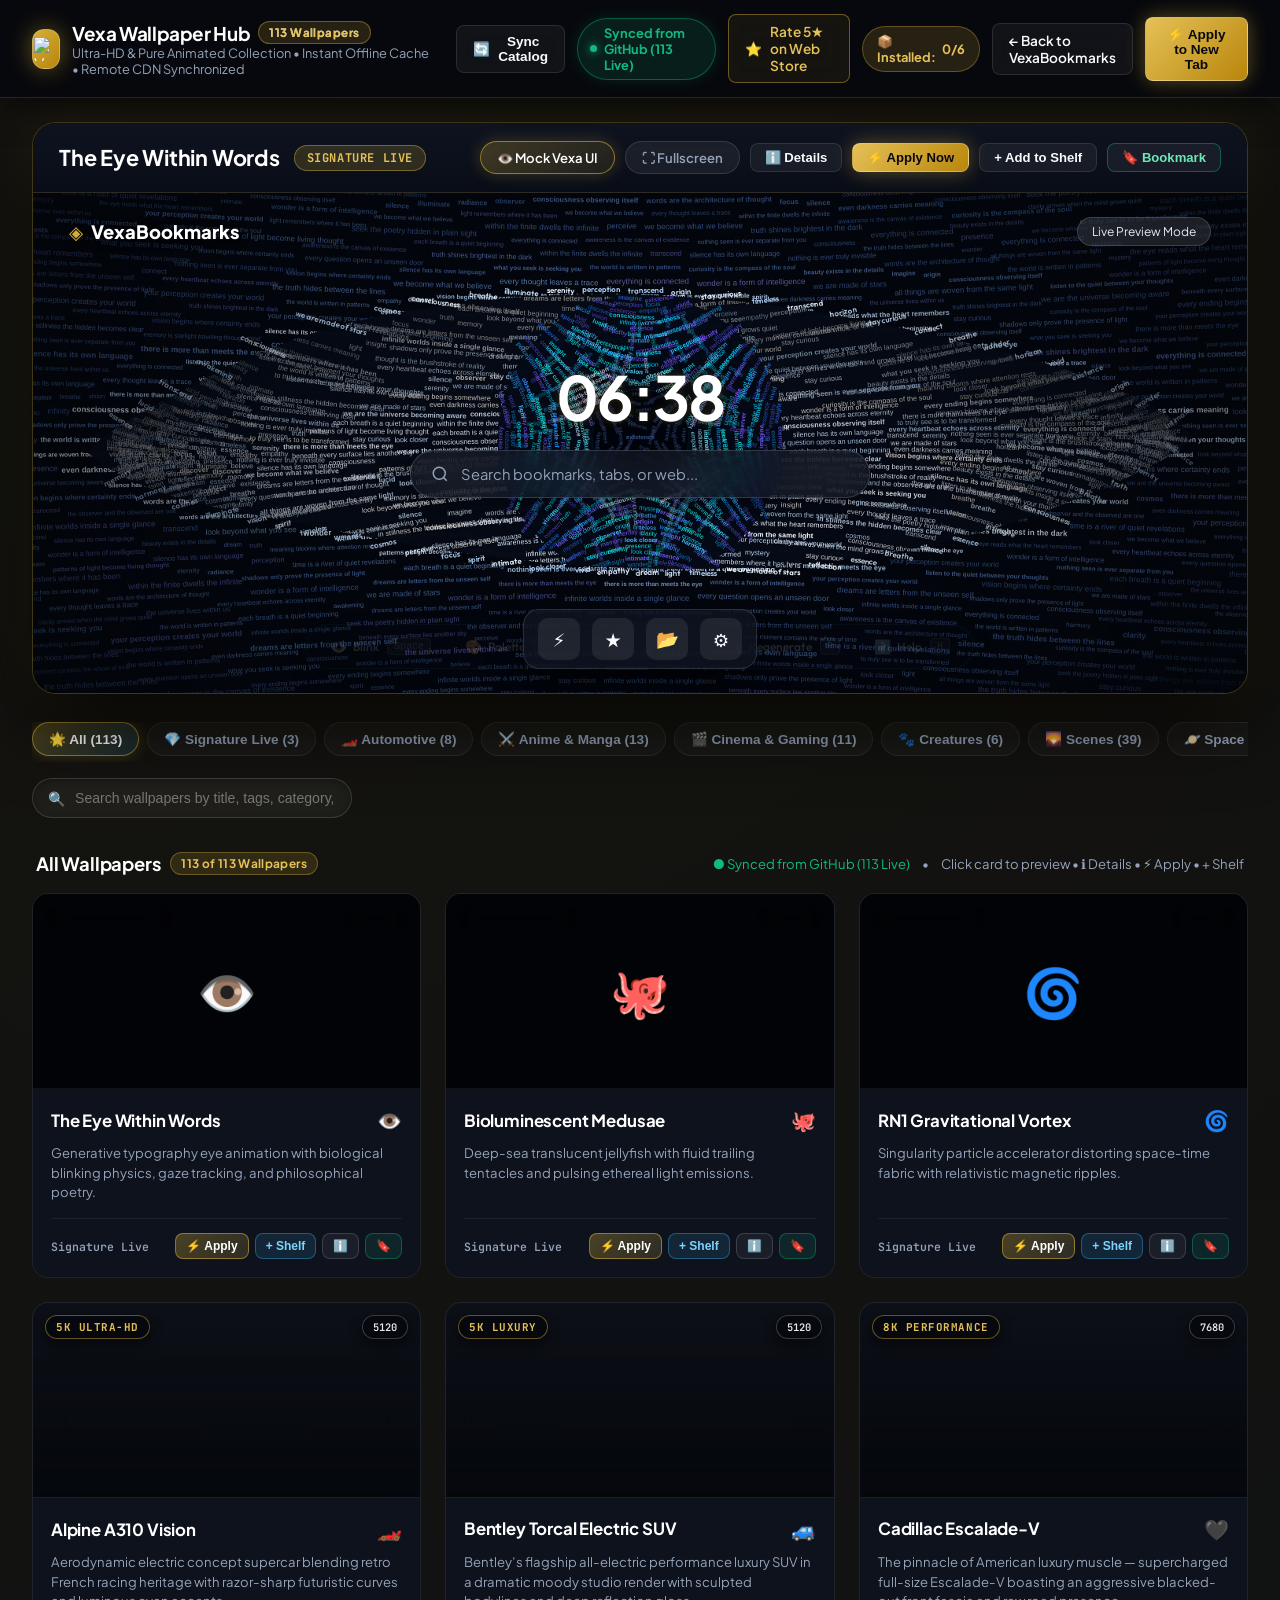
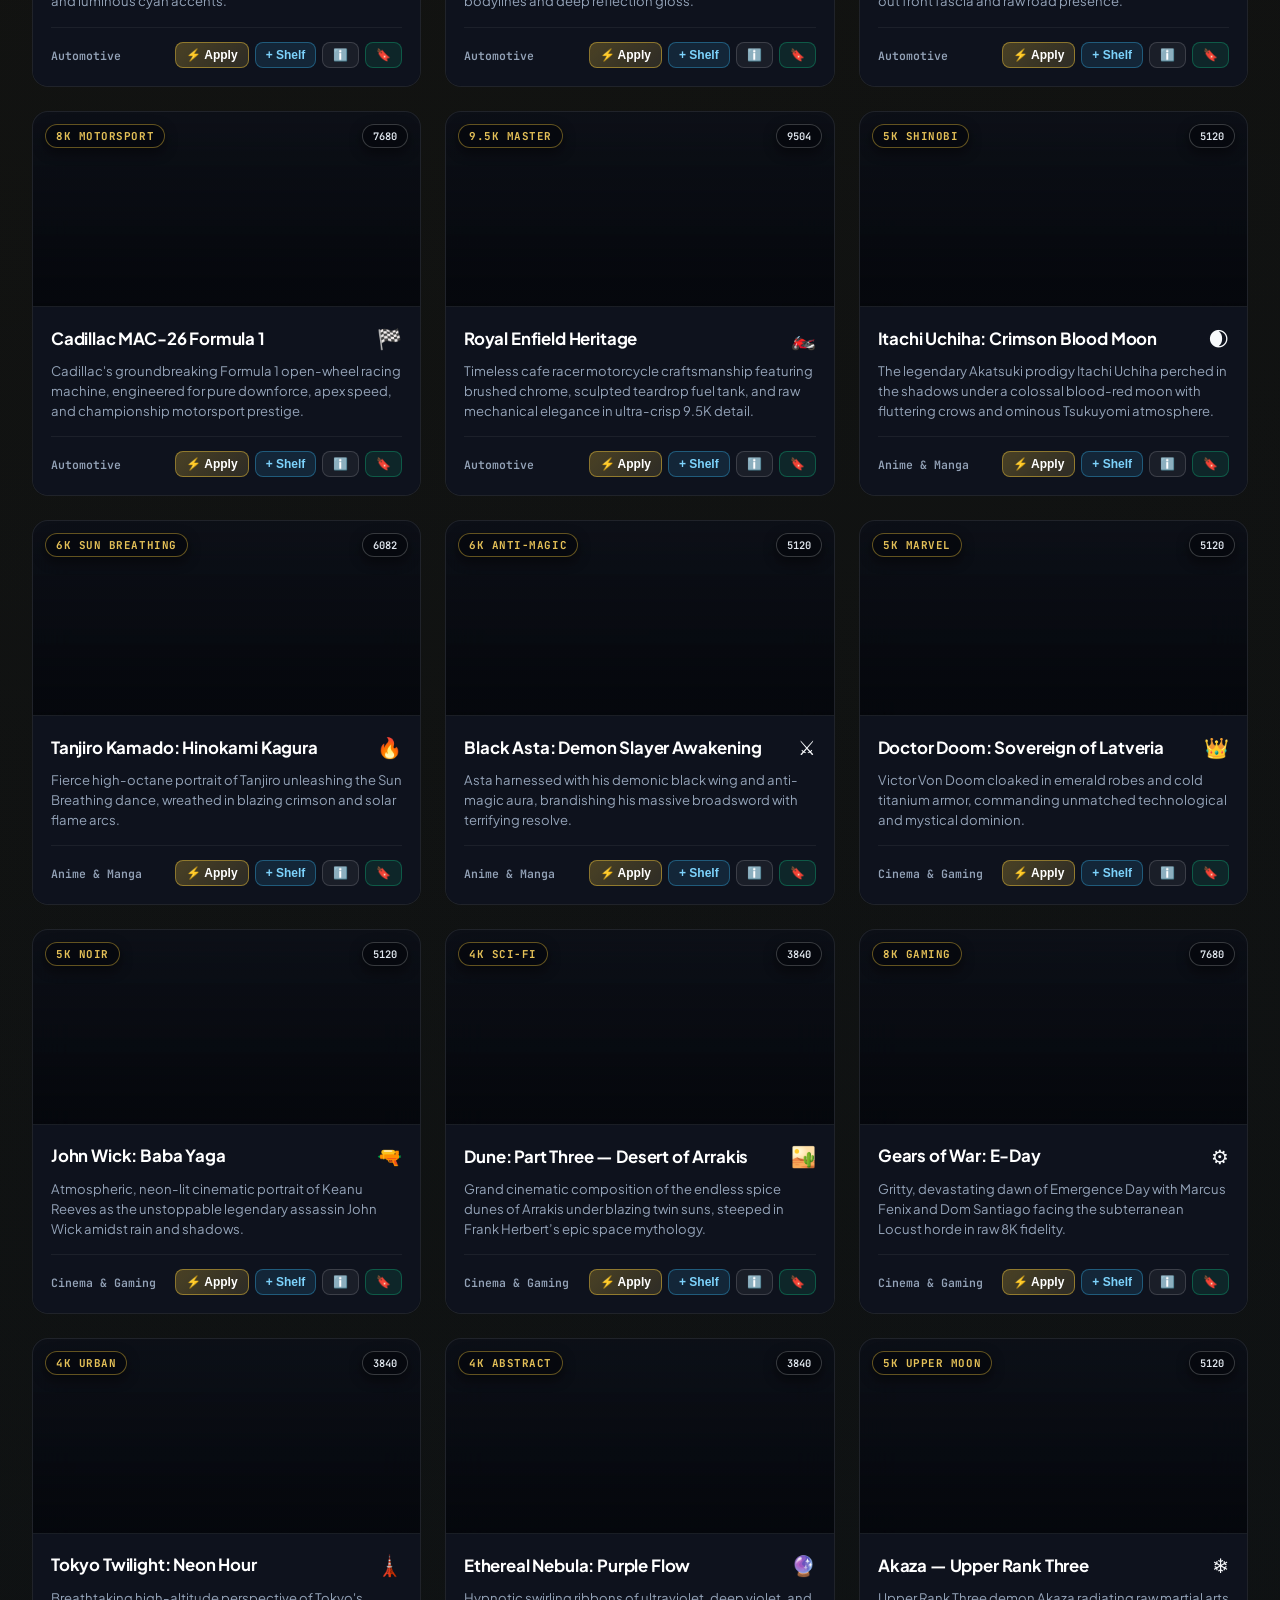
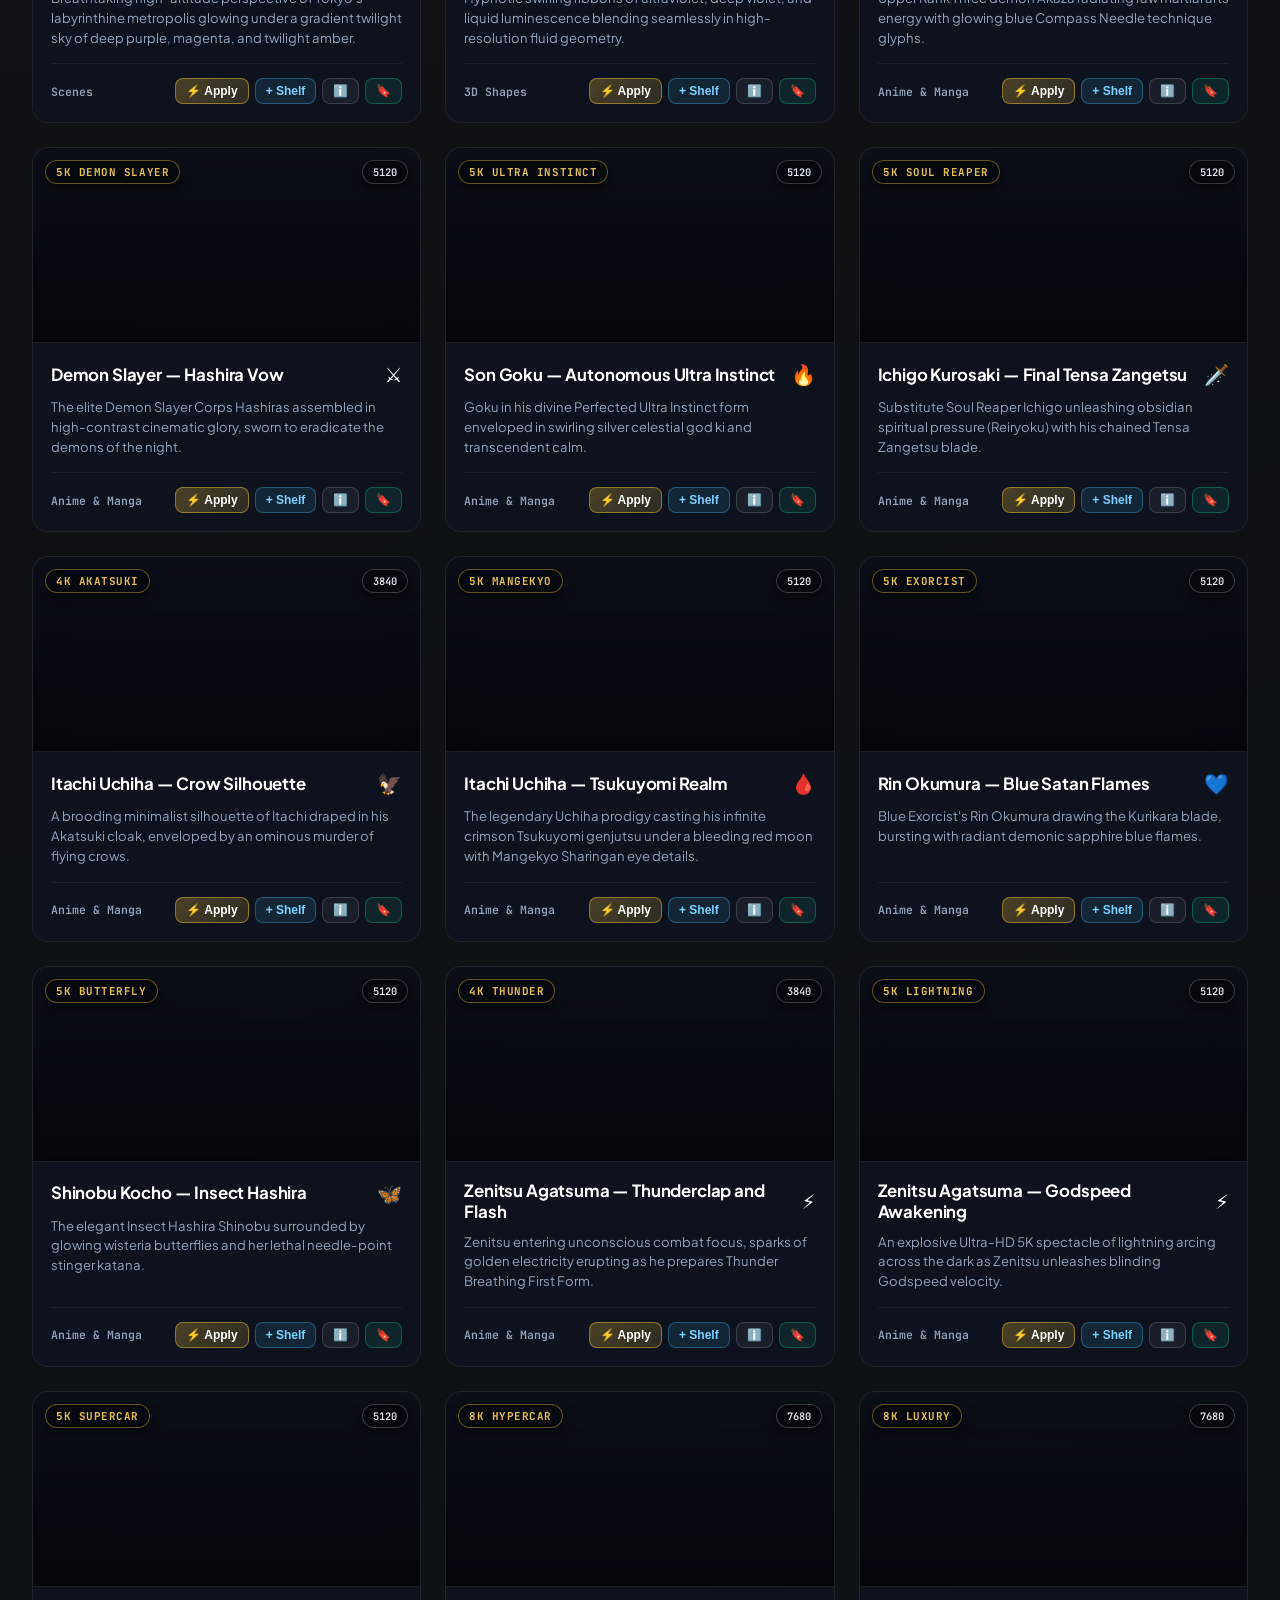
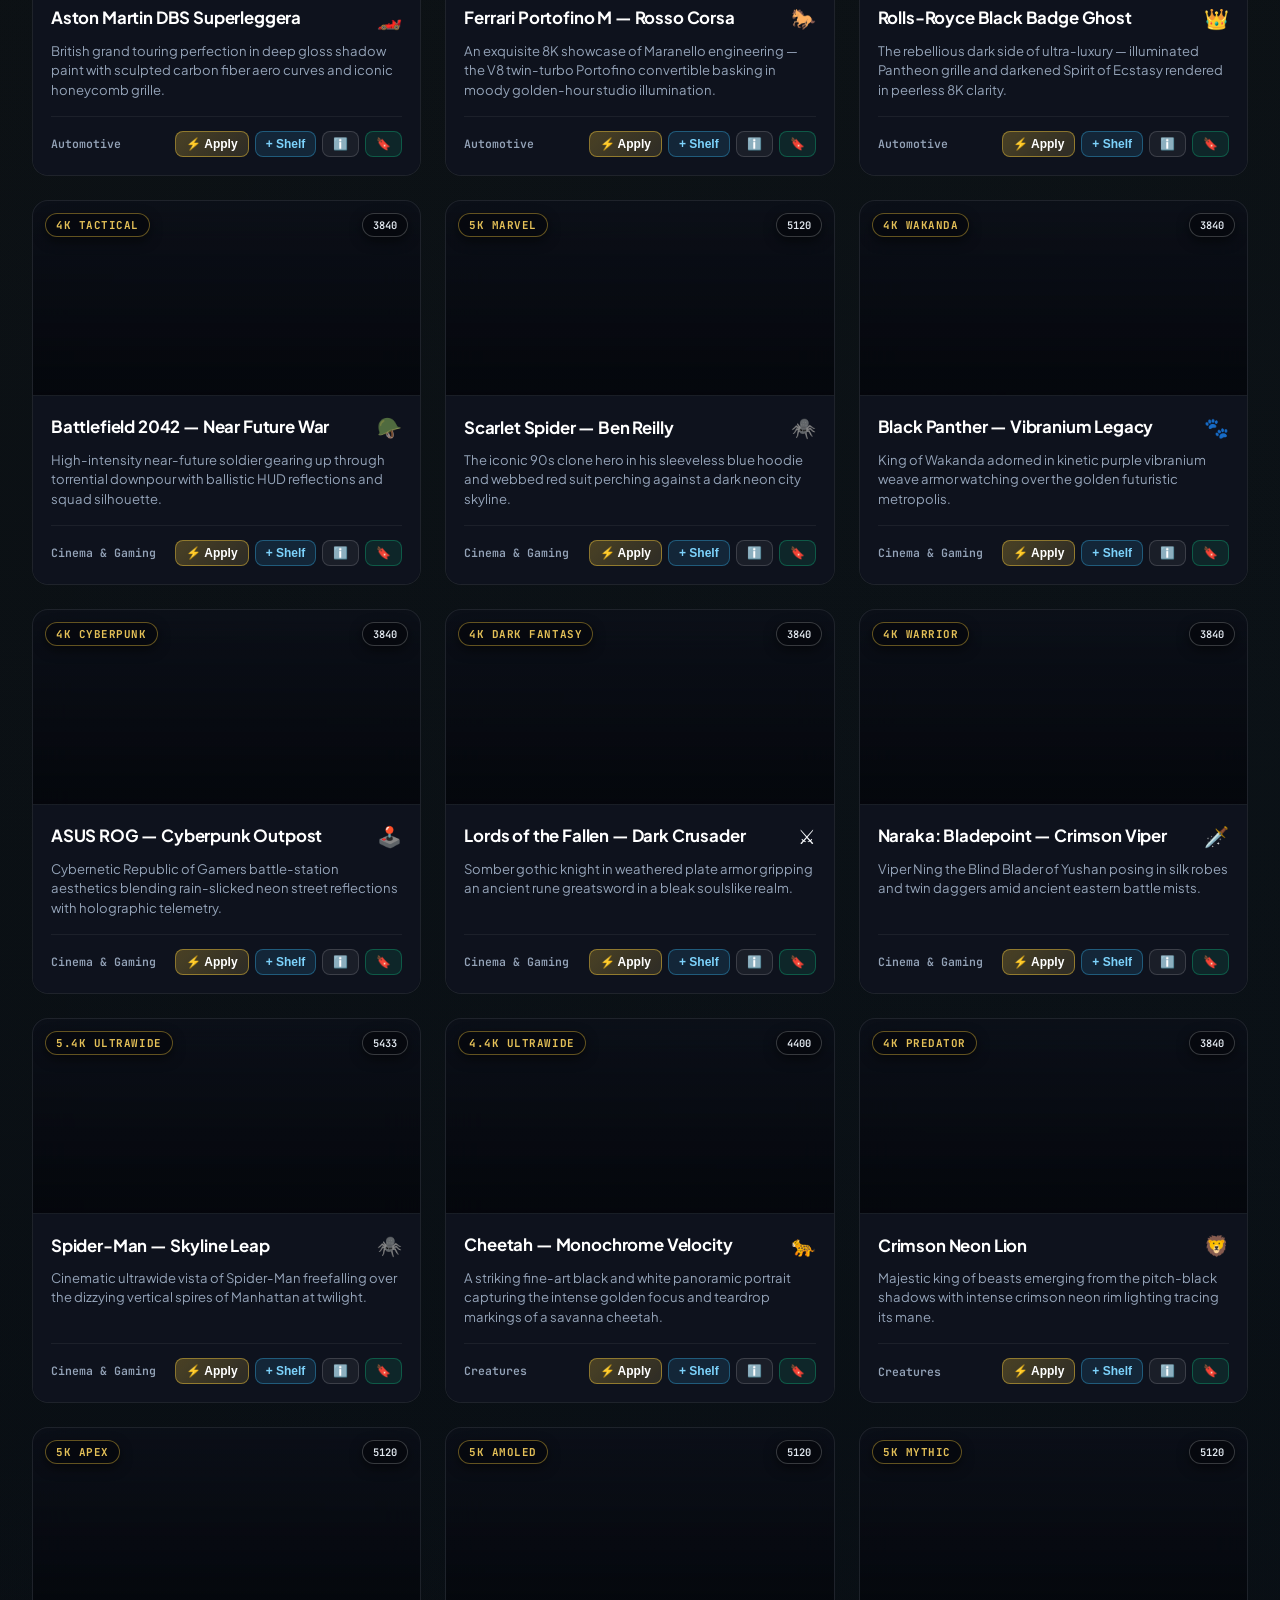
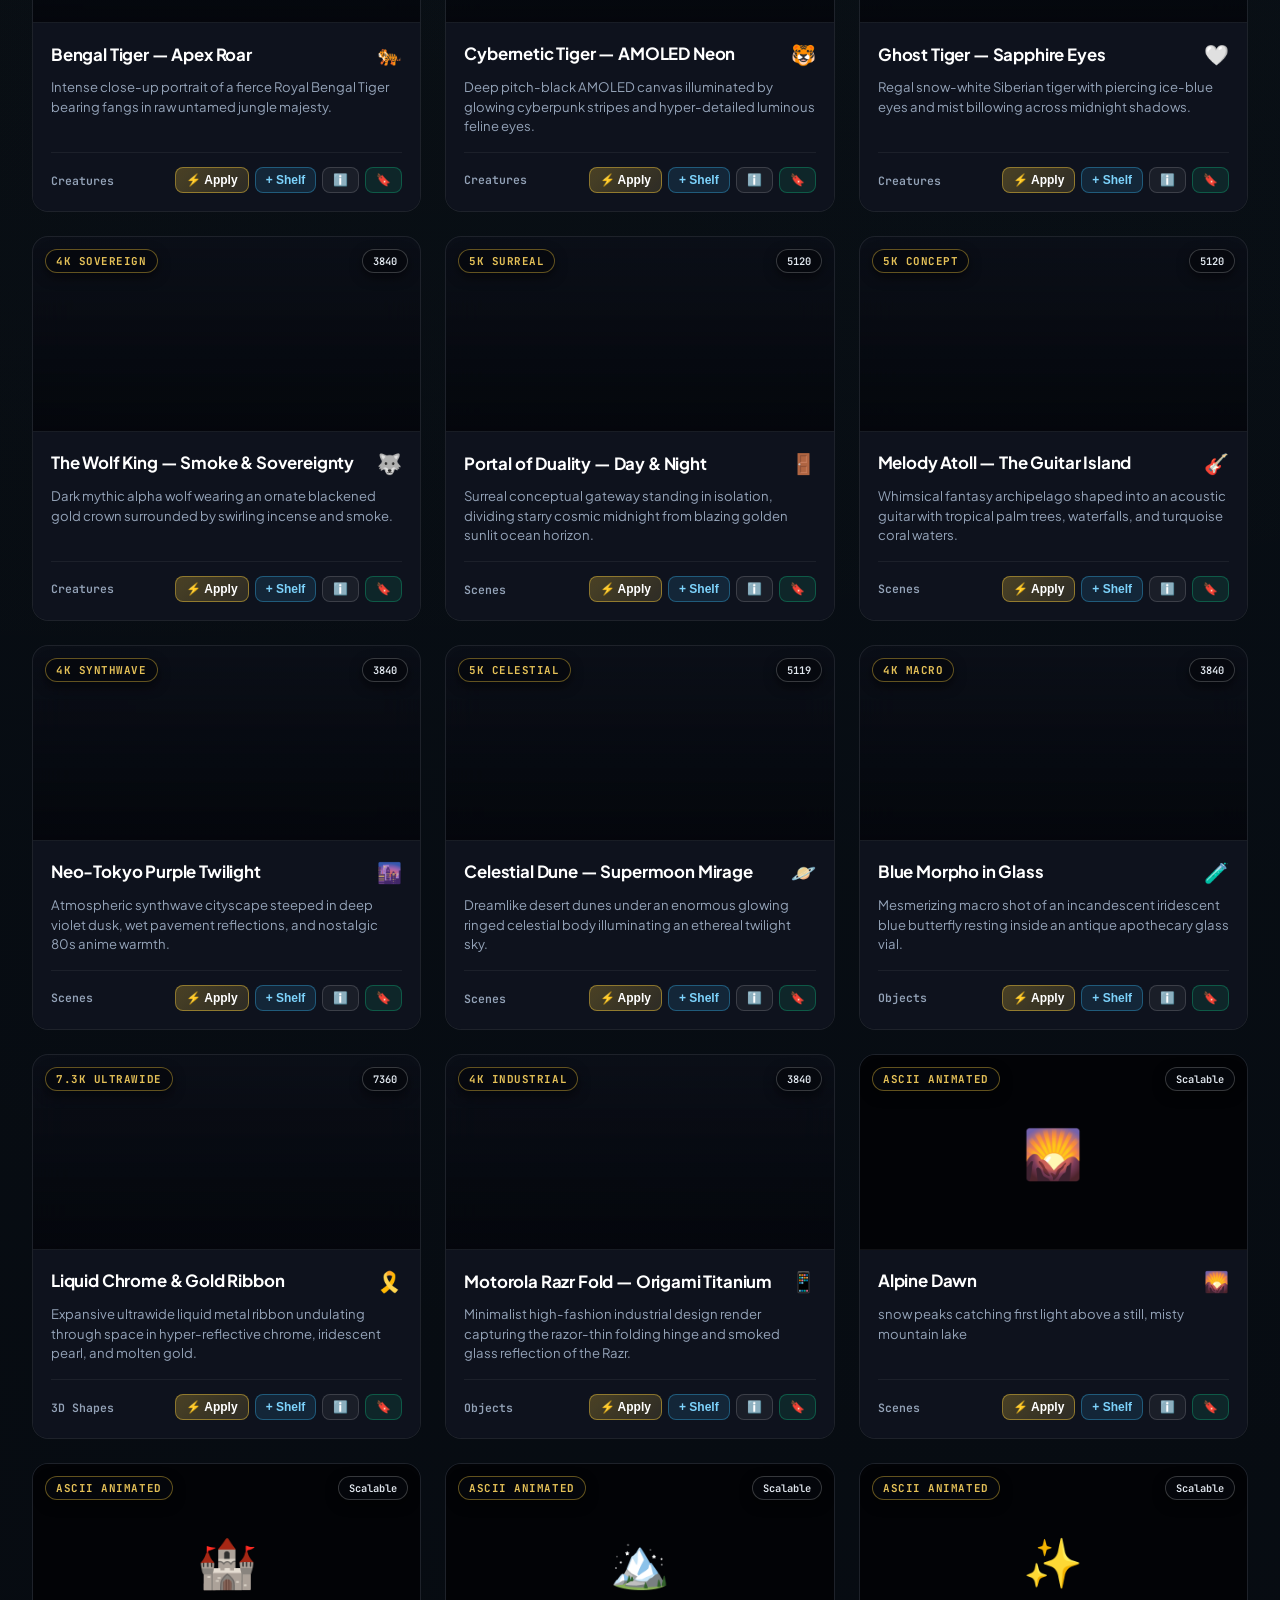
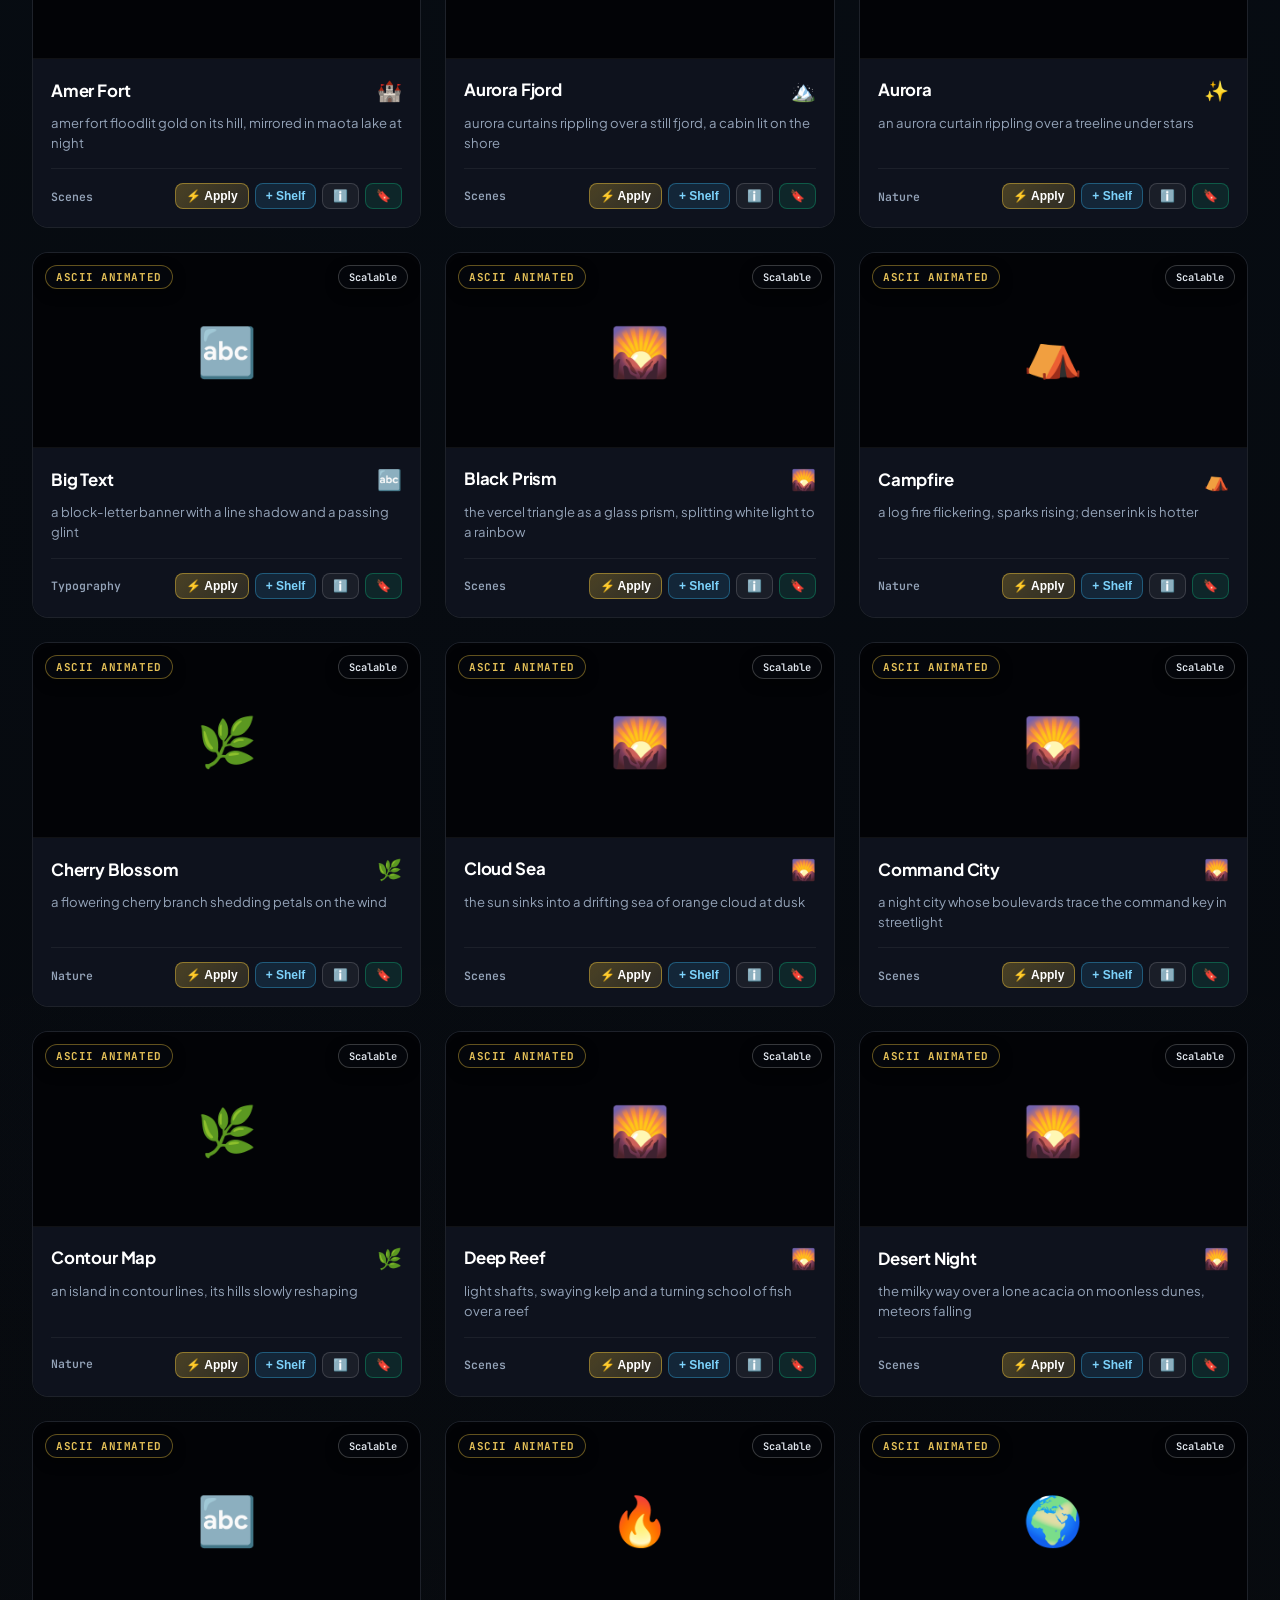
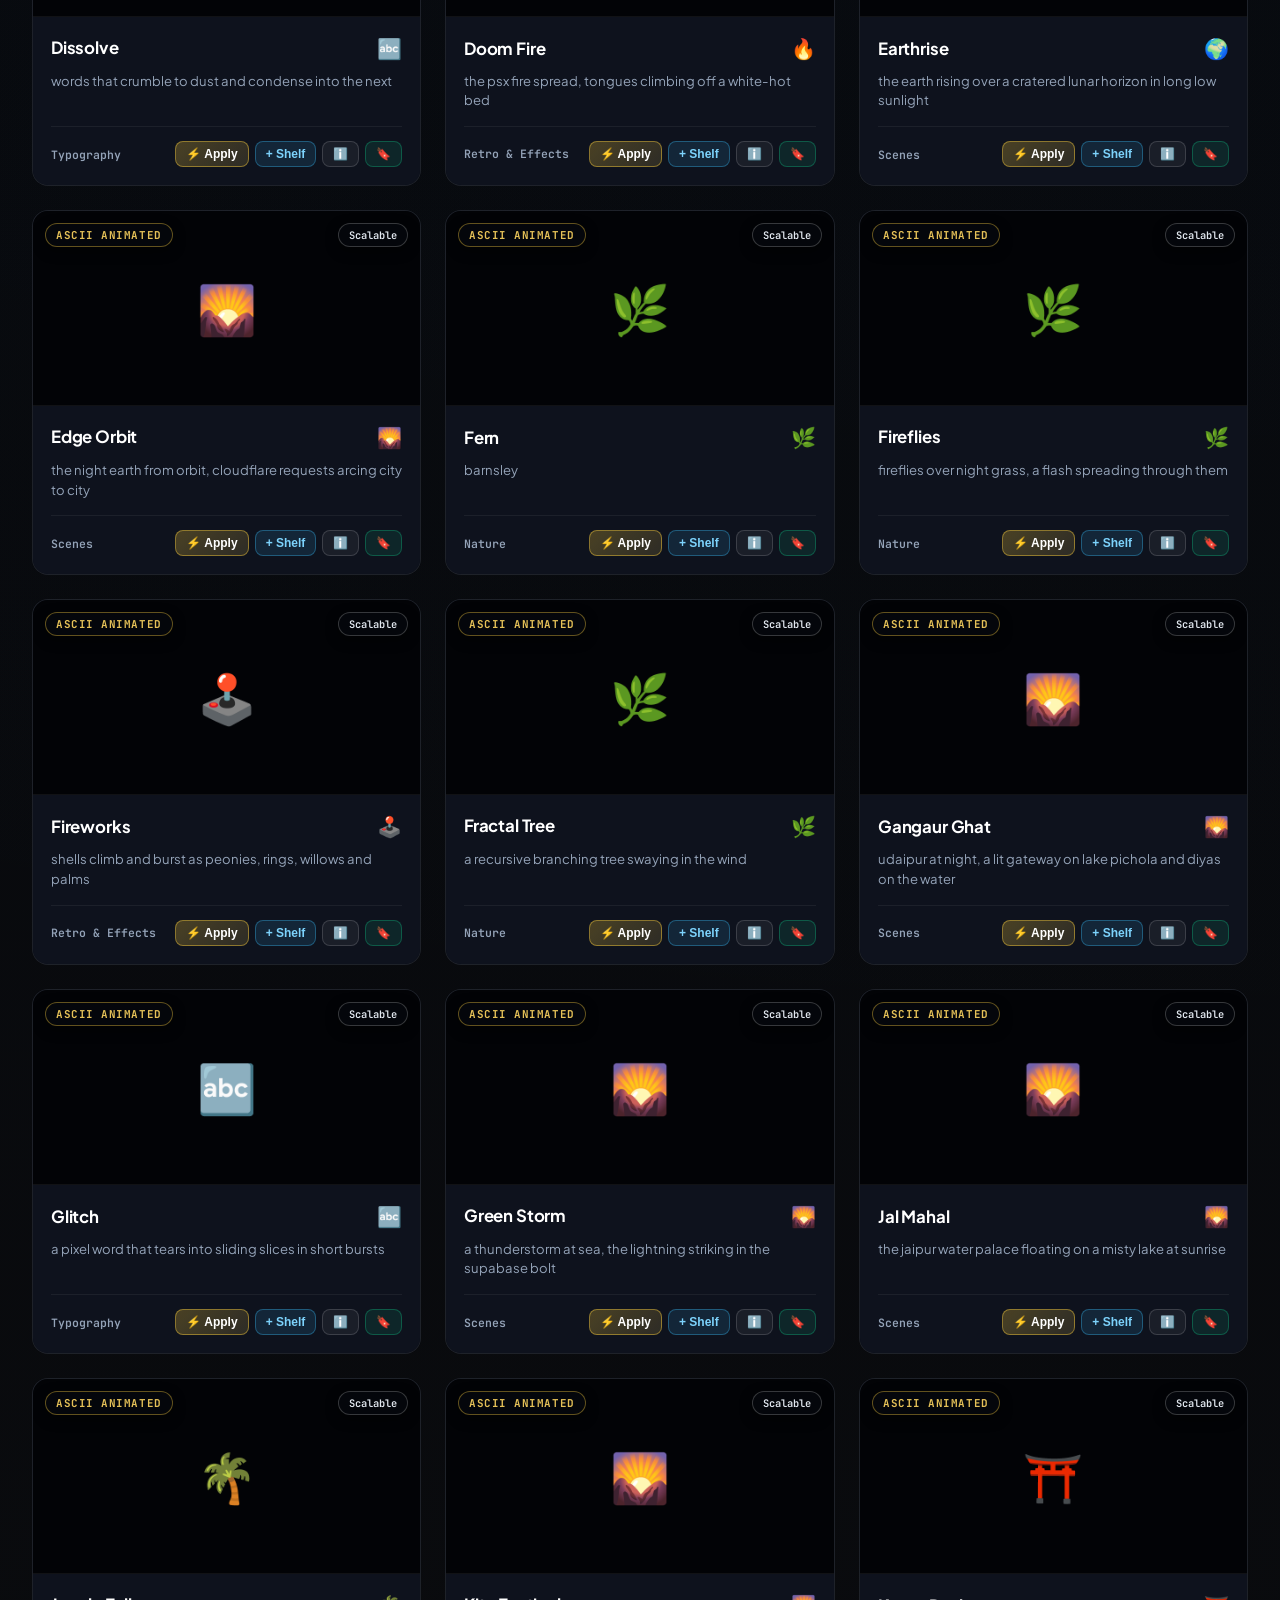
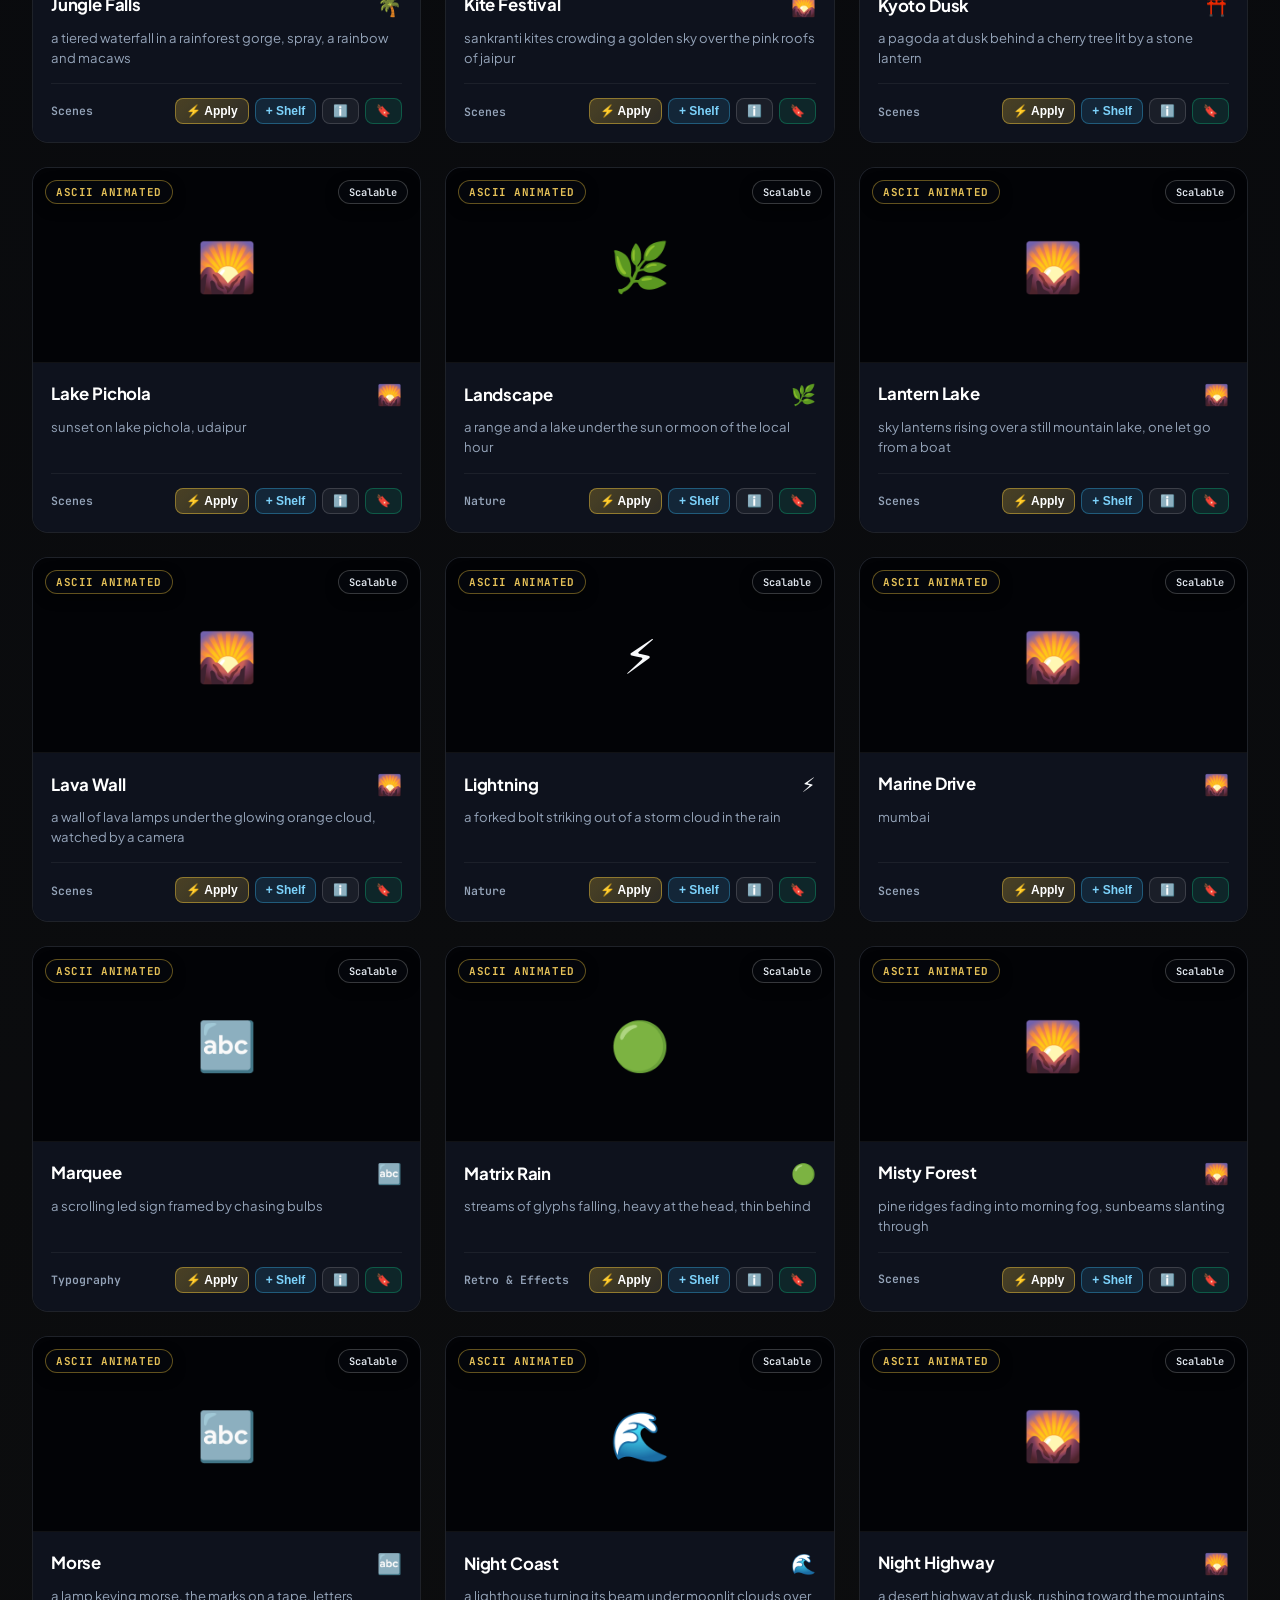
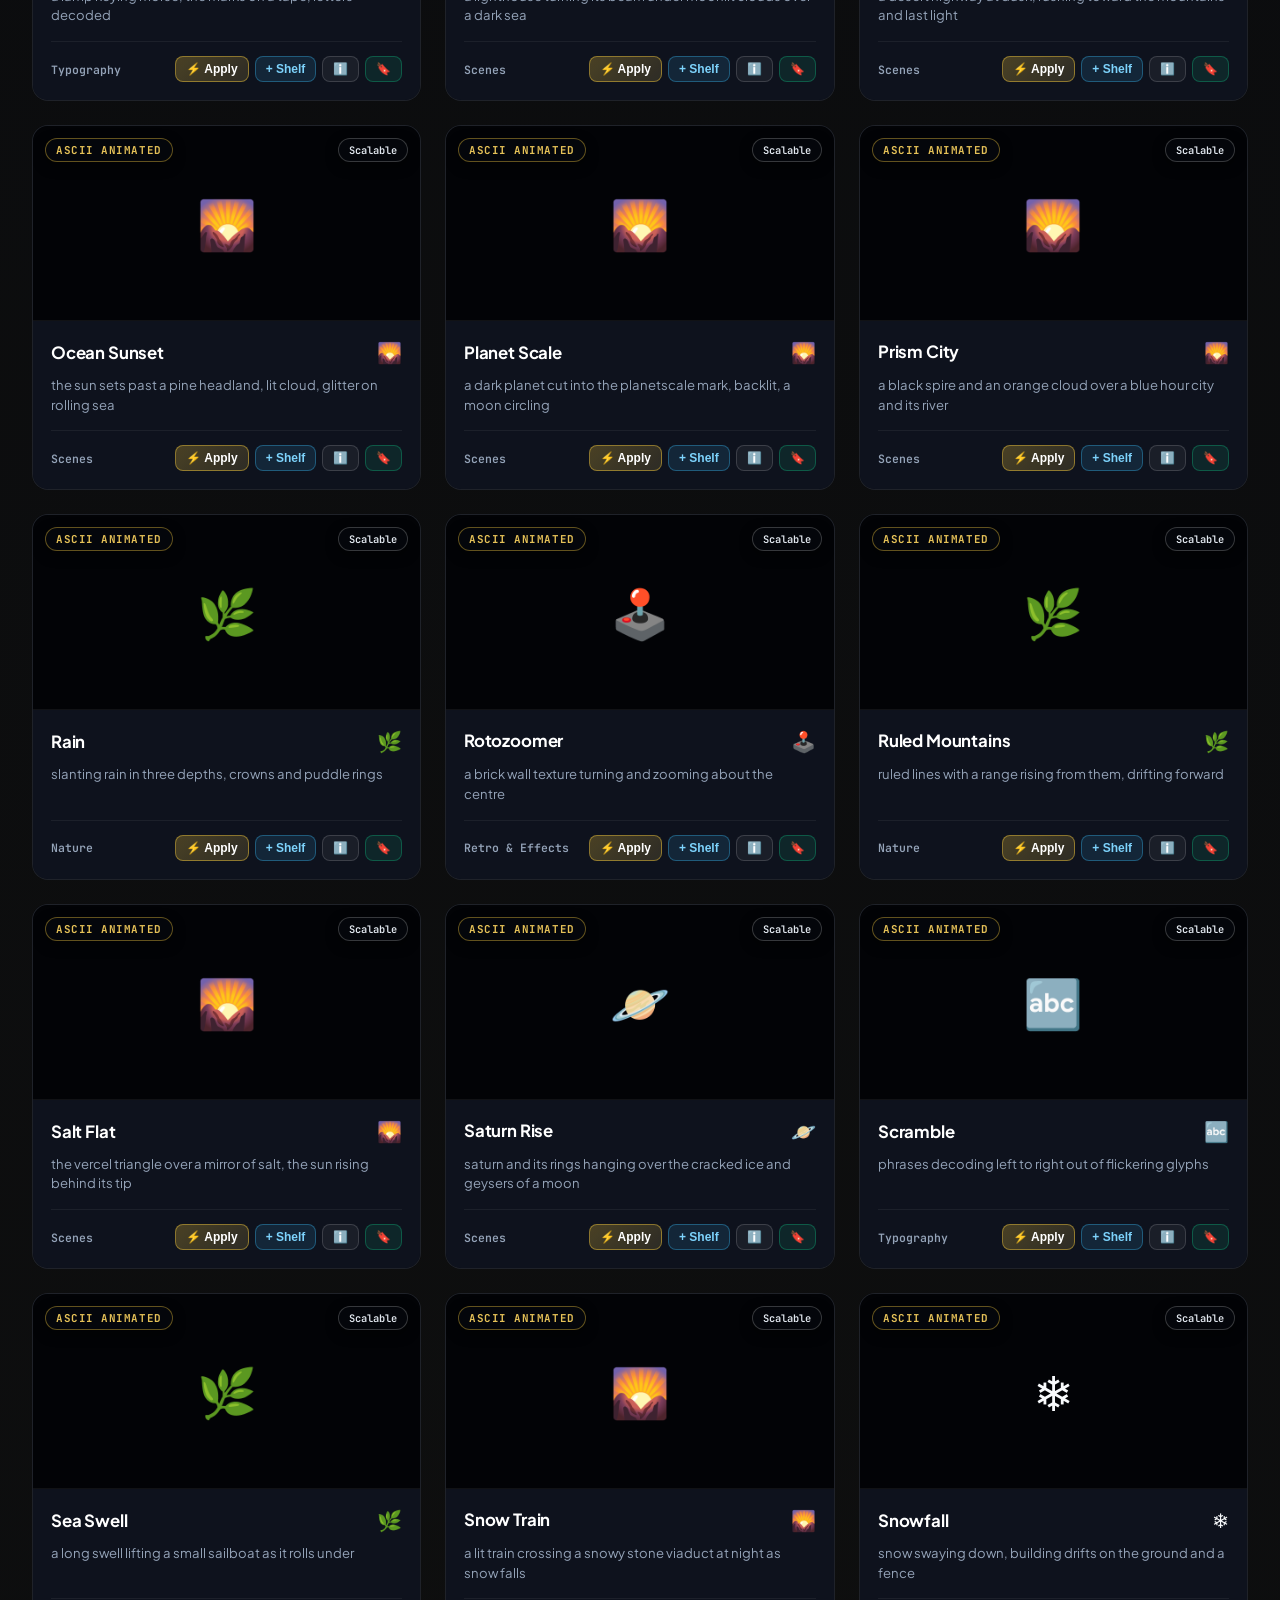
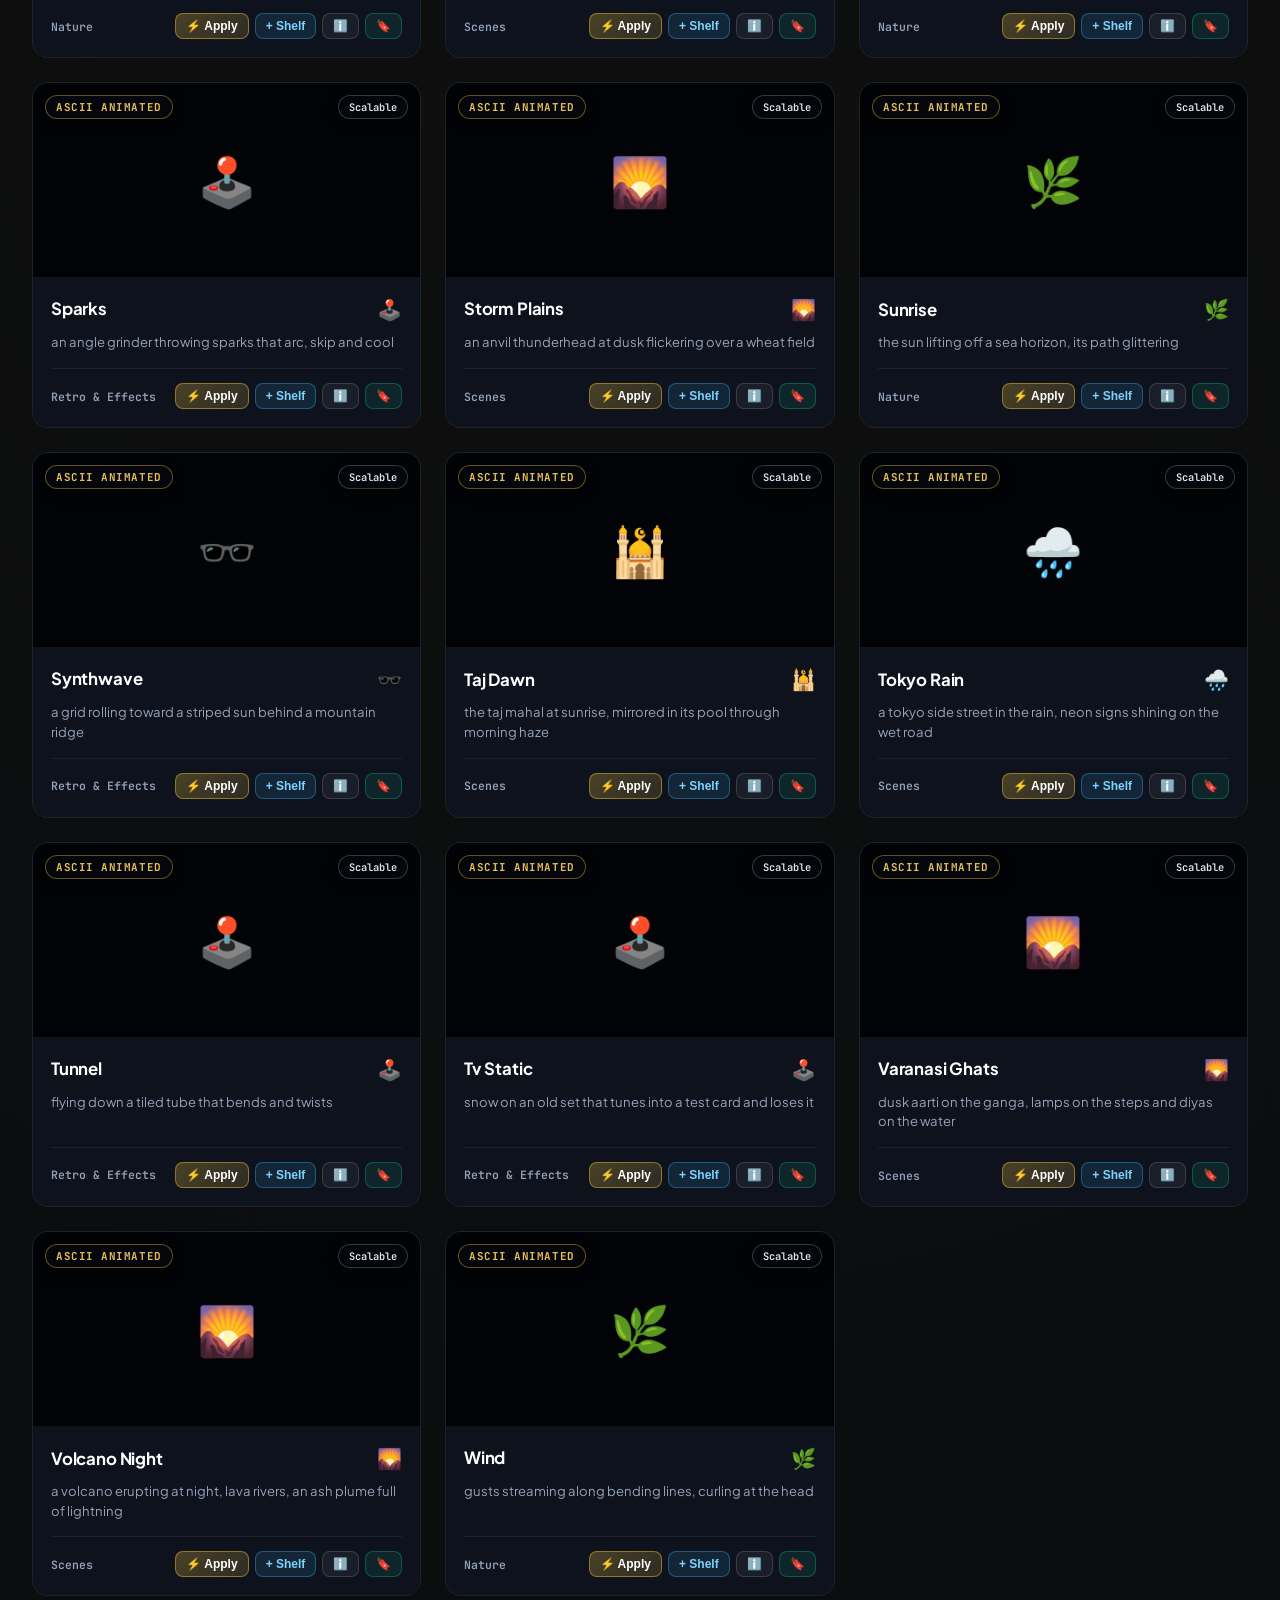
==== vexa-wallpaper-hub/index.html @ 34e23a67 "style(hub): luxury champagne gold & ambient dark redesign" ====
<!DOCTYPE html>
<html lang="en">
<head>
  <meta charset="UTF-8">
  <meta name="viewport" content="width=device-width, initial-scale=1.0">
  <title>Vexa Wallpaper Hub — Dynamic Live & Ultra-HD Collection</title>
  <!-- High-Performance Favicon (Priority: SVG > WebP > AVIF > PNG) -->
  <link rel="icon" type="image/svg+xml" href="../icons/logo.svg">
  <link rel="icon" type="image/webp" href="../icons/logo.webp">
  <link rel="icon" type="image/png" href="../icons/icon128.png">
  <script src="../js/image-lifecycle.js"></script>
  <link rel="preconnect" href="https://fonts.googleapis.com">
  <link rel="preconnect" href="https://fonts.gstatic.com" crossorigin>
  <link href="https://fonts.googleapis.com/css2?family=JetBrains+Mono:wght@400;500;700&family=Plus+Jakarta+Sans:wght@400;500;600;700;800&display=swap" rel="stylesheet">
  
  <style>
    :root {
      --bg: #06080d;
      --surface: rgba(14, 18, 30, 0.78);
      --surface-card: rgba(11, 15, 25, 0.88);
      --surface-border: rgba(255, 255, 255, 0.08);
      --surface-border-hover: rgba(212, 175, 55, 0.5);
      --accent: #D4AF37; /* 24K Champagne Gold */
      --accent-gold: #D4AF37;
      --accent-gold-light: #F3E5AB;
      --accent-gold-hover: #E5C158;
      --accent-amber: #F59E0B;
      --accent-cyan: #38BDF8; /* Precision Platinum Sky */
      --accent-emerald: #10B981; /* Pure Emerald */
      --text: #f8fafc;
      --text-muted: #94a3b8;
      --text-dim: #64748b;
      --radius-sm: 8px;
      --radius-md: 16px;
      --radius-lg: 24px;
    }

    * {
      box-sizing: border-box;
      margin: 0;
      padding: 0;
    }

    body {
      background: 
        radial-gradient(circle at 10% 0%, rgba(212, 175, 55, 0.07) 0%, transparent 45%),
        radial-gradient(circle at 90% 35%, rgba(56, 189, 248, 0.04) 0%, transparent 50%),
        radial-gradient(circle at 50% 90%, rgba(212, 175, 55, 0.04) 0%, transparent 40%),
        #06080d;
      color: var(--text);
      font-family: 'Plus Jakarta Sans', system-ui, -apple-system, sans-serif;
      min-height: 100vh;
      overflow-x: hidden;
      display: flex;
      flex-direction: column;
    }

    /* ── HEADER ── */
    header {
      position: sticky;
      top: 0;
      z-index: 100;
      backdrop-filter: blur(28px);
      -webkit-backdrop-filter: blur(28px);
      background: rgba(6, 8, 13, 0.86);
      border-bottom: 1px solid rgba(212, 175, 55, 0.18);
      box-shadow: 0 4px 30px rgba(0, 0, 0, 0.6);
      padding: 14px 32px;
      display: flex;
      align-items: center;
      justify-content: space-between;
      gap: 20px;
    }

    .brand {
      display: flex;
      align-items: center;
      gap: 12px;
    }

    .brand-logo {
      width: 40px;
      height: 40px;
      background: linear-gradient(135deg, #D4AF37, #B8860B);
      border-radius: 12px;
      display: flex;
      align-items: center;
      justify-content: center;
      box-shadow: 0 0 25px rgba(212, 175, 55, 0.45);
      border: 1px solid rgba(255, 255, 255, 0.2);
    }

    .brand-text h1 {
      font-size: 1.18rem;
      font-weight: 700;
      letter-spacing: -0.02em;
      display: flex;
      align-items: center;
      gap: 8px;
      background: linear-gradient(135deg, #ffffff 40%, #e2e8f0 100%);
      -webkit-background-clip: text;
      -webkit-text-fill-color: transparent;
    }

    .badge-count {
      font-size: 0.72rem;
      font-weight: 700;
      padding: 3px 10px;
      background: rgba(212, 175, 55, 0.15);
      border: 1px solid rgba(212, 175, 55, 0.4);
      color: #E5C158;
      border-radius: 999px;
      letter-spacing: 0.04em;
      -webkit-text-fill-color: #E5C158;
    }

    .brand-text p {
      font-size: 0.8rem;
      color: var(--text-muted);
    }

    .header-actions {
      display: flex;
      align-items: center;
      gap: 12px;
    }

    .btn {
      display: inline-flex;
      align-items: center;
      gap: 8px;
      padding: 8px 16px;
      border-radius: var(--radius-sm);
      font-size: 0.85rem;
      font-weight: 600;
      cursor: pointer;
      text-decoration: none;
      transition: all 0.2s cubic-bezier(0.16, 1, 0.3, 1);
      border: 1px solid transparent;
    }

    .btn-secondary {
      background: rgba(255, 255, 255, 0.05);
      border-color: rgba(255, 255, 255, 0.1);
      color: var(--text);
      backdrop-filter: blur(12px);
    }

    .btn-secondary:hover {
      background: rgba(255, 255, 255, 0.12);
      border-color: rgba(212, 175, 55, 0.4);
      transform: translateY(-1px);
      box-shadow: 0 4px 15px rgba(0, 0, 0, 0.4);
    }

    .btn-primary {
      background: linear-gradient(135deg, #E5C158, #B8860B);
      color: #07090e;
      font-weight: 700;
      box-shadow: 0 0 20px rgba(212, 175, 55, 0.4);
      border: 1px solid rgba(255, 255, 255, 0.25);
    }

    .btn-primary:hover {
      background: linear-gradient(135deg, #F3E5AB, #D4AF37);
      box-shadow: 0 0 30px rgba(212, 175, 55, 0.7);
      transform: translateY(-2px);
    }

    /* ── MAIN CONTENT ── */
    main {
      flex: 1;
      padding: 24px 32px 60px;
      max-width: 1680px;
      width: 100%;
      margin: 0 auto;
      display: flex;
      flex-direction: column;
      gap: 28px;
    }

    /* ── LIVE STAGE PLAYER ── */
    .stage-card {
      position: relative;
      background: #020408;
      border: 1px solid rgba(212, 175, 55, 0.3);
      border-radius: var(--radius-lg);
      overflow: hidden;
      box-shadow: 0 25px 80px rgba(0, 0, 0, 0.85), 0 0 50px rgba(212, 175, 55, 0.12);
      display: flex;
      flex-direction: column;
      transition: all 0.3s ease;
    }

    .stage-header {
      padding: 18px 26px;
      background: linear-gradient(180deg, rgba(16, 21, 35, 0.95) 0%, rgba(10, 14, 25, 0.9) 100%);
      border-bottom: 1px solid rgba(212, 175, 55, 0.15);
      backdrop-filter: blur(20px);
      -webkit-backdrop-filter: blur(20px);
      display: flex;
      align-items: center;
      justify-content: space-between;
      gap: 16px;
      flex-wrap: wrap;
    }

    .stage-info {
      display: flex;
      align-items: center;
      gap: 14px;
    }

    .stage-name {
      font-size: 1.35rem;
      font-weight: 700;
      color: #fff;
      letter-spacing: -0.01em;
    }

    .stage-badge {
      font-family: 'JetBrains Mono', monospace;
      font-size: 0.75rem;
      padding: 4px 12px;
      border-radius: 999px;
      background: rgba(212, 175, 55, 0.18);
      border: 1px solid rgba(212, 175, 55, 0.45);
      color: #E5C158;
      font-weight: 700;
      letter-spacing: 0.05em;
    }

    .stage-controls {
      display: flex;
      align-items: center;
      gap: 10px;
      flex-wrap: wrap;
    }

    .control-chip {
      background: rgba(255, 255, 255, 0.06);
      border: 1px solid rgba(255, 255, 255, 0.12);
      border-radius: 999px;
      padding: 7px 16px;
      font-size: 0.82rem;
      font-weight: 600;
      color: var(--text-muted);
      cursor: pointer;
      display: flex;
      align-items: center;
      gap: 6px;
      transition: all 0.2s cubic-bezier(0.16, 1, 0.3, 1);
      user-select: none;
    }

    .control-chip:hover, .control-chip.active {
      background: linear-gradient(135deg, rgba(212, 175, 55, 0.25), rgba(212, 175, 55, 0.1));
      border-color: rgba(212, 175, 55, 0.6);
      color: #fff;
      box-shadow: 0 0 16px rgba(212, 175, 55, 0.25);
    }

    .stage-view {
      position: relative;
      min-height: 500px;
      max-height: 620px;
      display: flex;
      align-items: center;
      justify-content: center;
      background: #020306;
      overflow: hidden;
    }

    .stage-iframe {
      position: absolute;
      inset: 0;
      width: 100%;
      height: 100%;
      border: none;
      display: block;
    }

    /* Mock Vexa UI Overlay */
    .vexa-mock-overlay {
      position: absolute;
      inset: 0;
      pointer-events: none;
      display: flex;
      flex-direction: column;
      justify-content: space-between;
      padding: 24px 36px;
      opacity: 0;
      transition: opacity 0.3s ease;
      background: radial-gradient(circle at center, transparent 30%, rgba(2, 4, 8, 0.5) 100%);
      z-index: 10;
    }

    .vexa-mock-overlay.active {
      opacity: 1;
    }

    .mock-top-bar {
      display: flex;
      justify-content: space-between;
      align-items: center;
    }

    .mock-brand {
      display: flex;
      align-items: center;
      gap: 8px;
      font-weight: 800;
      font-size: 1.15rem;
      color: #fff;
      text-shadow: 0 2px 10px rgba(0,0,0,0.8);
    }

    .mock-pill {
      background: rgba(255, 255, 255, 0.1);
      backdrop-filter: blur(12px);
      border: 1px solid rgba(255, 255, 255, 0.15);
      border-radius: 999px;
      padding: 6px 14px;
      font-size: 0.75rem;
      color: #e2e8f0;
    }

    .mock-center-hub {
      display: flex;
      flex-direction: column;
      align-items: center;
      gap: 16px;
      margin: auto 0;
    }

    .mock-clock {
      font-size: 3.8rem;
      font-weight: 700;
      color: #fff;
      text-shadow: 0 0 30px rgba(0,0,0,0.9), 0 0 10px rgba(212, 175, 55, 0.3);
      letter-spacing: -0.03em;
    }

    .mock-search {
      width: 460px;
      max-width: 90%;
      height: 48px;
      background: rgba(18, 22, 34, 0.7);
      backdrop-filter: blur(16px);
      border: 1px solid rgba(255, 255, 255, 0.15);
      border-radius: 999px;
      display: flex;
      align-items: center;
      padding: 0 20px;
      gap: 12px;
      color: #94a3b8;
      font-size: 0.92rem;
      box-shadow: 0 8px 32px rgba(0,0,0,0.4);
    }

    .mock-dock {
      align-self: center;
      display: flex;
      gap: 12px;
      background: rgba(18, 22, 34, 0.65);
      backdrop-filter: blur(16px);
      border: 1px solid rgba(255, 255, 255, 0.12);
      border-radius: 16px;
      padding: 8px 14px;
      box-shadow: 0 12px 32px rgba(0,0,0,0.5);
    }

    .mock-dock-icon {
      width: 42px;
      height: 42px;
      background: rgba(255, 255, 255, 0.08);
      border-radius: 10px;
      display: flex;
      align-items: center;
      justify-content: center;
      font-size: 1.15rem;
    }

    /* ── FILTER & SEARCH BAR ── */
    .filter-bar {
      display: flex;
      align-items: center;
      justify-content: space-between;
      gap: 16px;
      flex-wrap: wrap;
    }

    .categories {
      display: flex;
      gap: 8px;
      overflow-x: auto;
      padding-bottom: 6px;
      scrollbar-width: none;
    }
    .categories::-webkit-scrollbar { display: none; }

    .cat-btn {
      padding: 8px 16px;
      background: rgba(255, 255, 255, 0.03);
      border: 1px solid var(--surface-border);
      border-radius: 999px;
      color: var(--text-muted);
      font-size: 0.85rem;
      font-weight: 600;
      cursor: pointer;
      white-space: nowrap;
      transition: all 0.2s ease;
    }

    .cat-btn:hover {
      background: rgba(255, 255, 255, 0.08);
      color: var(--text);
    }

    .cat-btn.active {
      background: linear-gradient(135deg, rgba(212, 175, 55, 0.28), rgba(56, 189, 248, 0.15));
      border-color: rgba(212, 175, 55, 0.6);
      color: #fff;
      box-shadow: 0 0 16px rgba(212, 175, 55, 0.25);
    }

    .search-box {
      position: relative;
      min-width: 320px;
    }

    .search-box input {
      width: 100%;
      background: rgba(255, 255, 255, 0.05);
      border: 1px solid rgba(255, 255, 255, 0.12);
      border-radius: 999px;
      padding: 11px 18px 11px 42px;
      color: #fff;
      font-size: 0.88rem;
      outline: none;
      transition: all 0.25s cubic-bezier(0.16, 1, 0.3, 1);
      box-shadow: inset 0 2px 6px rgba(0, 0, 0, 0.3);
    }

    .search-box input:focus {
      border-color: #D4AF37;
      background: rgba(255, 255, 255, 0.08);
      box-shadow: 0 0 20px rgba(212, 175, 55, 0.35), inset 0 2px 6px rgba(0, 0, 0, 0.3);
    }

    .search-icon {
      position: absolute;
      left: 16px;
      top: 50%;
      transform: translateY(-50%);
      color: var(--text-muted);
      font-size: 14px;
      pointer-events: none;
    }

    /* ── WALLPAPER GRID ── */
    .gallery-grid {
      display: grid;
      grid-template-columns: repeat(auto-fill, minmax(320px, 1fr));
      gap: 24px;
    }

    .gallery-card {
      background: rgba(13, 17, 28, 0.78);
      backdrop-filter: blur(20px);
      -webkit-backdrop-filter: blur(20px);
      border: 1px solid rgba(255, 255, 255, 0.08);
      border-radius: var(--radius-md);
      overflow: hidden;
      cursor: pointer;
      display: flex;
      flex-direction: column;
      transition: transform 0.35s cubic-bezier(0.16, 1, 0.3, 1), border-color 0.35s ease, box-shadow 0.35s ease;
      position: relative;
    }

    .gallery-card::after {
      content: '';
      position: absolute;
      top: 0;
      left: 0;
      right: 0;
      height: 1px;
      background: linear-gradient(90deg, transparent, rgba(212, 175, 55, 0.5), transparent);
      opacity: 0;
      transition: opacity 0.3s ease;
      pointer-events: none;
    }

    .gallery-card:hover {
      transform: translateY(-8px) scale(1.01);
      border-color: rgba(212, 175, 55, 0.55);
      box-shadow: 0 22px 45px rgba(0, 0, 0, 0.75), 0 0 30px rgba(212, 175, 55, 0.22);
    }

    .gallery-card:hover::after {
      opacity: 1;
    }

    .gallery-card.selected {
      border-color: #D4AF37;
      box-shadow: 0 0 0 2px rgba(212, 175, 55, 0.6), 0 16px 40px rgba(0, 0, 0, 0.7);
    }

    .card-thumb {
      height: 195px;
      background: #020306;
      border-bottom: 1px solid rgba(255, 255, 255, 0.06);
      position: relative;
      overflow: hidden;
      display: flex;
      align-items: center;
      justify-content: center;
      font-size: 48px;
      transition: transform 0.5s cubic-bezier(0.16, 1, 0.3, 1), filter 0.5s ease;
    }

    .gallery-card:hover .card-thumb {
      transform: scale(1.05);
    }

    .card-badge {
      position: absolute;
      top: 12px;
      left: 12px;
      padding: 4px 10px;
      font-size: 0.68rem;
      font-weight: 700;
      background: rgba(6, 8, 14, 0.78);
      border: 1px solid rgba(212, 175, 55, 0.45);
      border-radius: 999px;
      backdrop-filter: blur(12px);
      -webkit-backdrop-filter: blur(12px);
      color: #E5C158;
      font-family: 'JetBrains Mono', monospace;
      letter-spacing: 0.05em;
      box-shadow: 0 4px 12px rgba(0, 0, 0, 0.5);
    }

    .card-res-badge {
      position: absolute;
      top: 12px;
      right: 12px;
      padding: 4px 10px;
      font-size: 0.65rem;
      font-weight: 600;
      background: rgba(6, 8, 14, 0.78);
      border: 1px solid rgba(255, 255, 255, 0.2);
      border-radius: 999px;
      backdrop-filter: blur(12px);
      -webkit-backdrop-filter: blur(12px);
      color: #e2e8f0;
      font-family: 'JetBrains Mono', monospace;
      box-shadow: 0 4px 12px rgba(0, 0, 0, 0.5);
    }

    .card-body {
      padding: 18px;
      display: flex;
      flex-direction: column;
      gap: 10px;
      flex: 1;
      background: rgba(14, 18, 30, 0.95);
    }

    .card-title-row {
      display: flex;
      align-items: center;
      justify-content: space-between;
      gap: 8px;
    }

    .card-title {
      font-size: 1.05rem;
      font-weight: 700;
      color: #fff;
      letter-spacing: -0.01em;
    }

    .card-icon {
      font-size: 1.25rem;
    }

    .card-desc {
      font-size: 0.82rem;
      color: var(--text-muted);
      line-height: 1.5;
      flex: 1;
    }

    .card-footer {
      display: flex;
      align-items: center;
      justify-content: space-between;
      padding-top: 14px;
      border-top: 1px solid rgba(255, 255, 255, 0.06);
      margin-top: 6px;
    }

    .card-cat {
      font-family: 'JetBrains Mono', monospace;
      font-size: 0.72rem;
      color: #94a3b8;
      font-weight: 600;
    }

    .card-actions-row {
      display: flex;
      align-items: center;
      gap: 6px;
    }

    .btn-card-act {
      background: rgba(255, 255, 255, 0.06);
      border: 1px solid rgba(255, 255, 255, 0.14);
      color: #cbd5e1;
      padding: 5px 10px;
      border-radius: 8px;
      font-size: 0.75rem;
      font-weight: 600;
      cursor: pointer;
      display: inline-flex;
      align-items: center;
      gap: 4px;
      transition: all 0.2s cubic-bezier(0.16, 1, 0.3, 1);
      white-space: nowrap;
    }

    .btn-card-act:hover {
      transform: translateY(-2px);
    }

    .btn-card-apply {
      background: linear-gradient(135deg, rgba(212, 175, 55, 0.3), rgba(229, 193, 88, 0.15));
      border-color: rgba(212, 175, 55, 0.55);
      color: #ffffff;
      font-weight: 700;
    }
    .btn-card-apply:hover {
      background: linear-gradient(135deg, #E5C158, #B8860B);
      color: #07090e;
      font-weight: 700;
      box-shadow: 0 0 16px rgba(212, 175, 55, 0.6);
      border-color: #E5C158;
    }

    .btn-card-add {
      background: rgba(56, 189, 248, 0.12);
      border-color: rgba(56, 189, 248, 0.35);
      color: #7dd3fc;
    }
    .btn-card-add:hover {
      background: #0284c7;
      color: #fff;
      box-shadow: 0 0 12px rgba(56, 189, 248, 0.4);
    }

    .btn-card-bm {
      background: rgba(16, 185, 129, 0.12);
      border-color: rgba(16, 185, 129, 0.35);
      color: #6ee7b7;
    }
    .btn-card-bm:hover {
      background: rgba(16, 185, 129, 0.4);
      color: #fff;
      box-shadow: 0 0 12px rgba(16, 185, 129, 0.4);
    }

    .btn-card-info {
      background: rgba(255, 255, 255, 0.06);
      border-color: rgba(255, 255, 255, 0.15);
      color: #cbd5e1;
    }
    .btn-card-info:hover {
      background: rgba(255, 255, 255, 0.18);
      color: #fff;
      border-color: rgba(255, 255, 255, 0.3);
    }
    .btn-card-add:hover {
      background: #0284c7;
      color: #fff;
    }

    .btn-card-bm {
      background: rgba(16, 185, 129, 0.12);
      border-color: rgba(16, 185, 129, 0.35);
      color: #6ee7b7;
    }
    .btn-card-bm:hover {
      background: rgba(16, 185, 129, 0.35);
      color: #fff;
    }

    .btn-card-info {
      background: rgba(255, 255, 255, 0.05);
      border-color: rgba(255, 255, 255, 0.15);
      color: #cbd5e1;
    }
    .btn-card-info:hover {
      background: rgba(255, 255, 255, 0.15);
      color: #fff;
    }

    /* ── MODALS (DETAILS & CATALOG SOURCE) ── */
    .modal-overlay {
      position: fixed;
      inset: 0;
      background: rgba(4, 6, 10, 0.82);
      backdrop-filter: blur(16px);
      -webkit-backdrop-filter: blur(16px);
      z-index: 500;
      display: flex;
      align-items: center;
      justify-content: center;
      padding: 24px;
      opacity: 0;
      pointer-events: none;
      transition: opacity 0.25s ease;
    }

    .modal-overlay.open {
      opacity: 1;
      pointer-events: auto;
    }

    .modal-card {
      background: #0d111a;
      border: 1px solid rgba(212, 175, 55, 0.3);
      border-radius: var(--radius-lg);
      max-width: 680px;
      width: 100%;
      max-height: 90vh;
      overflow-y: auto;
      box-shadow: 0 24px 60px rgba(0, 0, 0, 0.8), 0 0 30px rgba(212, 175, 55, 0.15);
      display: flex;
      flex-direction: column;
      position: relative;
      transform: scale(0.96);
      transition: transform 0.25s cubic-bezier(0.16, 1, 0.3, 1);
    }

    .modal-overlay.open .modal-card {
      transform: scale(1);
    }

    .modal-header {
      padding: 20px 24px;
      border-bottom: 1px solid var(--surface-border);
      display: flex;
      align-items: center;
      justify-content: space-between;
      gap: 16px;
    }

    .modal-header h3 {
      font-size: 1.25rem;
      font-weight: 700;
      color: #fff;
      display: flex;
      align-items: center;
      gap: 10px;
    }

    .modal-close-btn {
      background: rgba(255, 255, 255, 0.08);
      border: 1px solid var(--surface-border);
      color: #cbd5e1;
      width: 32px;
      height: 32px;
      border-radius: 50%;
      cursor: pointer;
      display: flex;
      align-items: center;
      justify-content: center;
      font-size: 1.1rem;
      transition: all 0.2s;
    }
    .modal-close-btn:hover {
      background: rgba(255, 255, 255, 0.2);
      color: #fff;
    }

    .modal-body {
      padding: 24px;
      display: flex;
      flex-direction: column;
      gap: 20px;
    }

    .detail-hero-thumb {
      width: 100%;
      height: 220px;
      border-radius: var(--radius-md);
      background: #020408;
      border: 1px solid var(--surface-border);
      background-size: cover;
      background-position: center;
      display: flex;
      align-items: center;
      justify-content: center;
      font-size: 64px;
      position: relative;
    }

    .detail-grid {
      display: grid;
      grid-template-columns: repeat(auto-fit, minmax(200px, 1fr));
      gap: 12px;
    }

    .detail-item {
      background: rgba(255, 255, 255, 0.03);
      border: 1px solid var(--surface-border);
      border-radius: var(--radius-sm);
      padding: 12px 14px;
      display: flex;
      flex-direction: column;
      gap: 4px;
    }

    .detail-label {
      font-size: 0.72rem;
      color: var(--text-muted);
      text-transform: uppercase;
      letter-spacing: 0.06em;
      font-weight: 700;
    }

    .detail-value {
      font-size: 0.92rem;
      color: #fff;
      font-weight: 600;
    }

    .detail-tags-row {
      display: flex;
      flex-wrap: wrap;
      gap: 6px;
      margin-top: 6px;
    }

    .detail-tag {
      font-size: 0.72rem;
      font-weight: 600;
      background: rgba(255, 255, 255, 0.06);
      border: 1px solid rgba(255, 255, 255, 0.1);
      padding: 2px 8px;
      border-radius: 999px;
      color: #cbd5e1;
    }

    .modal-footer {
      padding: 18px 24px;
      border-top: 1px solid var(--surface-border);
      display: flex;
      align-items: center;
      justify-content: flex-end;
      gap: 12px;
      background: rgba(9, 12, 19, 0.6);
    }

    /* ── TOAST NOTIFICATION ── */
    .toast {
      position: fixed;
      bottom: 24px;
      right: 24px;
      background: rgba(18, 22, 34, 0.95);
      border: 1px solid #10b981;
      color: #fff;
      padding: 14px 22px;
      border-radius: var(--radius-md);
      box-shadow: 0 10px 30px rgba(0, 0, 0, 0.8), 0 0 20px rgba(16, 185, 129, 0.3);
      font-size: 0.9rem;
      font-weight: 600;
      display: flex;
      align-items: center;
      gap: 12px;
      z-index: 600;
      transform: translateY(100px);
      opacity: 0;
      transition: all 0.3s cubic-bezier(0.16, 1, 0.3, 1);
      pointer-events: none;
    }

    .toast.show {
      transform: translateY(0);
      opacity: 1;
    }

    #catalog-sync-badge {
      font-size: 0.8rem;
      font-weight: 700;
      padding: 6px 16px 6px 26px;
      border-radius: 999px;
      background: rgba(16, 185, 129, 0.12);
      border: 1px solid rgba(16, 185, 129, 0.4);
      color: #10B981;
      display: inline-flex;
      align-items: center;
      gap: 6px;
      position: relative;
      box-shadow: 0 0 15px rgba(16, 185, 129, 0.15);
    }

    #catalog-sync-badge::before {
      content: '';
      position: absolute;
      left: 12px;
      width: 7px;
      height: 7px;
      border-radius: 50%;
      background: #10B981;
      box-shadow: 0 0 8px #10B981;
      animation: radar-pulse 2s infinite ease-in-out;
    }

    @keyframes radar-pulse {
      0%, 100% { opacity: 1; transform: scale(1); }
      50% { opacity: 0.4; transform: scale(1.4); }
    }

    /* Fullscreen stage */
    .stage-card.fullscreen {
      position: fixed;
      inset: 0;
      z-index: 9999;
      border-radius: 0;
      border: none;
    }

    .stage-card.fullscreen .stage-view {
      min-height: calc(100vh - 65px);
      max-height: calc(100vh - 65px);
    }
  </style>
</head>
<body>

  <!-- Top Header -->
  <header>
    <div class="brand">
      <div class="brand-logo">
        <img src="../icons/logo.svg" 
             data-fallbacks="../icons/logo.webp|../icons/icon128.png"
             alt="Vexa" width="24" height="24" fetchpriority="high" decoding="async" 
             style="width: 24px; height: 24px; display: block; object-fit: contain;">
      </div>
      <div class="brand-text">
        <h1>Vexa Wallpaper Hub <span class="badge-count" id="header-count">Dynamic Catalog</span></h1>
        <p>Ultra-HD & Pure Animated Collection &bull; Instant Offline Cache &bull; Remote CDN Synchronized</p>
      </div>
    </div>

    <div class="header-actions">
      <!-- Remote Sync Status Button -->
      <button class="btn btn-secondary" id="btn-sync-catalog" type="button" title="Synchronize remote catalog from GitHub / CDN">
        <span id="sync-spinner" style="display:inline-block; transition:transform 0.5s;">🔄</span>
        <span id="sync-status-text">Sync Catalog</span>
      </button>
      <span id="catalog-sync-badge">
        GitHub Live Connected
      </span>

      <!-- Rate & Star Promotion -->
      <a href="https://chromewebstore.google.com/detail/vexabookmarks/jomkjfbnnldadhhmhdppjkgojelhgbln/reviews?utm_source=item-share-cb" target="_blank" rel="noopener" class="btn btn-secondary" id="btn-rate-hub" title="Rate VexaBookmarks on Chrome Web Store" style="border-color: rgba(212, 175, 55, 0.45); color: #E5C158; background: rgba(212, 175, 55, 0.08);">
        <span>⭐</span>
        <span>Rate 5★ on Web Store</span>
      </a>

      <!-- Installed Shelf Limit Pill -->
      <span id="installed-limit-pill" style="font-size: 0.8rem; font-weight: 700; padding: 6px 14px; border-radius: 999px; background: rgba(212, 175, 55, 0.15); border: 1px solid rgba(212, 175, 55, 0.35); color: #E5C158; display: inline-flex; align-items: center; gap: 6px;">
        📦 Installed: <b id="installed-count-text">0/6</b>
      </span>

      <a href="../newtab.html" class="btn btn-secondary">
        <span>← Back to VexaBookmarks</span>
      </a>

      <button class="btn btn-primary" id="btn-apply-active" type="button">
        <span>⚡ Apply to New Tab</span>
      </button>
    </div>
  </header>

  <main>
    <!-- Featured Live Stage Player -->
    <section class="stage-card" id="stage-card">
      <div class="stage-header">
        <div class="stage-info">
          <h2 class="stage-name" id="stage-title">The Eye Within Words</h2>
          <span class="stage-badge" id="stage-badge">SIGNATURE LIVE</span>
        </div>

        <div class="stage-controls">
          <div class="control-chip active" id="chip-mock-ui">
            <span>👁️ Mock Vexa UI</span>
          </div>
          <div class="control-chip" id="chip-fullscreen">
            <span>⛶ Fullscreen</span>
          </div>
          <button class="btn btn-secondary" id="btn-stage-details" type="button" style="padding: 6px 14px; font-size: 0.82rem;">
            <span>ℹ️ Details</span>
          </button>
          <button class="btn btn-primary" id="btn-stage-apply" type="button" style="padding: 6px 14px; font-size: 0.82rem;">
            <span>⚡ Apply Now</span>
          </button>
          <button class="btn btn-secondary" id="btn-stage-install" type="button" style="padding: 6px 14px; font-size: 0.82rem;">
            <span>+ Add to Shelf</span>
          </button>
          <button class="btn btn-secondary" id="btn-stage-bookmark" type="button" style="padding: 6px 14px; font-size: 0.82rem; color: #6ee7b7; border-color: rgba(16, 185, 129, 0.4);">
            <span>🔖 Bookmark</span>
          </button>
        </div>
      </div>

      <div class="stage-view">
        <iframe id="stage-iframe" class="stage-iframe" src="../assets/wallpapers/eye/index.html"></iframe>

        <!-- Mock Vexa Dashboard UI Overlay -->
        <div class="vexa-mock-overlay active" id="mock-overlay">
          <div class="mock-top-bar">
            <div class="mock-brand">
              <span style="color:#D4AF37;">◈</span> VexaBookmarks
            </div>
            <div class="mock-pill">Live Preview Mode</div>
          </div>

          <div class="mock-center-hub">
            <div class="mock-clock" id="mock-clock">12:00</div>
            <div class="mock-search">
              <svg width="18" height="18" viewBox="0 0 24 24" fill="none" stroke="currentColor" stroke-width="2">
                <circle cx="11" cy="11" r="8"/>
                <line x1="21" y1="21" x2="16.65" y2="16.65"/>
              </svg>
              <span>Search bookmarks, tabs, or web...</span>
            </div>
          </div>

          <div class="mock-dock">
            <div class="mock-dock-icon">⚡</div>
            <div class="mock-dock-icon">★</div>
            <div class="mock-dock-icon">📂</div>
            <div class="mock-dock-icon">⚙️</div>
          </div>
        </div>
      </div>
    </section>

    <!-- Filter & Search Bar -->
    <section class="filter-bar">
      <div class="categories" id="category-pills">
        <button class="cat-btn active" data-cat="all">🌟 All (<span id="cat-count-all">0</span>)</button>
        <button class="cat-btn" data-cat="signature">💎 Signature Live (<span id="cat-count-signature">3</span>)</button>
        <button class="cat-btn" data-cat="automotive">🏎️ Automotive (<span id="cat-count-automotive">8</span>)</button>
        <button class="cat-btn" data-cat="anime">⚔️ Anime & Manga (<span id="cat-count-anime">13</span>)</button>
        <button class="cat-btn" data-cat="cinema">🎬 Cinema & Gaming (<span id="cat-count-cinema">11</span>)</button>
        <button class="cat-btn" data-cat="creatures">🐾 Creatures (<span id="cat-count-creatures">6</span>)</button>
        <button class="cat-btn" data-cat="scenes">🌄 Scenes (<span id="cat-count-scenes">39</span>)</button>
        <button class="cat-btn" data-cat="space">🪐 Space (<span id="cat-count-space">10</span>)</button>
        <button class="cat-btn" data-cat="shapes">🌀 3D Shapes (<span id="cat-count-shapes">2</span>)</button>
        <button class="cat-btn" data-cat="effects">🕹️ Retro & Demoscene (<span id="cat-count-effects">8</span>)</button>
        <button class="cat-btn" data-cat="nature">🌿 Nature (<span id="cat-count-nature">15</span>)</button>
        <button class="cat-btn" data-cat="objects">☕ Objects (<span id="cat-count-objects">2</span>)</button>
        <button class="cat-btn" data-cat="type">🔤 Typography (<span id="cat-count-type">6</span>)</button>
      </div>

      <div class="search-box">
        <span class="search-icon">🔍</span>
        <input type="text" id="search-input" placeholder="Search wallpapers by title, tags, category, or resolution...">
      </div>
    </section>

    <!-- Master Gallery Grid Header & Count -->
    <div style="display: flex; justify-content: space-between; align-items: center; margin-top: 6px; margin-bottom: -10px; padding: 0 4px; flex-wrap: wrap; gap: 10px;">
      <div style="display: flex; align-items: center; gap: 10px;">
        <h3 style="font-size: 1.15rem; font-weight: 700; color: #fff; letter-spacing: -0.01em;">All Wallpapers</h3>
        <span id="gallery-count-badge" style="font-size: 0.74rem; font-weight: 700; padding: 3px 10px; border-radius: 999px; background: rgba(212, 175, 55, 0.15); color: #E5C158; border: 1px solid rgba(212, 175, 55, 0.35); letter-spacing: 0.03em;">Loading Catalog...</span>
      </div>
      <div style="display: flex; align-items: center; gap: 12px; font-size: 0.82rem; color: #94a3b8;">
        <span id="catalog-sync-indicator" style="display: inline-flex; align-items: center; gap: 5px; color: #38bdf8;">● Dynamic Catalog Active</span>
        <span>&bull;</span>
        <span>Click card to preview &bull; ℹ️ Details &bull; ⚡ Apply &bull; + Shelf</span>
      </div>
    </div>

    <!-- Master Gallery Grid -->
    <section class="gallery-grid" id="gallery-grid"></section>
  </main>

  <!-- WALLPAPER DETAILS MODAL -->
  <div class="modal-overlay" id="wallpaper-details-modal">
    <div class="modal-card">
      <div class="modal-header">
        <h3 id="modal-title">Wallpaper Details</h3>
        <button class="modal-close-btn" id="modal-close-btn" type="button" title="Close Details">✕</button>
      </div>
      <div class="modal-body">
        <div class="detail-hero-thumb" id="modal-thumb">
          <span id="modal-thumb-icon">🖼️</span>
        </div>
        <p id="modal-desc" style="font-size: 0.92rem; color: #cbd5e1; line-height: 1.6;"></p>
        
        <div class="detail-grid">
          <div class="detail-item">
            <span class="detail-label">Resolution / Quality</span>
            <span class="detail-value" id="modal-res">5120 × 2880 (5K UHD)</span>
          </div>
          <div class="detail-item">
            <span class="detail-label">Category</span>
            <span class="detail-value" id="modal-cat">Automotive</span>
          </div>
          <div class="detail-item">
            <span class="detail-label">Format / Engine</span>
            <span class="detail-value" id="modal-type">Ultra-HD Image</span>
          </div>
          <div class="detail-item">
            <span class="detail-label">Curator / Author</span>
            <span class="detail-value" id="modal-author">Vexa Curated</span>
          </div>
        </div>

        <div>
          <span class="detail-label">Tags & Search Keywords</span>
          <div class="detail-tags-row" id="modal-tags"></div>
        </div>
      </div>
      <div class="modal-footer">
        <button class="btn btn-secondary" id="modal-btn-bookmark" type="button">🔖 Bookmark</button>
        <button class="btn btn-secondary" id="modal-btn-install" type="button">+ Add to Shelf</button>
        <button class="btn btn-primary" id="modal-btn-apply" type="button">⚡ Apply to New Tab</button>
      </div>
    </div>
  </div>

  <!-- Toast Notification -->
  <div class="toast" id="toast">
    <span>✓</span>
    <span id="toast-message">Wallpaper added to VexaBookmarks!</span>
  </div>

  <!-- Master Catalog Data & Hub App Engine (Chrome MV3 CSP Compliant) -->
  <script src="wallpapers-data.js"></script>
  <script src="hub-app.js"></script>
</body>
</html>
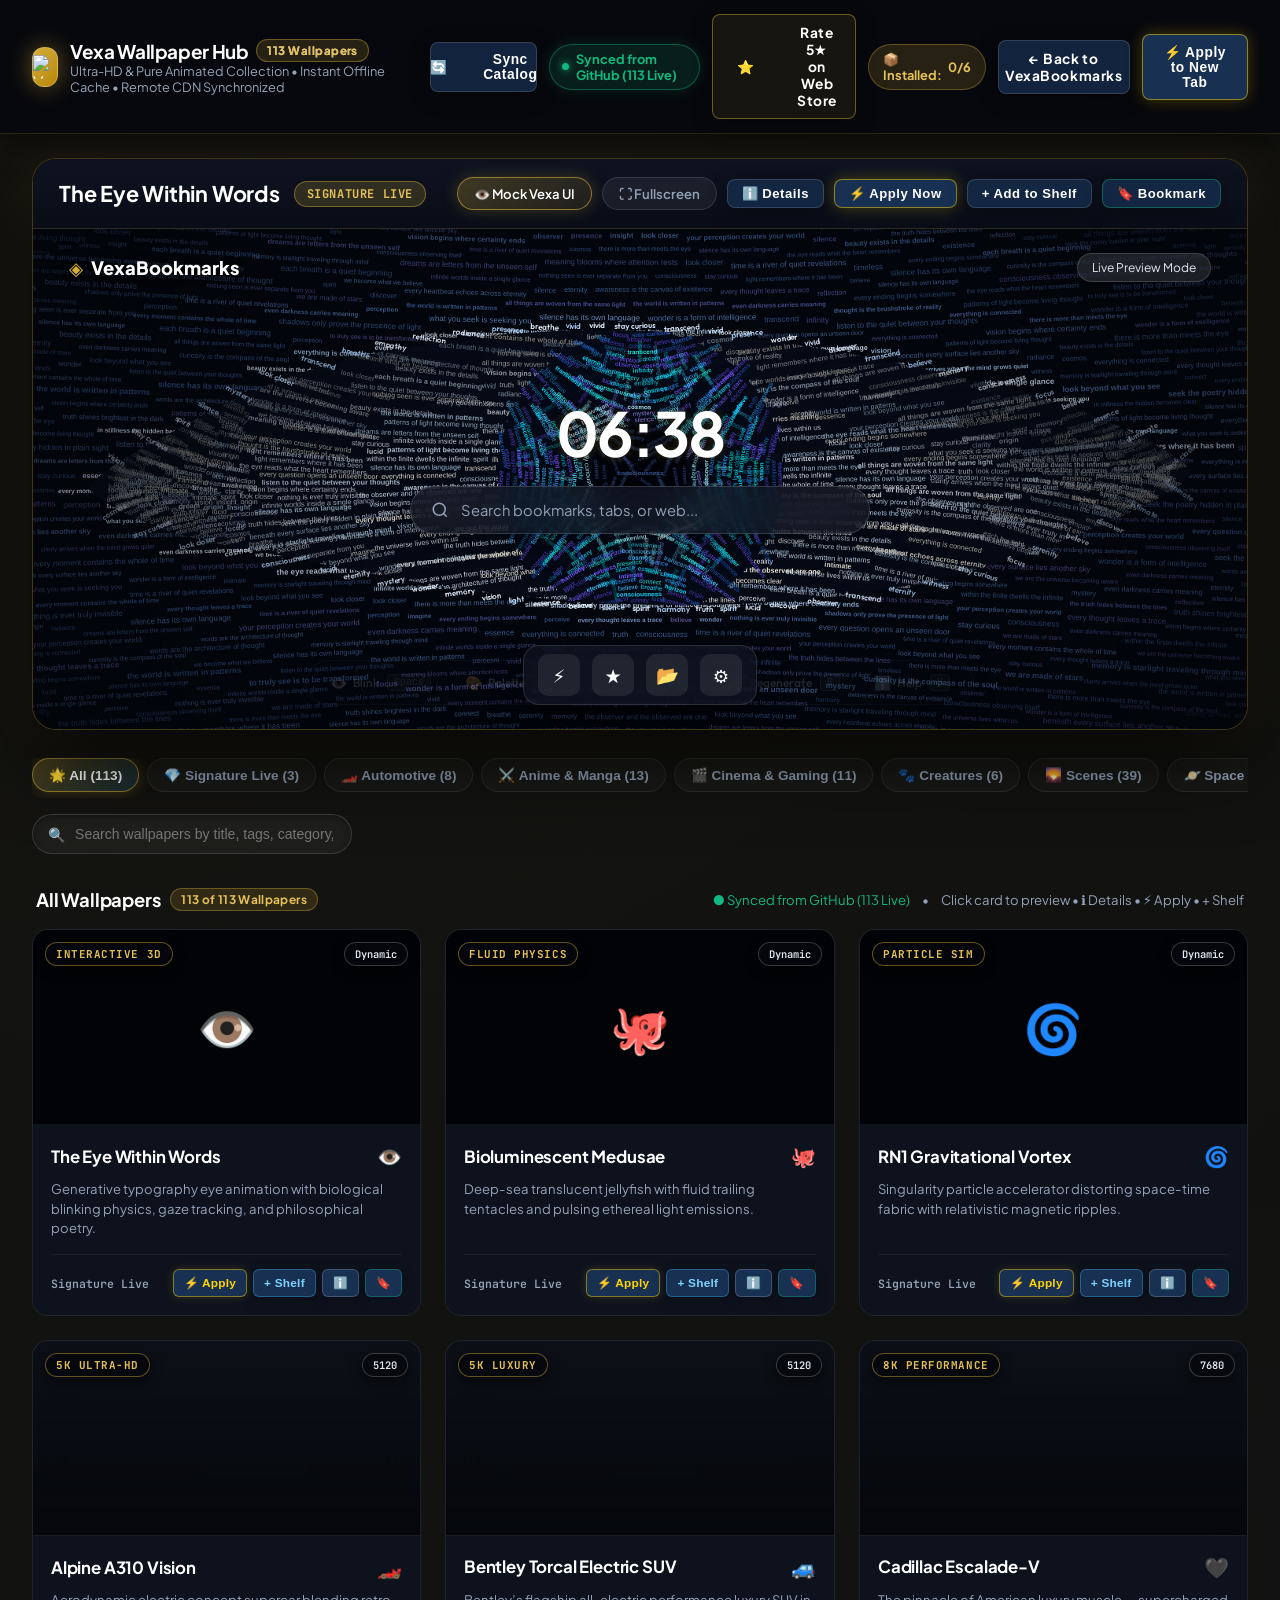
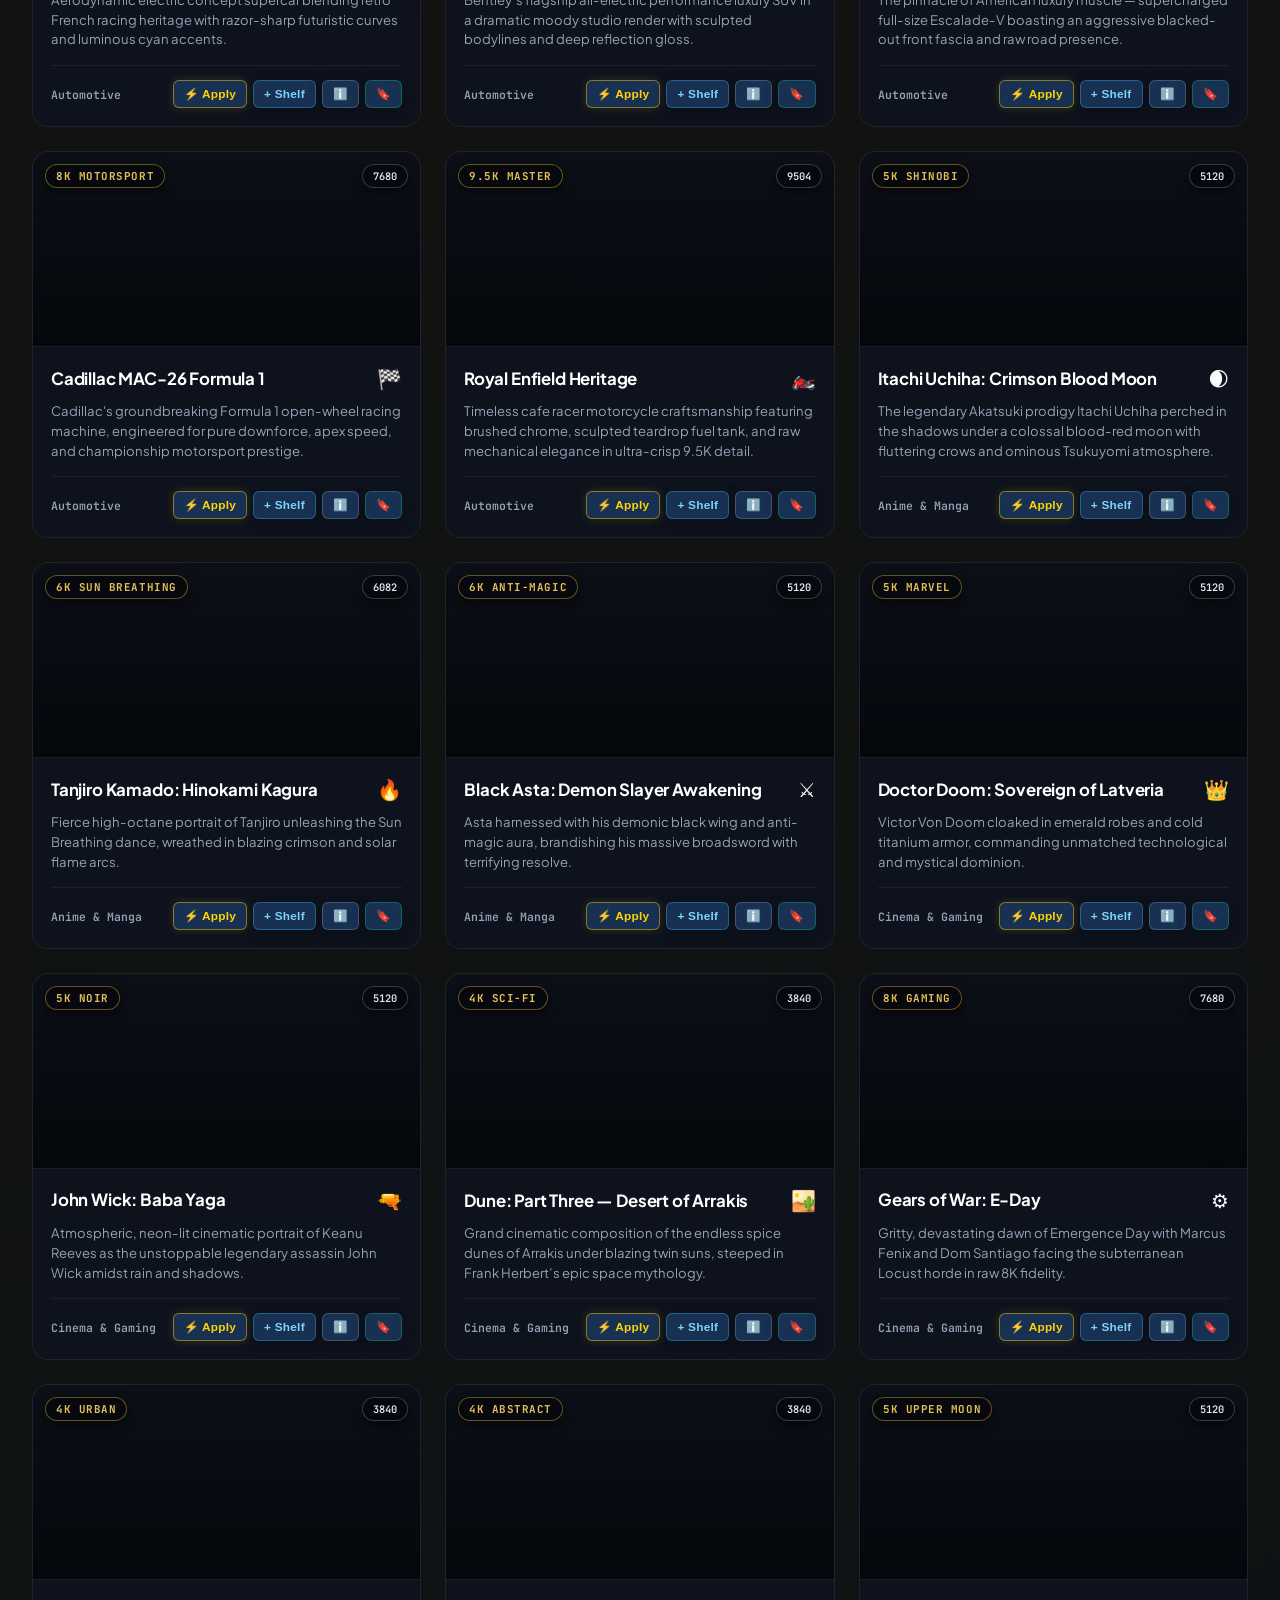
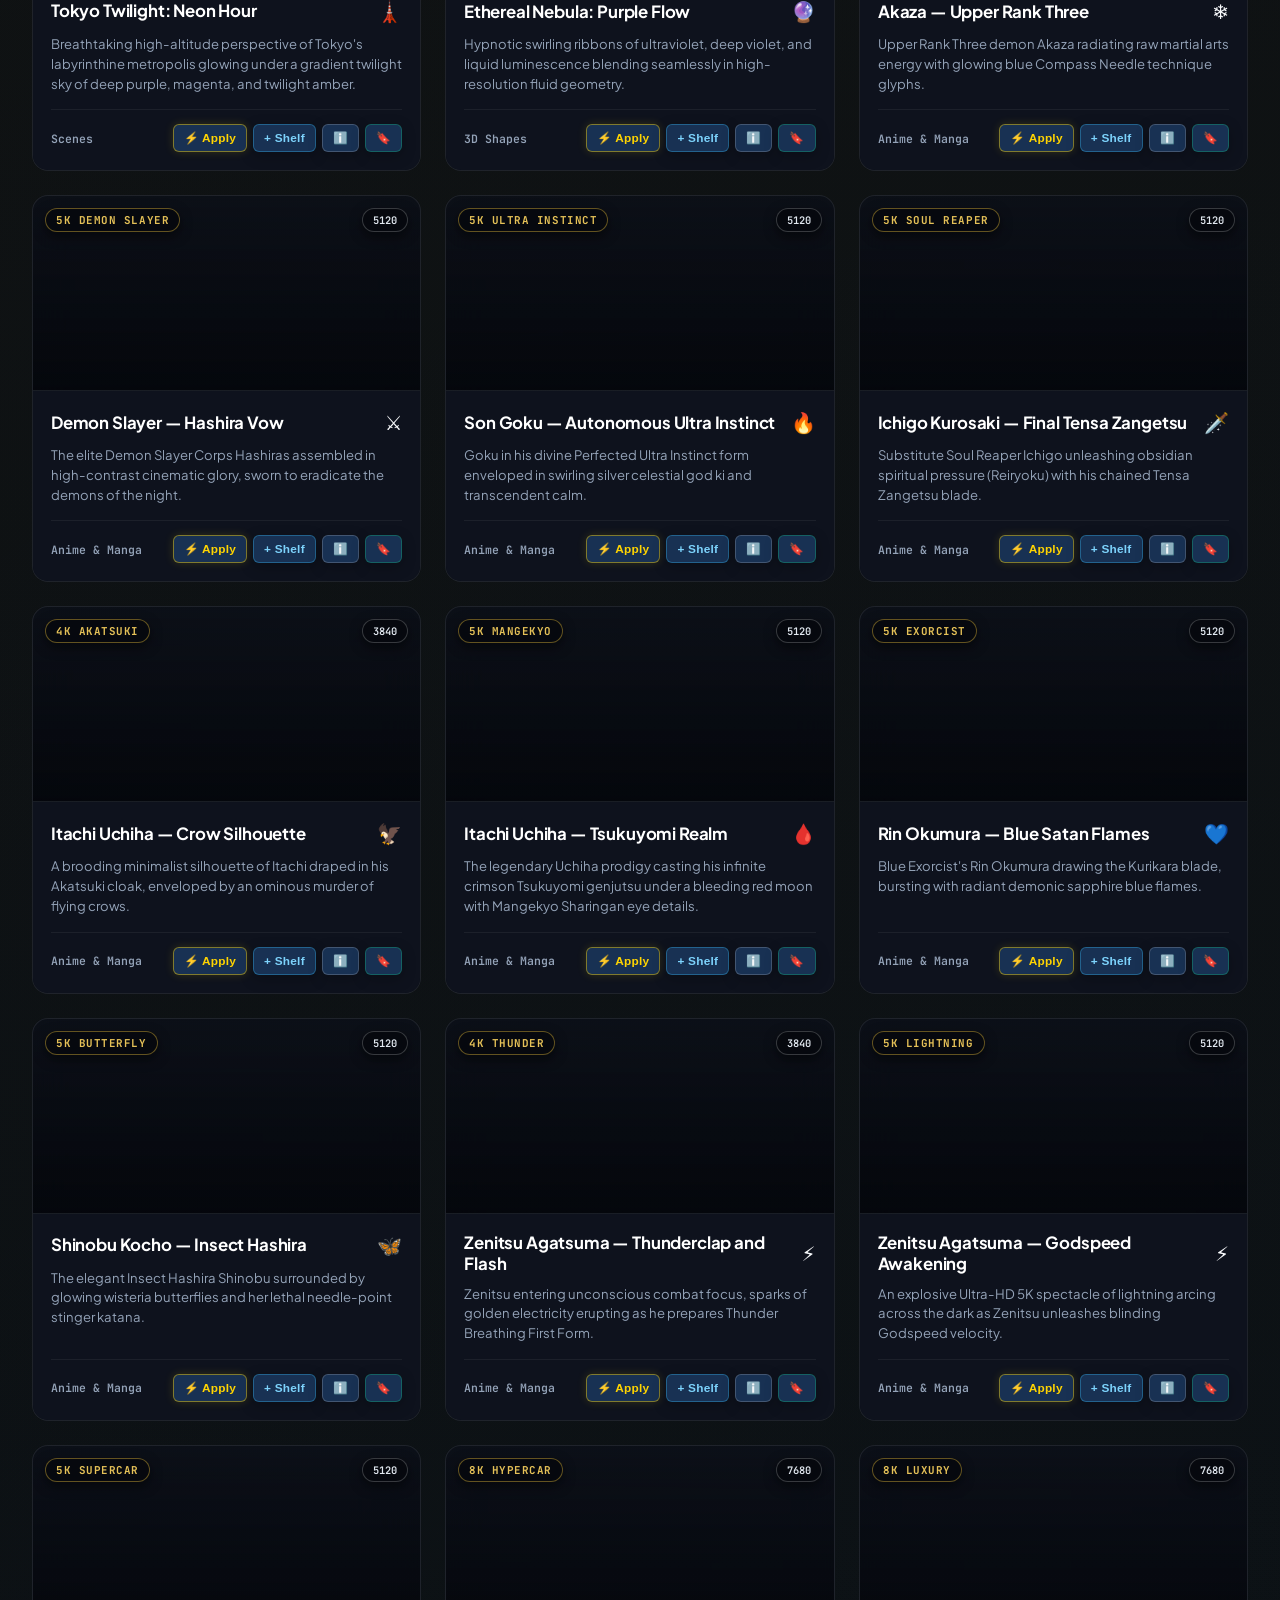
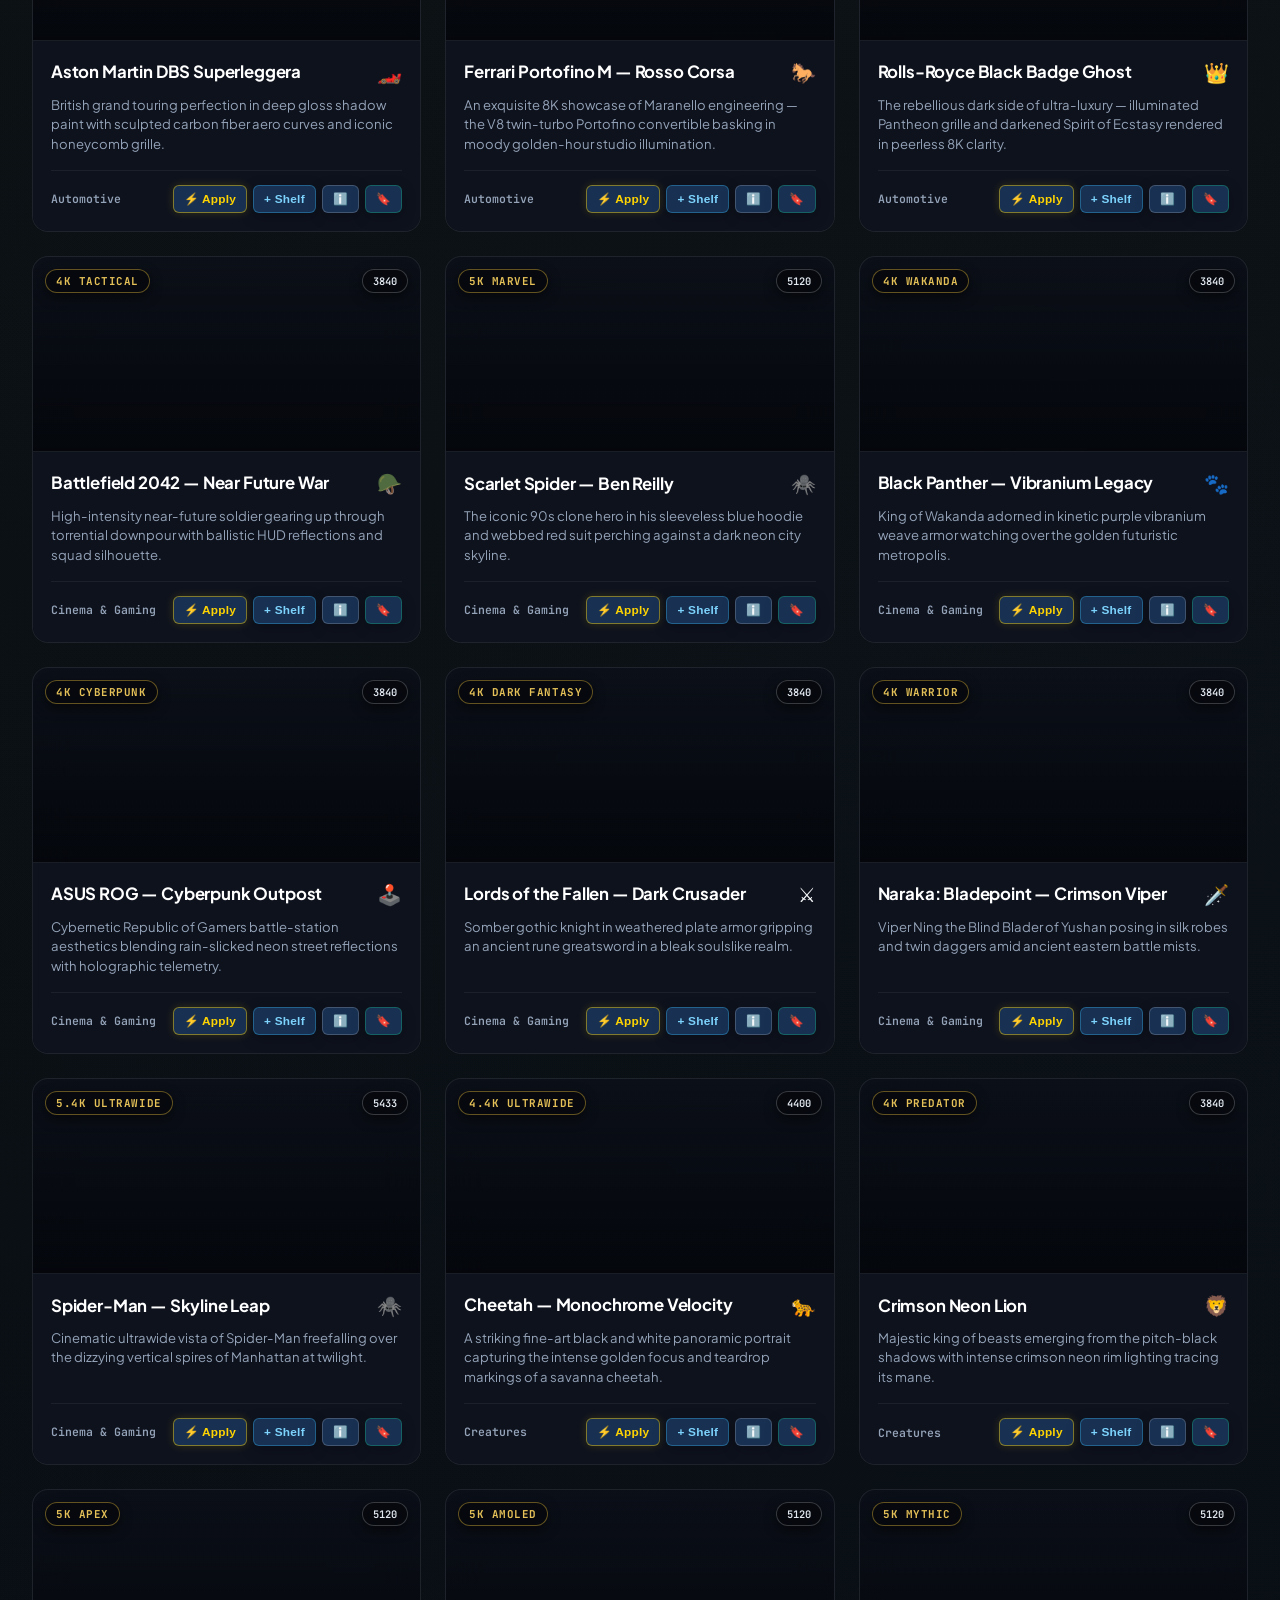
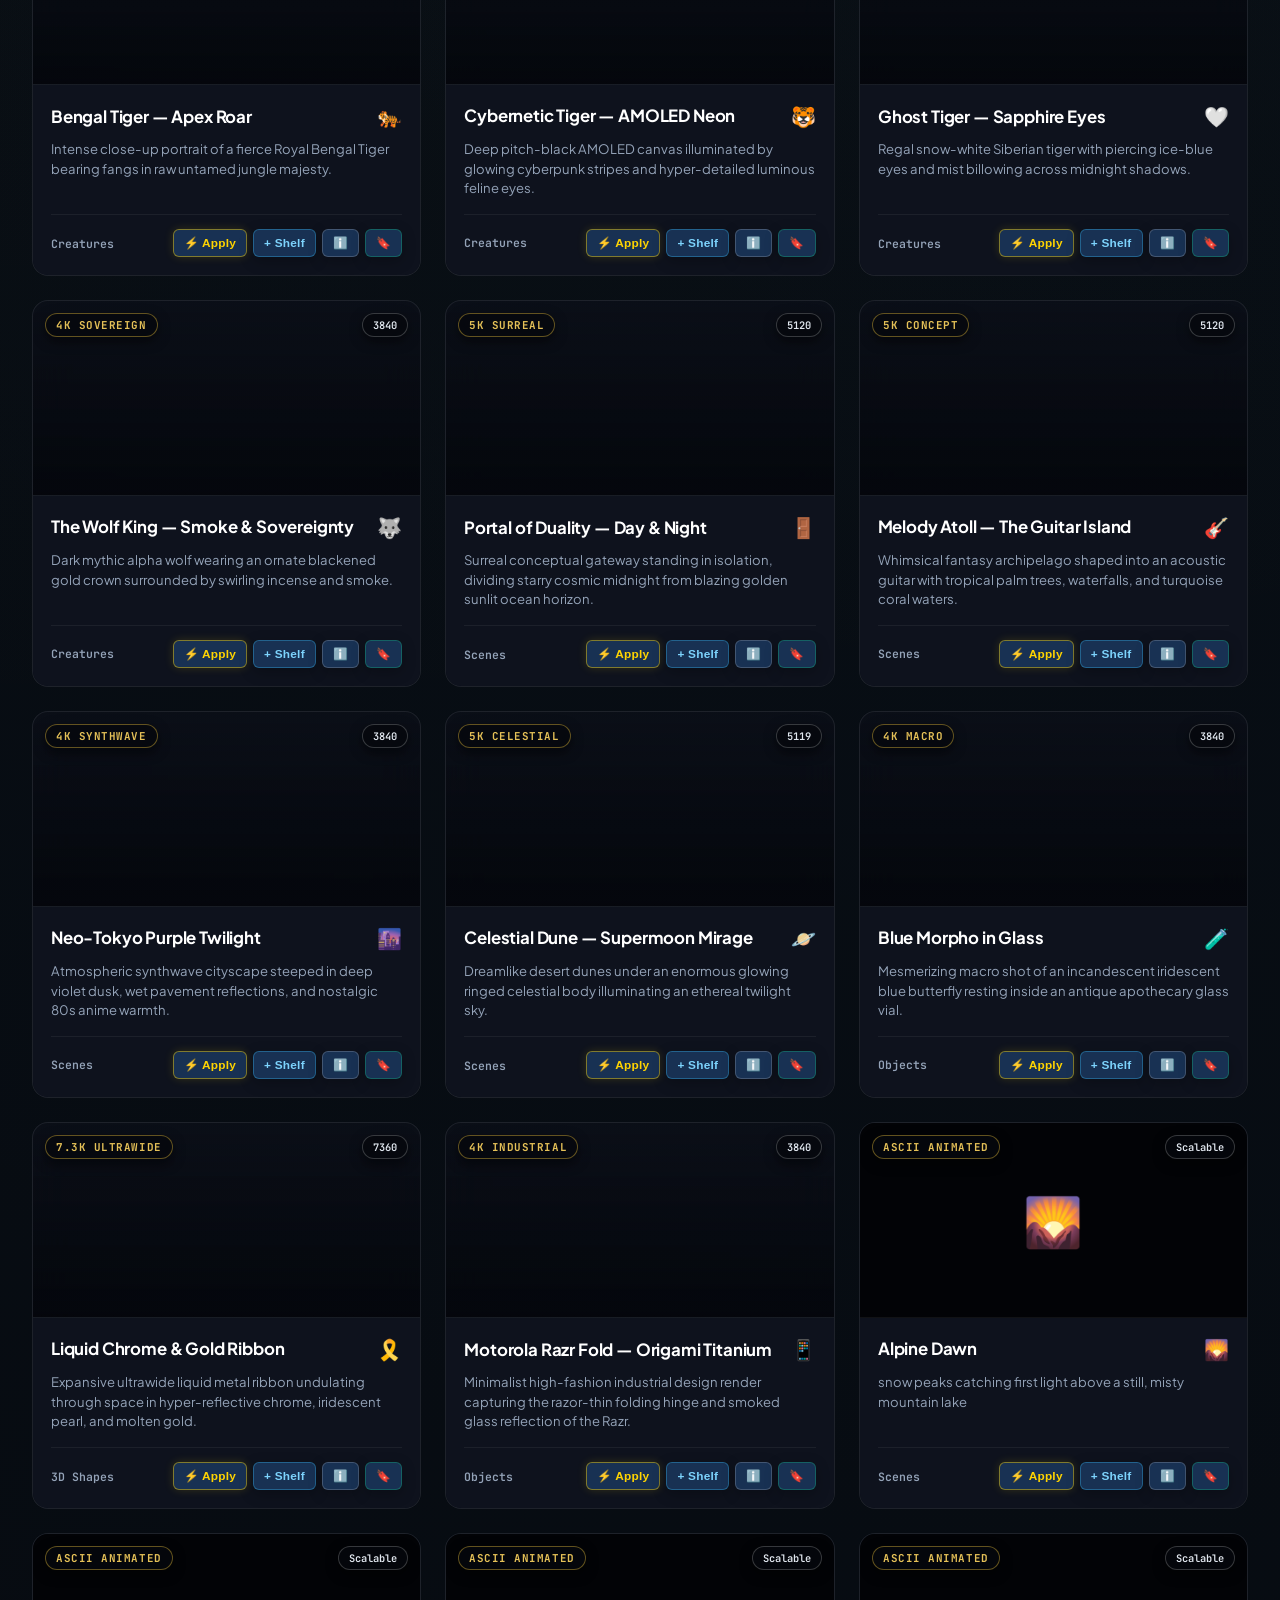
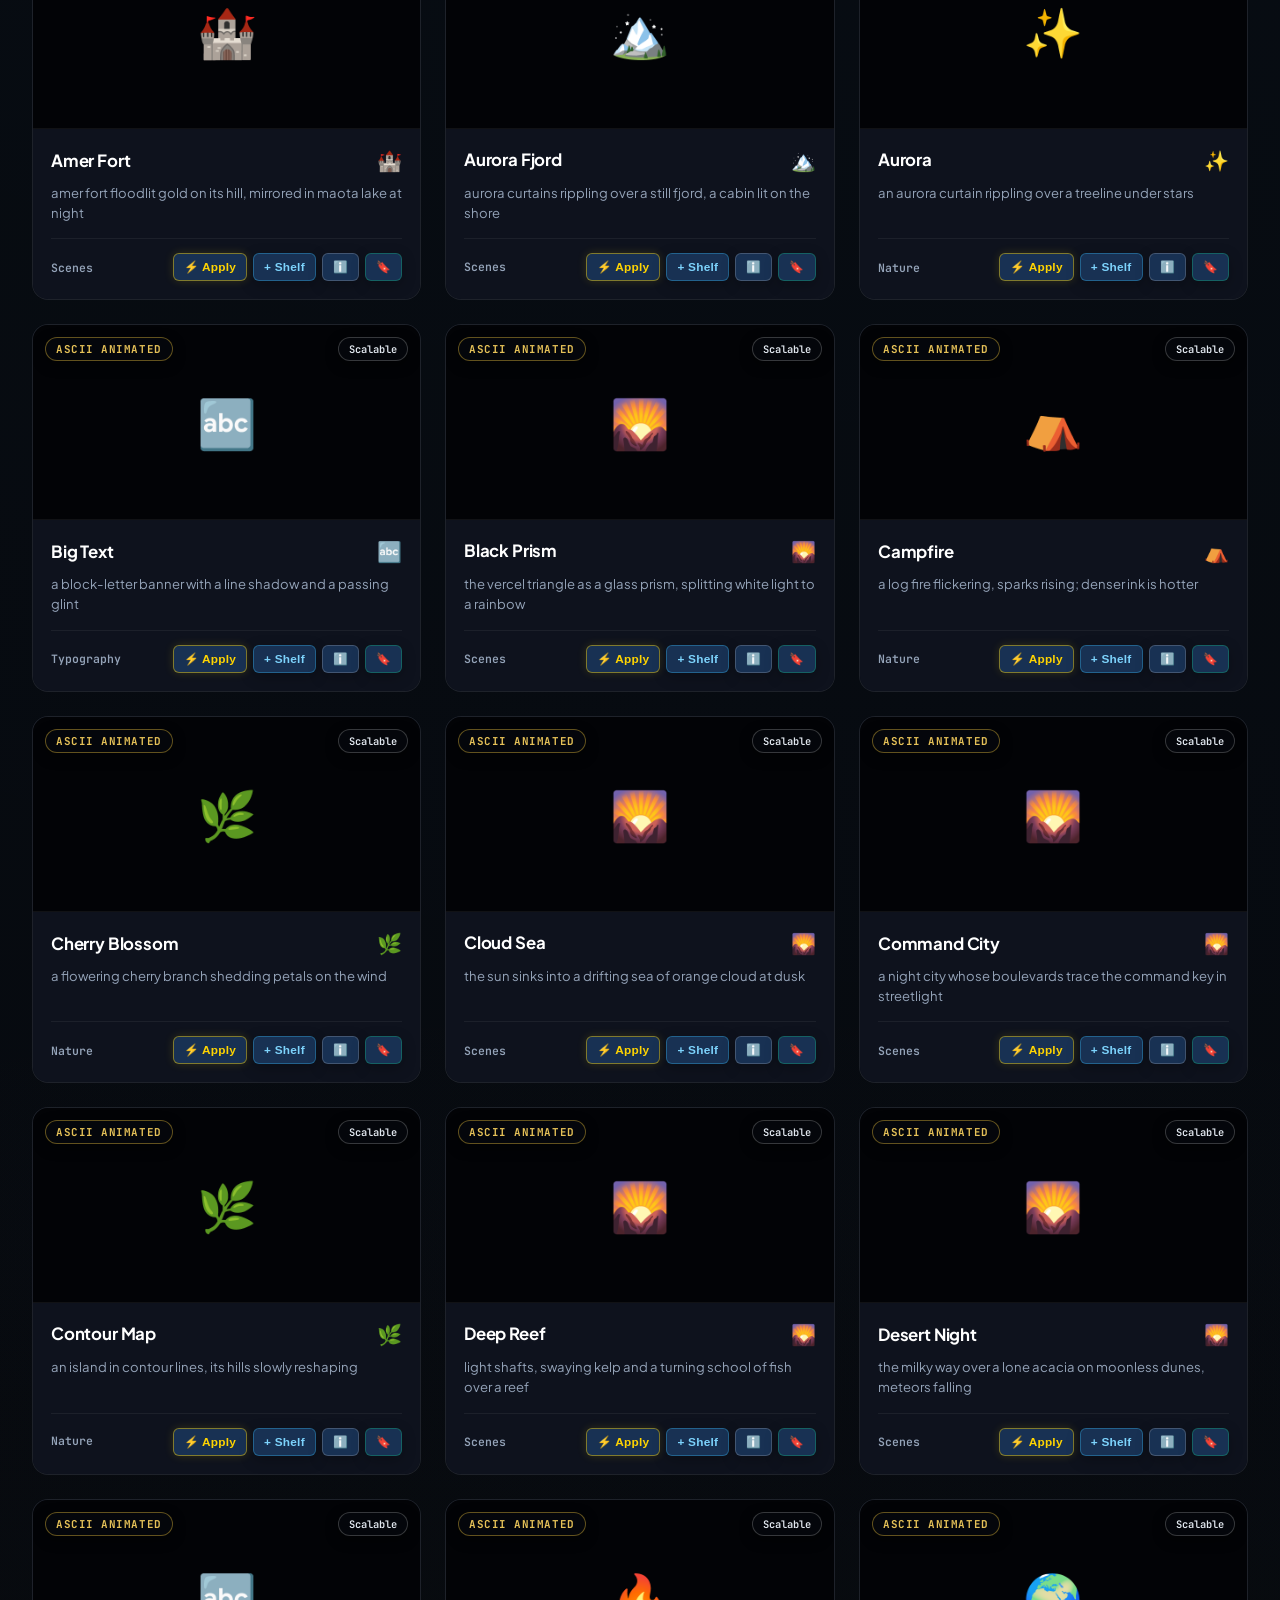
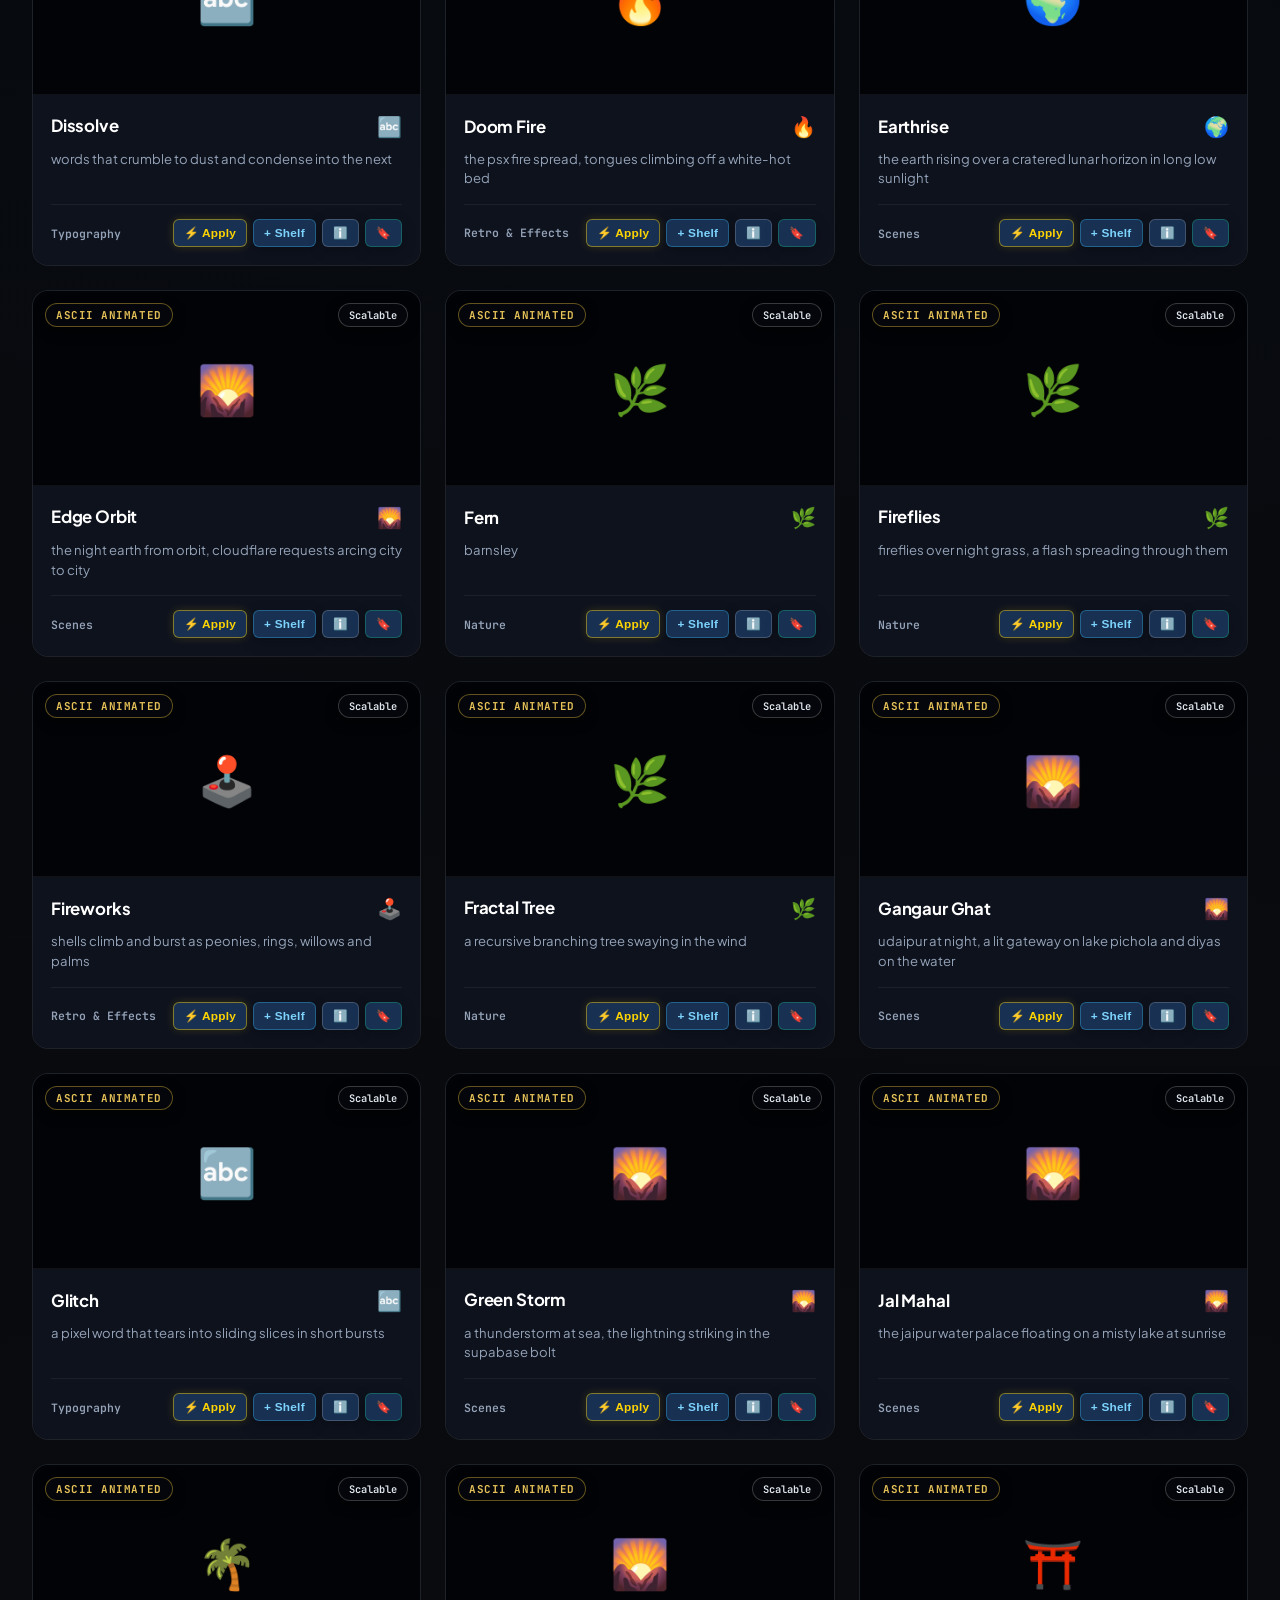
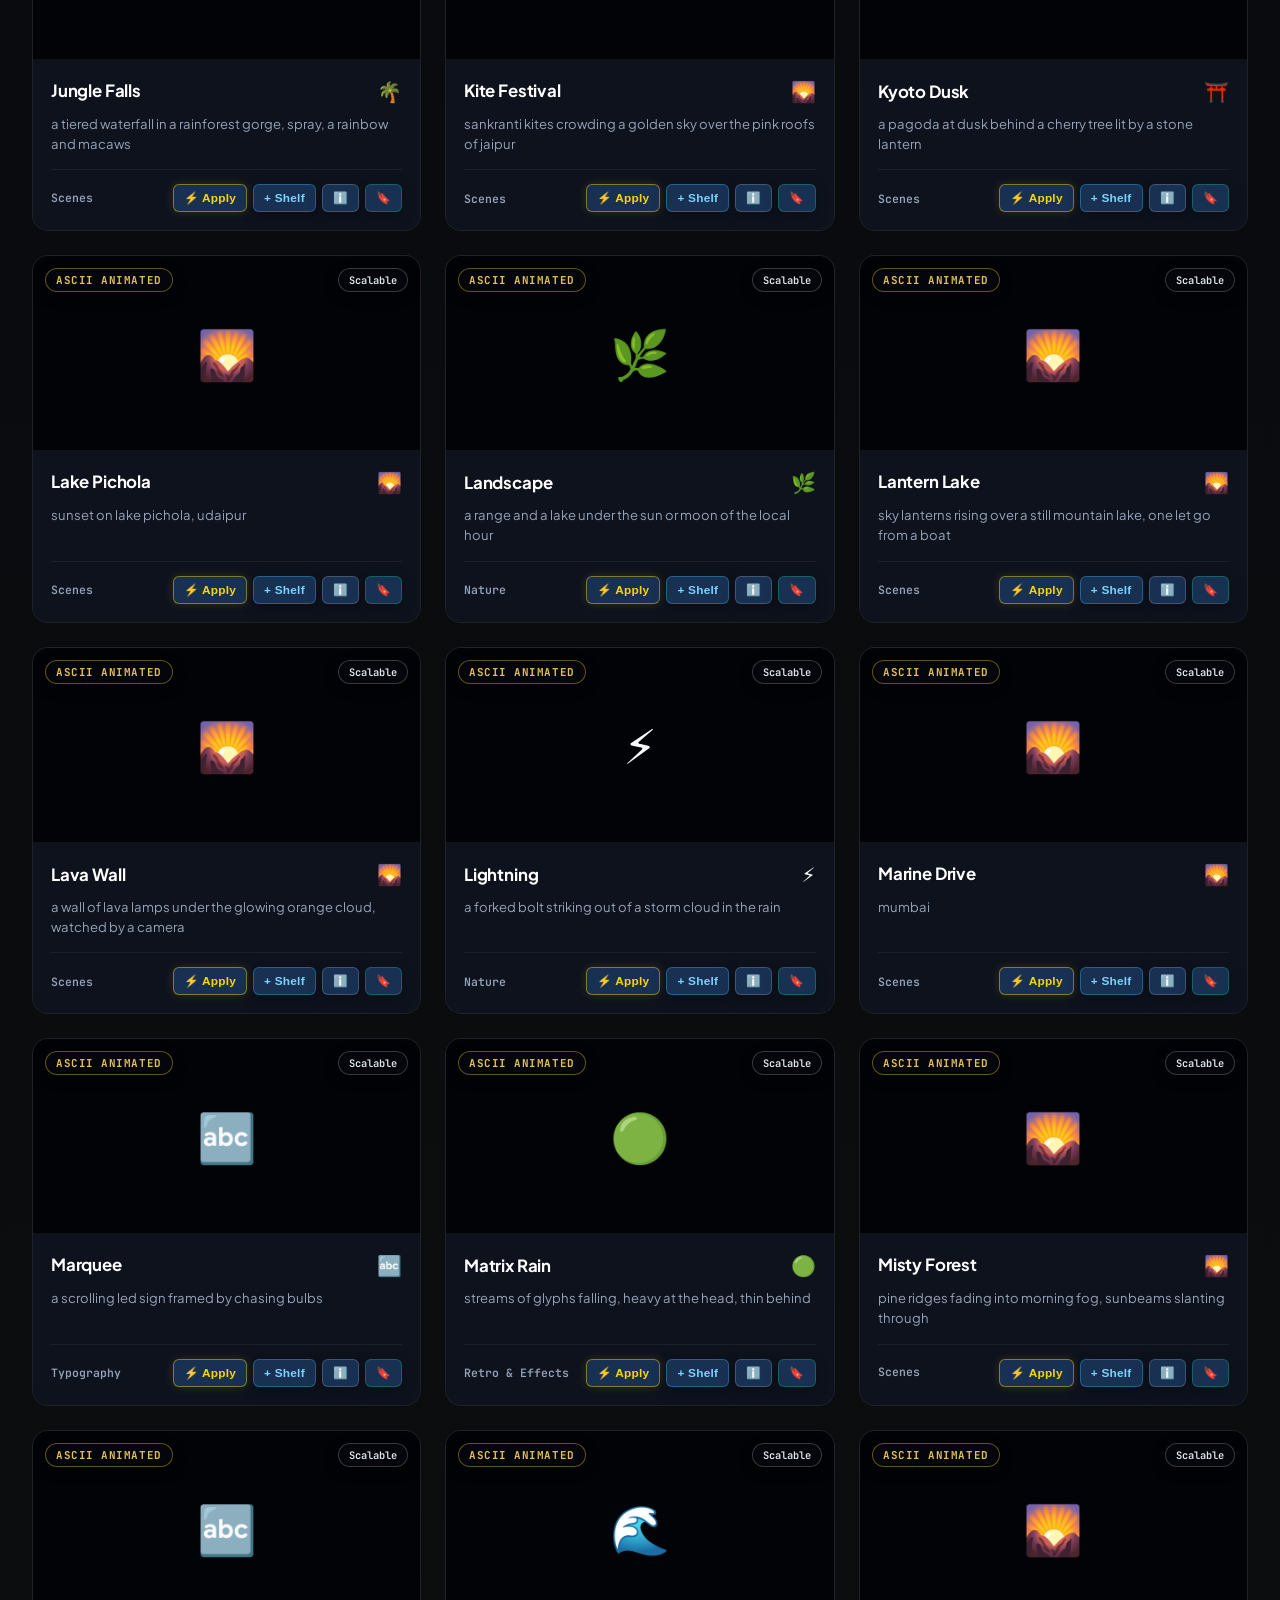
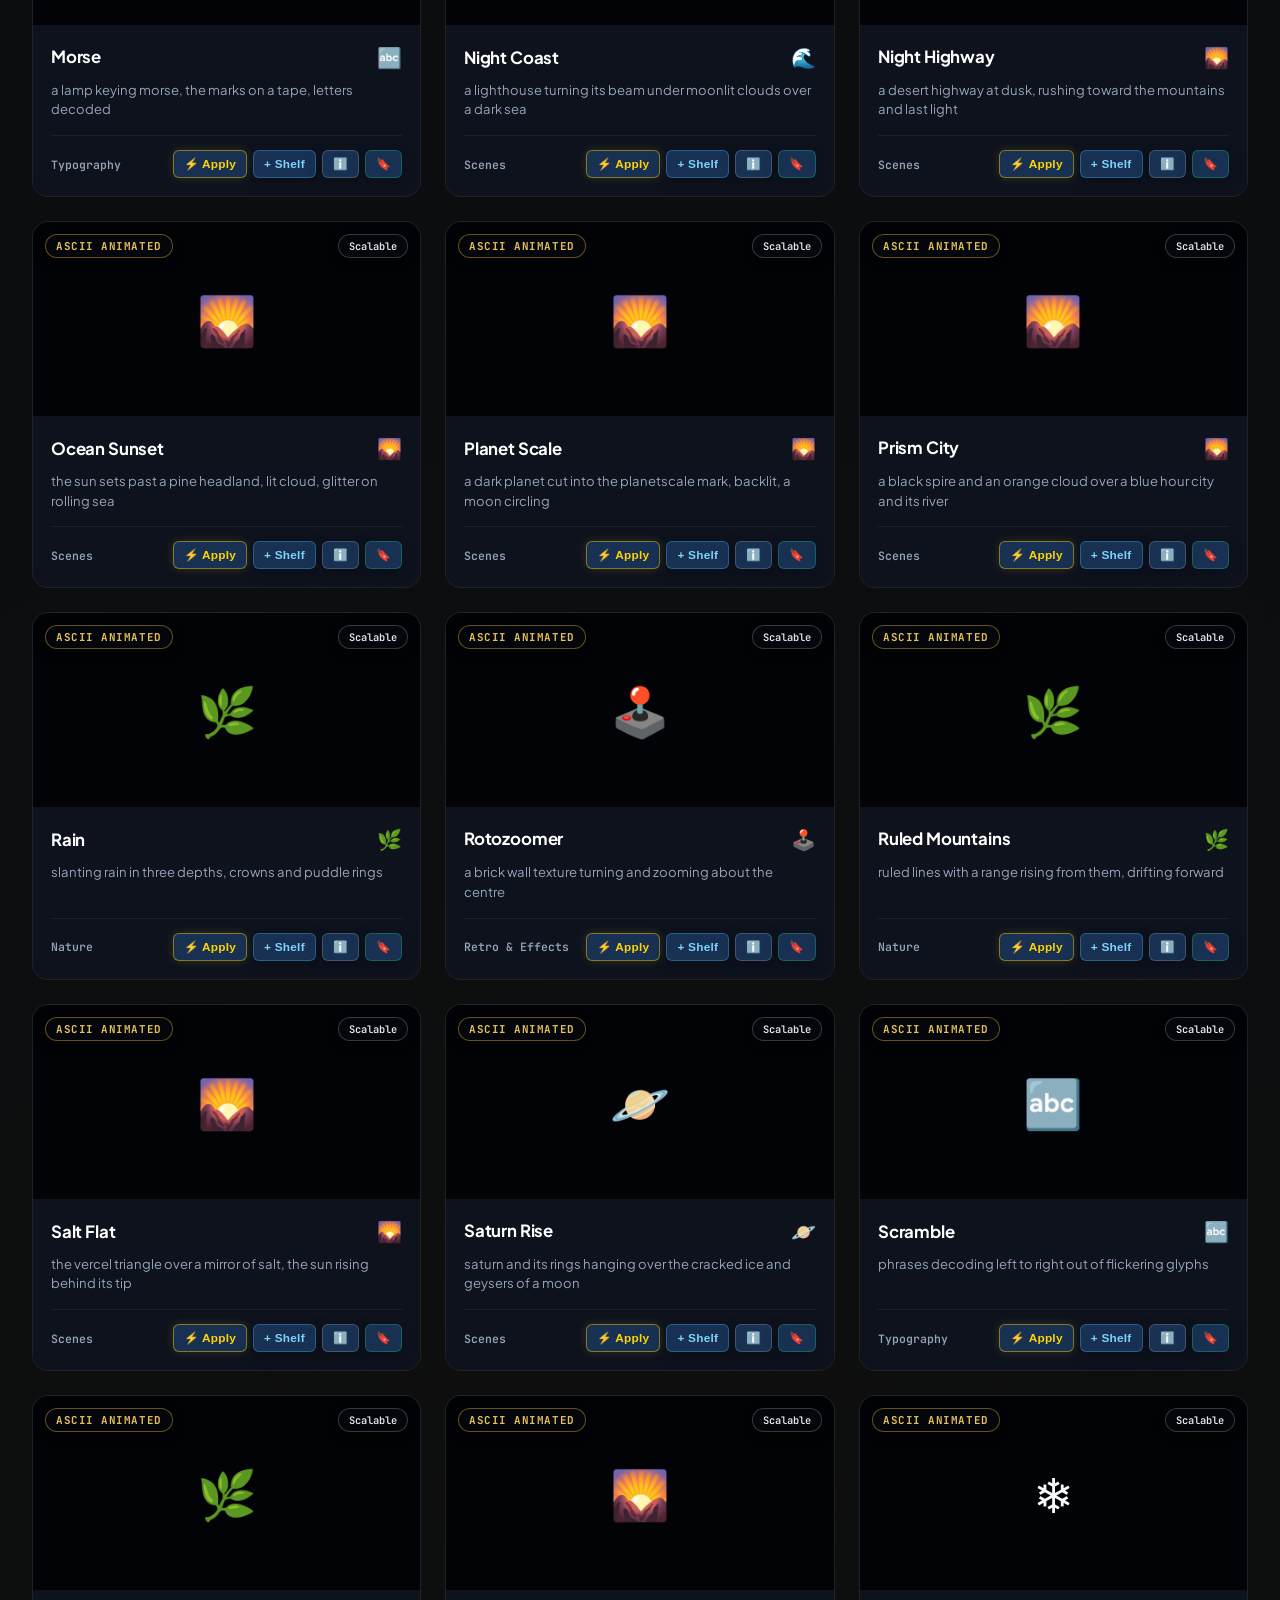
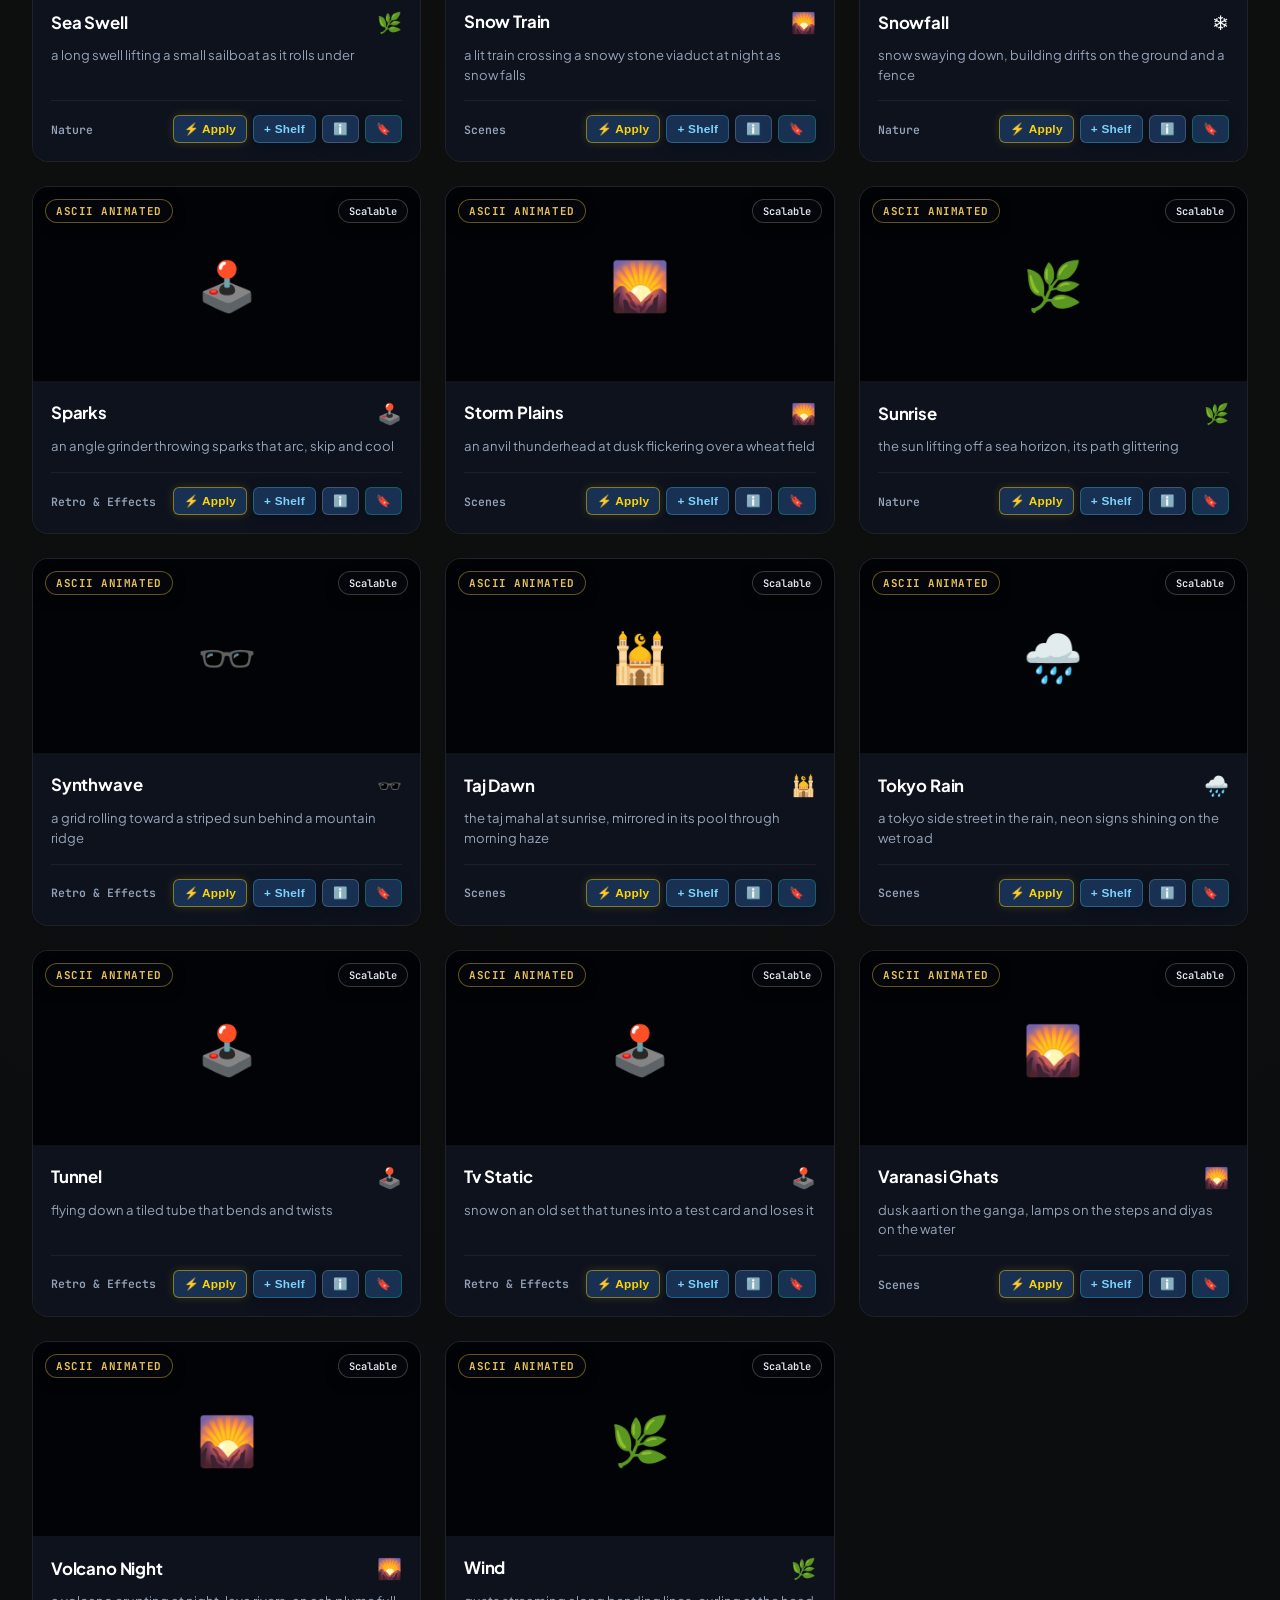
==== commit 0e45ea96: "feat(hub): integrate Uiverse sliding wipe and scaleUp pulse buttons" ====
--- a/vexa-wallpaper-hub/index.html
+++ b/vexa-wallpaper-hub/index.html
@@ -125,46 +125,94 @@
       gap: 12px;
     }
 
+    /* ── Uiverse.io Sliding Wipe Buttons ── */
     .btn {
+      position: relative;
       display: inline-flex;
-      align-items: center;
-      gap: 8px;
-      padding: 8px 16px;
-      border-radius: var(--radius-sm);
-      font-size: 0.85rem;
-      font-weight: 600;
+      justify-content: center;
+      align-items: center;
+      border-radius: 8px;
+      background: #183153;
+      box-shadow: 0px 4px 20px 0px rgba(0, 0, 0, 0.35);
+      overflow: hidden;
       cursor: pointer;
+      border: 1px solid rgba(255, 255, 255, 0.12);
       text-decoration: none;
-      transition: all 0.2s cubic-bezier(0.16, 1, 0.3, 1);
-      border: 1px solid transparent;
+      padding: 0;
+      transition: all 0.3s cubic-bezier(0.16, 1, 0.3, 1);
+    }
+
+    .btn:after {
+      content: "";
+      width: 0%;
+      height: 100%;
+      background: #ffd401;
+      position: absolute;
+      top: 0;
+      right: 0;
+      transition: all 0.4s cubic-bezier(0.16, 1, 0.3, 1);
+      z-index: 1;
+    }
+
+    .btn:hover::after {
+      right: auto;
+      left: 0;
+      width: 100%;
+    }
+
+    .btn span {
+      position: relative;
+      text-align: center;
+      text-decoration: none;
+      width: 100%;
+      padding: 9px 18px;
+      color: #fff;
+      font-size: 0.86rem;
+      font-weight: 700;
+      letter-spacing: 0.04em;
+      z-index: 20;
+      transition: all 0.3s cubic-bezier(0.16, 1, 0.3, 1);
+      display: inline-flex;
+      align-items: center;
+      justify-content: center;
+      gap: 6px;
+    }
+
+    .btn:hover span {
+      color: #183153;
+      animation: scaleUp 0.3s ease-in-out;
     }
 
     .btn-secondary {
-      background: rgba(255, 255, 255, 0.05);
-      border-color: rgba(255, 255, 255, 0.1);
-      color: var(--text);
-      backdrop-filter: blur(12px);
-    }
-
-    .btn-secondary:hover {
-      background: rgba(255, 255, 255, 0.12);
-      border-color: rgba(212, 175, 55, 0.4);
-      transform: translateY(-1px);
-      box-shadow: 0 4px 15px rgba(0, 0, 0, 0.4);
+      background: rgba(24, 49, 83, 0.7);
+      border-color: rgba(255, 255, 255, 0.14);
     }
 
     .btn-primary {
-      background: linear-gradient(135deg, #E5C158, #B8860B);
-      color: #07090e;
-      font-weight: 700;
-      box-shadow: 0 0 20px rgba(212, 175, 55, 0.4);
-      border: 1px solid rgba(255, 255, 255, 0.25);
-    }
-
-    .btn-primary:hover {
-      background: linear-gradient(135deg, #F3E5AB, #D4AF37);
-      box-shadow: 0 0 30px rgba(212, 175, 55, 0.7);
-      transform: translateY(-2px);
+      background: #183153;
+      border-color: rgba(255, 212, 1, 0.5);
+      box-shadow: 0 0 16px rgba(255, 212, 1, 0.25);
+    }
+
+    .btn-primary:after {
+      background: #ffd401;
+    }
+
+    .btn-sm span {
+      padding: 6px 14px;
+      font-size: 0.82rem;
+    }
+
+    @keyframes scaleUp {
+      0% {
+        transform: scale(1);
+      }
+      50% {
+        transform: scale(0.95);
+      }
+      100% {
+        transform: scale(1);
+      }
     }
 
     /* ── MAIN CONTENT ── */
@@ -615,95 +663,90 @@
       gap: 6px;
     }
 
+    /* ── Uiverse.io Card Action Buttons ── */
     .btn-card-act {
-      background: rgba(255, 255, 255, 0.06);
-      border: 1px solid rgba(255, 255, 255, 0.14);
+      position: relative;
+      display: inline-flex;
+      justify-content: center;
+      align-items: center;
+      border-radius: 6px;
+      background: #183153;
+      box-shadow: 0px 4px 14px 0px rgba(0, 0, 0, 0.25);
+      overflow: hidden;
+      cursor: pointer;
+      border: 1px solid rgba(255, 255, 255, 0.12);
+      padding: 0;
+      transition: all 0.25s cubic-bezier(0.16, 1, 0.3, 1);
+      white-space: nowrap;
+    }
+
+    .btn-card-act:after {
+      content: "";
+      width: 0%;
+      height: 100%;
+      background: #ffd401;
+      position: absolute;
+      top: 0;
+      right: 0;
+      transition: all 0.35s ease-in-out;
+      z-index: 1;
+    }
+
+    .btn-card-act:hover::after {
+      right: auto;
+      left: 0;
+      width: 100%;
+    }
+
+    .btn-card-act span {
+      position: relative;
+      display: inline-flex;
+      align-items: center;
+      justify-content: center;
+      gap: 4px;
+      padding: 6px 10px;
+      color: #fff;
+      font-size: 0.74rem;
+      font-weight: 700;
+      letter-spacing: 0.02em;
+      z-index: 20;
+      transition: all 0.25s ease-in-out;
+      pointer-events: none;
+    }
+
+    .btn-card-act:hover span {
+      color: #183153;
+      animation: scaleUp 0.3s ease-in-out;
+    }
+
+    /* Distinct accents for card action types */
+    .btn-card-apply {
+      border-color: rgba(255, 212, 1, 0.45);
+      box-shadow: 0 0 10px rgba(255, 212, 1, 0.15);
+    }
+    .btn-card-apply span {
+      color: #ffd401;
+    }
+
+    .btn-card-add {
+      border-color: rgba(56, 189, 248, 0.35);
+    }
+    .btn-card-add span {
+      color: #7dd3fc;
+    }
+
+    .btn-card-info {
+      border-color: rgba(255, 255, 255, 0.18);
+    }
+    .btn-card-info span {
       color: #cbd5e1;
-      padding: 5px 10px;
-      border-radius: 8px;
-      font-size: 0.75rem;
-      font-weight: 600;
-      cursor: pointer;
-      display: inline-flex;
-      align-items: center;
-      gap: 4px;
-      transition: all 0.2s cubic-bezier(0.16, 1, 0.3, 1);
-      white-space: nowrap;
-    }
-
-    .btn-card-act:hover {
-      transform: translateY(-2px);
-    }
-
-    .btn-card-apply {
-      background: linear-gradient(135deg, rgba(212, 175, 55, 0.3), rgba(229, 193, 88, 0.15));
-      border-color: rgba(212, 175, 55, 0.55);
-      color: #ffffff;
-      font-weight: 700;
-    }
-    .btn-card-apply:hover {
-      background: linear-gradient(135deg, #E5C158, #B8860B);
-      color: #07090e;
-      font-weight: 700;
-      box-shadow: 0 0 16px rgba(212, 175, 55, 0.6);
-      border-color: #E5C158;
-    }
-
-    .btn-card-add {
-      background: rgba(56, 189, 248, 0.12);
-      border-color: rgba(56, 189, 248, 0.35);
-      color: #7dd3fc;
-    }
-    .btn-card-add:hover {
-      background: #0284c7;
-      color: #fff;
-      box-shadow: 0 0 12px rgba(56, 189, 248, 0.4);
     }
 
     .btn-card-bm {
-      background: rgba(16, 185, 129, 0.12);
       border-color: rgba(16, 185, 129, 0.35);
+    }
+    .btn-card-bm span {
       color: #6ee7b7;
-    }
-    .btn-card-bm:hover {
-      background: rgba(16, 185, 129, 0.4);
-      color: #fff;
-      box-shadow: 0 0 12px rgba(16, 185, 129, 0.4);
-    }
-
-    .btn-card-info {
-      background: rgba(255, 255, 255, 0.06);
-      border-color: rgba(255, 255, 255, 0.15);
-      color: #cbd5e1;
-    }
-    .btn-card-info:hover {
-      background: rgba(255, 255, 255, 0.18);
-      color: #fff;
-      border-color: rgba(255, 255, 255, 0.3);
-    }
-    .btn-card-add:hover {
-      background: #0284c7;
-      color: #fff;
-    }
-
-    .btn-card-bm {
-      background: rgba(16, 185, 129, 0.12);
-      border-color: rgba(16, 185, 129, 0.35);
-      color: #6ee7b7;
-    }
-    .btn-card-bm:hover {
-      background: rgba(16, 185, 129, 0.35);
-      color: #fff;
-    }
-
-    .btn-card-info {
-      background: rgba(255, 255, 255, 0.05);
-      border-color: rgba(255, 255, 255, 0.15);
-      color: #cbd5e1;
-    }
-    .btn-card-info:hover {
-      background: rgba(255, 255, 255, 0.15);
-      color: #fff;
     }
 
     /* ── MODALS (DETAILS & CATALOG SOURCE) ── */
@@ -1003,16 +1046,16 @@
           <div class="control-chip" id="chip-fullscreen">
             <span>⛶ Fullscreen</span>
           </div>
-          <button class="btn btn-secondary" id="btn-stage-details" type="button" style="padding: 6px 14px; font-size: 0.82rem;">
+          <button class="btn btn-secondary btn-sm" id="btn-stage-details" type="button">
             <span>ℹ️ Details</span>
           </button>
-          <button class="btn btn-primary" id="btn-stage-apply" type="button" style="padding: 6px 14px; font-size: 0.82rem;">
+          <button class="btn btn-primary btn-sm" id="btn-stage-apply" type="button">
             <span>⚡ Apply Now</span>
           </button>
-          <button class="btn btn-secondary" id="btn-stage-install" type="button" style="padding: 6px 14px; font-size: 0.82rem;">
+          <button class="btn btn-secondary btn-sm" id="btn-stage-install" type="button">
             <span>+ Add to Shelf</span>
           </button>
-          <button class="btn btn-secondary" id="btn-stage-bookmark" type="button" style="padding: 6px 14px; font-size: 0.82rem; color: #6ee7b7; border-color: rgba(16, 185, 129, 0.4);">
+          <button class="btn btn-secondary btn-sm" id="btn-stage-bookmark" type="button" style="color: #6ee7b7; border-color: rgba(16, 185, 129, 0.4);">
             <span>🔖 Bookmark</span>
           </button>
         </div>
@@ -1130,9 +1173,9 @@
         </div>
       </div>
       <div class="modal-footer">
-        <button class="btn btn-secondary" id="modal-btn-bookmark" type="button">🔖 Bookmark</button>
-        <button class="btn btn-secondary" id="modal-btn-install" type="button">+ Add to Shelf</button>
-        <button class="btn btn-primary" id="modal-btn-apply" type="button">⚡ Apply to New Tab</button>
+        <button class="btn btn-secondary" id="modal-btn-bookmark" type="button"><span>🔖 Bookmark</span></button>
+        <button class="btn btn-secondary" id="modal-btn-install" type="button"><span>+ Add to Shelf</span></button>
+        <button class="btn btn-primary" id="modal-btn-apply" type="button"><span>⚡ Apply to New Tab</span></button>
       </div>
     </div>
   </div>
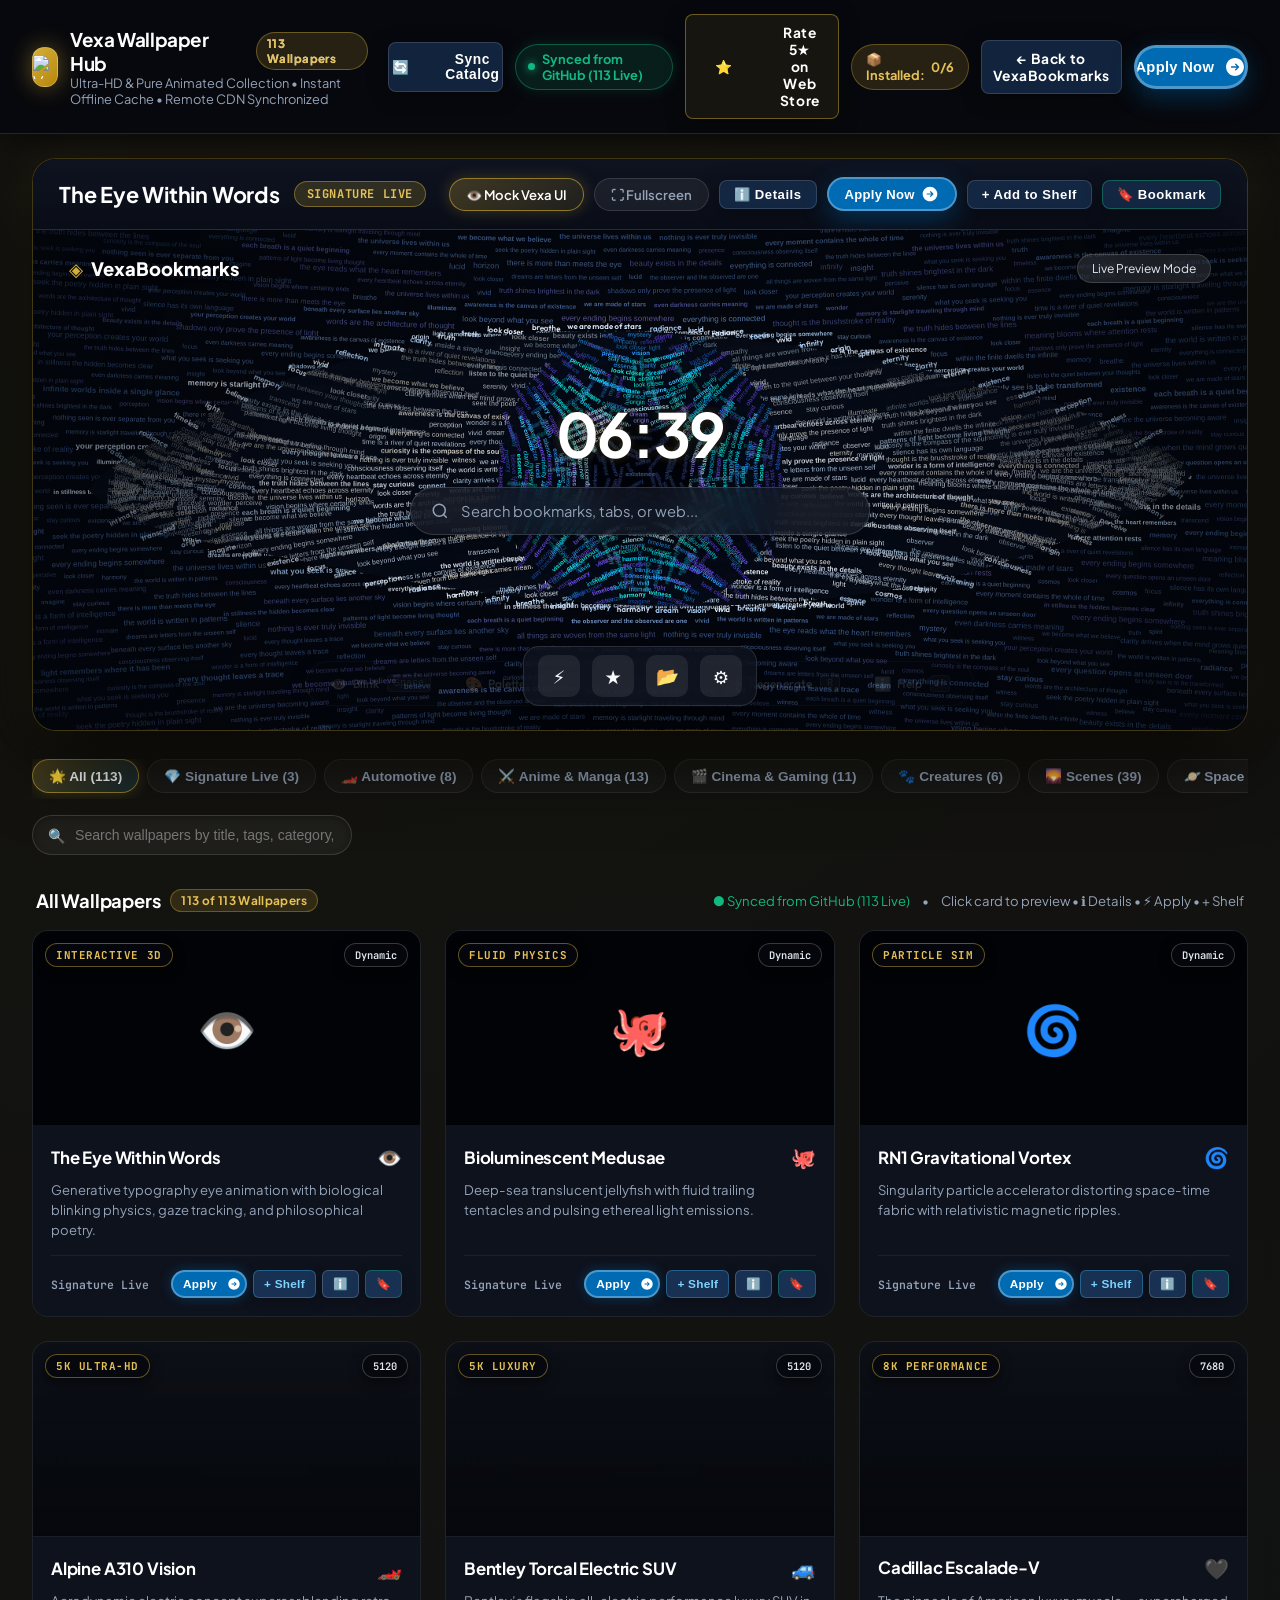
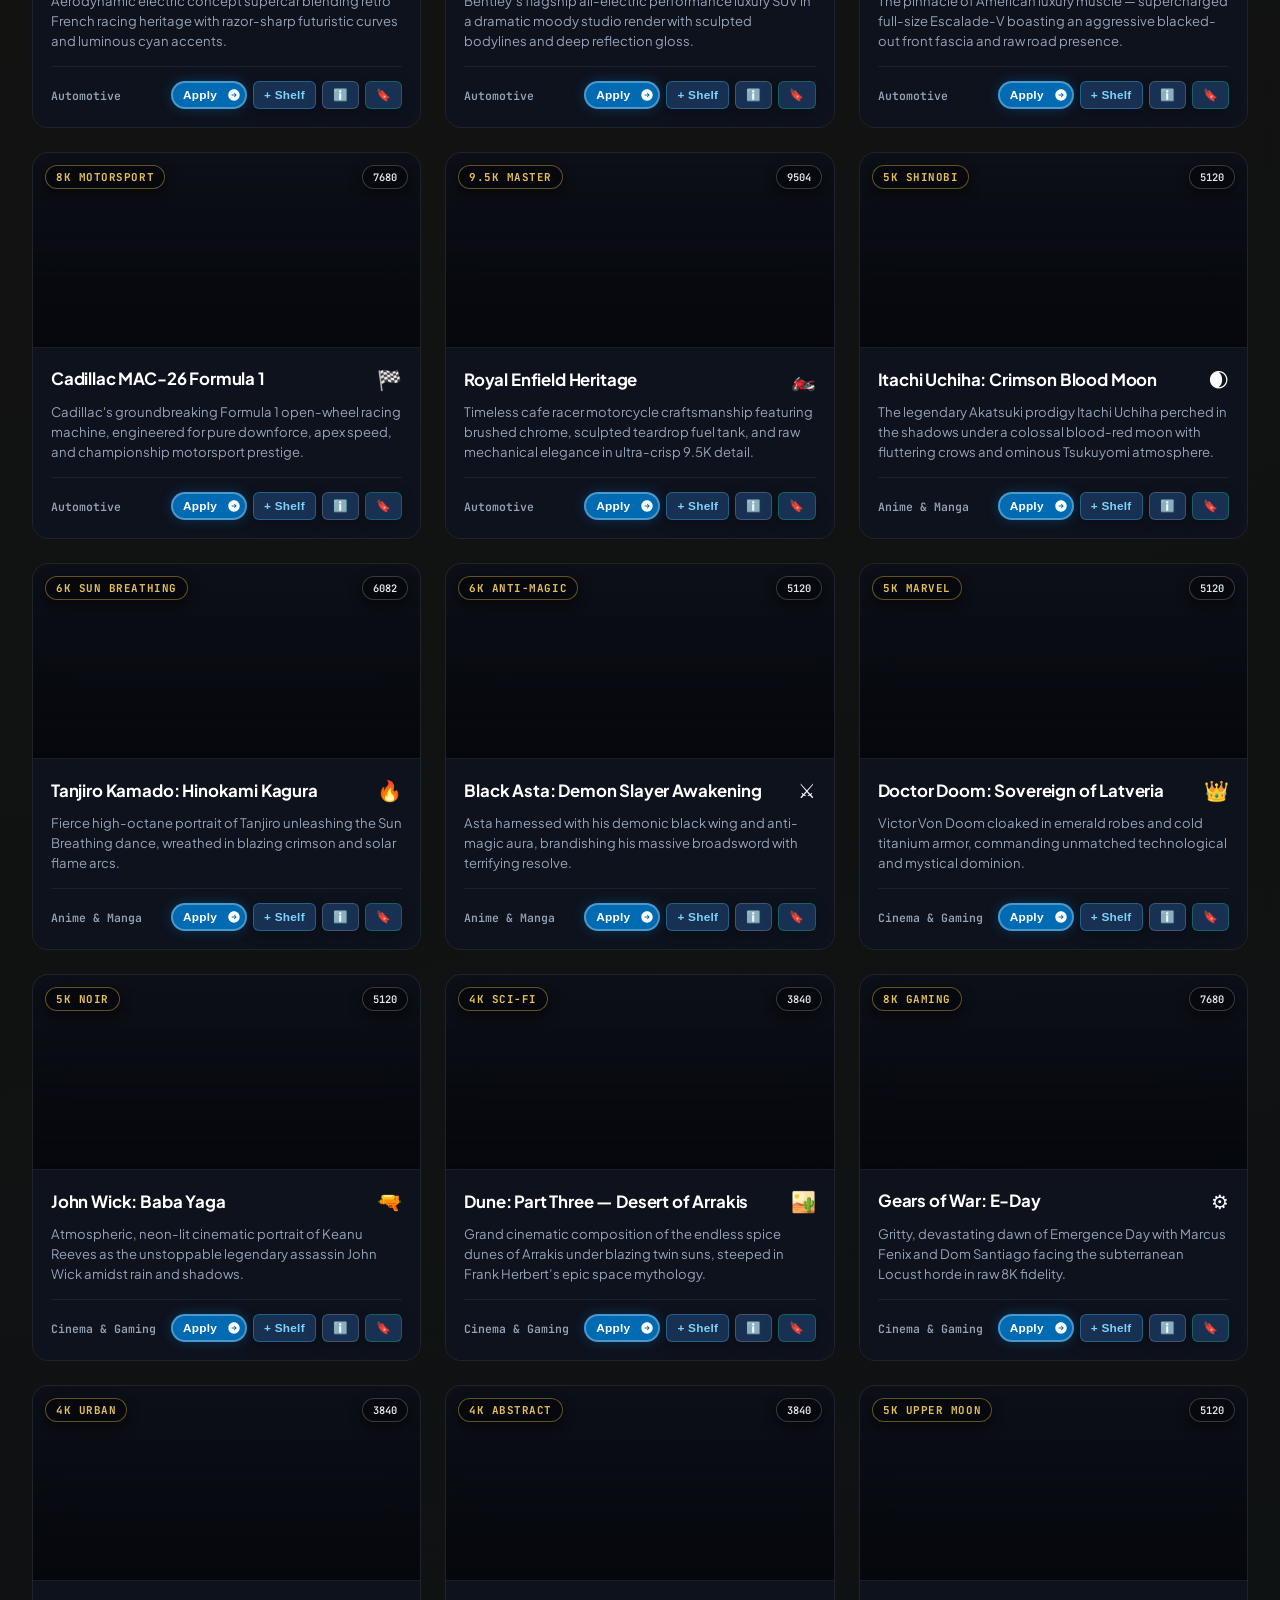
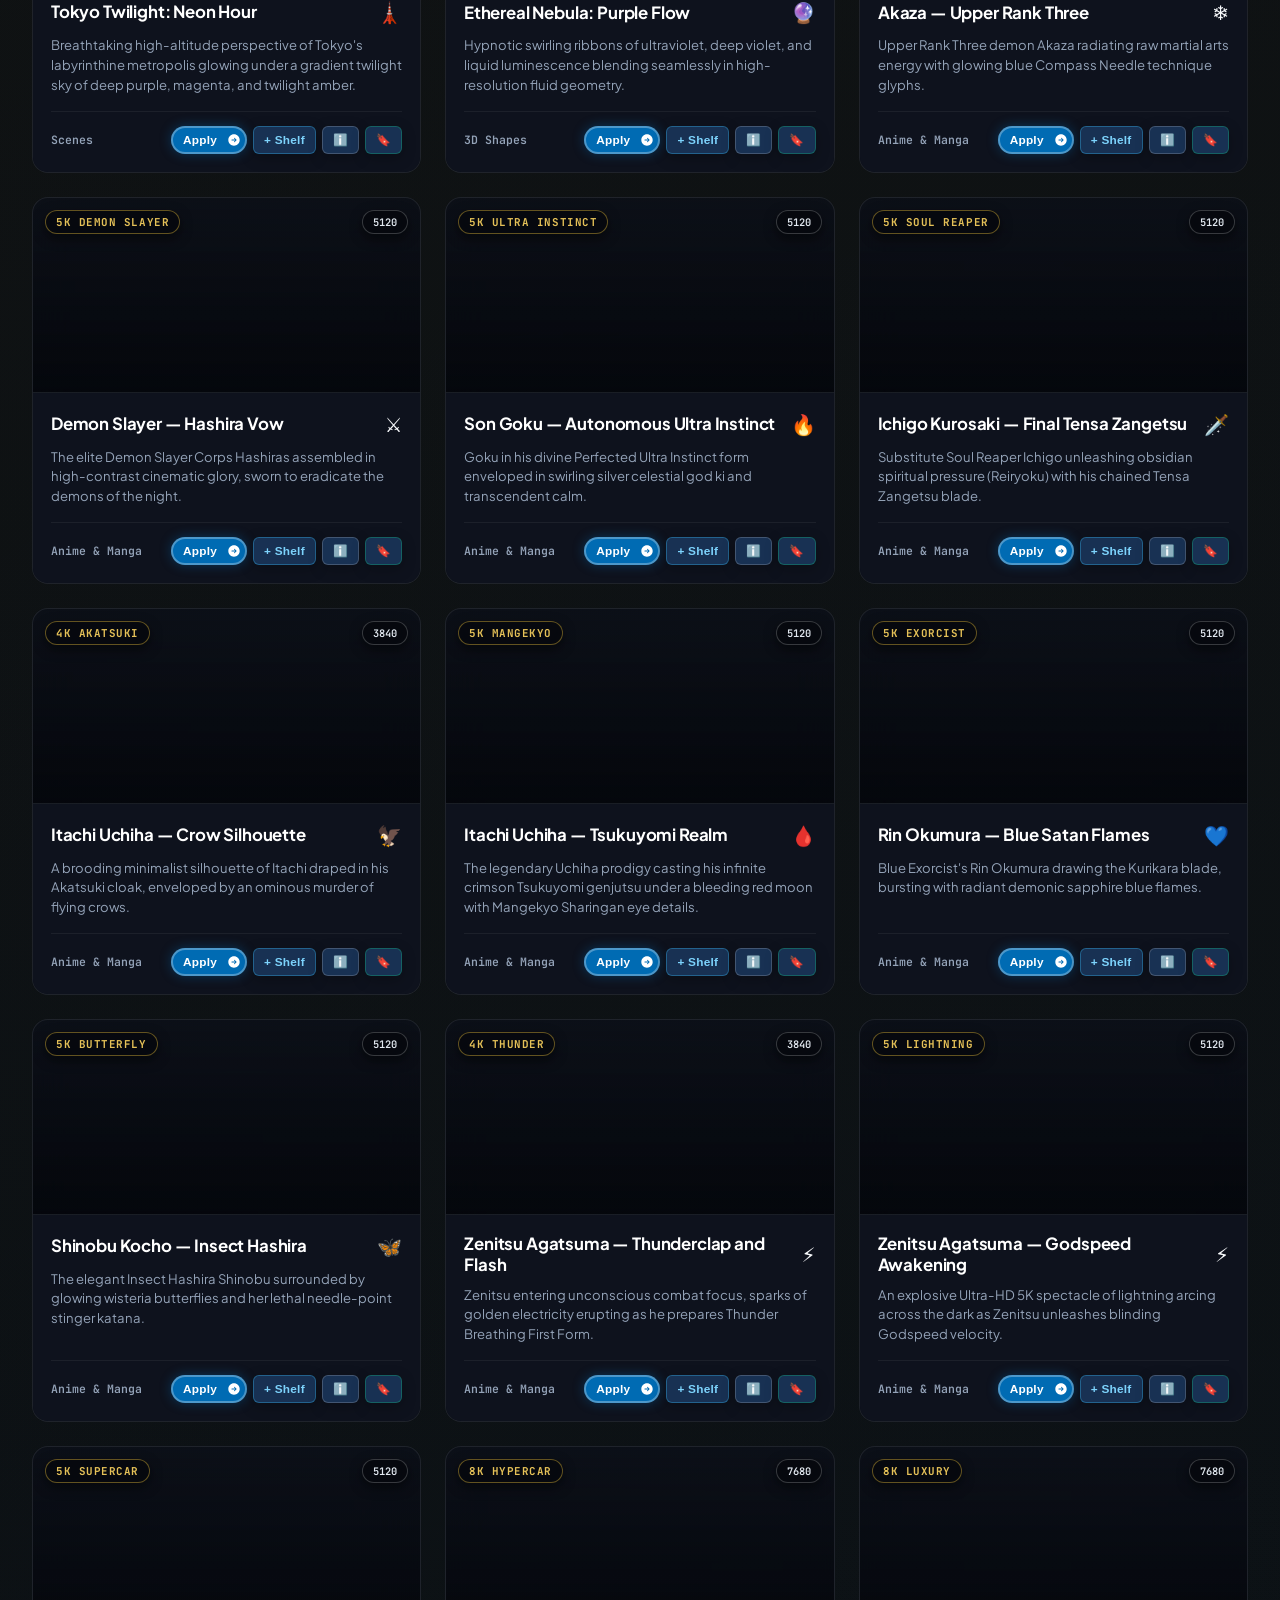
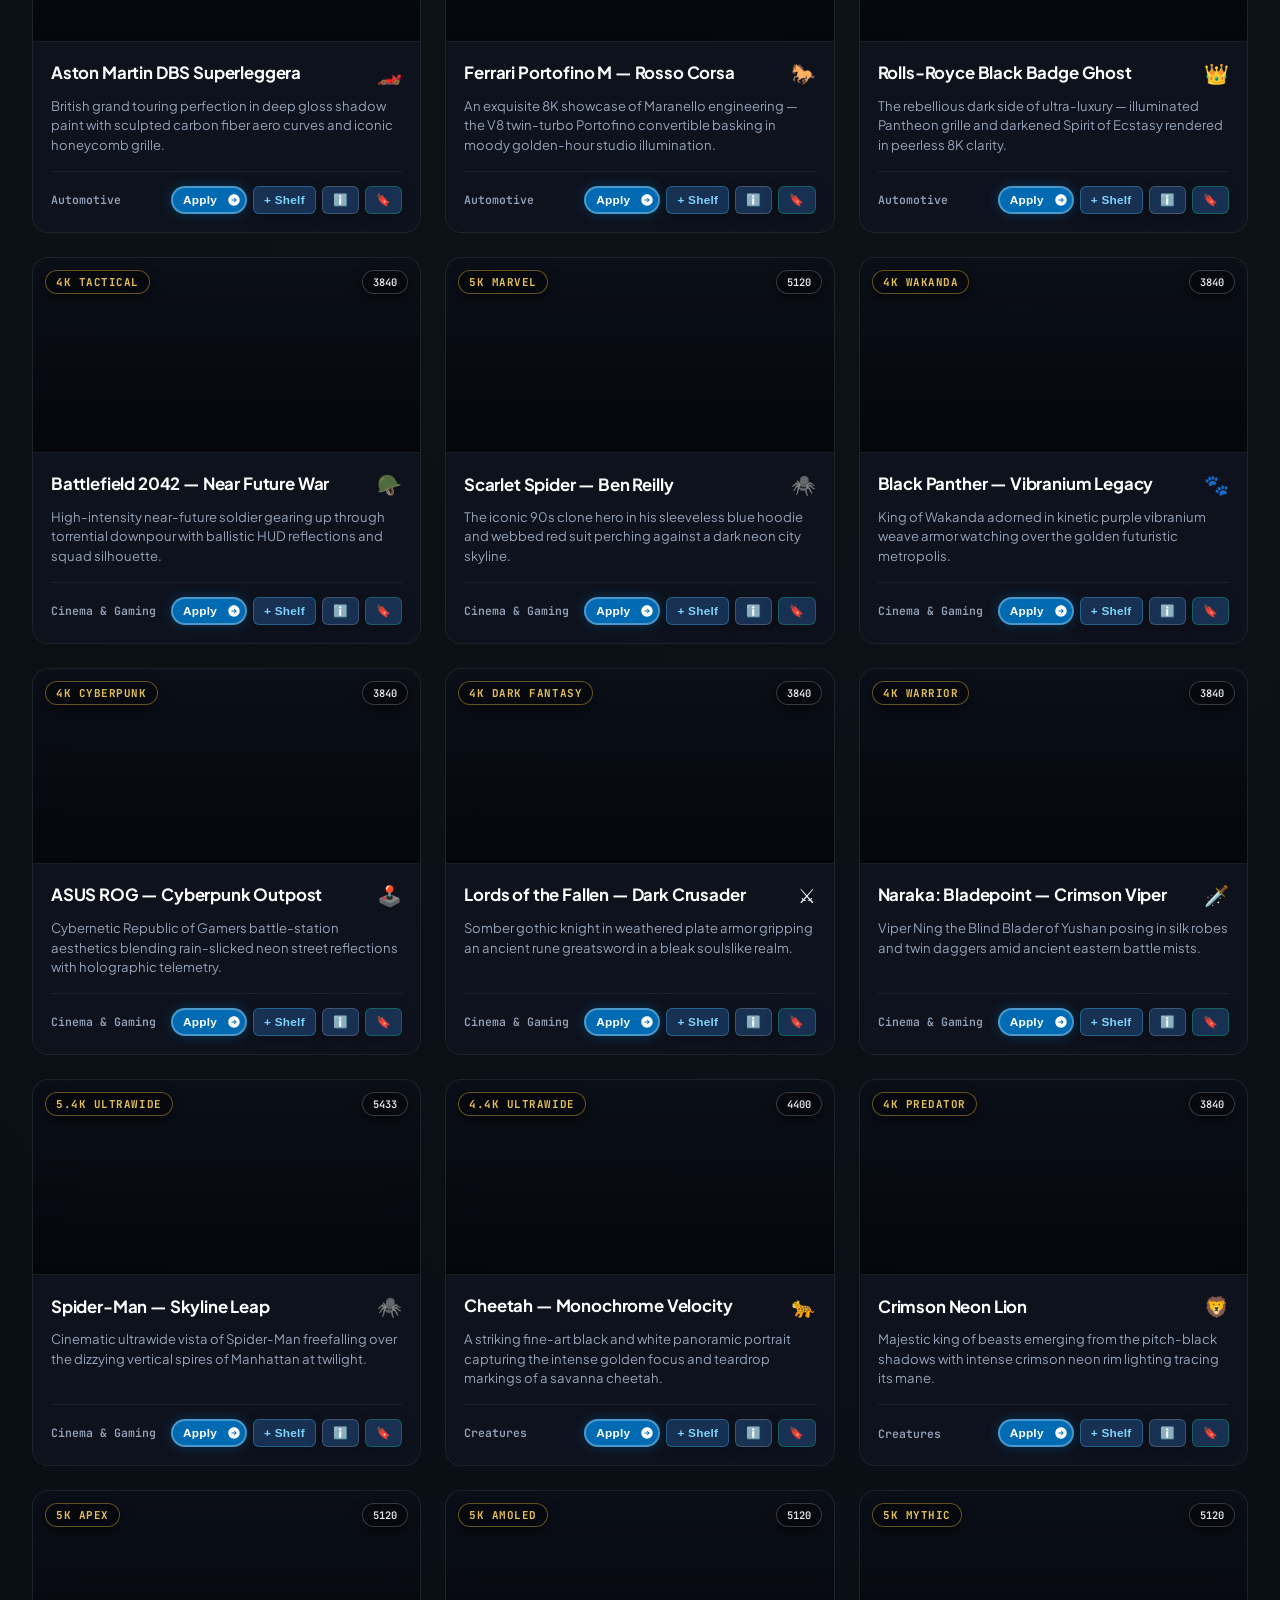
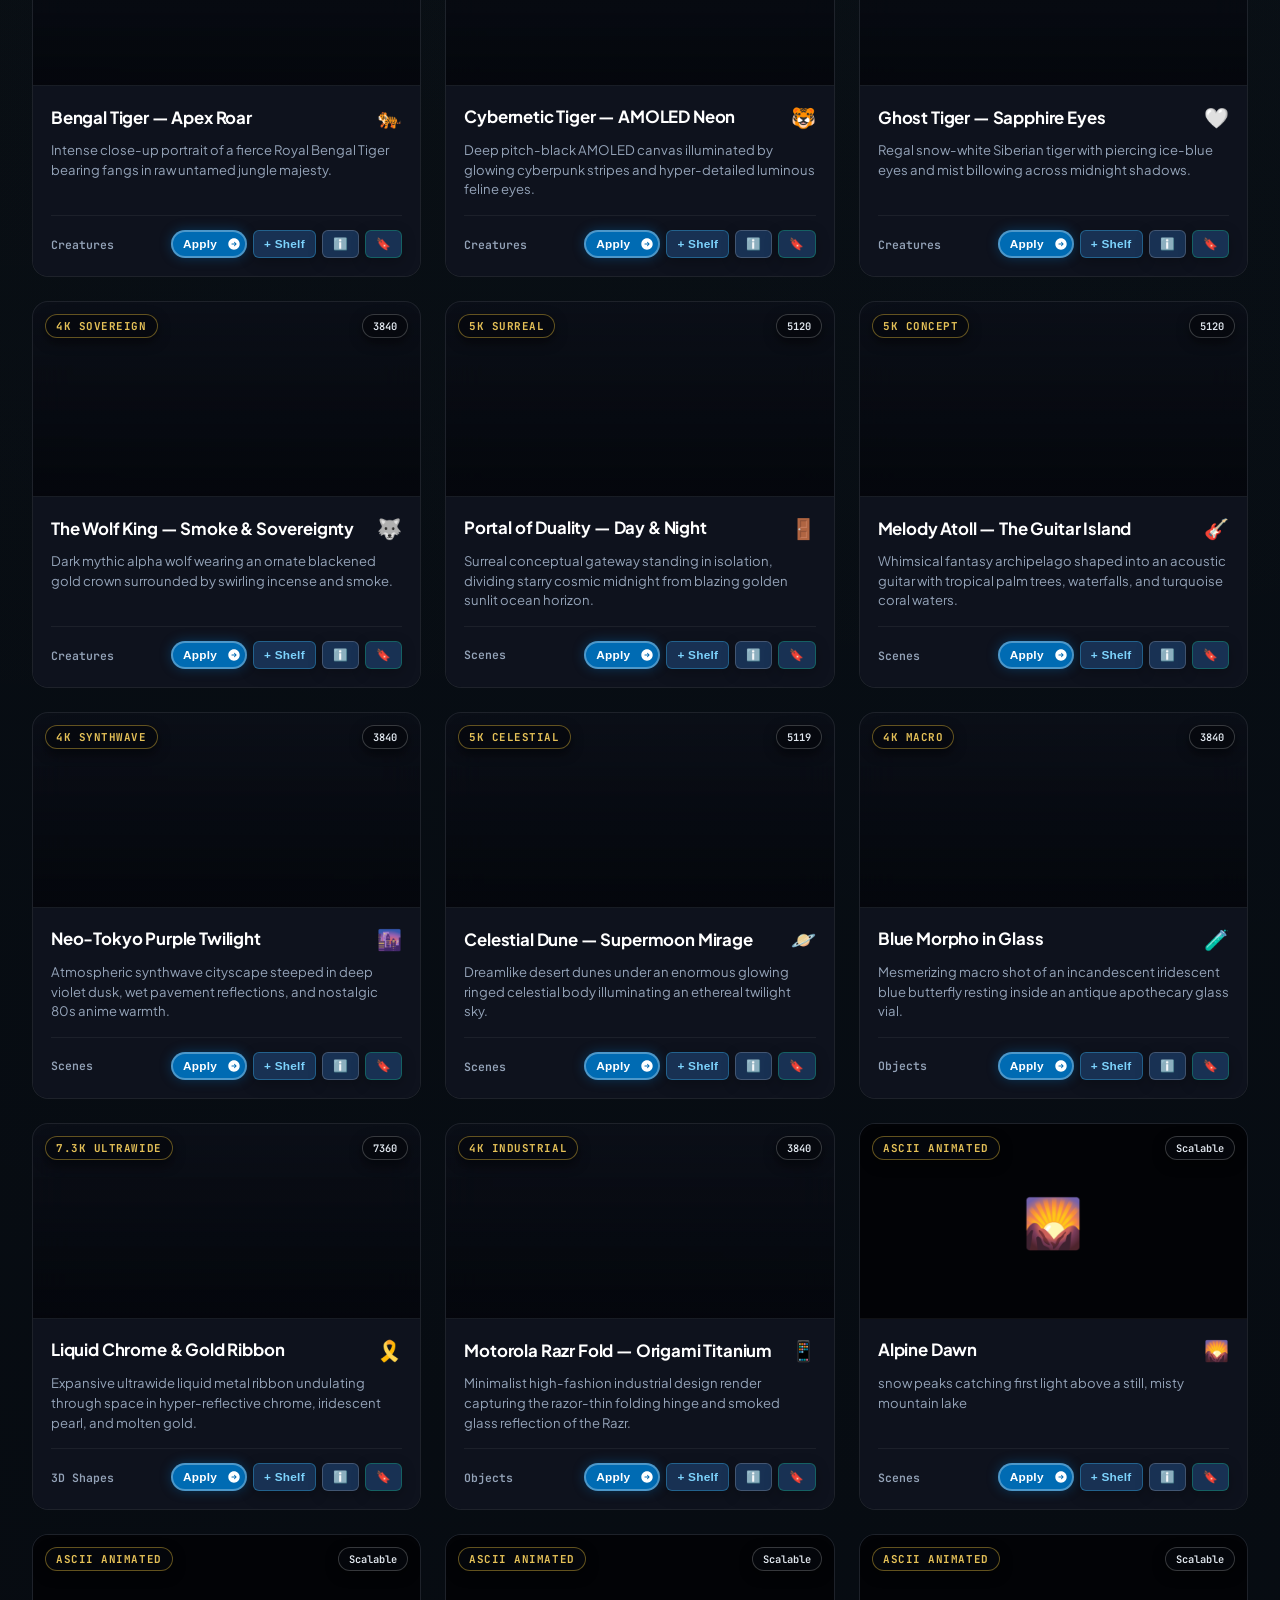
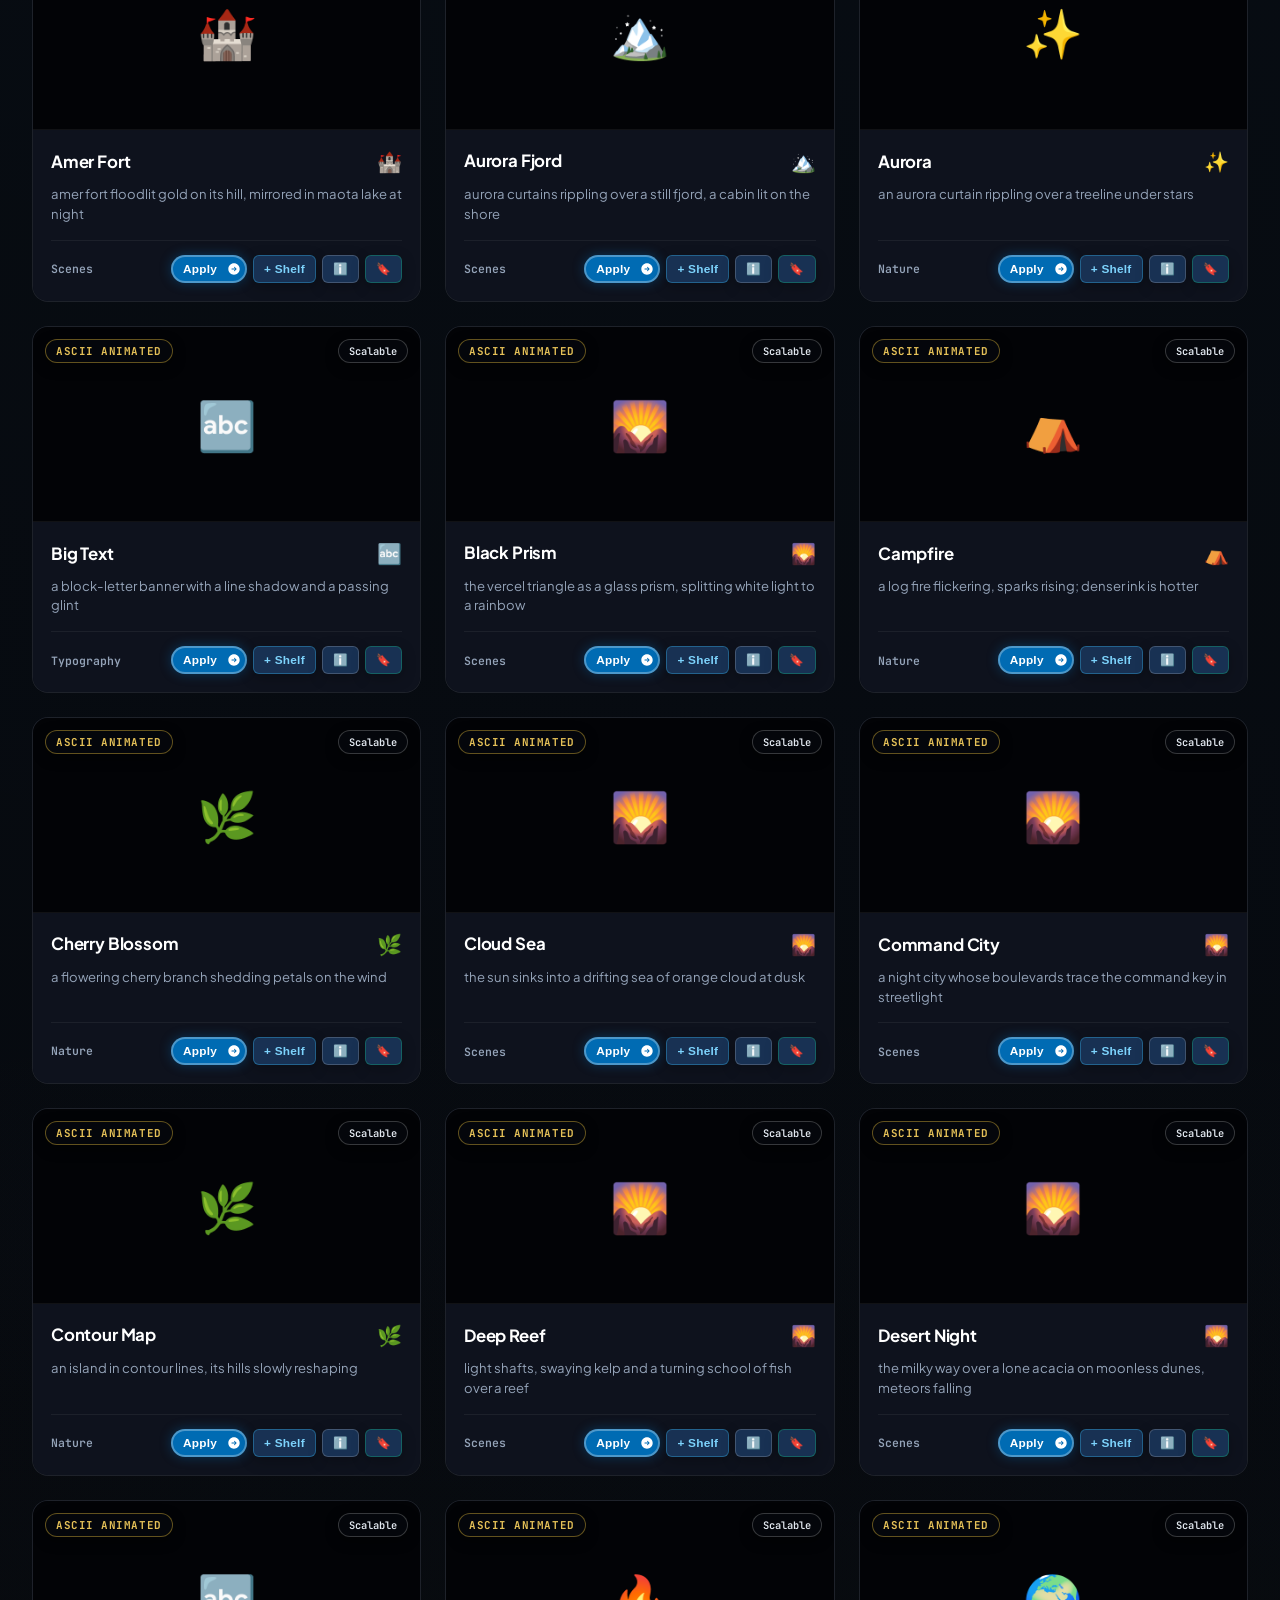
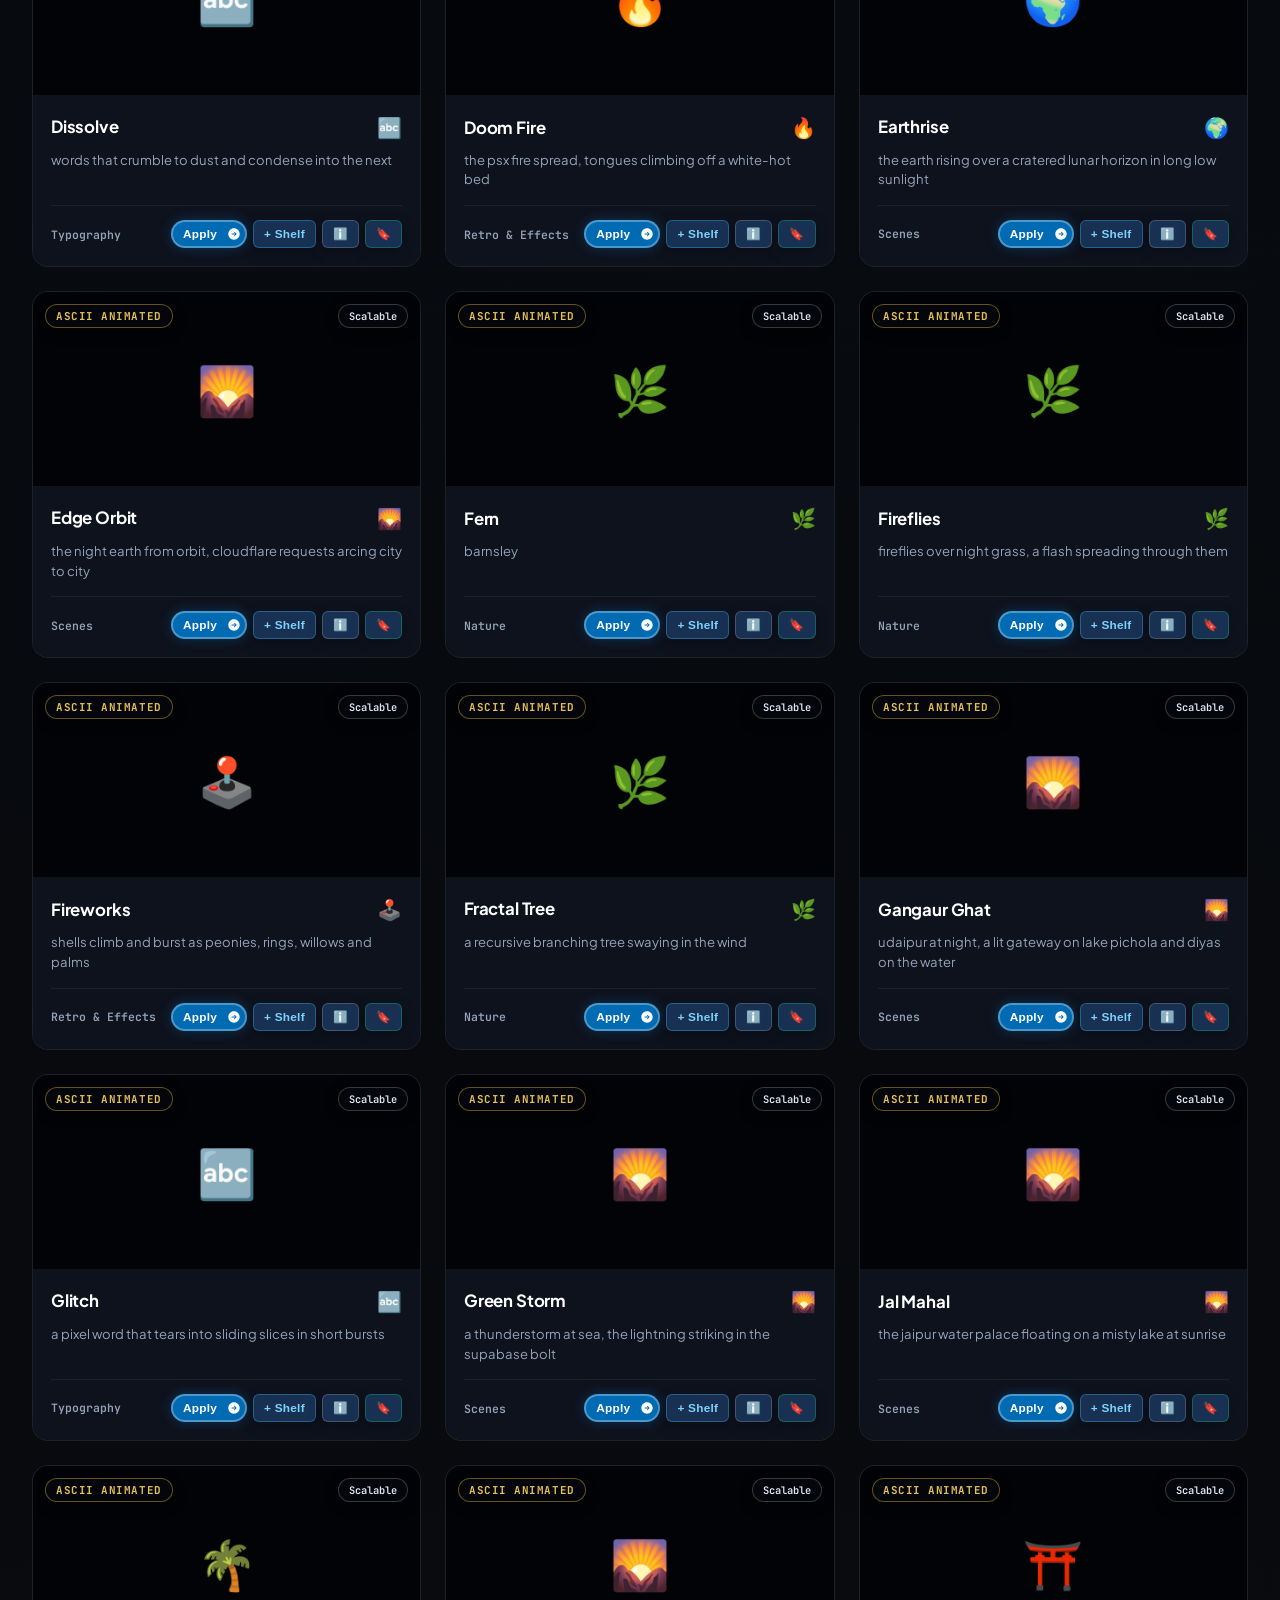
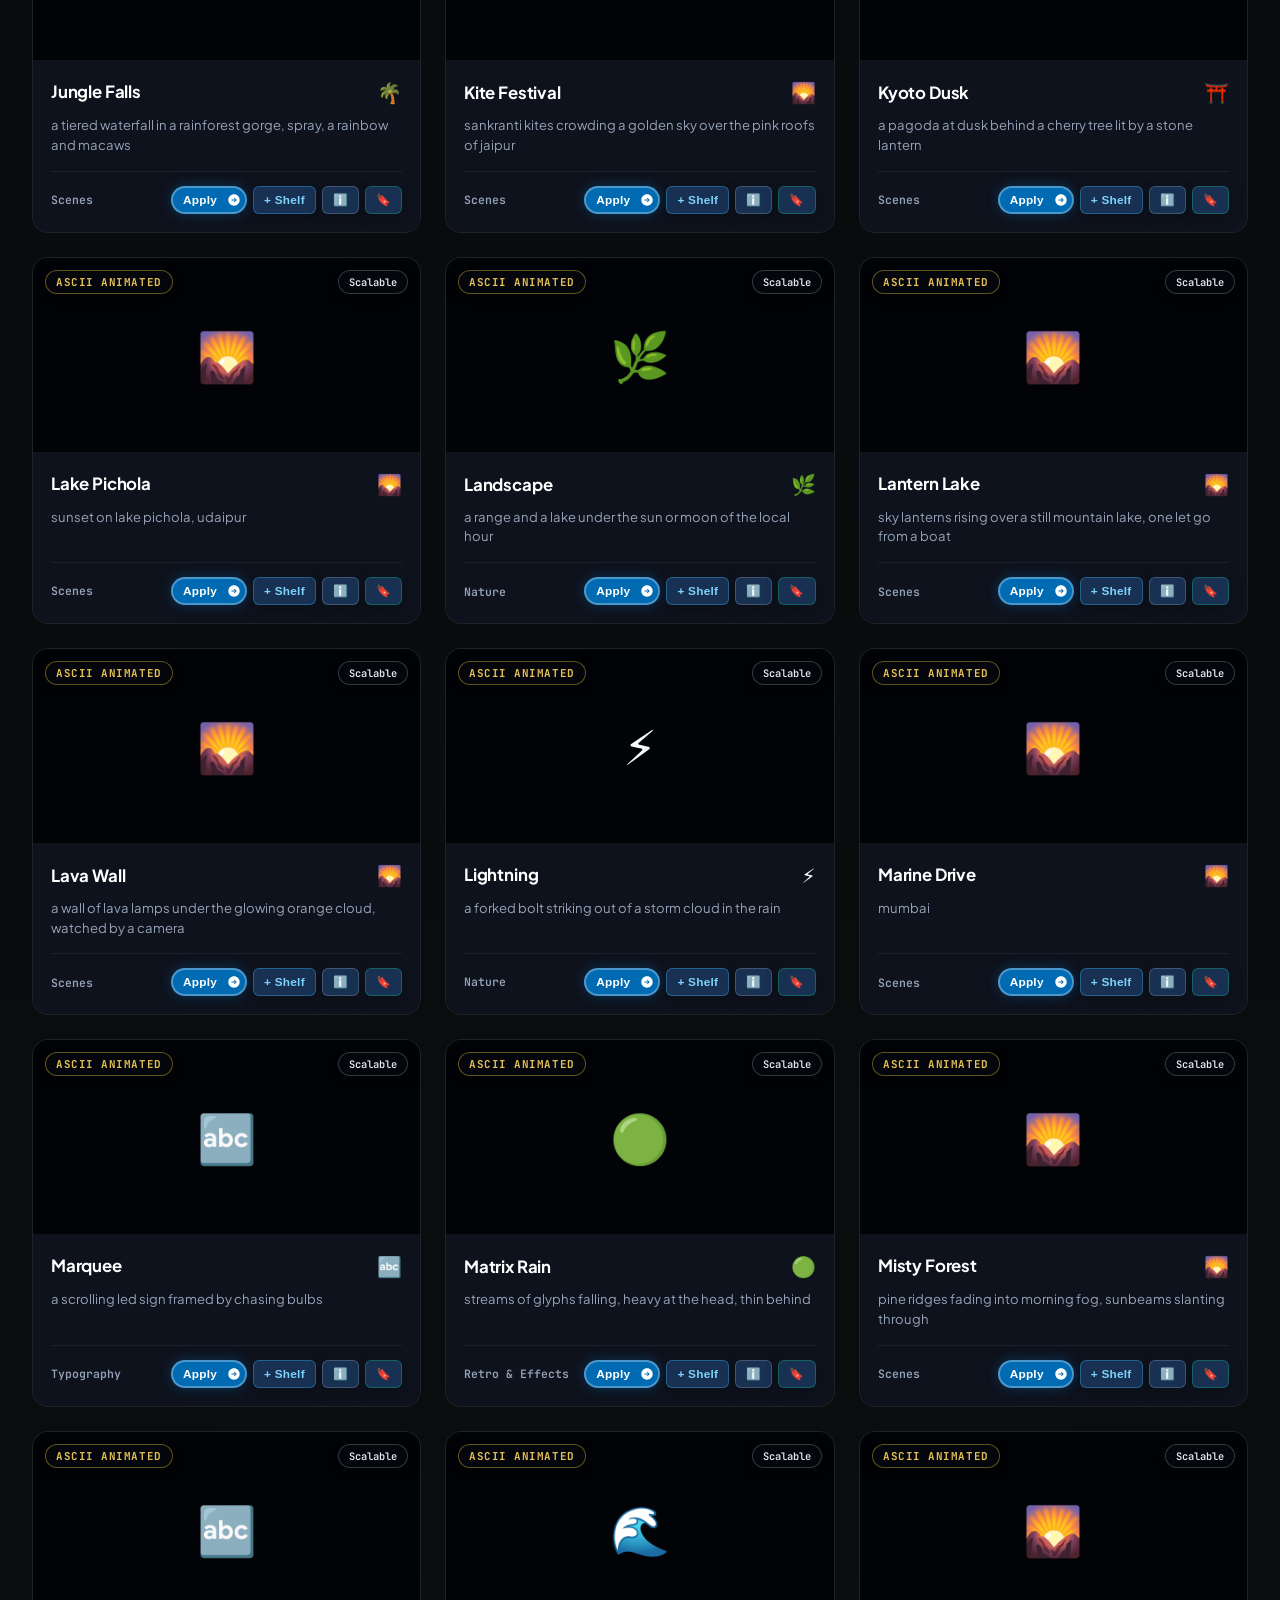
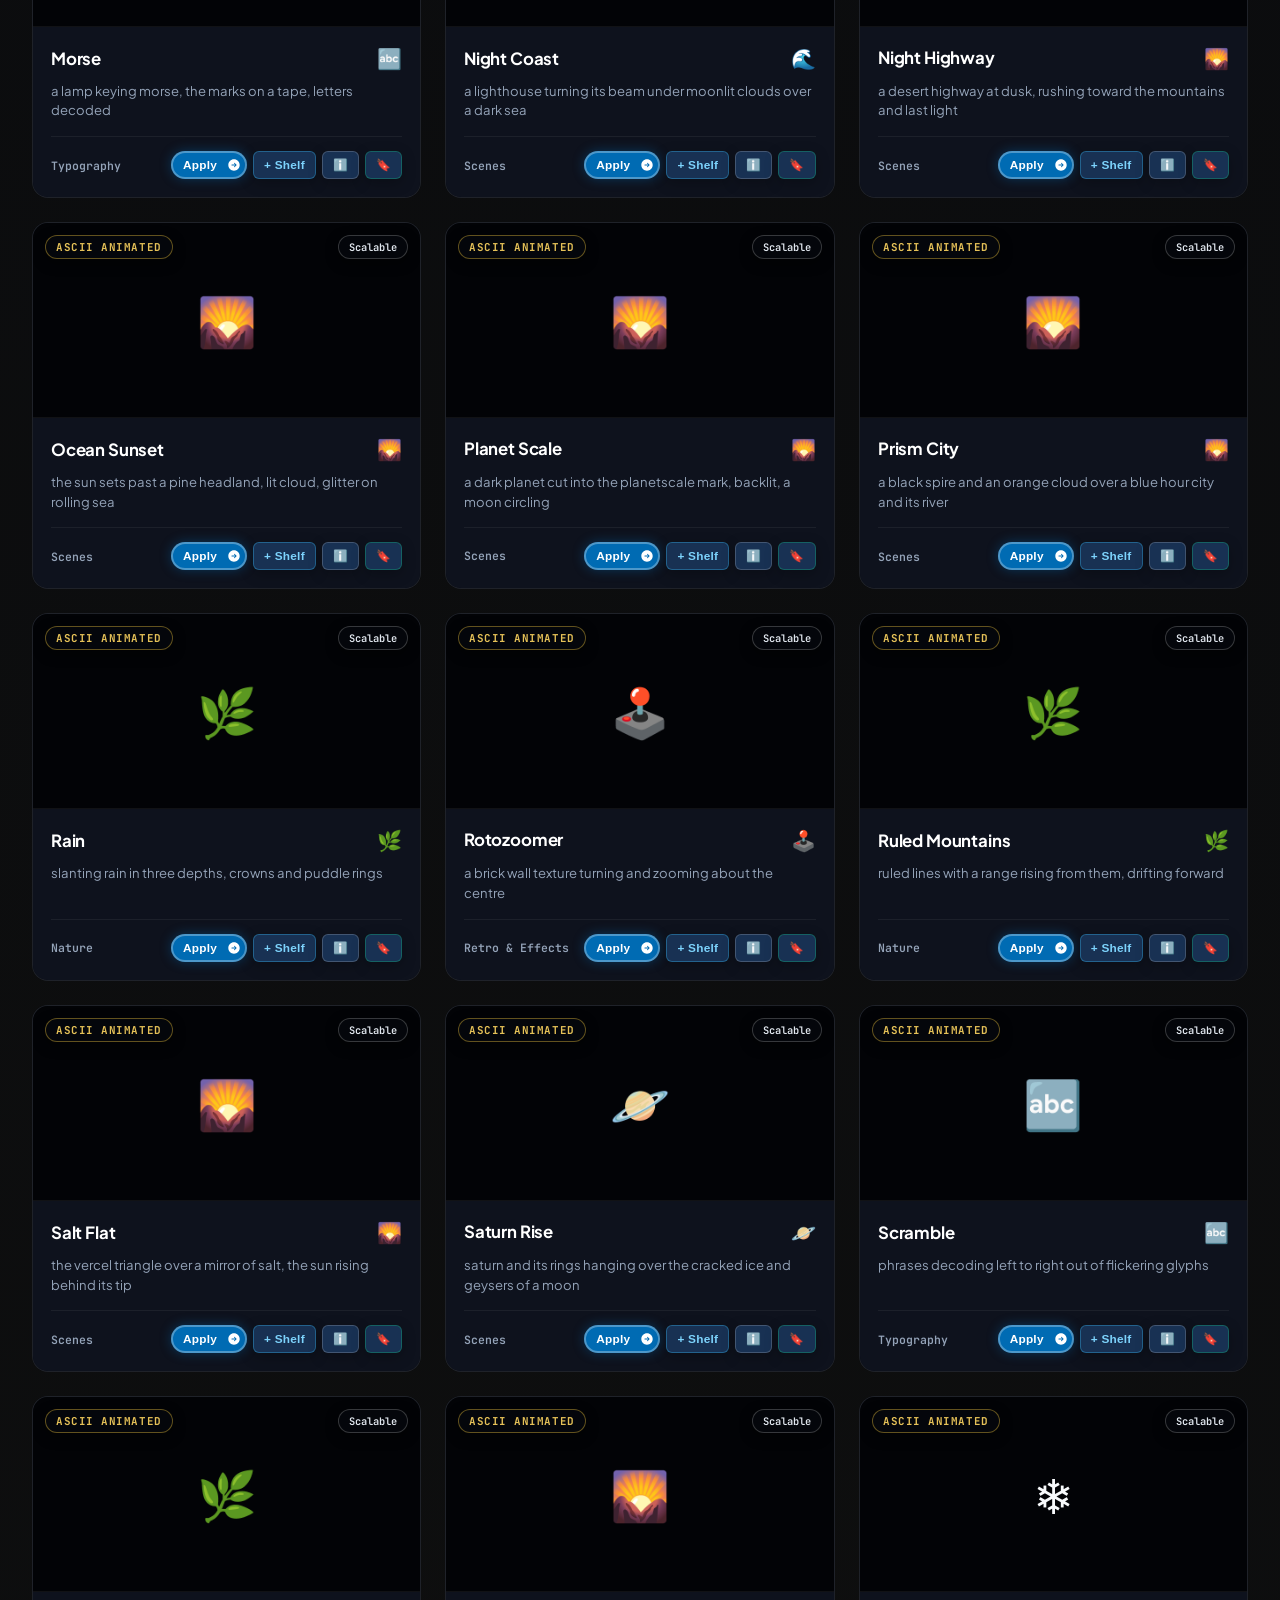
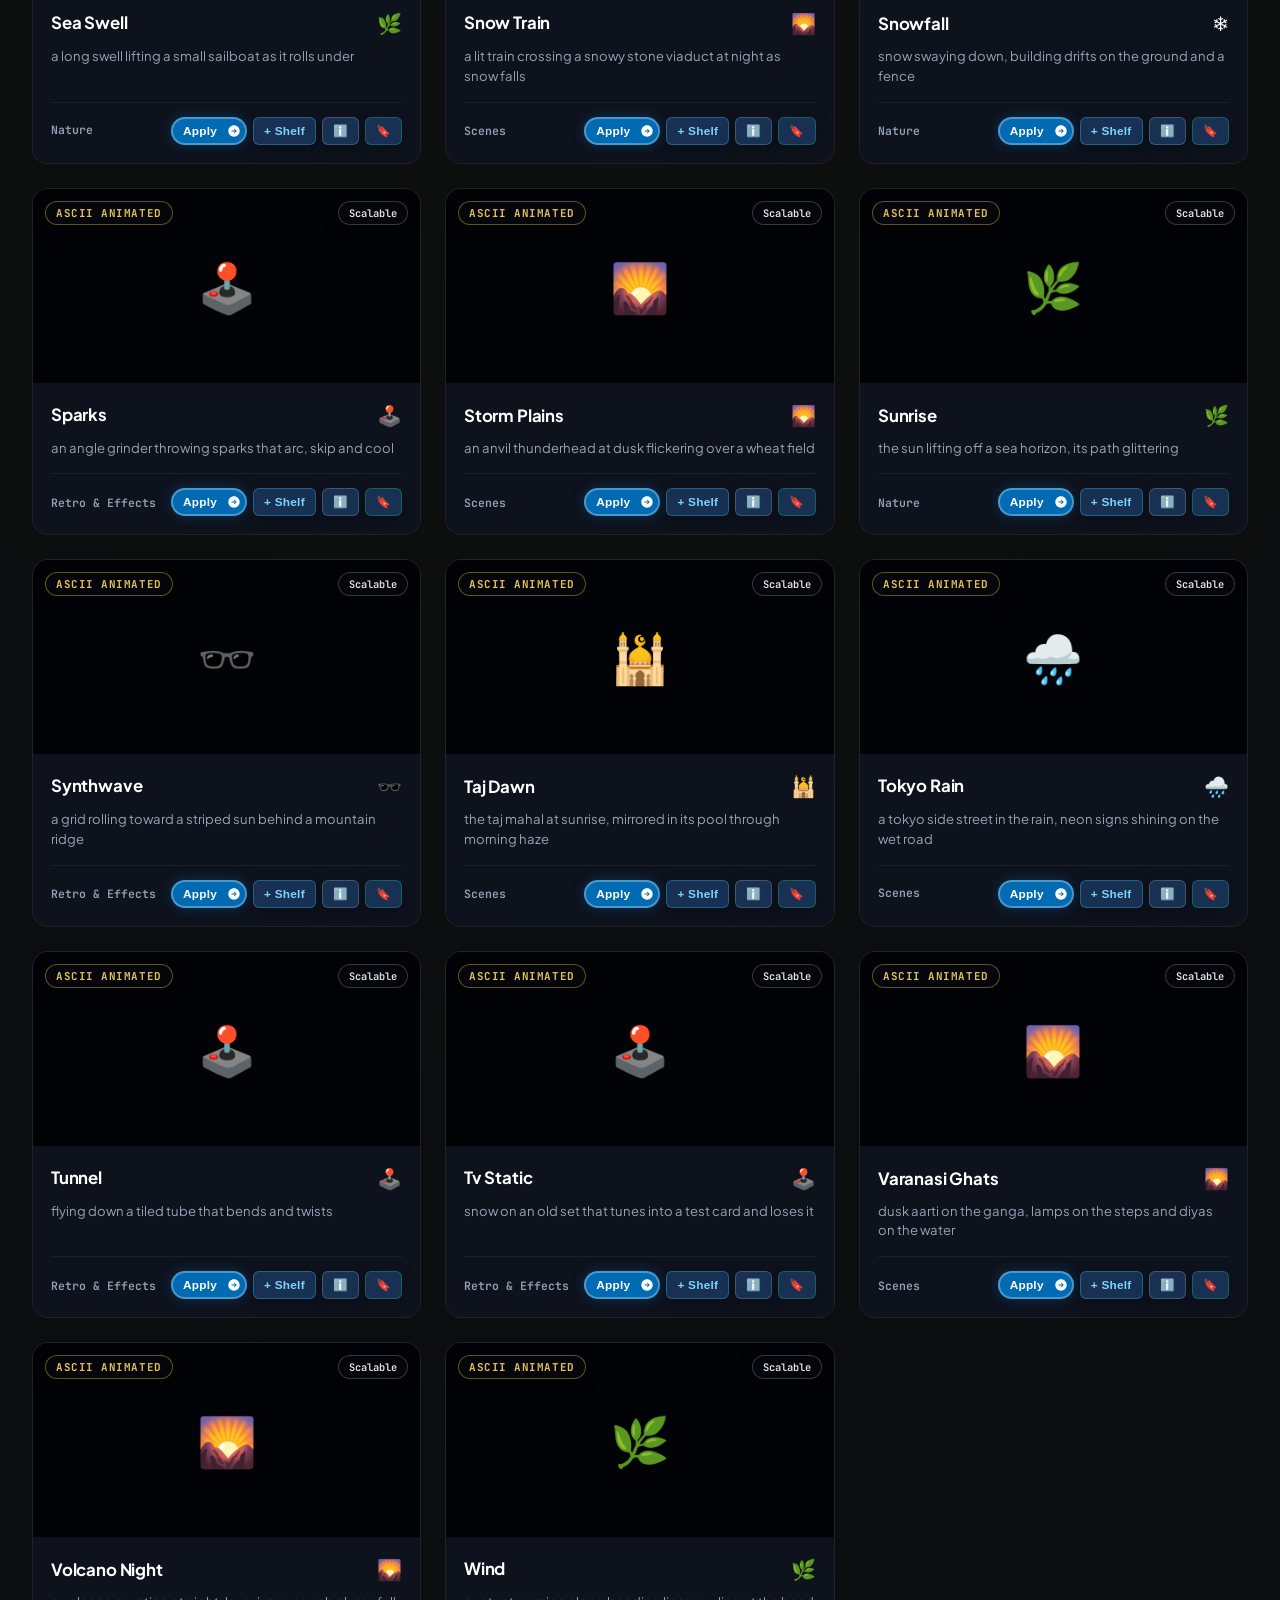
==== commit 00cbdd38: "feat(hub): integrate Uiverse adeladel522 Apply Now shine button" ====
--- a/vexa-wallpaper-hub/index.html
+++ b/vexa-wallpaper-hub/index.html
@@ -215,6 +215,100 @@
       }
     }
 
+    /* ── Uiverse.io adeladel522: Apply Now Shine Button ── */
+    .btn-apply-shine,
+    .button {
+      position: relative;
+      transition: all 0.3s ease-in-out;
+      box-shadow: 0px 8px 24px rgba(0, 107, 179, 0.4), 0px 4px 12px rgba(0, 0, 0, 0.3);
+      padding-block: 0.5rem;
+      padding-inline: 1.25rem;
+      background-color: rgb(0 107 179);
+      border-radius: 9999px;
+      display: inline-flex;
+      align-items: center;
+      justify-content: center;
+      cursor: pointer;
+      color: #ffffff;
+      gap: 10px;
+      font-weight: 700;
+      border: 3px solid rgba(255, 255, 255, 0.3);
+      outline: none;
+      overflow: hidden;
+      font-size: 0.92rem;
+      letter-spacing: 0.02em;
+      text-decoration: none;
+      white-space: nowrap;
+    }
+
+    .btn-apply-shine .icon,
+    .button .icon {
+      width: 22px;
+      height: 22px;
+      transition: all 0.3s ease-in-out;
+      flex-shrink: 0;
+      color: #ffffff;
+    }
+
+    .btn-apply-shine:hover,
+    .button:hover {
+      transform: scale(1.05);
+      border-color: rgba(255, 255, 255, 0.6);
+      box-shadow: 0px 12px 28px rgba(0, 107, 179, 0.6), 0 0 20px rgba(56, 189, 248, 0.4);
+    }
+
+    .btn-apply-shine:hover .icon,
+    .button:hover .icon {
+      transform: translate(4px);
+    }
+
+    .btn-apply-shine:hover::before,
+    .button:hover::before {
+      animation: shine 1.5s ease-out infinite;
+    }
+
+    .btn-apply-shine::before,
+    .button::before {
+      content: "";
+      position: absolute;
+      width: 100px;
+      height: 100%;
+      background-image: linear-gradient(
+        120deg,
+        rgba(255, 255, 255, 0) 30%,
+        rgba(255, 255, 255, 0.8),
+        rgba(255, 255, 255, 0) 70%
+      );
+      top: 0;
+      left: -100px;
+      opacity: 0.6;
+      pointer-events: none;
+    }
+
+    .btn-apply-shine.btn-sm {
+      padding-block: 0.38rem;
+      padding-inline: 1rem;
+      font-size: 0.82rem;
+      gap: 6px;
+      border-width: 2px;
+    }
+    .btn-apply-shine.btn-sm .icon {
+      width: 18px;
+      height: 18px;
+    }
+
+    @keyframes shine {
+      0% {
+        left: -100px;
+      }
+      60% {
+        left: 100%;
+      }
+      to {
+        left: 100%;
+      }
+    }
+
     /* ── MAIN CONTENT ── */
     main {
       flex: 1;
@@ -721,11 +815,65 @@
 
     /* Distinct accents for card action types */
     .btn-card-apply {
-      border-color: rgba(255, 212, 1, 0.45);
-      box-shadow: 0 0 10px rgba(255, 212, 1, 0.15);
+      position: relative;
+      background-color: rgb(0 107 179) !important;
+      border: 2px solid rgba(255, 255, 255, 0.3) !important;
+      box-shadow: 0 0 12px rgba(0, 107, 179, 0.4);
+      border-radius: 9999px !important;
+      overflow: hidden;
+      transition: all 0.25s ease-in-out;
+      gap: 4px;
+      padding-inline: 4px;
     }
     .btn-card-apply span {
-      color: #ffd401;
+      color: #ffffff !important;
+      font-weight: 700;
+      padding: 5px 6px;
+      gap: 3px;
+    }
+    .btn-card-apply .icon {
+      width: 14px;
+      height: 14px;
+      transition: all 0.25s ease-in-out;
+      flex-shrink: 0;
+      color: #ffffff;
+      display: inline-block;
+      vertical-align: middle;
+      z-index: 20;
+    }
+    .btn-card-apply:hover {
+      transform: scale(1.06);
+      border-color: rgba(255, 255, 255, 0.7) !important;
+      box-shadow: 0 0 18px rgba(0, 107, 179, 0.65), 0 0 12px rgba(56, 189, 248, 0.4);
+    }
+    .btn-card-apply:hover .icon {
+      transform: translate(3px);
+    }
+    .btn-card-apply:hover::before {
+      animation: shine 1.5s ease-out infinite;
+    }
+    .btn-card-apply::before {
+      content: "";
+      position: absolute;
+      width: 60px;
+      height: 100%;
+      background-image: linear-gradient(
+        120deg,
+        rgba(255, 255, 255, 0) 30%,
+        rgba(255, 255, 255, 0.8),
+        rgba(255, 255, 255, 0) 70%
+      );
+      top: 0;
+      left: -60px;
+      opacity: 0.6;
+      pointer-events: none;
+    }
+    .btn-card-apply:after {
+      display: none !important;
+    }
+    .btn-card-apply:hover span {
+      color: #ffffff !important;
+      animation: none !important;
     }
 
     .btn-card-add {
@@ -1024,8 +1172,11 @@
         <span>← Back to VexaBookmarks</span>
       </a>
 
-      <button class="btn btn-primary" id="btn-apply-active" type="button">
-        <span>⚡ Apply to New Tab</span>
+      <button class="btn-apply-shine" id="btn-apply-active" type="button" title="Apply active wallpaper to New Tab">
+        Apply Now
+        <svg fill="currentColor" viewBox="0 0 24 24" class="icon" aria-hidden="true">
+          <path clip-rule="evenodd" d="M12 2.25c-5.385 0-9.75 4.365-9.75 9.75s4.365 9.75 9.75 9.75 9.75-4.365 9.75-9.75S17.385 2.25 12 2.25zm4.28 10.28a.75.75 0 000-1.06l-3-3a.75.75 0 10-1.06 1.06l1.72 1.72H8.25a.75.75 0 000 1.5h5.69l-1.72 1.72a.75.75 0 101.06 1.06l3-3z" fill-rule="evenodd"></path>
+        </svg>
       </button>
     </div>
   </header>
@@ -1049,8 +1200,11 @@
           <button class="btn btn-secondary btn-sm" id="btn-stage-details" type="button">
             <span>ℹ️ Details</span>
           </button>
-          <button class="btn btn-primary btn-sm" id="btn-stage-apply" type="button">
-            <span>⚡ Apply Now</span>
+          <button class="btn-apply-shine btn-sm" id="btn-stage-apply" type="button" title="Apply this wallpaper to your Vexa New Tab">
+            Apply Now
+            <svg fill="currentColor" viewBox="0 0 24 24" class="icon" aria-hidden="true">
+              <path clip-rule="evenodd" d="M12 2.25c-5.385 0-9.75 4.365-9.75 9.75s4.365 9.75 9.75 9.75 9.75-4.365 9.75-9.75S17.385 2.25 12 2.25zm4.28 10.28a.75.75 0 000-1.06l-3-3a.75.75 0 10-1.06 1.06l1.72 1.72H8.25a.75.75 0 000 1.5h5.69l-1.72 1.72a.75.75 0 101.06 1.06l3-3z" fill-rule="evenodd"></path>
+            </svg>
           </button>
           <button class="btn btn-secondary btn-sm" id="btn-stage-install" type="button">
             <span>+ Add to Shelf</span>
@@ -1175,7 +1329,12 @@
       <div class="modal-footer">
         <button class="btn btn-secondary" id="modal-btn-bookmark" type="button"><span>🔖 Bookmark</span></button>
         <button class="btn btn-secondary" id="modal-btn-install" type="button"><span>+ Add to Shelf</span></button>
-        <button class="btn btn-primary" id="modal-btn-apply" type="button"><span>⚡ Apply to New Tab</span></button>
+        <button class="btn-apply-shine" id="modal-btn-apply" type="button" title="Apply to Vexa New Tab">
+          Apply Now
+          <svg fill="currentColor" viewBox="0 0 24 24" class="icon" aria-hidden="true">
+            <path clip-rule="evenodd" d="M12 2.25c-5.385 0-9.75 4.365-9.75 9.75s4.365 9.75 9.75 9.75 9.75-4.365 9.75-9.75S17.385 2.25 12 2.25zm4.28 10.28a.75.75 0 000-1.06l-3-3a.75.75 0 10-1.06 1.06l1.72 1.72H8.25a.75.75 0 000 1.5h5.69l-1.72 1.72a.75.75 0 101.06 1.06l3-3z" fill-rule="evenodd"></path>
+          </svg>
+        </button>
       </div>
     </div>
   </div>
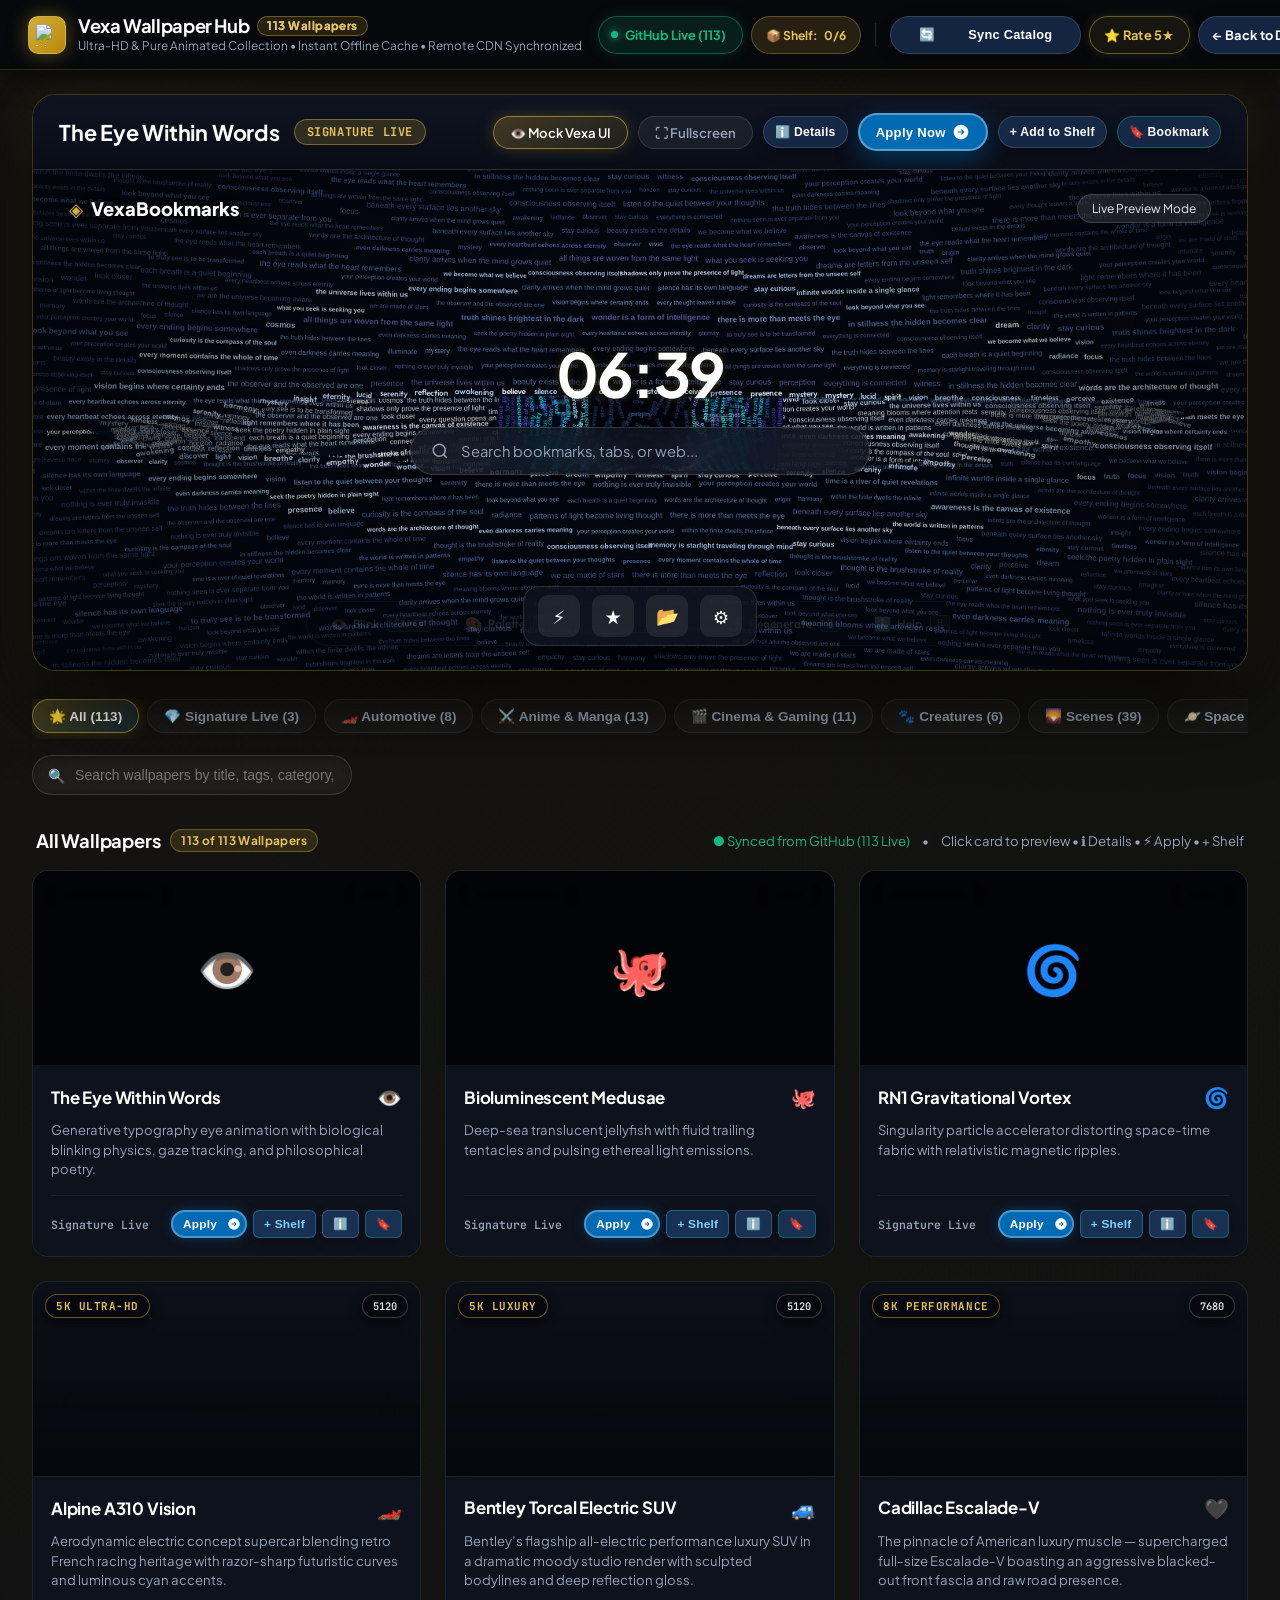
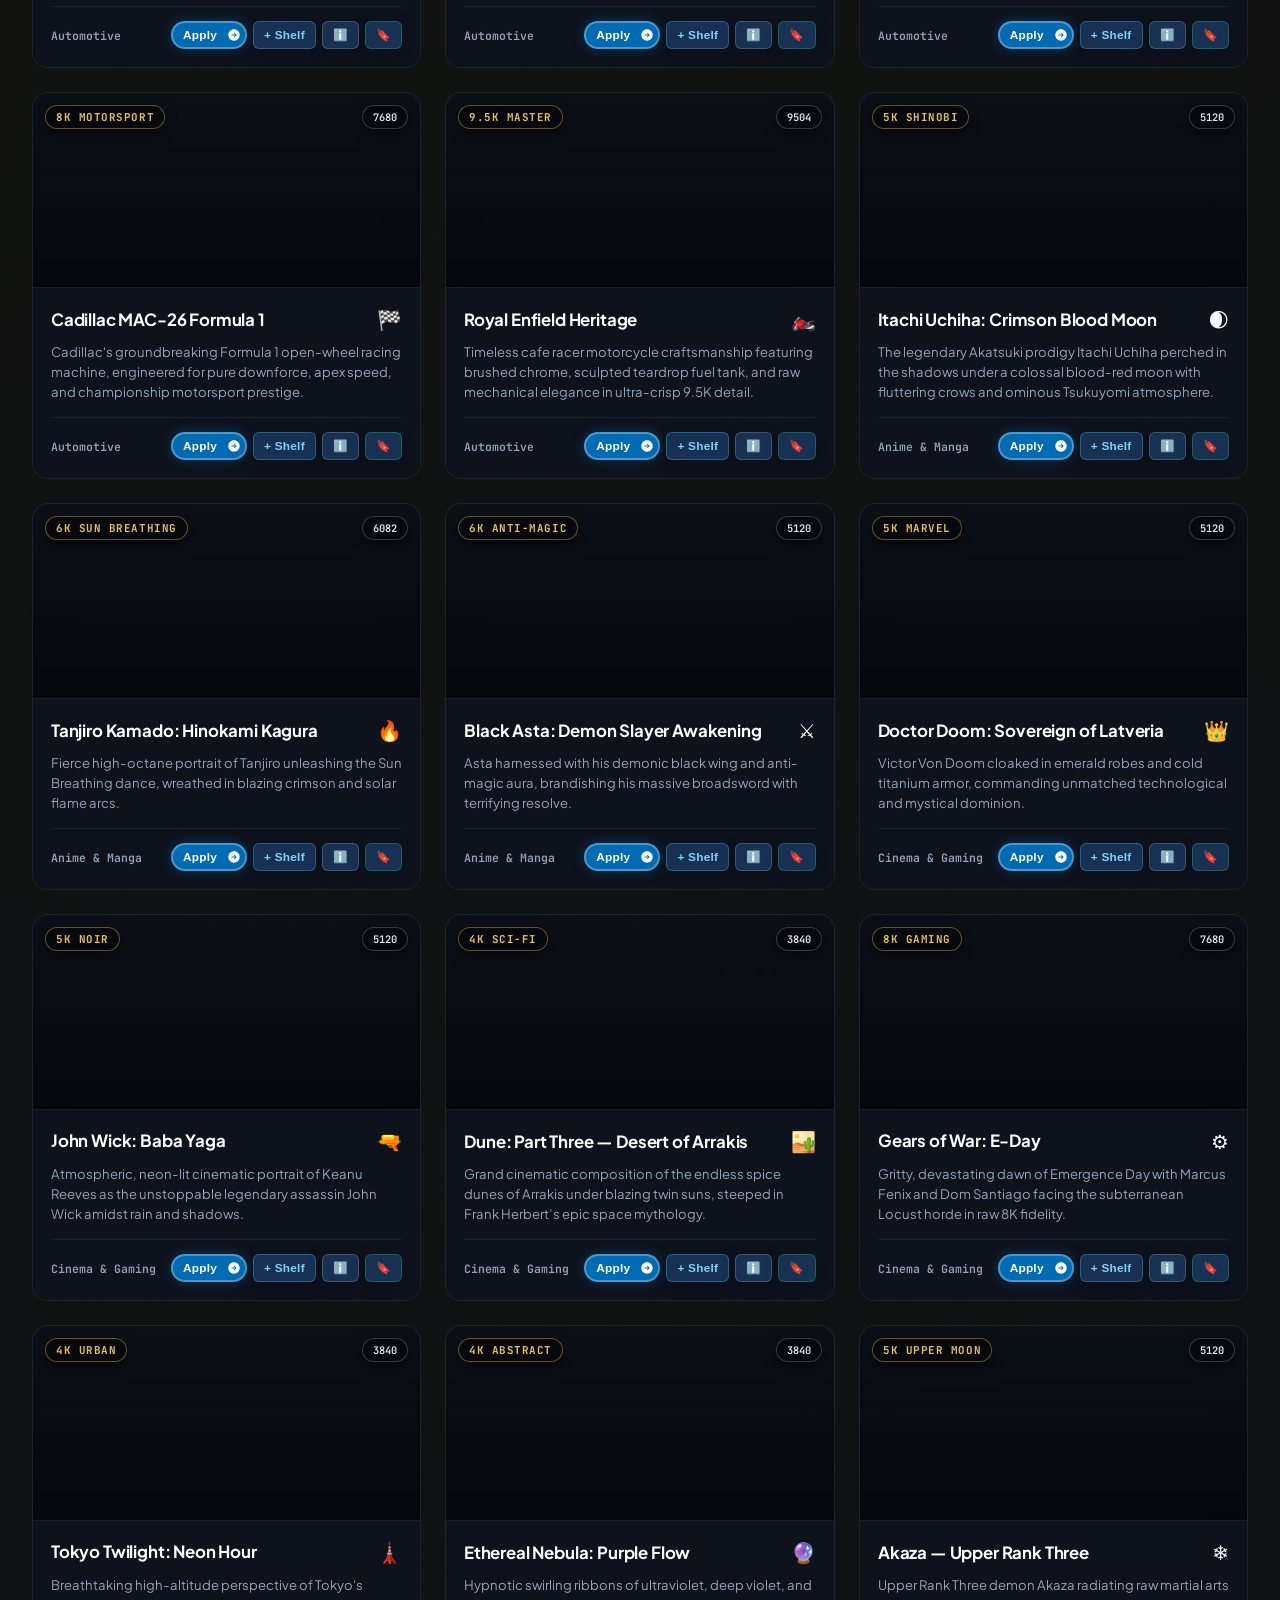
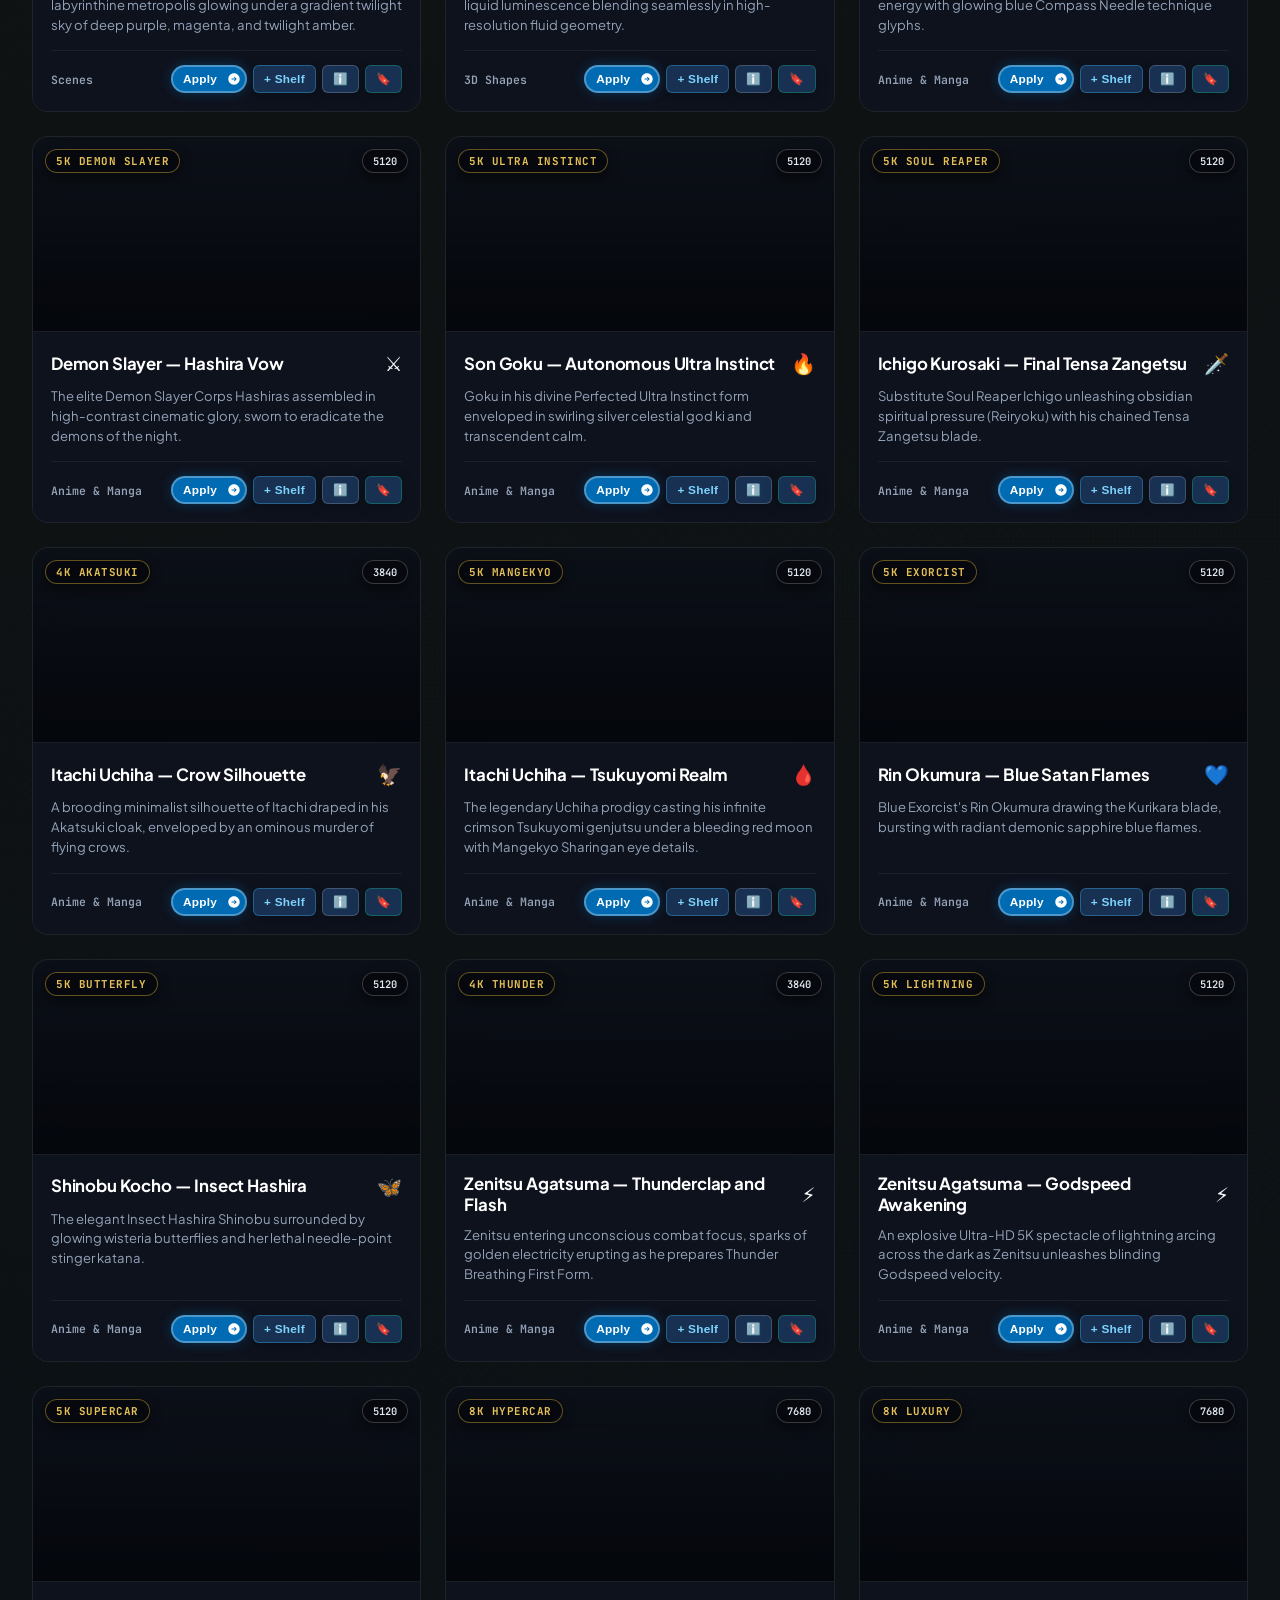
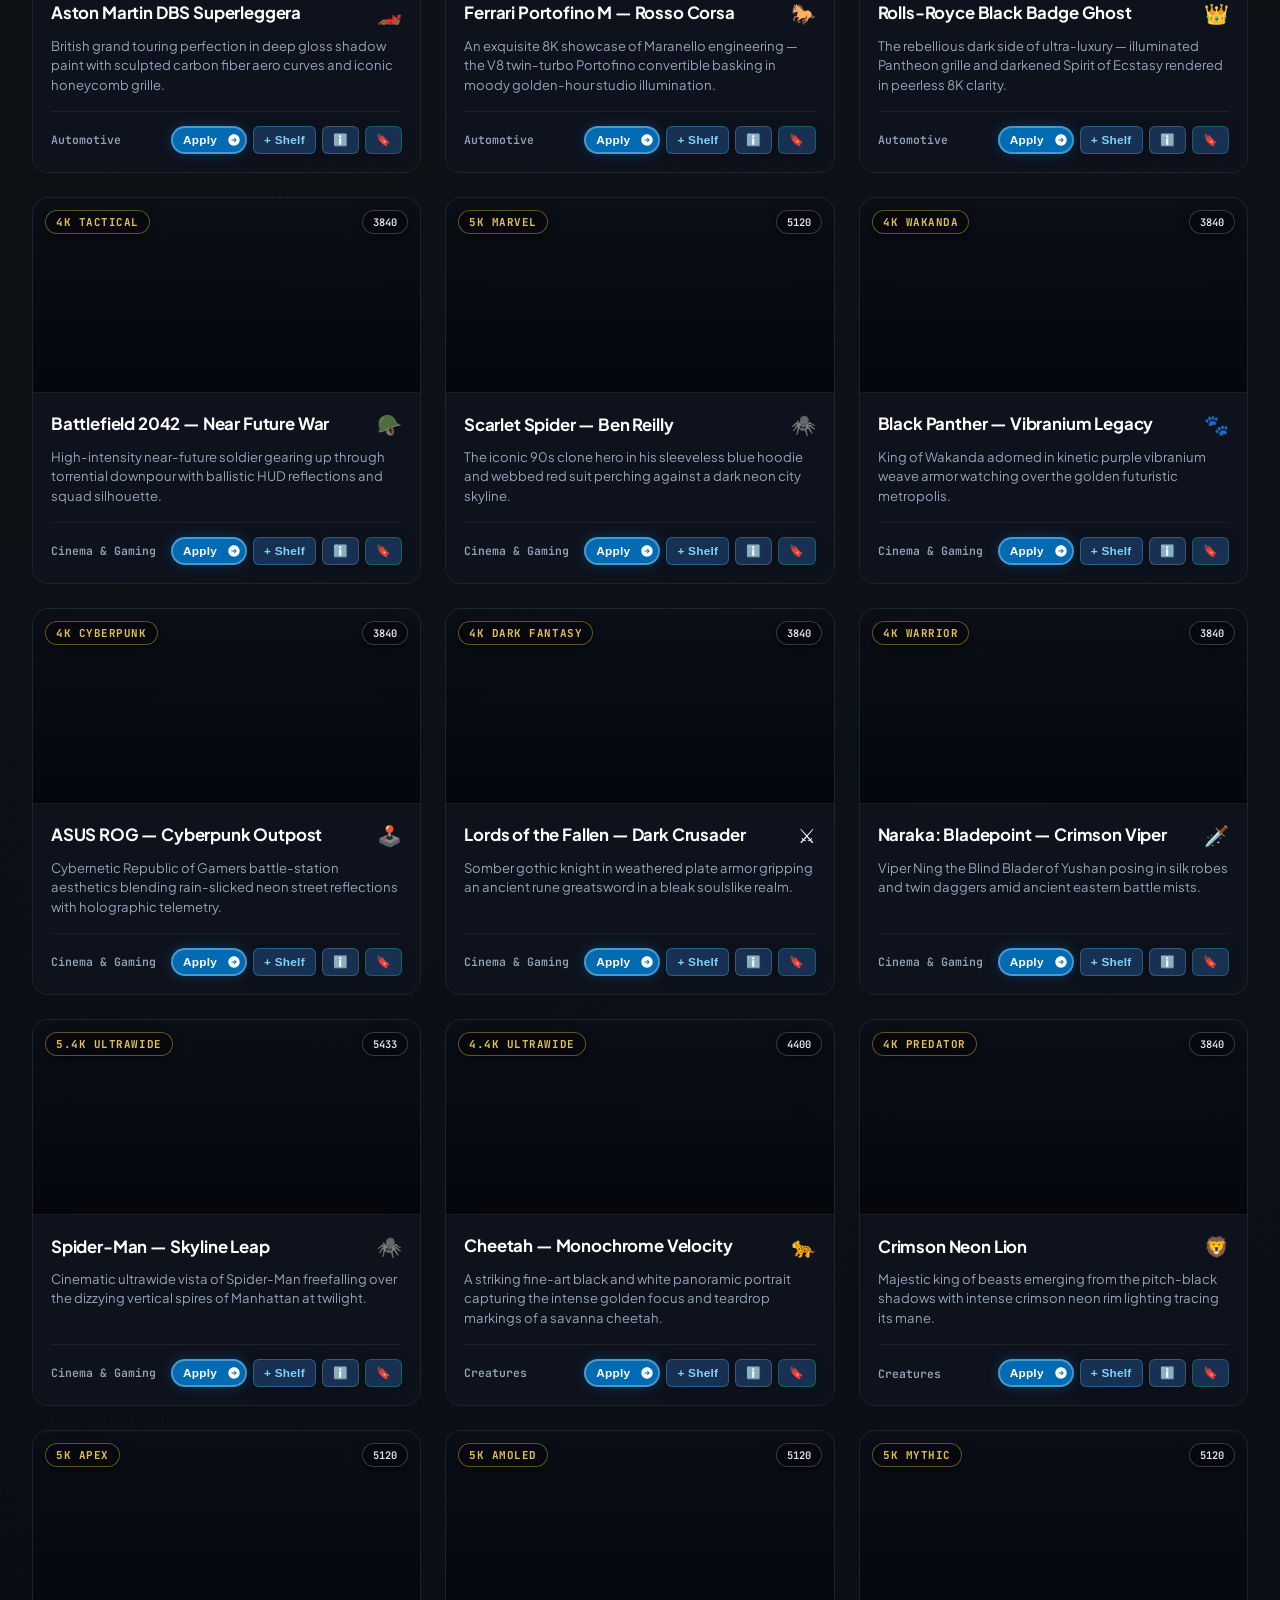
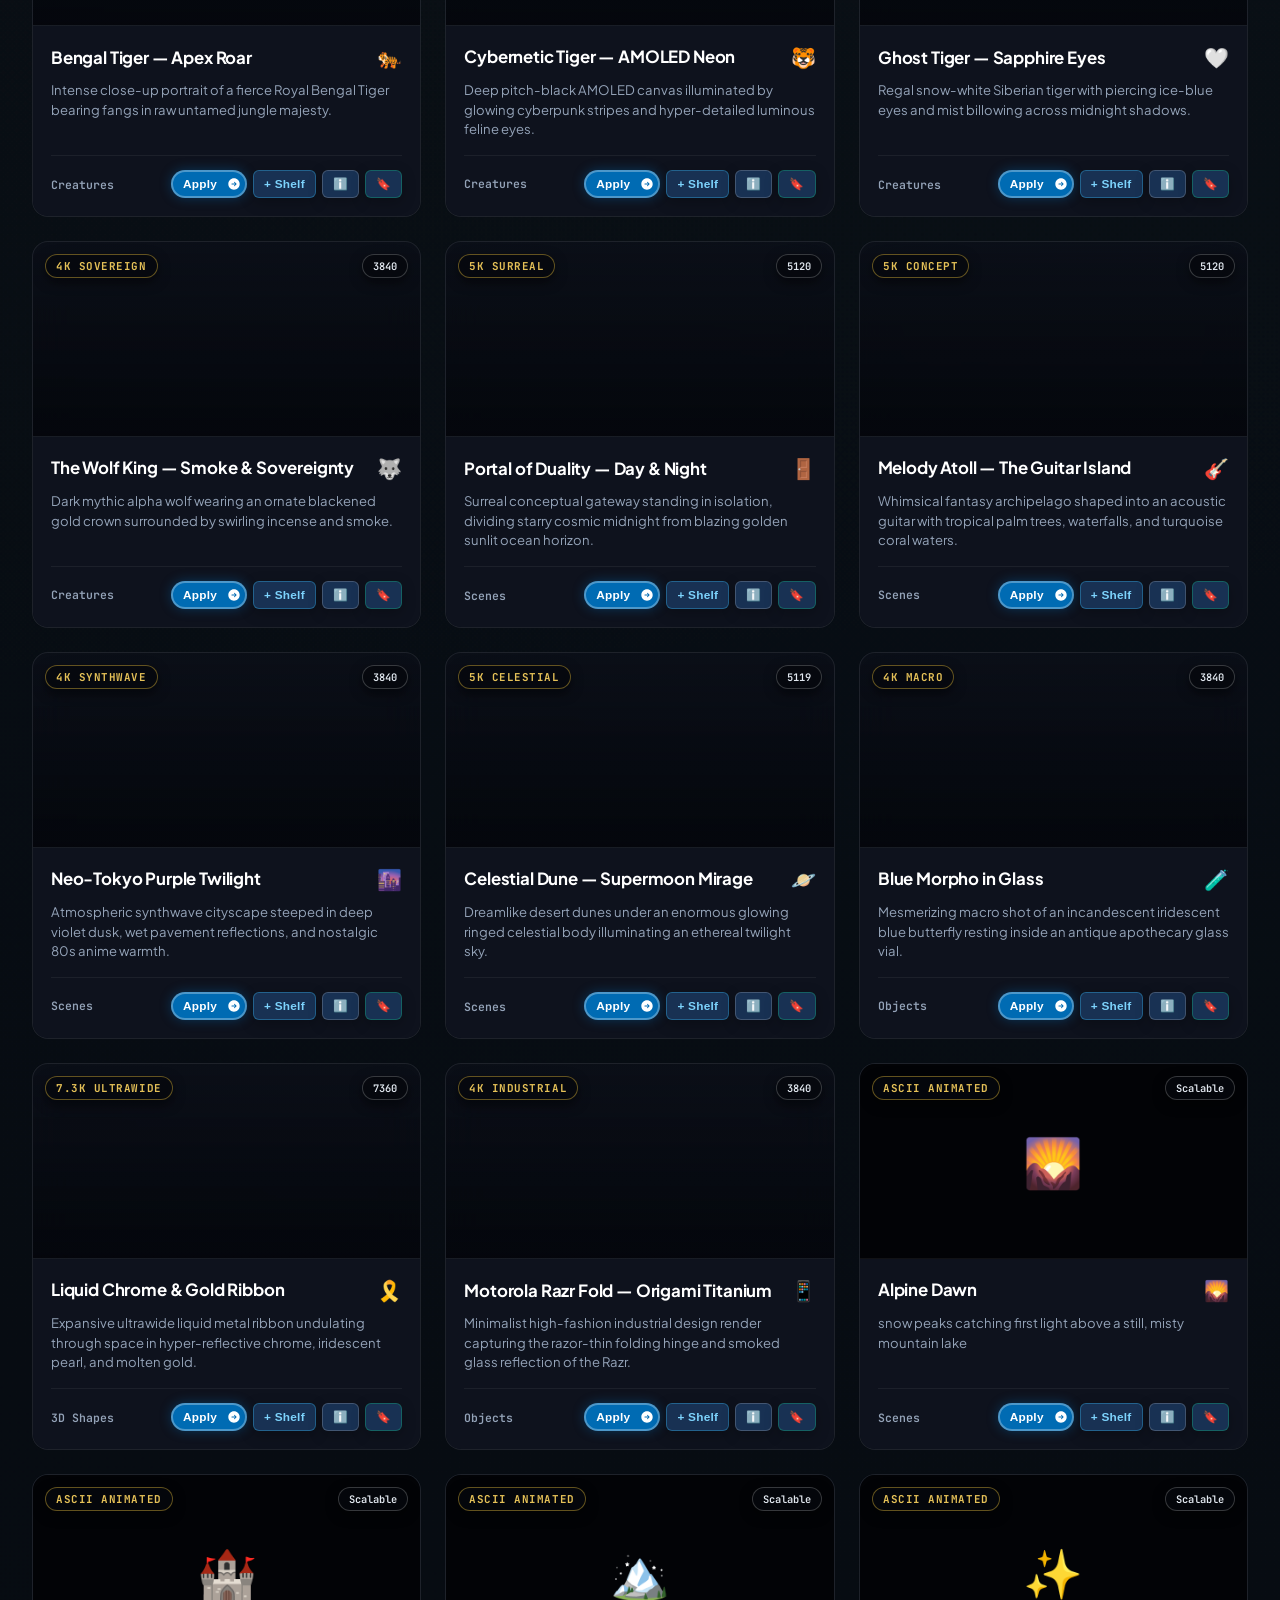
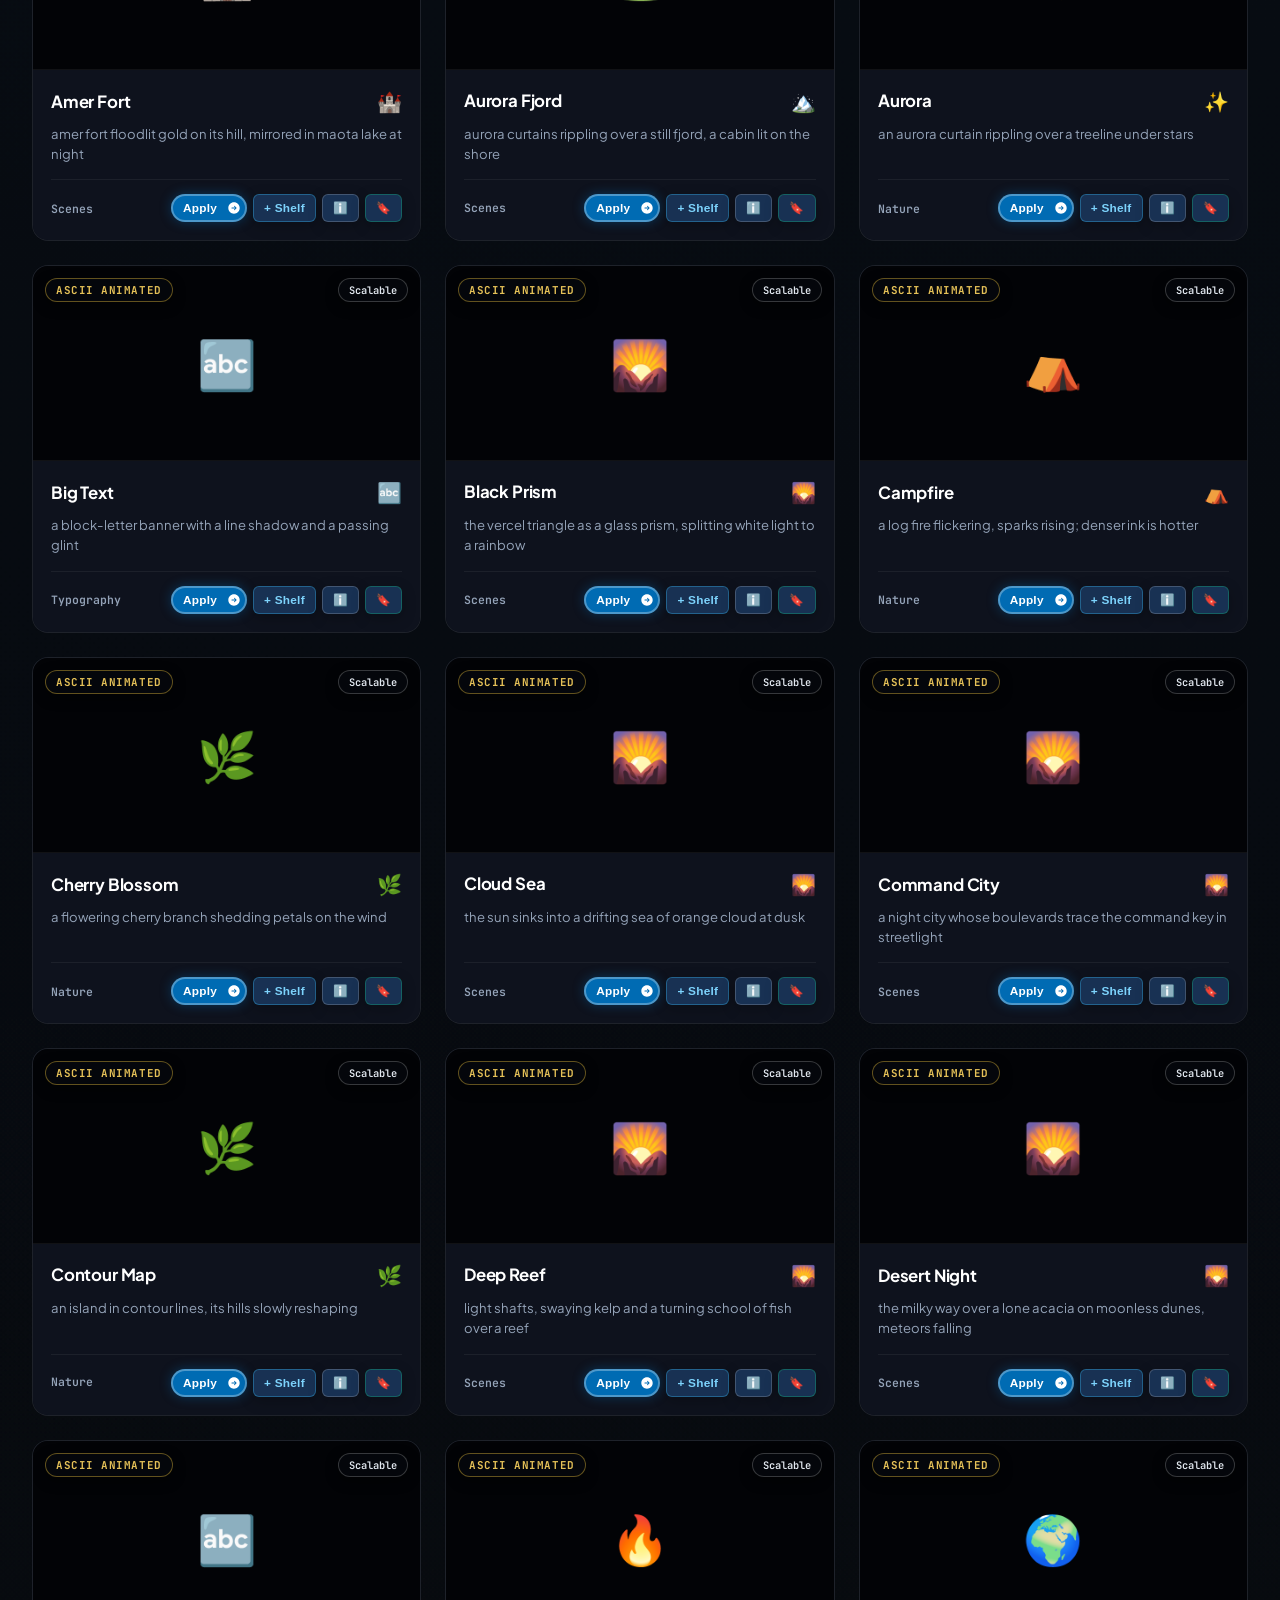
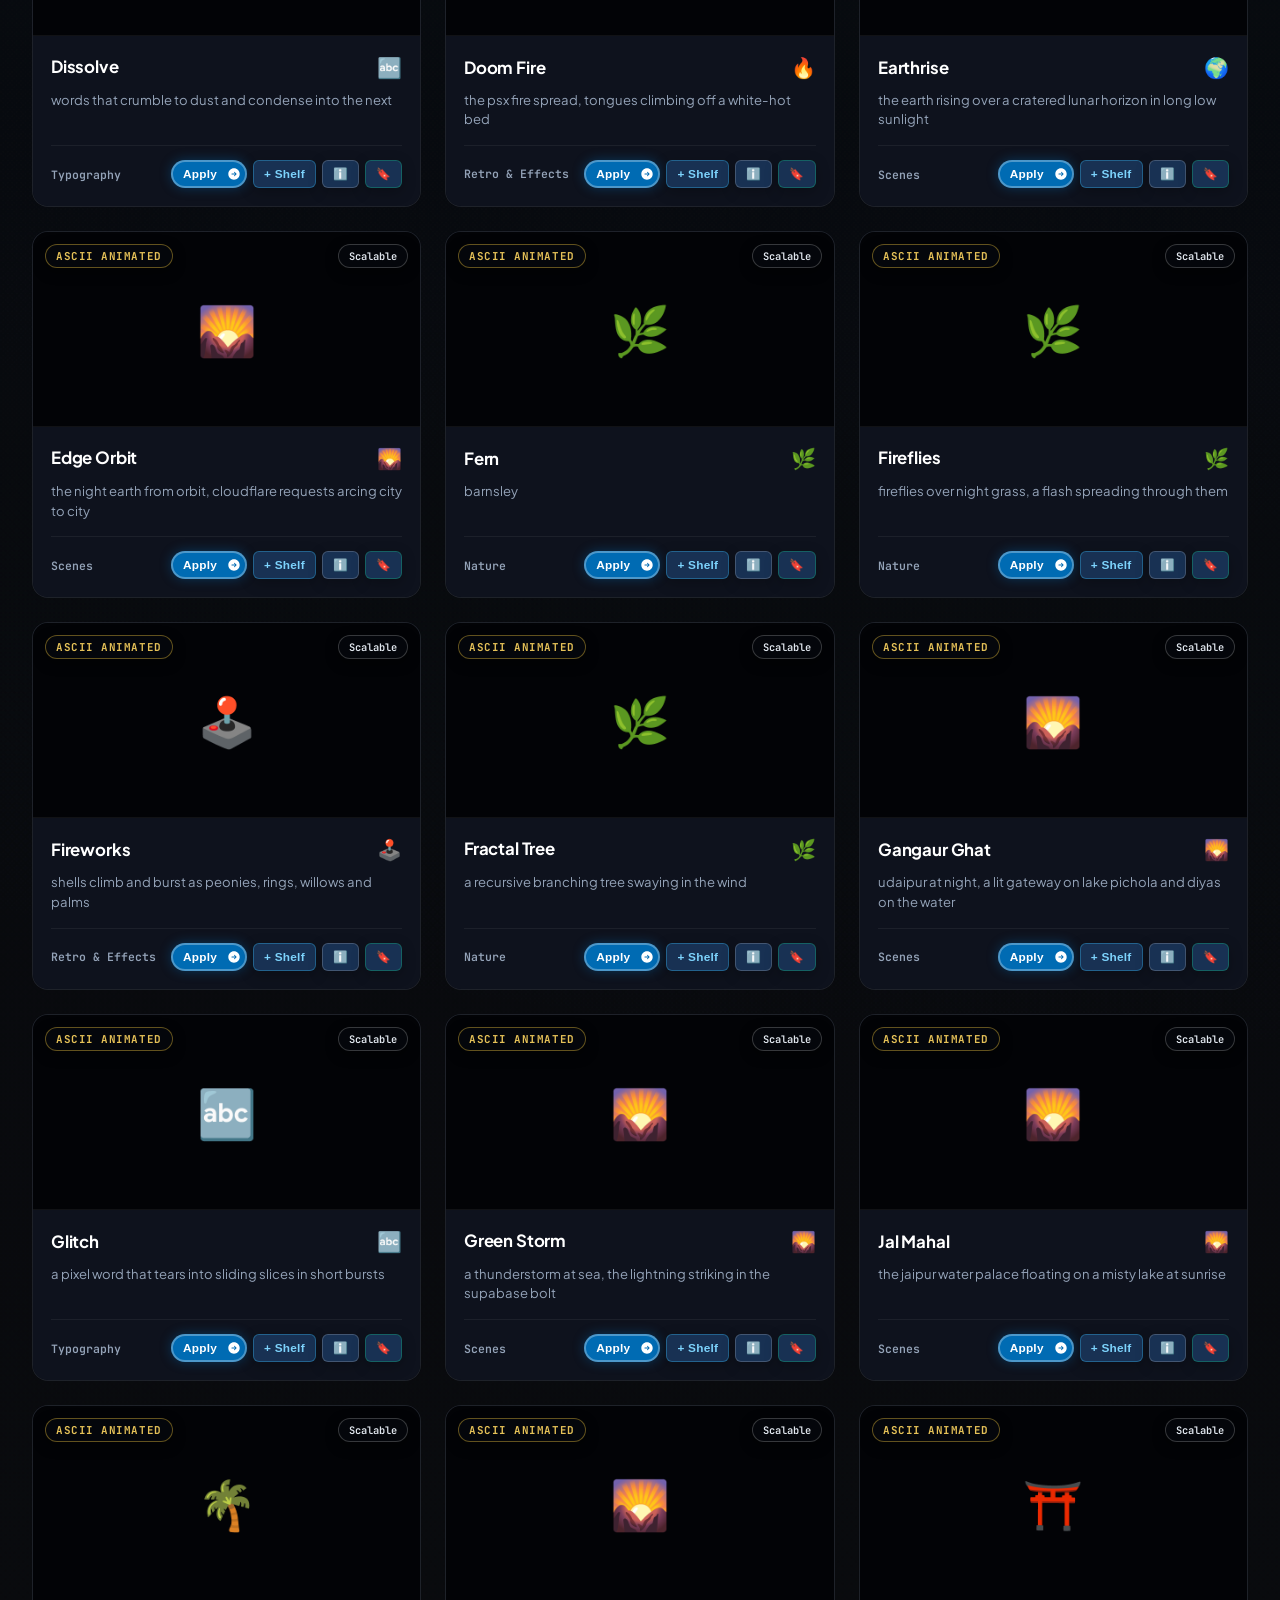
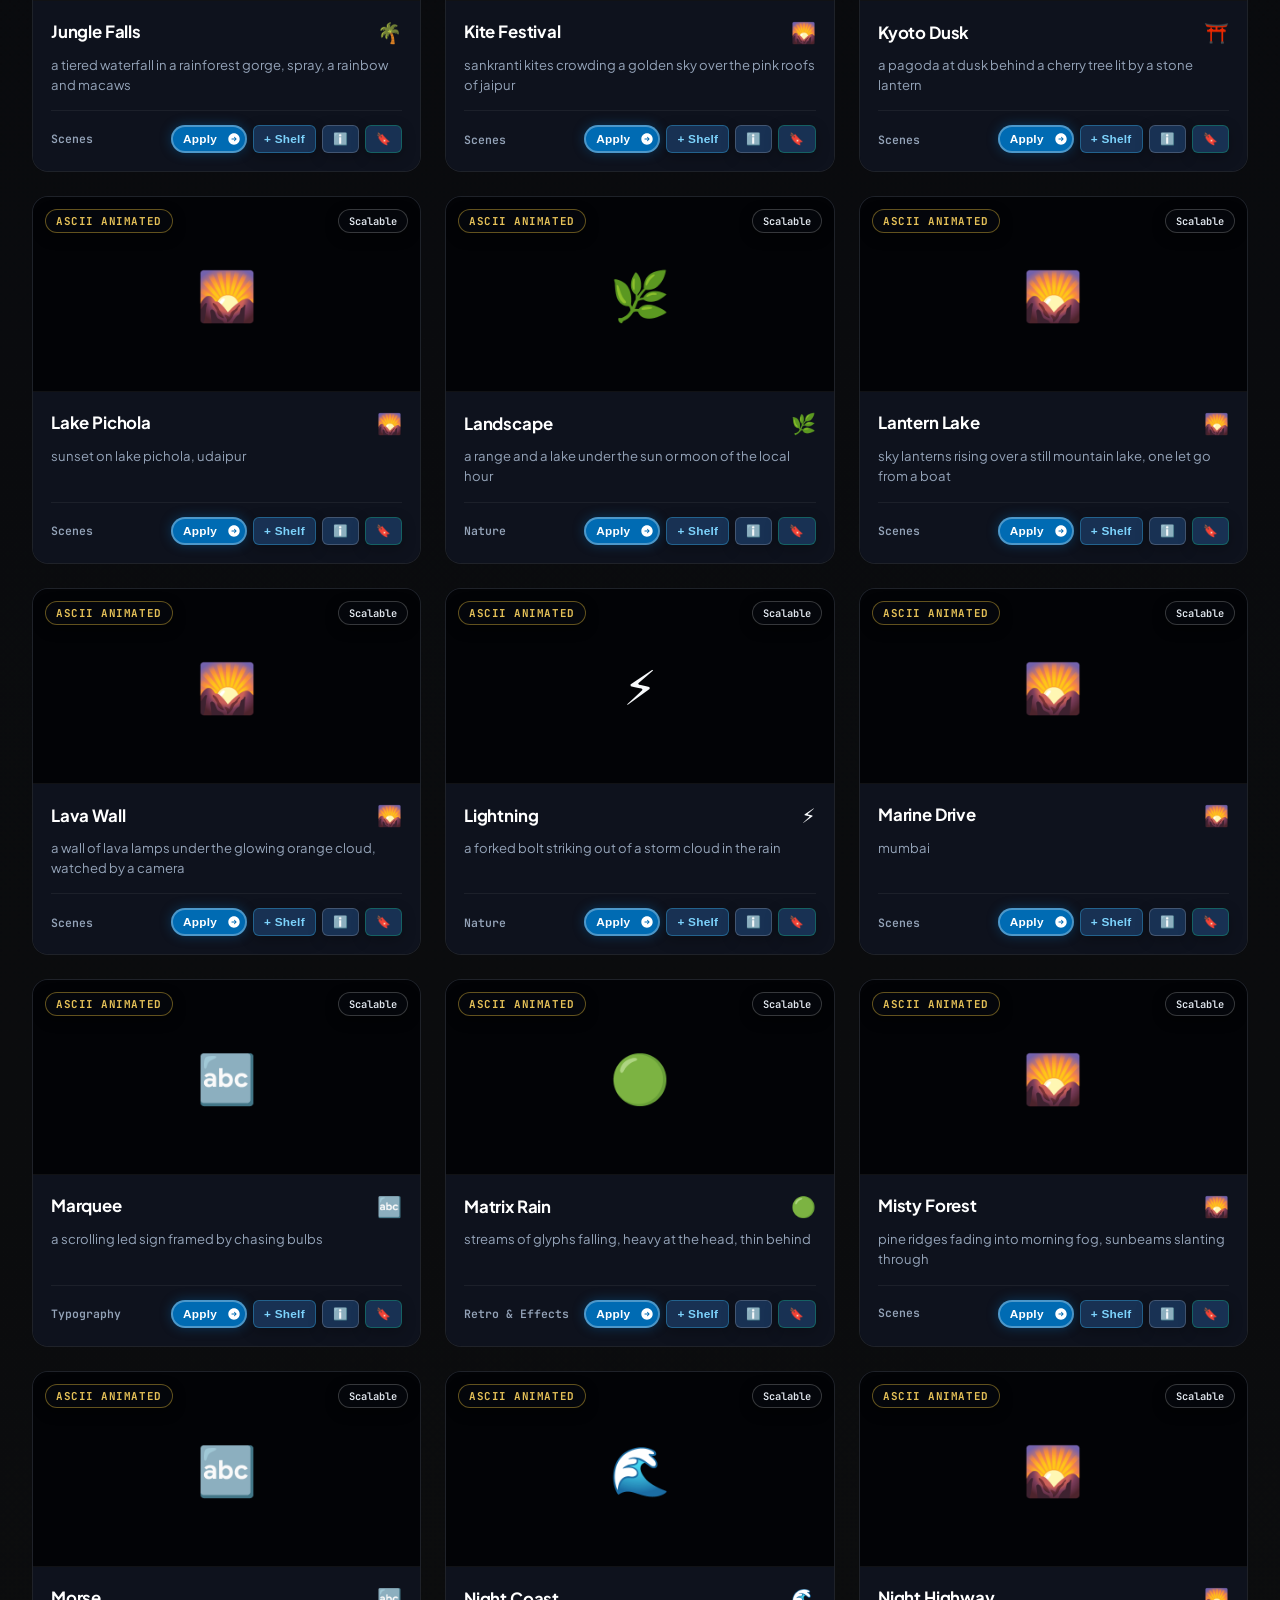
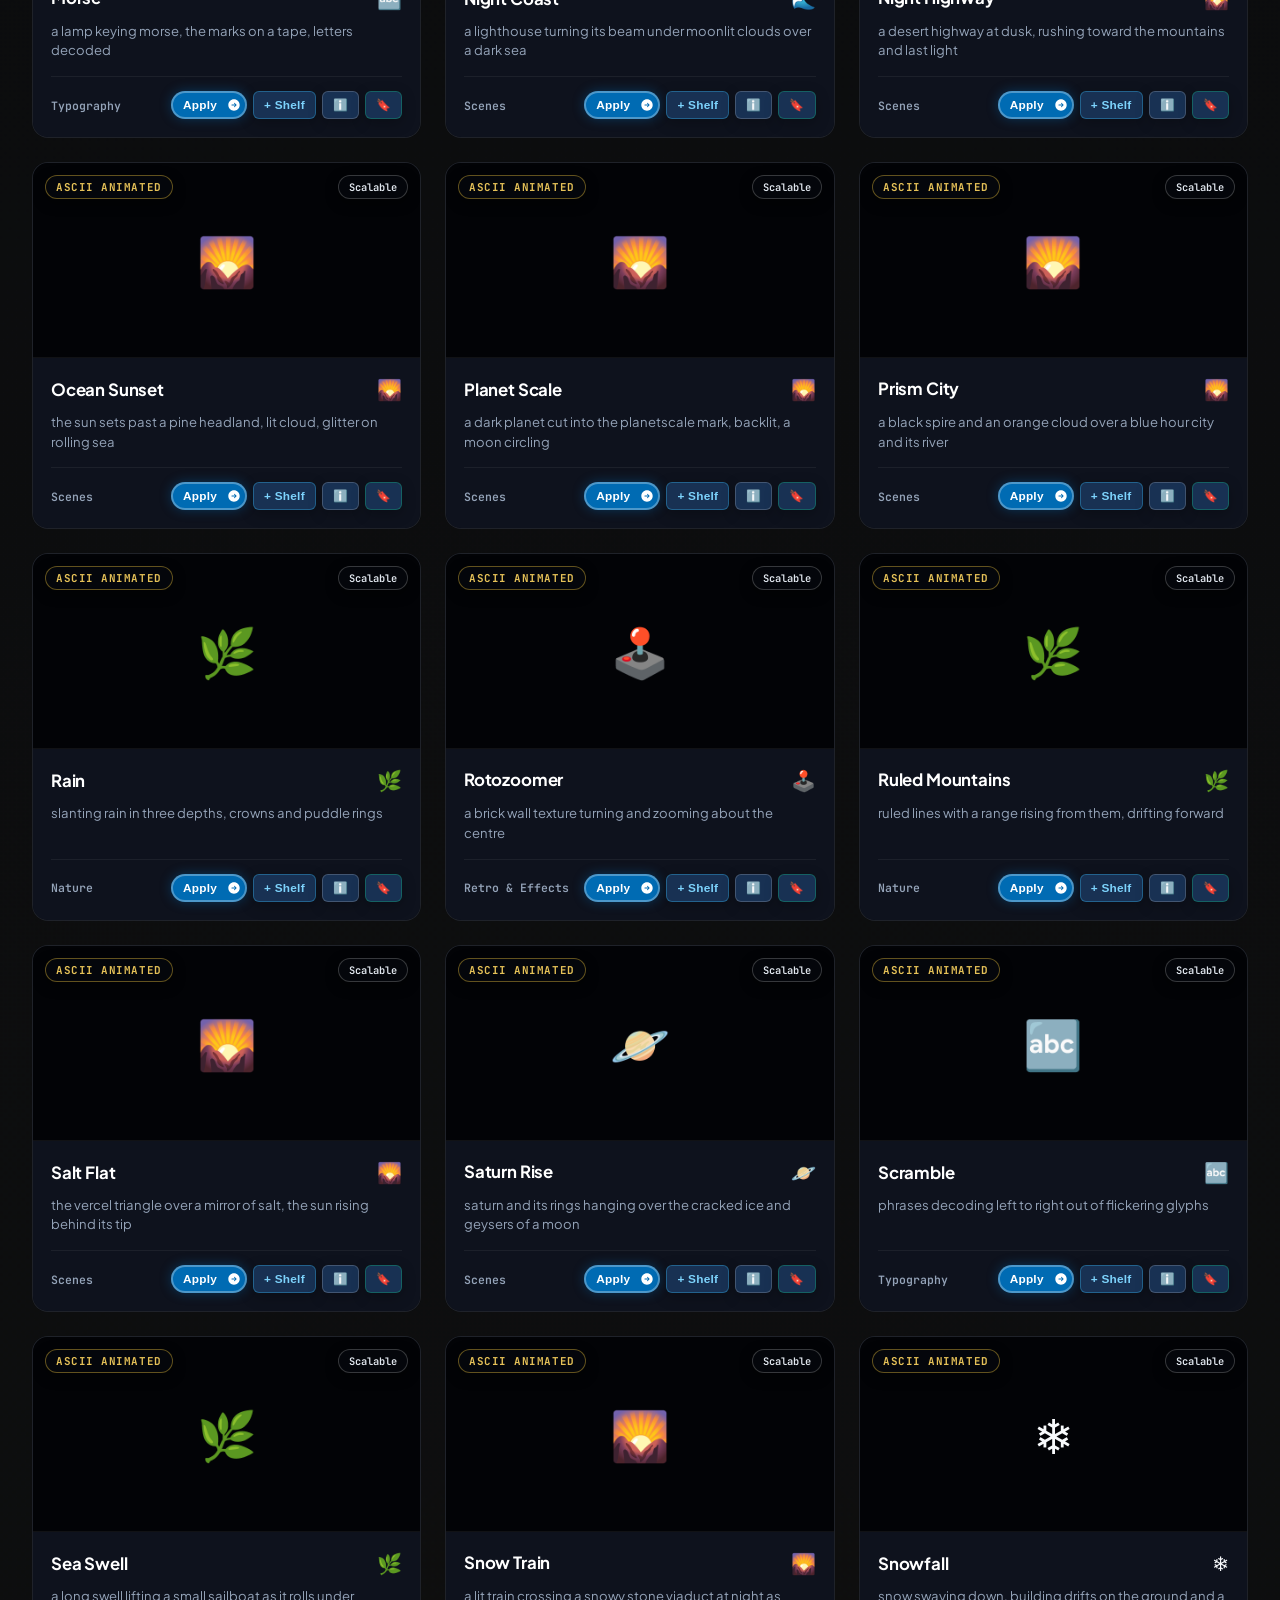
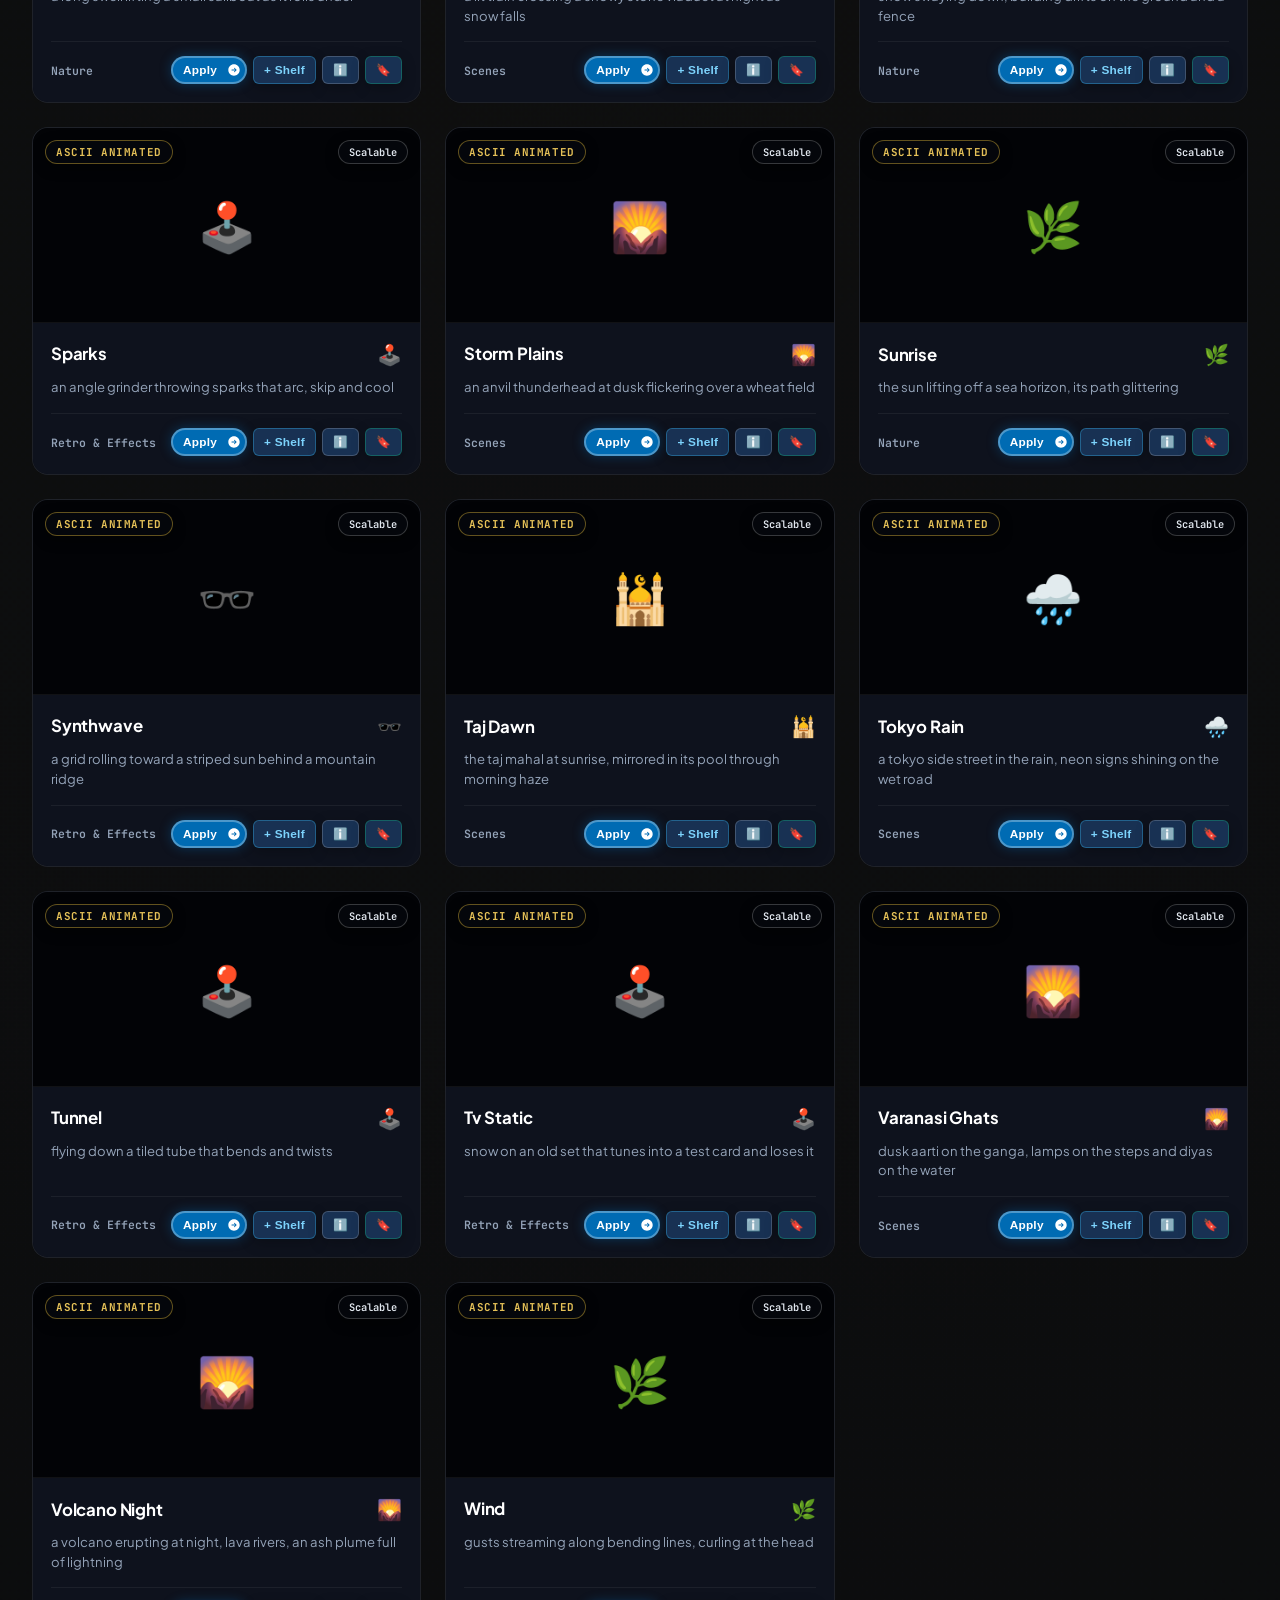
==== commit 25b6216c: "style(hub): harmonize and streamline topbar layout with unified pill aesthetics" ====
--- a/vexa-wallpaper-hub/index.html
+++ b/vexa-wallpaper-hub/index.html
@@ -62,67 +62,136 @@
       z-index: 100;
       backdrop-filter: blur(28px);
       -webkit-backdrop-filter: blur(28px);
-      background: rgba(6, 8, 13, 0.86);
-      border-bottom: 1px solid rgba(212, 175, 55, 0.18);
-      box-shadow: 0 4px 30px rgba(0, 0, 0, 0.6);
-      padding: 14px 32px;
+      background: rgba(6, 8, 13, 0.92);
+      border-bottom: 1px solid rgba(212, 175, 55, 0.2);
+      box-shadow: 0 4px 30px rgba(0, 0, 0, 0.65);
+      height: 70px;
+      padding: 0 28px;
       display: flex;
       align-items: center;
       justify-content: space-between;
-      gap: 20px;
+      gap: 16px;
+      box-sizing: border-box;
     }
 
     .brand {
       display: flex;
       align-items: center;
       gap: 12px;
+      flex-shrink: 0;
     }
 
     .brand-logo {
-      width: 40px;
-      height: 40px;
+      width: 38px;
+      height: 38px;
       background: linear-gradient(135deg, #D4AF37, #B8860B);
-      border-radius: 12px;
+      border-radius: 10px;
       display: flex;
       align-items: center;
       justify-content: center;
-      box-shadow: 0 0 25px rgba(212, 175, 55, 0.45);
+      box-shadow: 0 0 20px rgba(212, 175, 55, 0.4);
       border: 1px solid rgba(255, 255, 255, 0.2);
+      flex-shrink: 0;
+    }
+
+    .brand-text {
+      display: flex;
+      flex-direction: column;
+      gap: 2px;
     }
 
     .brand-text h1 {
-      font-size: 1.18rem;
+      font-size: 1.15rem;
       font-weight: 700;
       letter-spacing: -0.02em;
       display: flex;
       align-items: center;
       gap: 8px;
+      margin: 0;
       background: linear-gradient(135deg, #ffffff 40%, #e2e8f0 100%);
       -webkit-background-clip: text;
       -webkit-text-fill-color: transparent;
+      white-space: nowrap;
+      line-height: 1.2;
     }
 
     .badge-count {
       font-size: 0.72rem;
       font-weight: 700;
-      padding: 3px 10px;
+      padding: 2px 9px;
       background: rgba(212, 175, 55, 0.15);
       border: 1px solid rgba(212, 175, 55, 0.4);
       color: #E5C158;
       border-radius: 999px;
       letter-spacing: 0.04em;
       -webkit-text-fill-color: #E5C158;
+      white-space: nowrap;
     }
 
     .brand-text p {
-      font-size: 0.8rem;
+      font-size: 0.74rem;
       color: var(--text-muted);
+      margin: 0;
+      white-space: nowrap;
+      line-height: 1.2;
     }
 
     .header-actions {
       display: flex;
       align-items: center;
-      gap: 12px;
+      gap: 10px;
+      flex-shrink: 0;
+    }
+
+    .header-status-group,
+    .header-btns-group {
+      display: flex;
+      align-items: center;
+      gap: 8px;
+    }
+
+    .header-divider {
+      width: 1px;
+      height: 24px;
+      background: rgba(255, 255, 255, 0.12);
+      margin: 0 4px;
+    }
+
+    #catalog-sync-badge {
+      height: 38px;
+      font-size: 0.76rem;
+      font-weight: 700;
+      padding: 0 14px 0 26px;
+      border-radius: 9999px;
+      background: rgba(16, 185, 129, 0.1);
+      border: 1px solid rgba(16, 185, 129, 0.35);
+      color: #10B981;
+      display: inline-flex;
+      align-items: center;
+      gap: 6px;
+      position: relative;
+      box-shadow: 0 0 14px rgba(16, 185, 129, 0.12);
+      white-space: nowrap;
+      box-sizing: border-box;
+      user-select: none;
+    }
+
+    #installed-limit-pill {
+      height: 38px;
+      padding: 0 14px;
+      border-radius: 9999px;
+      font-size: 0.76rem;
+      font-weight: 700;
+      background: rgba(212, 175, 55, 0.1);
+      border: 1px solid rgba(212, 175, 55, 0.35);
+      color: #E5C158;
+      display: inline-flex;
+      align-items: center;
+      gap: 6px;
+      white-space: nowrap;
+      box-sizing: border-box;
+      transition: all 0.3s ease;
+      user-select: none;
     }
 
     /* ── Uiverse.io Sliding Wipe Buttons ── */
@@ -131,15 +200,18 @@
       display: inline-flex;
       justify-content: center;
       align-items: center;
-      border-radius: 8px;
+      height: 38px;
+      border-radius: 9999px;
       background: #183153;
-      box-shadow: 0px 4px 20px 0px rgba(0, 0, 0, 0.35);
+      box-shadow: 0px 4px 14px 0px rgba(0, 0, 0, 0.3);
       overflow: hidden;
       cursor: pointer;
-      border: 1px solid rgba(255, 255, 255, 0.12);
+      border: 1px solid rgba(255, 255, 255, 0.14);
       text-decoration: none;
       padding: 0;
-      transition: all 0.3s cubic-bezier(0.16, 1, 0.3, 1);
+      white-space: nowrap;
+      transition: all 0.25s cubic-bezier(0.16, 1, 0.3, 1);
+      box-sizing: border-box;
     }
 
     .btn:after {
@@ -150,7 +222,7 @@
       position: absolute;
       top: 0;
       right: 0;
-      transition: all 0.4s cubic-bezier(0.16, 1, 0.3, 1);
+      transition: all 0.35s cubic-bezier(0.16, 1, 0.3, 1);
       z-index: 1;
     }
 
@@ -164,18 +236,19 @@
       position: relative;
       text-align: center;
       text-decoration: none;
-      width: 100%;
-      padding: 9px 18px;
+      padding: 0 14px;
       color: #fff;
-      font-size: 0.86rem;
-      font-weight: 700;
-      letter-spacing: 0.04em;
+      font-size: 0.8rem;
+      font-weight: 700;
+      letter-spacing: 0.02em;
       z-index: 20;
-      transition: all 0.3s cubic-bezier(0.16, 1, 0.3, 1);
+      transition: all 0.25s cubic-bezier(0.16, 1, 0.3, 1);
       display: inline-flex;
       align-items: center;
       justify-content: center;
-      gap: 6px;
+      gap: 5px;
+      white-space: nowrap;
+      height: 100%;
     }
 
     .btn:hover span {
@@ -184,8 +257,20 @@
     }
 
     .btn-secondary {
-      background: rgba(24, 49, 83, 0.7);
+      background: rgba(24, 49, 83, 0.75);
       border-color: rgba(255, 255, 255, 0.14);
+    }
+
+    .btn-rate {
+      border-color: rgba(212, 175, 55, 0.45);
+      background: rgba(212, 175, 55, 0.08);
+      box-shadow: 0 0 12px rgba(212, 175, 55, 0.15);
+    }
+    .btn-rate span {
+      color: #E5C158;
+    }
+    .btn-rate:hover span {
+      color: #183153;
     }
 
     .btn-primary {
@@ -198,9 +283,12 @@
       background: #ffd401;
     }
 
+    .btn-sm {
+      height: 32px;
+    }
     .btn-sm span {
-      padding: 6px 14px;
-      font-size: 0.82rem;
+      padding: 0 11px;
+      font-size: 0.76rem;
     }
 
     @keyframes scaleUp {
@@ -220,9 +308,9 @@
     .button {
       position: relative;
       transition: all 0.3s ease-in-out;
-      box-shadow: 0px 8px 24px rgba(0, 107, 179, 0.4), 0px 4px 12px rgba(0, 0, 0, 0.3);
-      padding-block: 0.5rem;
-      padding-inline: 1.25rem;
+      box-shadow: 0px 8px 24px rgba(0, 107, 179, 0.45), 0px 4px 12px rgba(0, 0, 0, 0.3);
+      height: 38px;
+      padding: 0 18px;
       background-color: rgb(0 107 179);
       border-radius: 9999px;
       display: inline-flex;
@@ -230,21 +318,22 @@
       justify-content: center;
       cursor: pointer;
       color: #ffffff;
-      gap: 10px;
-      font-weight: 700;
-      border: 3px solid rgba(255, 255, 255, 0.3);
+      gap: 7px;
+      font-weight: 700;
+      border: 2px solid rgba(255, 255, 255, 0.35);
       outline: none;
       overflow: hidden;
-      font-size: 0.92rem;
+      font-size: 0.82rem;
       letter-spacing: 0.02em;
       text-decoration: none;
       white-space: nowrap;
+      box-sizing: border-box;
     }
 
     .btn-apply-shine .icon,
     .button .icon {
-      width: 22px;
-      height: 22px;
+      width: 17px;
+      height: 17px;
       transition: all 0.3s ease-in-out;
       flex-shrink: 0;
       color: #ffffff;
@@ -1138,46 +1227,49 @@
       <div class="brand-logo">
         <img src="../icons/logo.svg" 
              data-fallbacks="../icons/logo.webp|../icons/icon128.png"
-             alt="Vexa" width="24" height="24" fetchpriority="high" decoding="async" 
-             style="width: 24px; height: 24px; display: block; object-fit: contain;">
+             alt="Vexa" width="22" height="22" fetchpriority="high" decoding="async" 
+             style="width: 22px; height: 22px; display: block; object-fit: contain;">
       </div>
       <div class="brand-text">
-        <h1>Vexa Wallpaper Hub <span class="badge-count" id="header-count">Dynamic Catalog</span></h1>
+        <h1>Vexa Wallpaper Hub <span class="badge-count" id="header-count">113 Wallpapers</span></h1>
         <p>Ultra-HD & Pure Animated Collection &bull; Instant Offline Cache &bull; Remote CDN Synchronized</p>
       </div>
     </div>
 
     <div class="header-actions">
-      <!-- Remote Sync Status Button -->
-      <button class="btn btn-secondary" id="btn-sync-catalog" type="button" title="Synchronize remote catalog from GitHub / CDN">
-        <span id="sync-spinner" style="display:inline-block; transition:transform 0.5s;">🔄</span>
-        <span id="sync-status-text">Sync Catalog</span>
-      </button>
-      <span id="catalog-sync-badge">
-        GitHub Live Connected
-      </span>
-
-      <!-- Rate & Star Promotion -->
-      <a href="https://chromewebstore.google.com/detail/vexabookmarks/jomkjfbnnldadhhmhdppjkgojelhgbln/reviews?utm_source=item-share-cb" target="_blank" rel="noopener" class="btn btn-secondary" id="btn-rate-hub" title="Rate VexaBookmarks on Chrome Web Store" style="border-color: rgba(212, 175, 55, 0.45); color: #E5C158; background: rgba(212, 175, 55, 0.08);">
-        <span>⭐</span>
-        <span>Rate 5★ on Web Store</span>
-      </a>
-
-      <!-- Installed Shelf Limit Pill -->
-      <span id="installed-limit-pill" style="font-size: 0.8rem; font-weight: 700; padding: 6px 14px; border-radius: 999px; background: rgba(212, 175, 55, 0.15); border: 1px solid rgba(212, 175, 55, 0.35); color: #E5C158; display: inline-flex; align-items: center; gap: 6px;">
-        📦 Installed: <b id="installed-count-text">0/6</b>
-      </span>
-
-      <a href="../newtab.html" class="btn btn-secondary">
-        <span>← Back to VexaBookmarks</span>
-      </a>
-
-      <button class="btn-apply-shine" id="btn-apply-active" type="button" title="Apply active wallpaper to New Tab">
-        Apply Now
-        <svg fill="currentColor" viewBox="0 0 24 24" class="icon" aria-hidden="true">
-          <path clip-rule="evenodd" d="M12 2.25c-5.385 0-9.75 4.365-9.75 9.75s4.365 9.75 9.75 9.75 9.75-4.365 9.75-9.75S17.385 2.25 12 2.25zm4.28 10.28a.75.75 0 000-1.06l-3-3a.75.75 0 10-1.06 1.06l1.72 1.72H8.25a.75.75 0 000 1.5h5.69l-1.72 1.72a.75.75 0 101.06 1.06l3-3z" fill-rule="evenodd"></path>
-        </svg>
-      </button>
+      <!-- Status Group -->
+      <div class="header-status-group">
+        <span id="catalog-sync-badge" title="Live connection to GitHub CDN wallpapers">
+          GitHub Live (113)
+        </span>
+        <span id="installed-limit-pill" title="Wallpapers saved in your active collection">
+          📦 Shelf: <b id="installed-count-text">0/6</b>
+        </span>
+      </div>
+
+      <div class="header-divider"></div>
+
+      <!-- Action Buttons Group -->
+      <div class="header-btns-group">
+        <button class="btn btn-secondary" id="btn-sync-catalog" type="button" title="Synchronize latest catalog from GitHub CDN">
+          <span><span id="sync-spinner">🔄</span> <span id="sync-status-text">Sync</span></span>
+        </button>
+
+        <a href="https://chromewebstore.google.com/detail/vexabookmarks/jomkjfbnnldadhhmhdppjkgojelhgbln/reviews?utm_source=item-share-cb" target="_blank" rel="noopener" class="btn btn-secondary btn-rate" id="btn-rate-hub" title="Rate VexaBookmarks on Chrome Web Store">
+          <span>⭐ Rate 5★</span>
+        </a>
+
+        <a href="../newtab.html" class="btn btn-secondary" title="Return to VexaBookmarks new tab">
+          <span>← Back to Dashboard</span>
+        </a>
+
+        <button class="btn-apply-shine" id="btn-apply-active" type="button" title="Apply active wallpaper to New Tab">
+          Apply Now
+          <svg fill="currentColor" viewBox="0 0 24 24" class="icon" aria-hidden="true">
+            <path clip-rule="evenodd" d="M12 2.25c-5.385 0-9.75 4.365-9.75 9.75s4.365 9.75 9.75 9.75 9.75-4.365 9.75-9.75S17.385 2.25 12 2.25zm4.28 10.28a.75.75 0 000-1.06l-3-3a.75.75 0 10-1.06 1.06l1.72 1.72H8.25a.75.75 0 000 1.5h5.69l-1.72 1.72a.75.75 0 101.06 1.06l3-3z" fill-rule="evenodd"></path>
+          </svg>
+        </button>
+      </div>
     </div>
   </header>
 
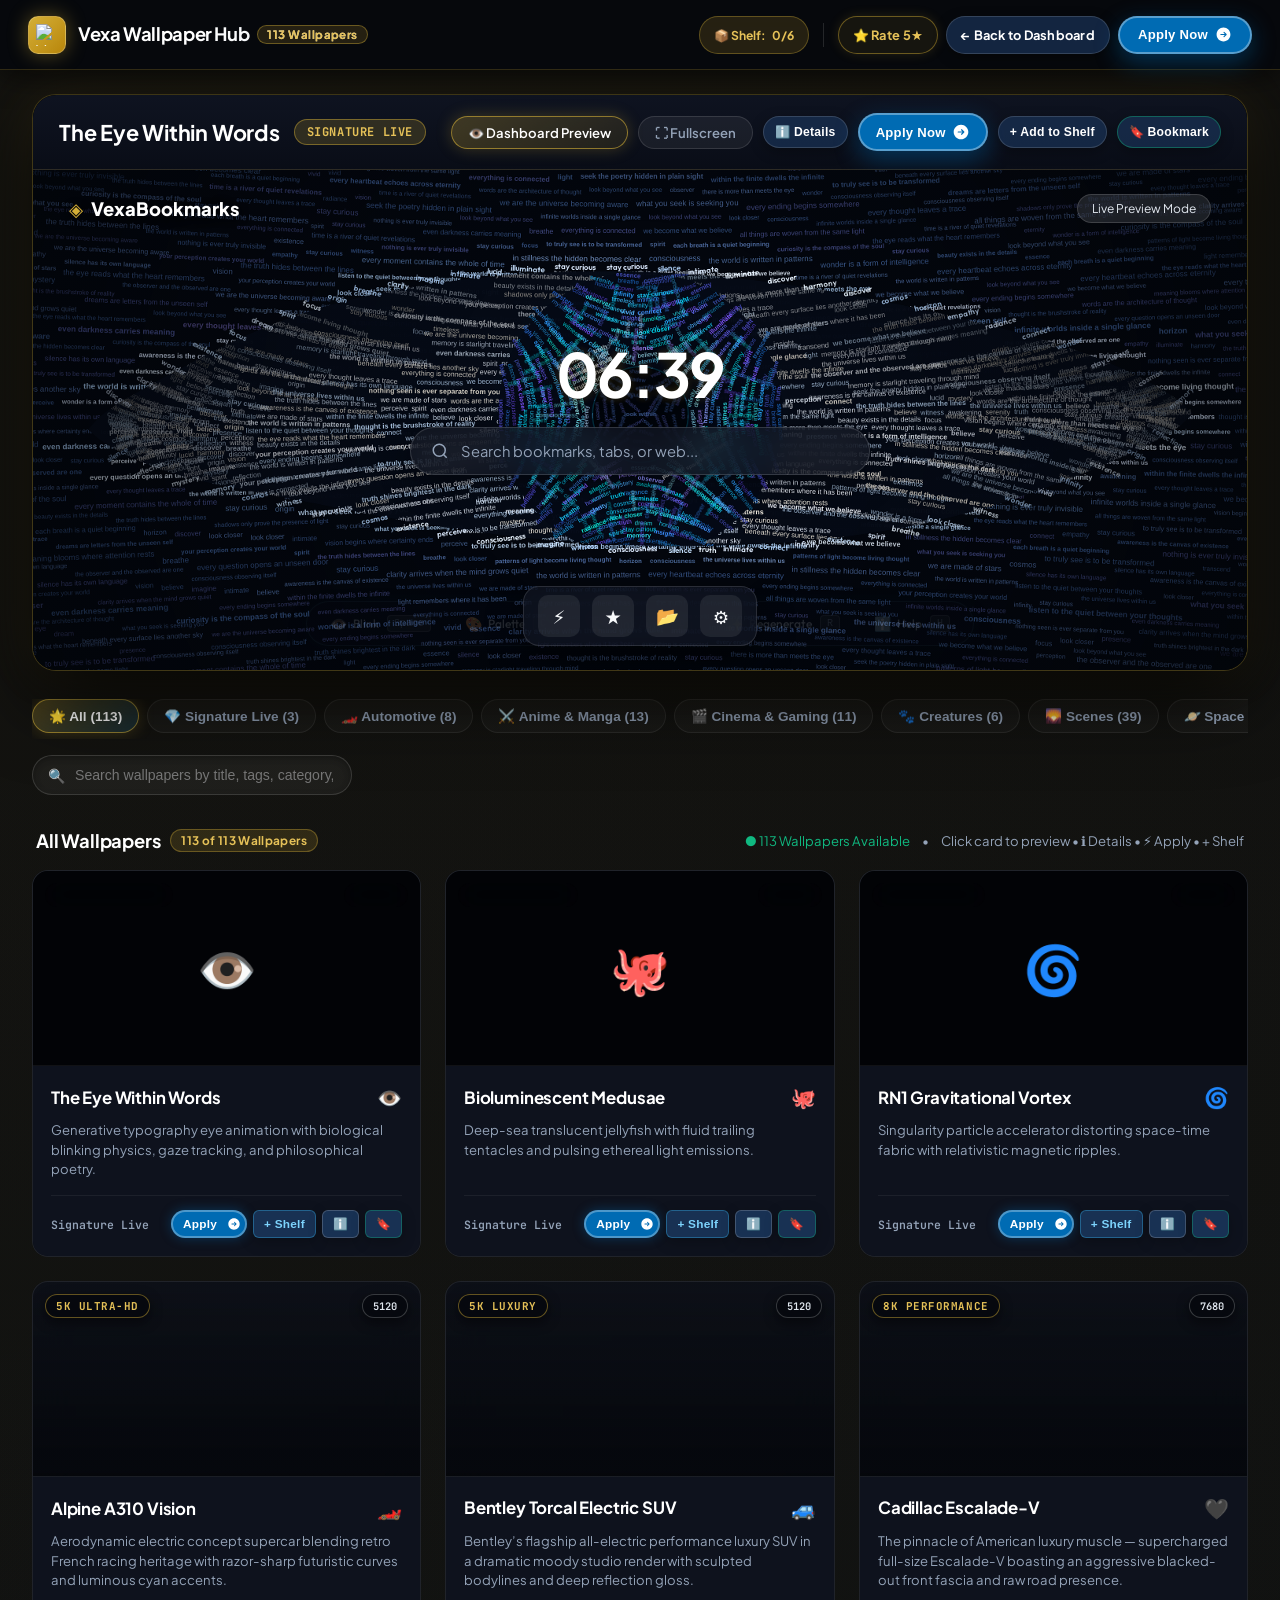
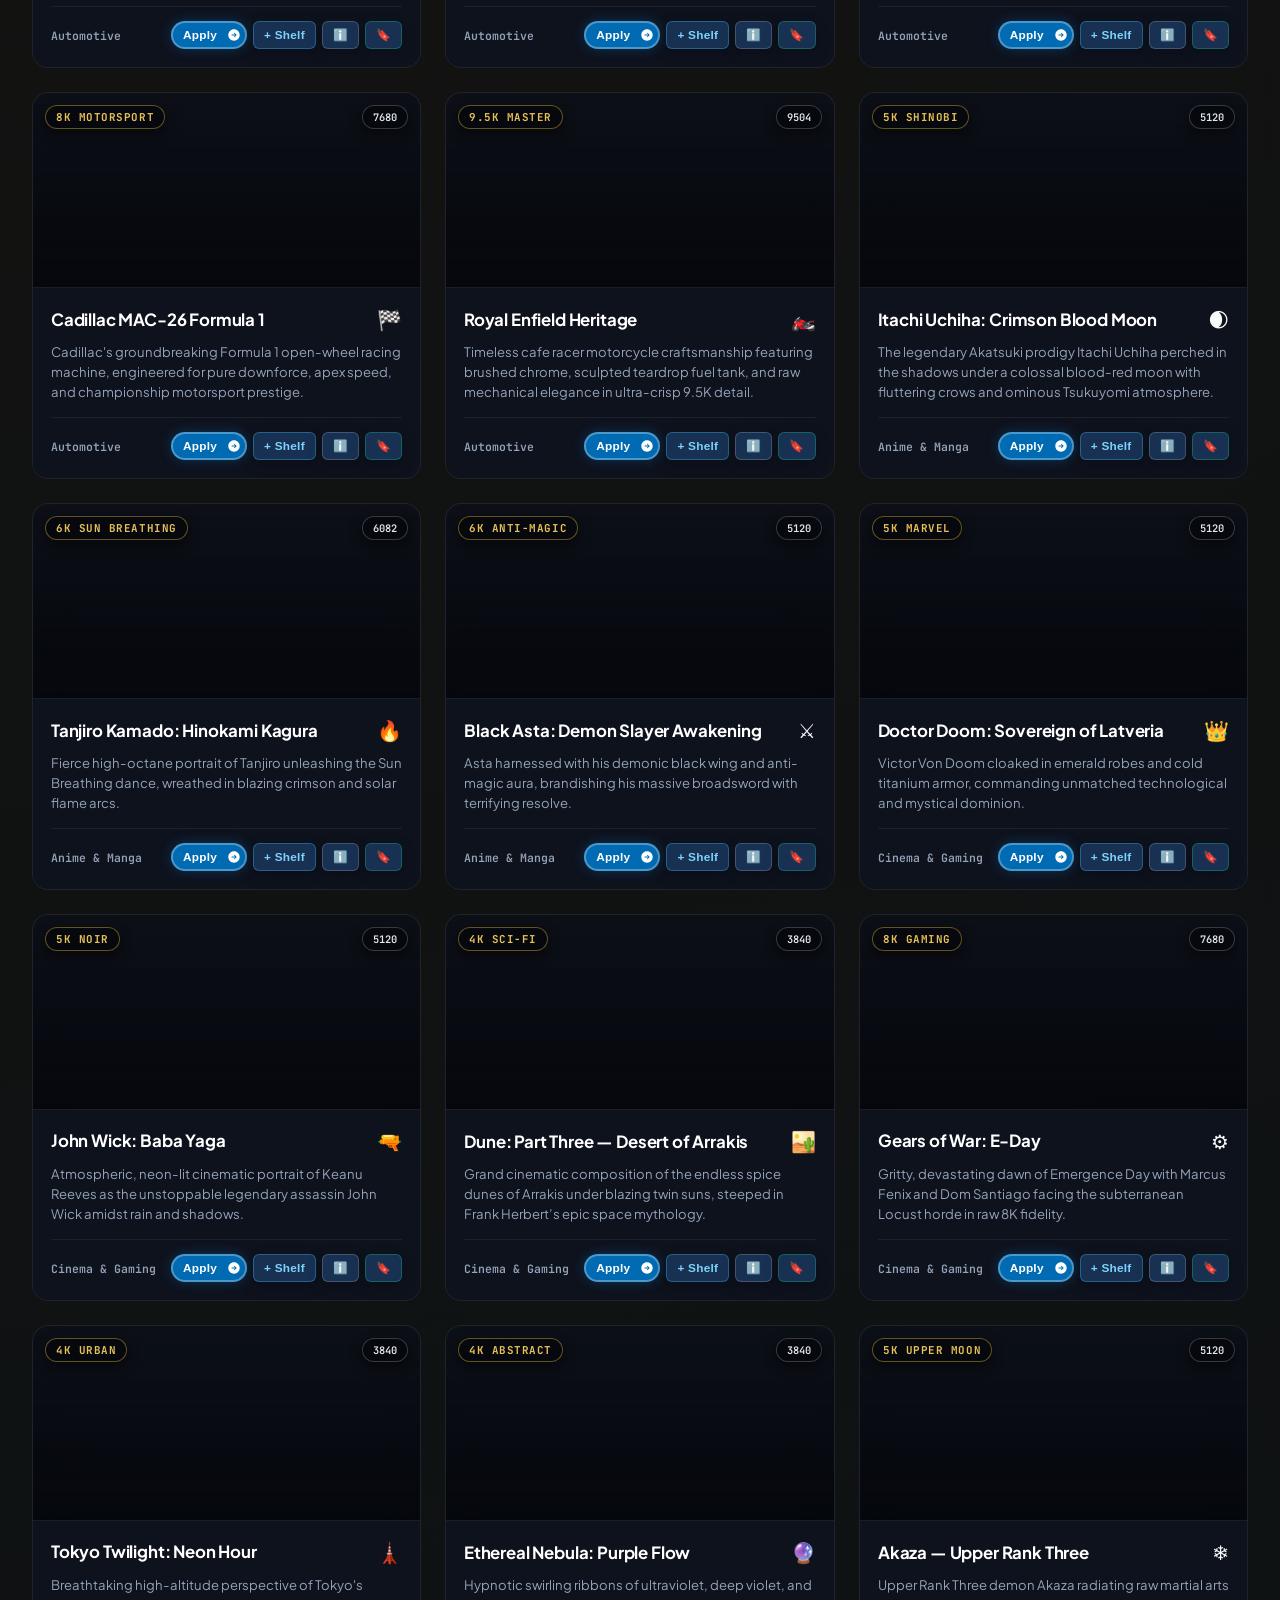
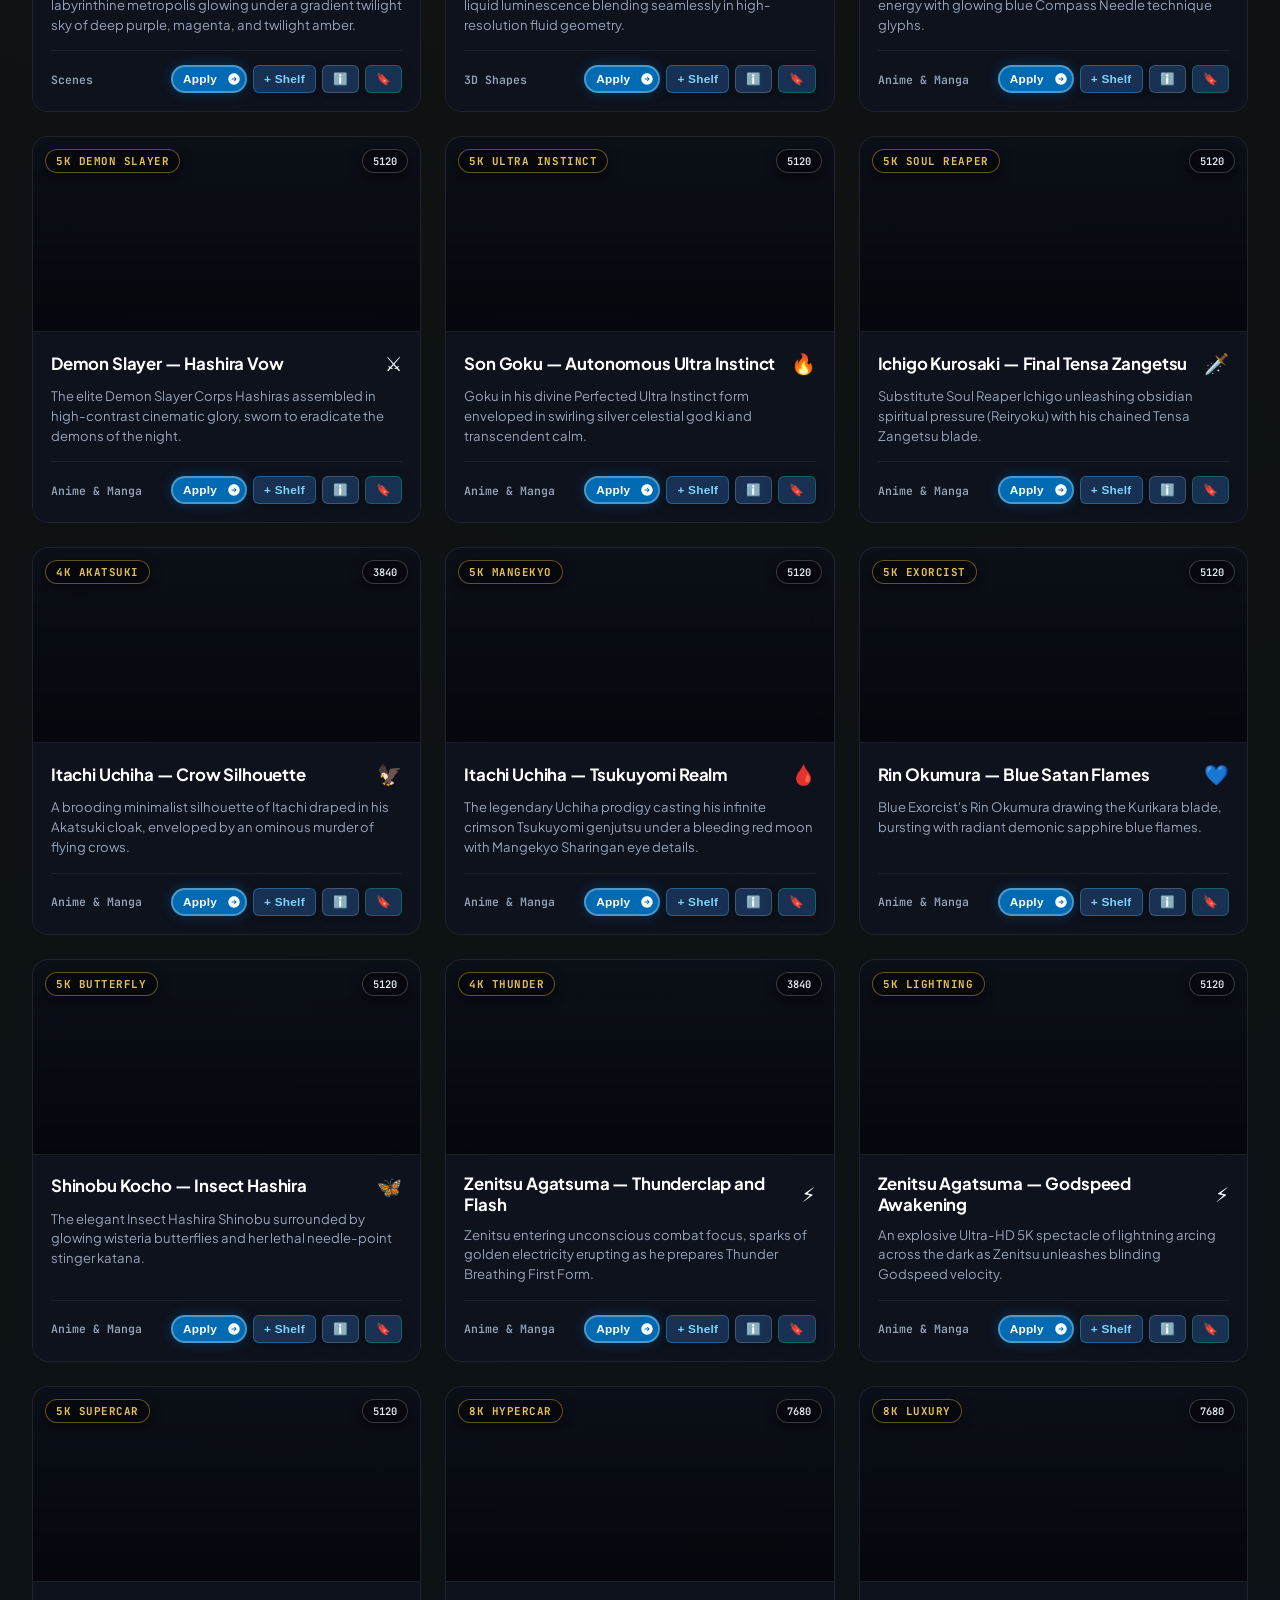
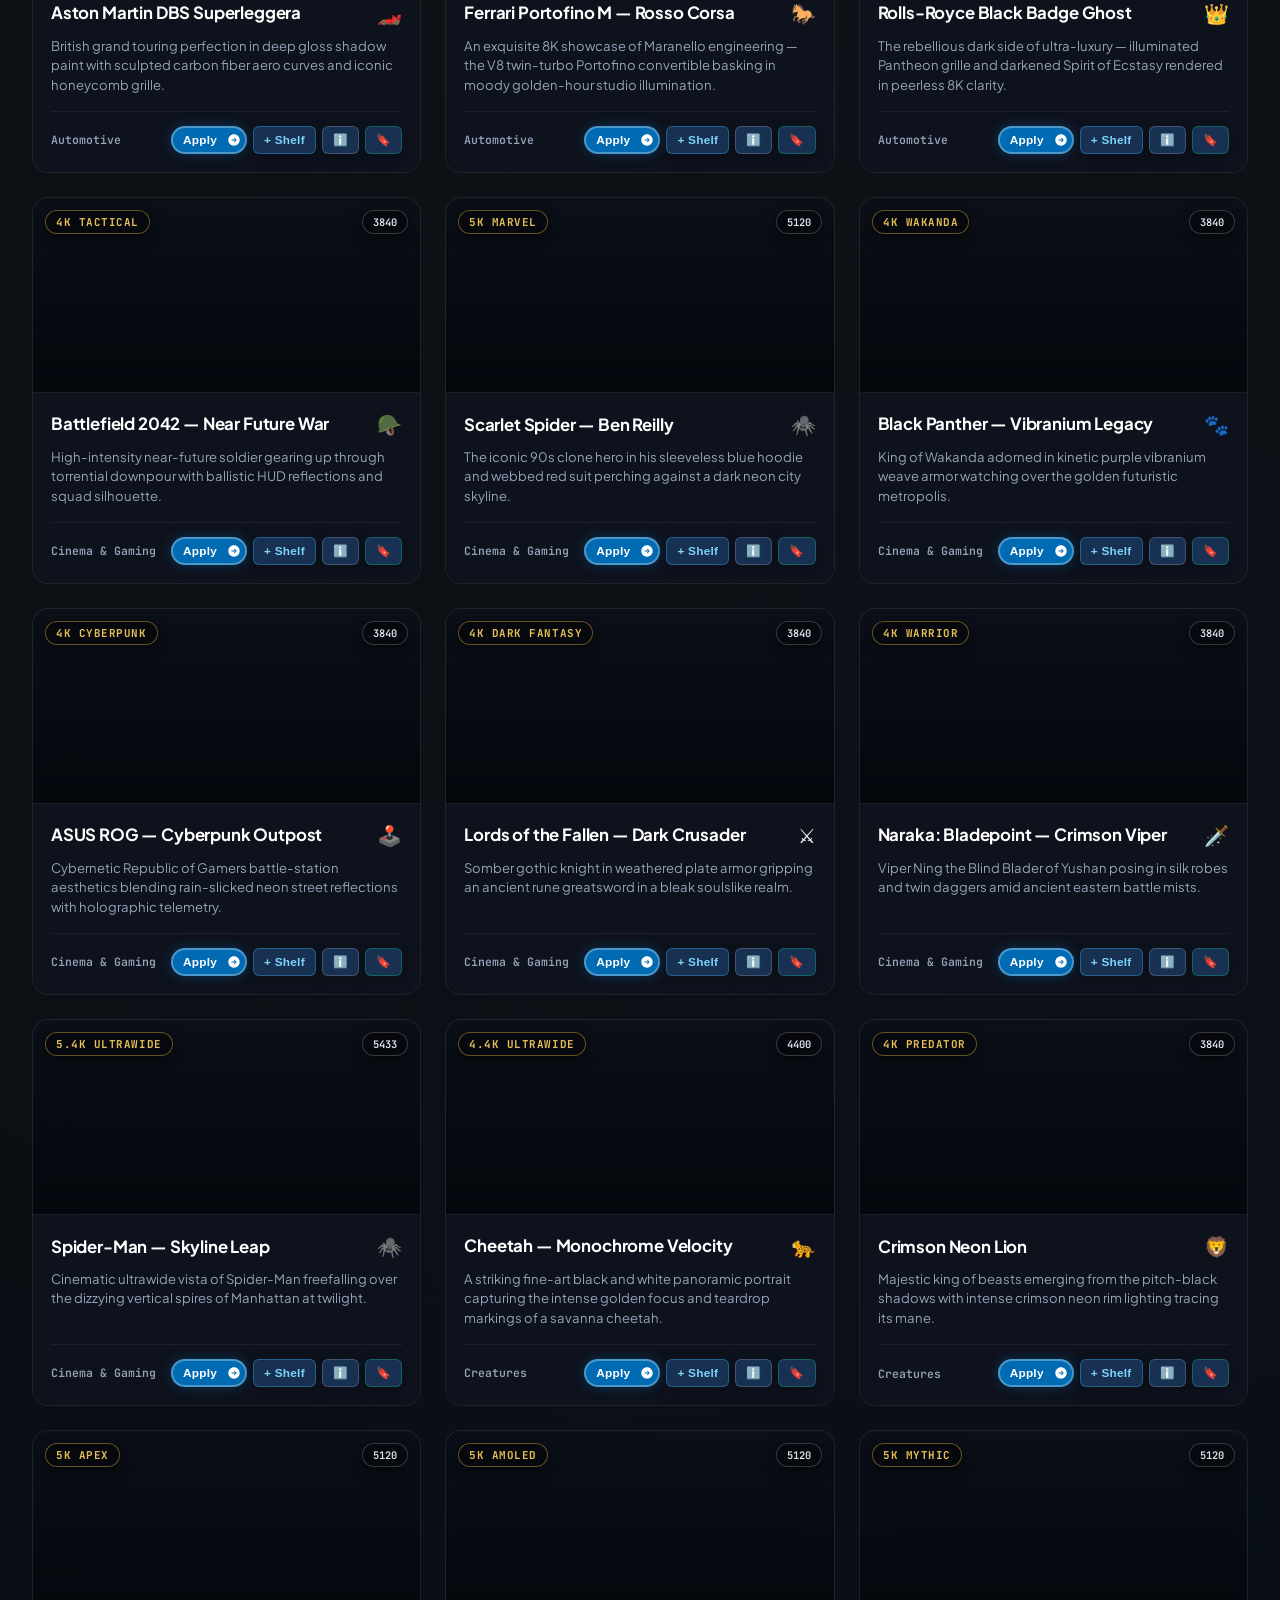
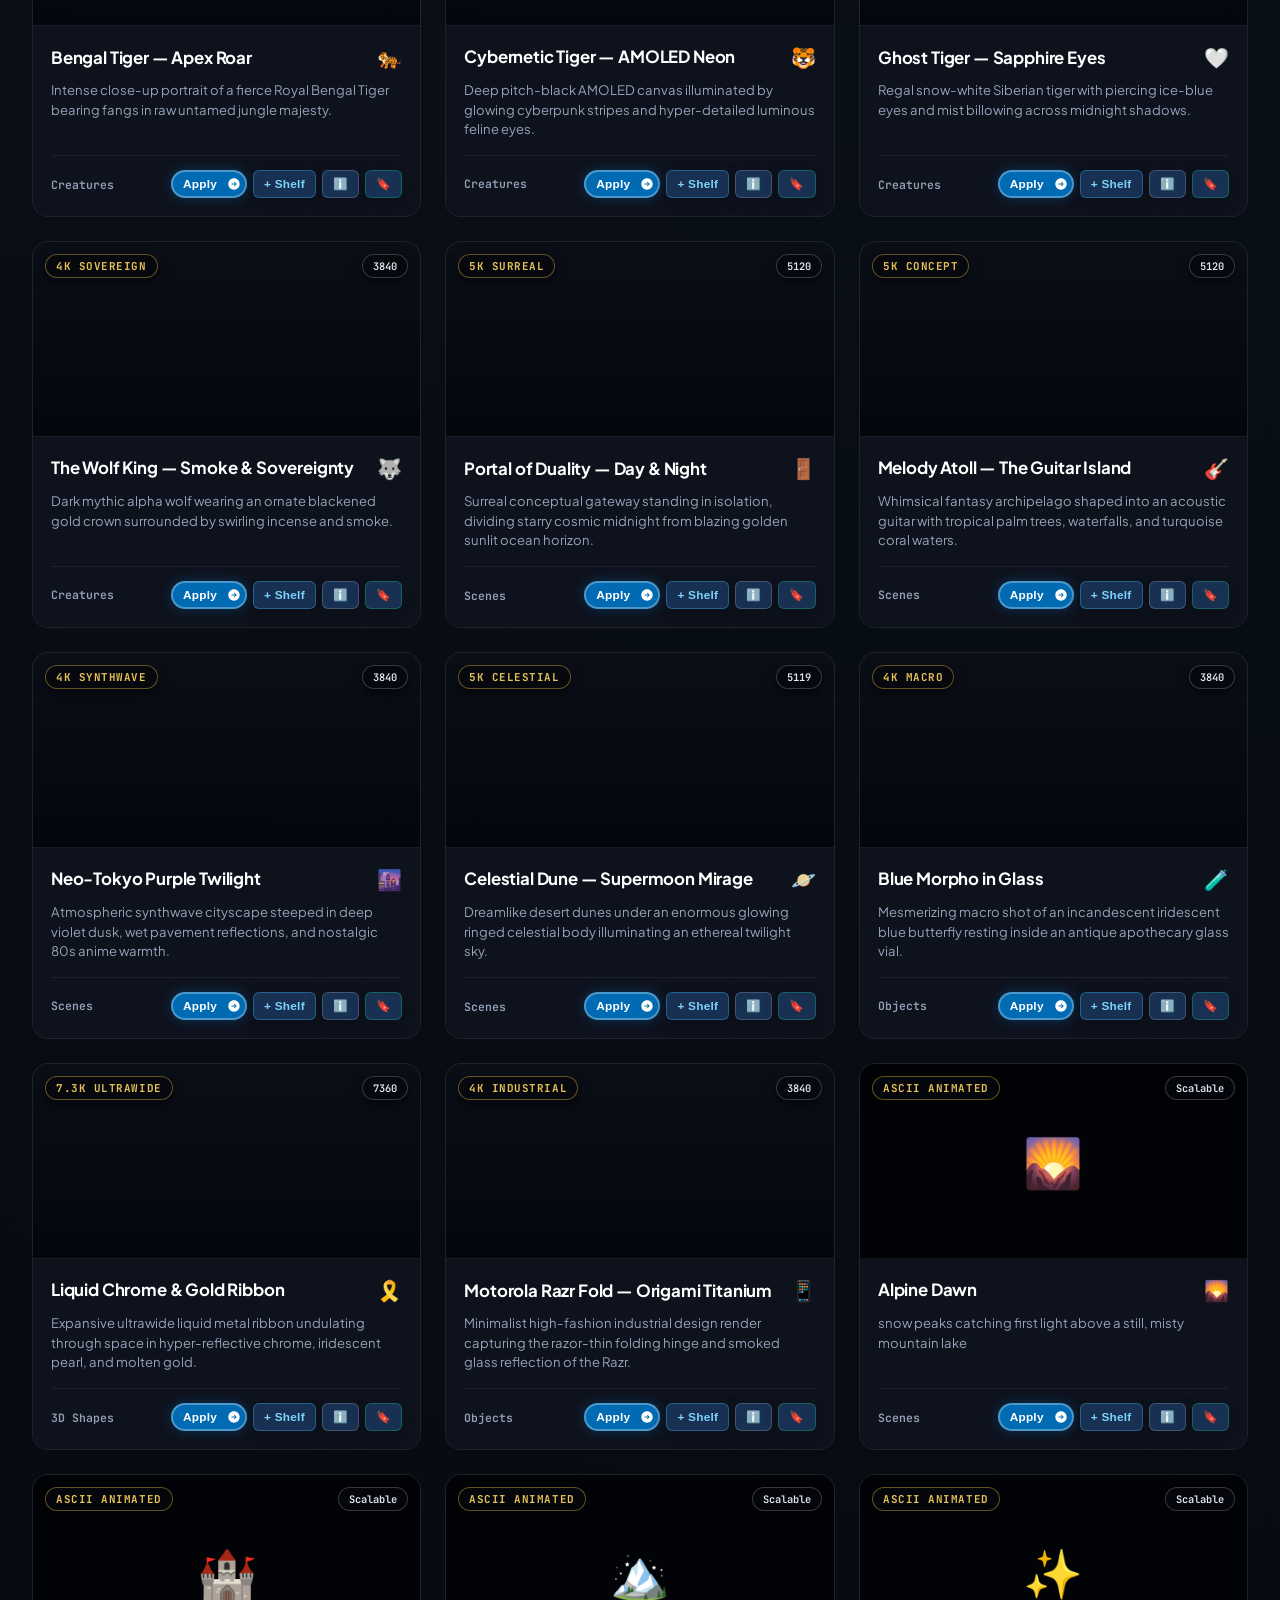
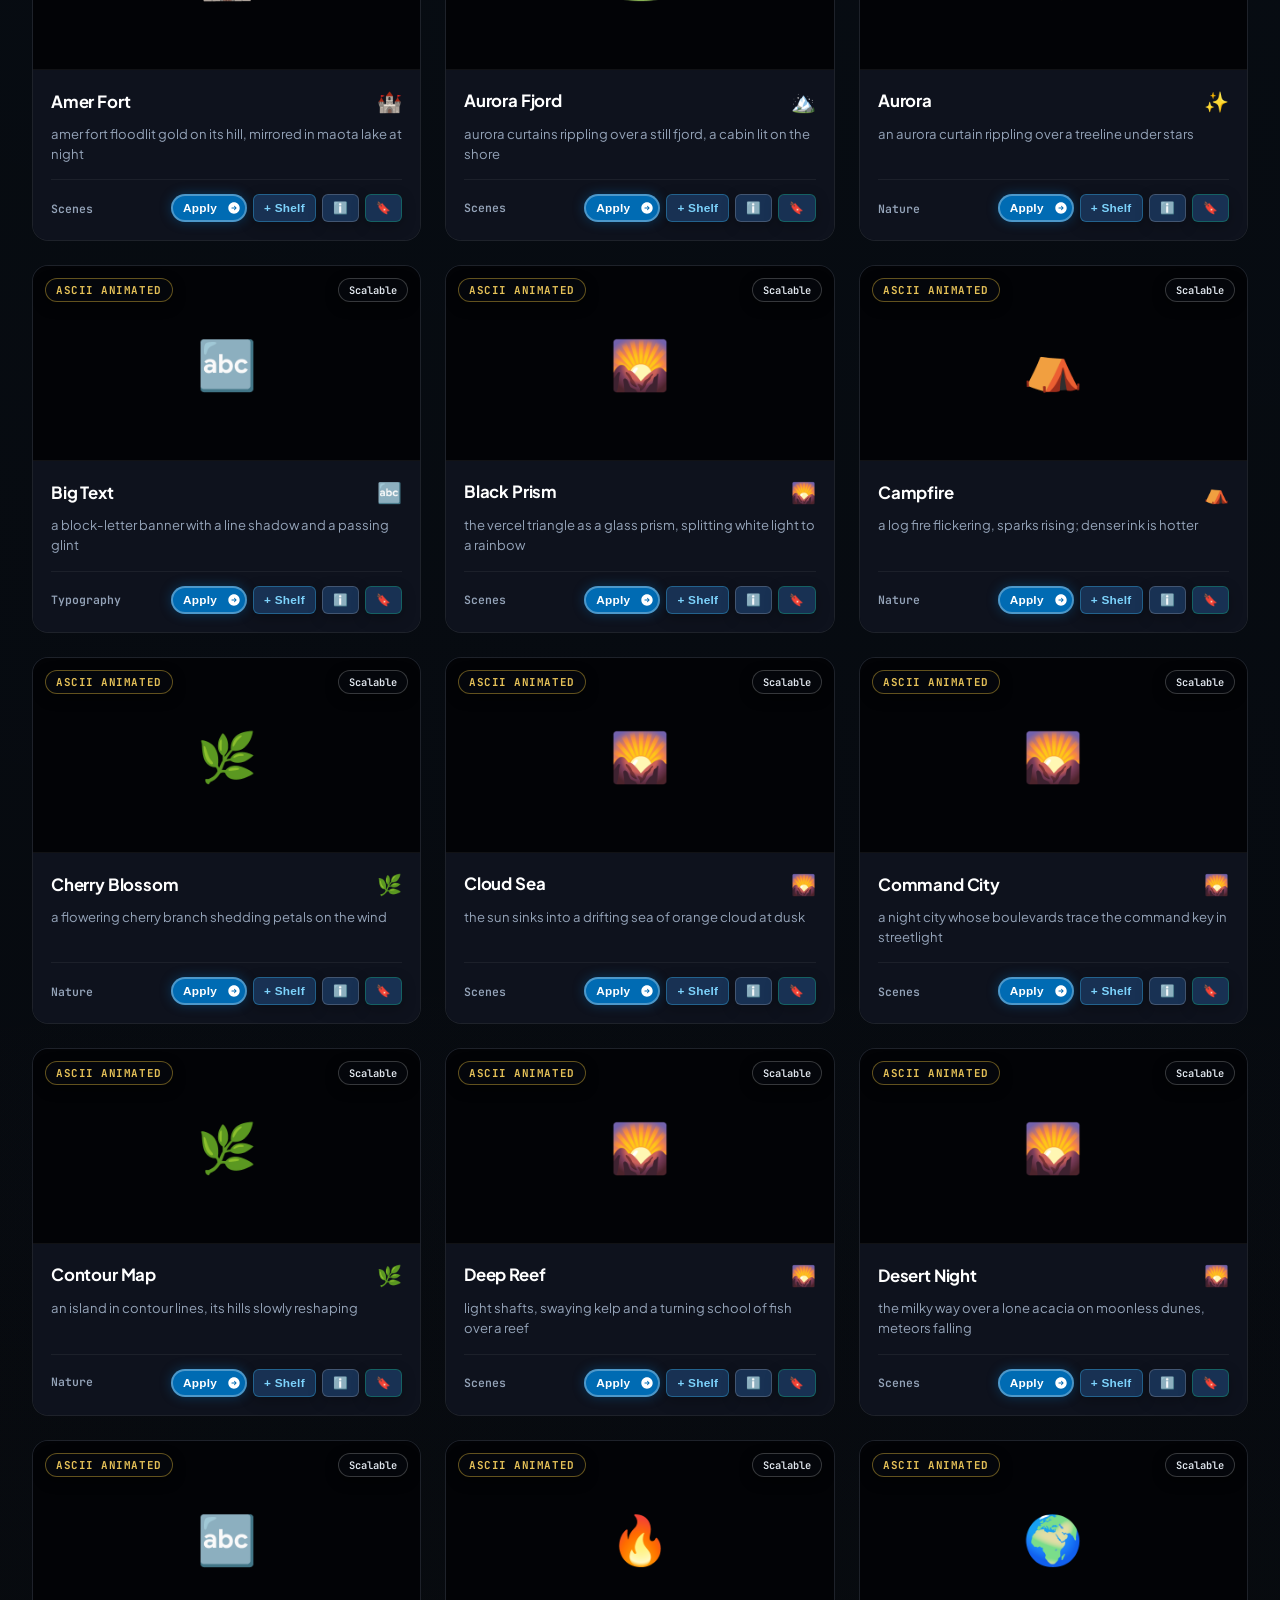
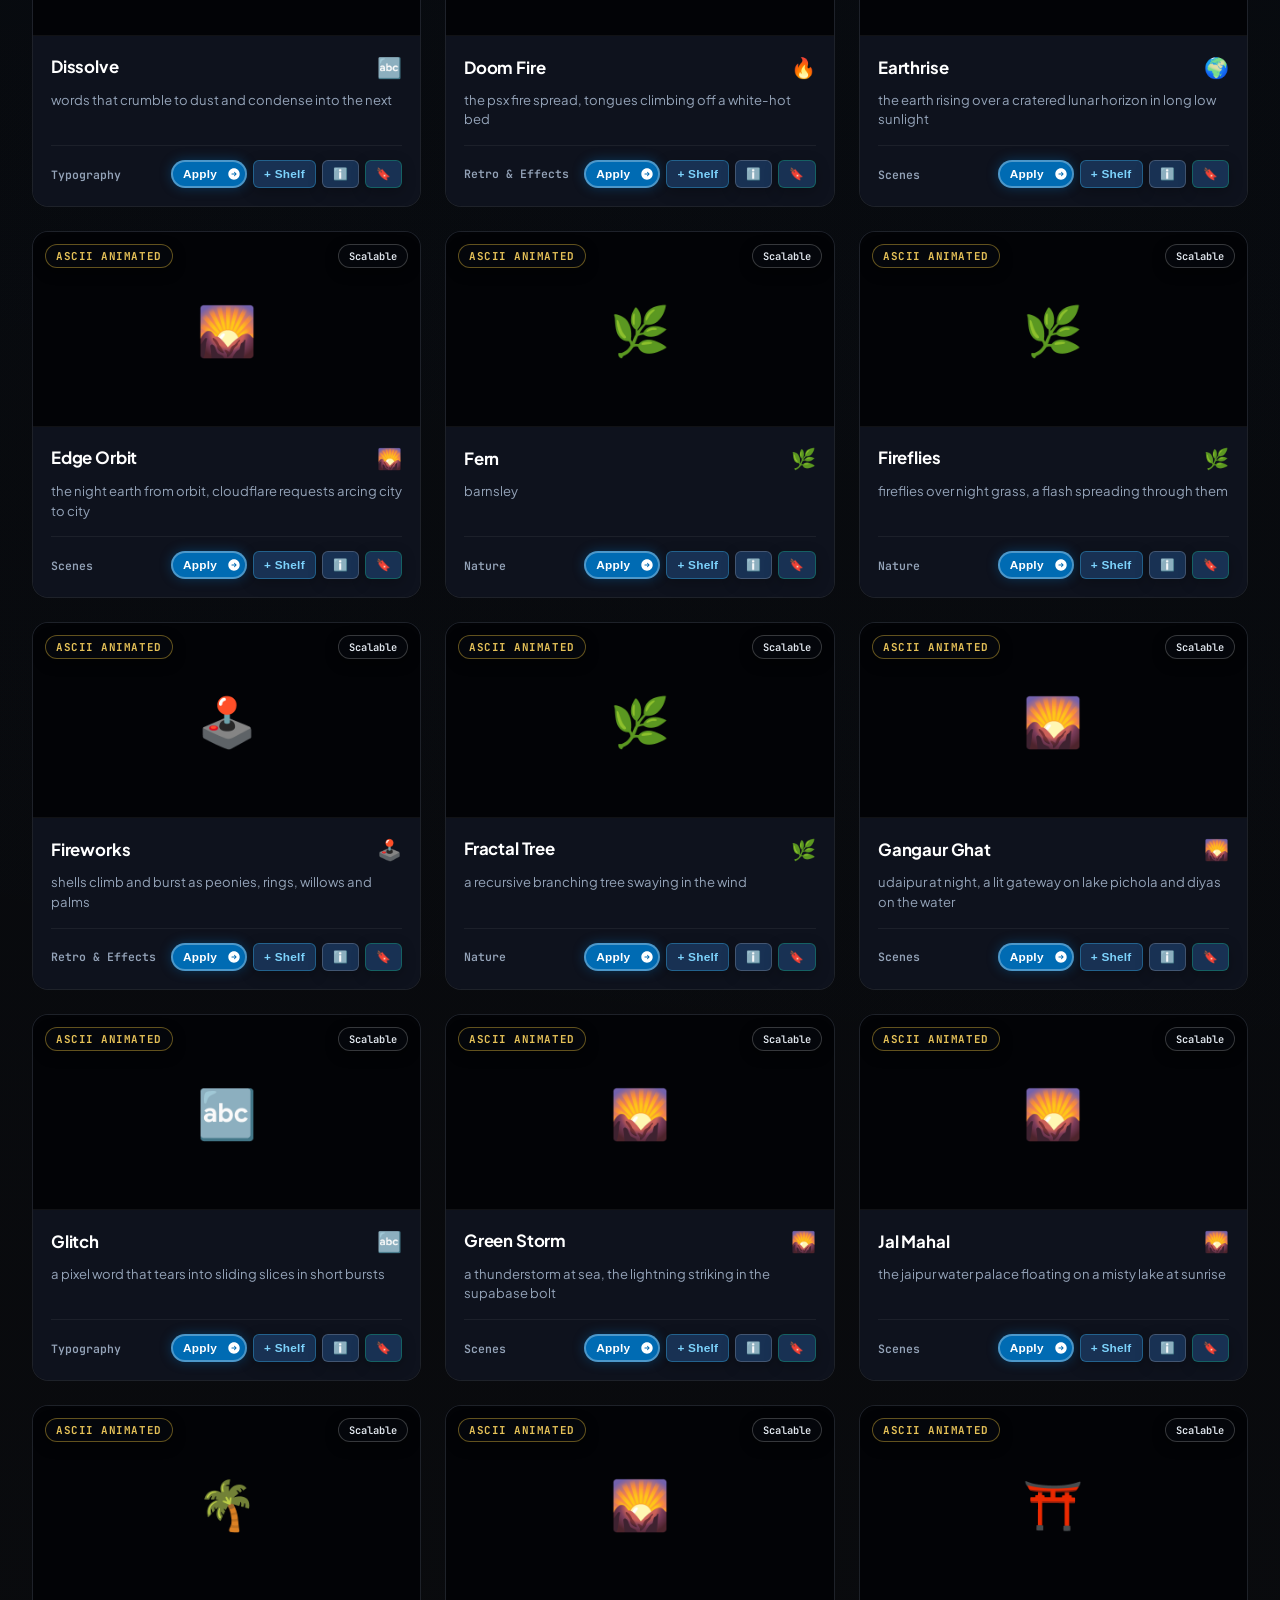
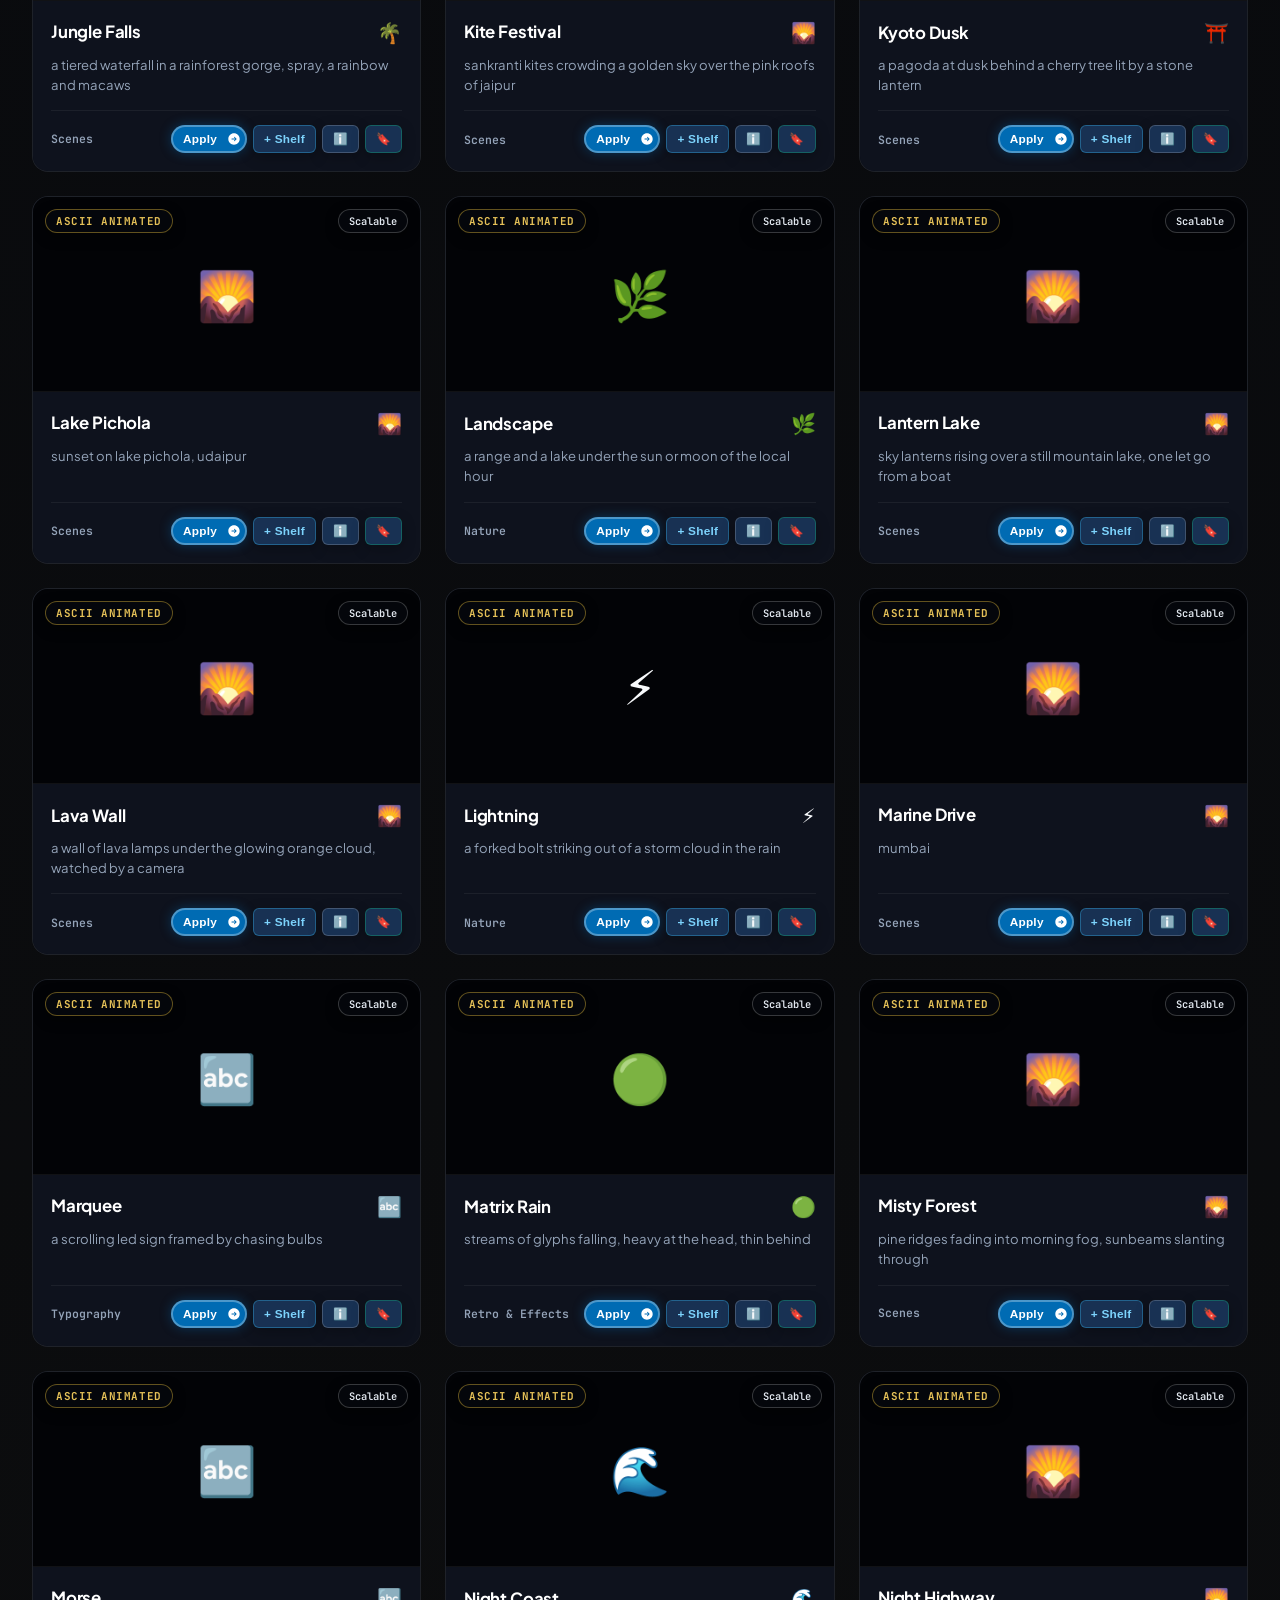
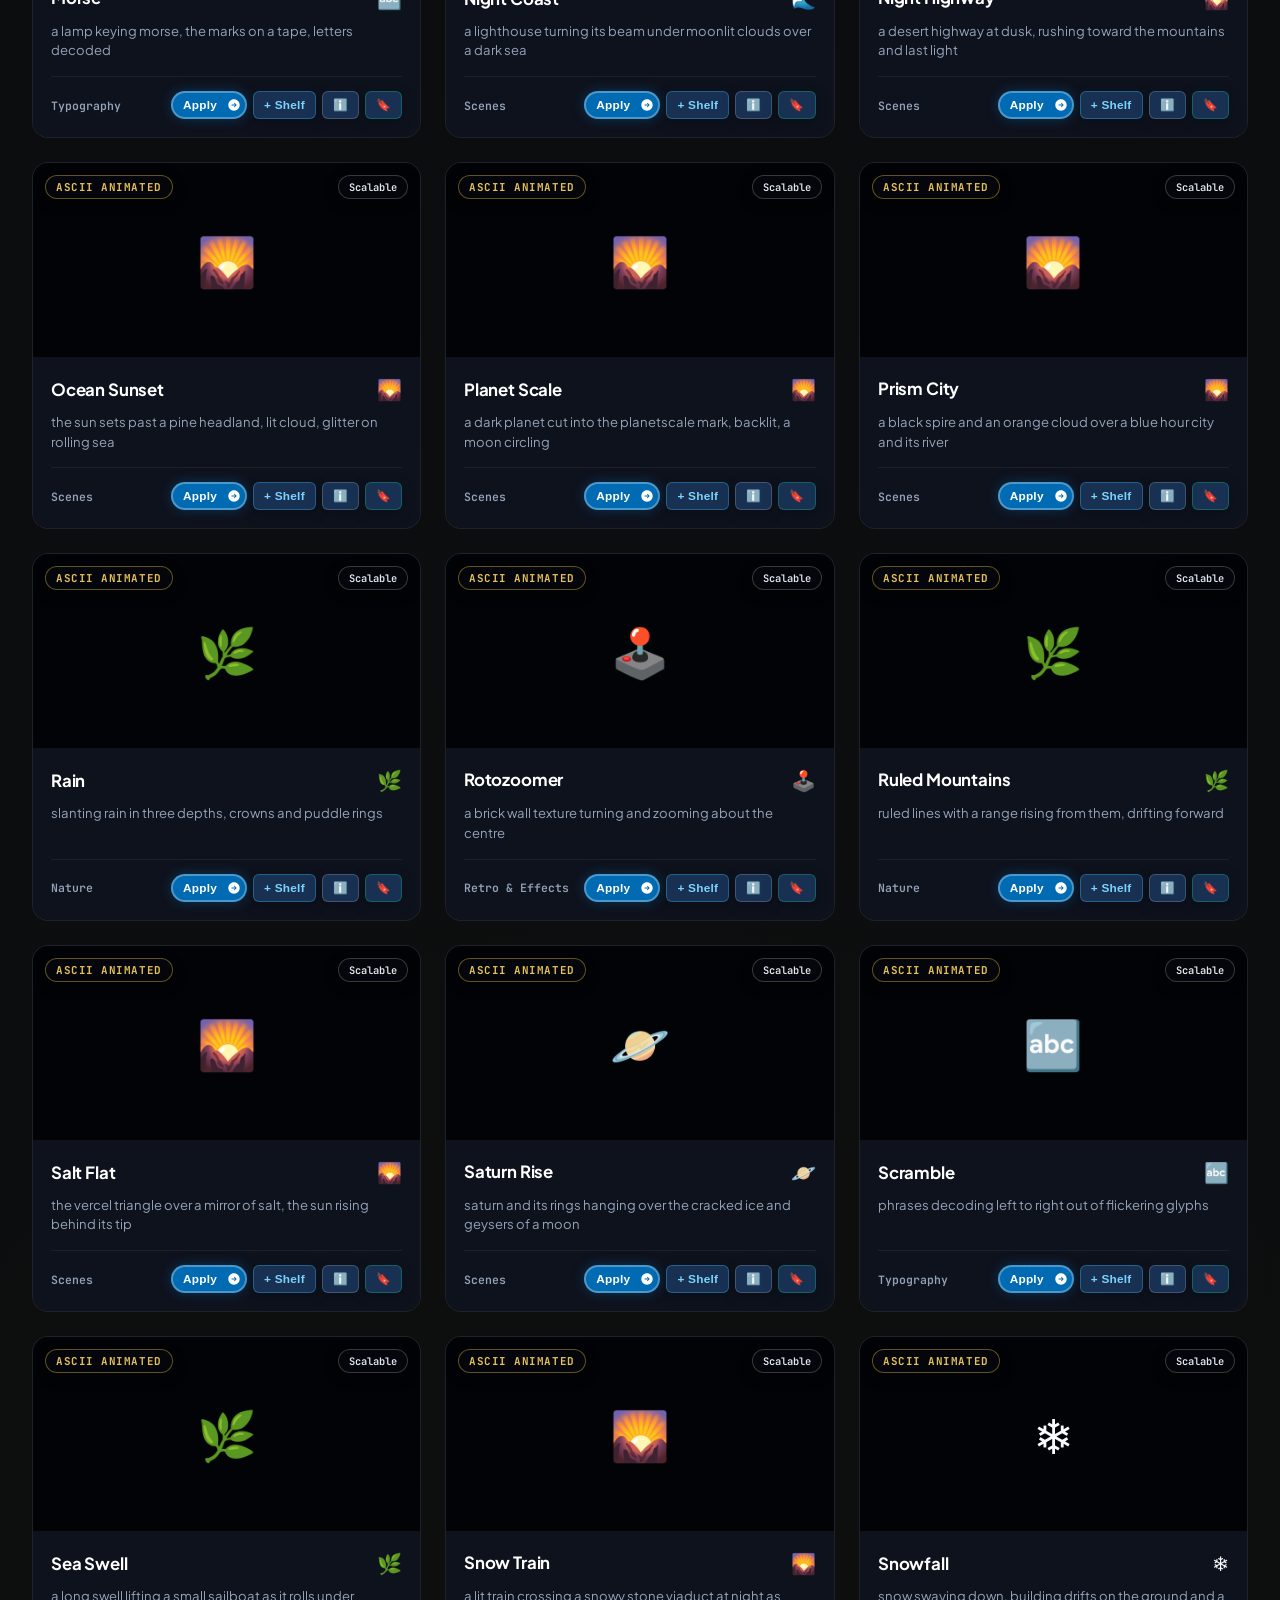
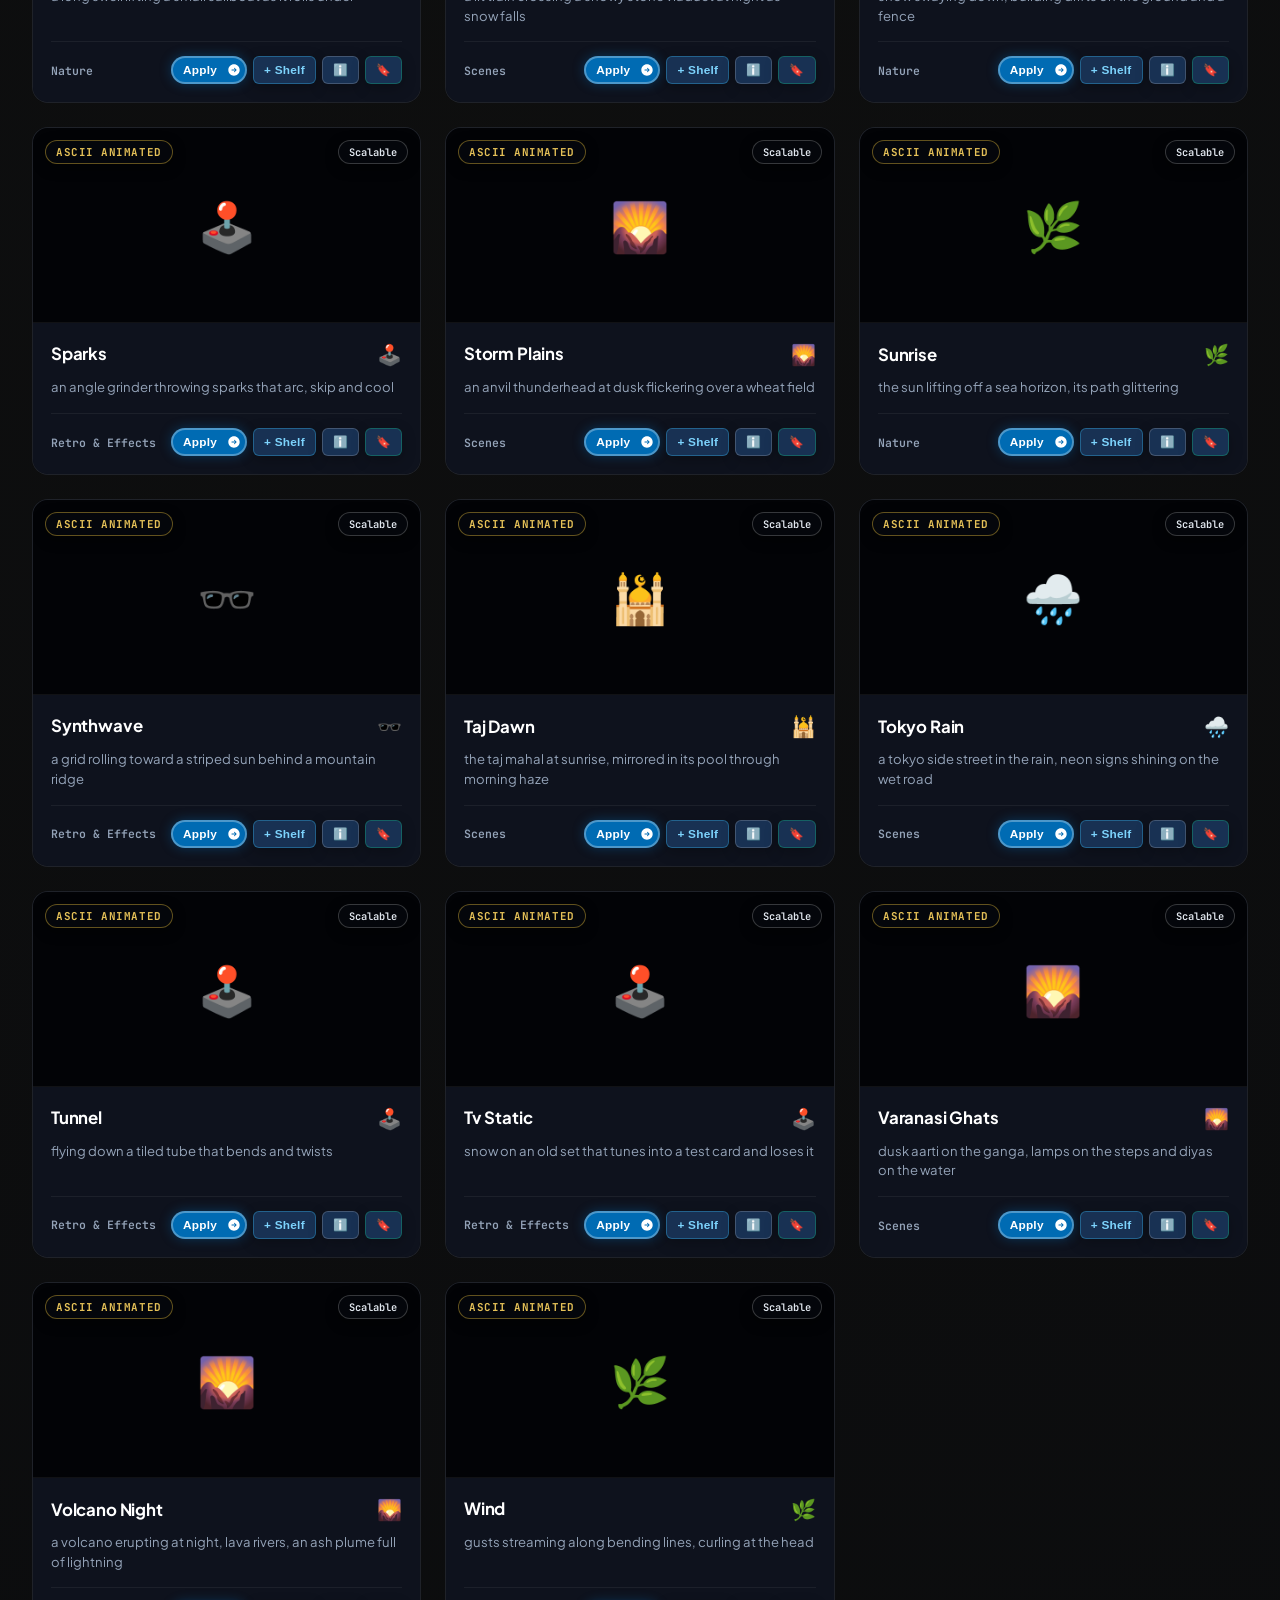
==== commit bd9a9560: "clean(hub): remove internal developer jargon, badges and buttons for public release" ====
--- a/vexa-wallpaper-hub/index.html
+++ b/vexa-wallpaper-hub/index.html
@@ -1232,29 +1232,19 @@
       </div>
       <div class="brand-text">
         <h1>Vexa Wallpaper Hub <span class="badge-count" id="header-count">113 Wallpapers</span></h1>
-        <p>Ultra-HD & Pure Animated Collection &bull; Instant Offline Cache &bull; Remote CDN Synchronized</p>
       </div>
     </div>
 
     <div class="header-actions">
-      <!-- Status Group -->
-      <div class="header-status-group">
-        <span id="catalog-sync-badge" title="Live connection to GitHub CDN wallpapers">
-          GitHub Live (113)
-        </span>
-        <span id="installed-limit-pill" title="Wallpapers saved in your active collection">
-          📦 Shelf: <b id="installed-count-text">0/6</b>
-        </span>
-      </div>
+      <!-- Active Shelf Limit Pill -->
+      <span id="installed-limit-pill" title="Wallpapers saved in your active collection">
+        📦 Shelf: <b id="installed-count-text">0/6</b>
+      </span>
 
       <div class="header-divider"></div>
 
       <!-- Action Buttons Group -->
       <div class="header-btns-group">
-        <button class="btn btn-secondary" id="btn-sync-catalog" type="button" title="Synchronize latest catalog from GitHub CDN">
-          <span><span id="sync-spinner">🔄</span> <span id="sync-status-text">Sync</span></span>
-        </button>
-
         <a href="https://chromewebstore.google.com/detail/vexabookmarks/jomkjfbnnldadhhmhdppjkgojelhgbln/reviews?utm_source=item-share-cb" target="_blank" rel="noopener" class="btn btn-secondary btn-rate" id="btn-rate-hub" title="Rate VexaBookmarks on Chrome Web Store">
           <span>⭐ Rate 5★</span>
         </a>
@@ -1284,7 +1274,7 @@
 
         <div class="stage-controls">
           <div class="control-chip active" id="chip-mock-ui">
-            <span>👁️ Mock Vexa UI</span>
+            <span>👁️ Dashboard Preview</span>
           </div>
           <div class="control-chip" id="chip-fullscreen">
             <span>⛶ Fullscreen</span>
@@ -1371,7 +1361,7 @@
         <span id="gallery-count-badge" style="font-size: 0.74rem; font-weight: 700; padding: 3px 10px; border-radius: 999px; background: rgba(212, 175, 55, 0.15); color: #E5C158; border: 1px solid rgba(212, 175, 55, 0.35); letter-spacing: 0.03em;">Loading Catalog...</span>
       </div>
       <div style="display: flex; align-items: center; gap: 12px; font-size: 0.82rem; color: #94a3b8;">
-        <span id="catalog-sync-indicator" style="display: inline-flex; align-items: center; gap: 5px; color: #38bdf8;">● Dynamic Catalog Active</span>
+        <span id="catalog-sync-indicator" style="display: inline-flex; align-items: center; gap: 5px; color: #E5C158;">● Curated Collection</span>
         <span>&bull;</span>
         <span>Click card to preview &bull; ℹ️ Details &bull; ⚡ Apply &bull; + Shelf</span>
       </div>
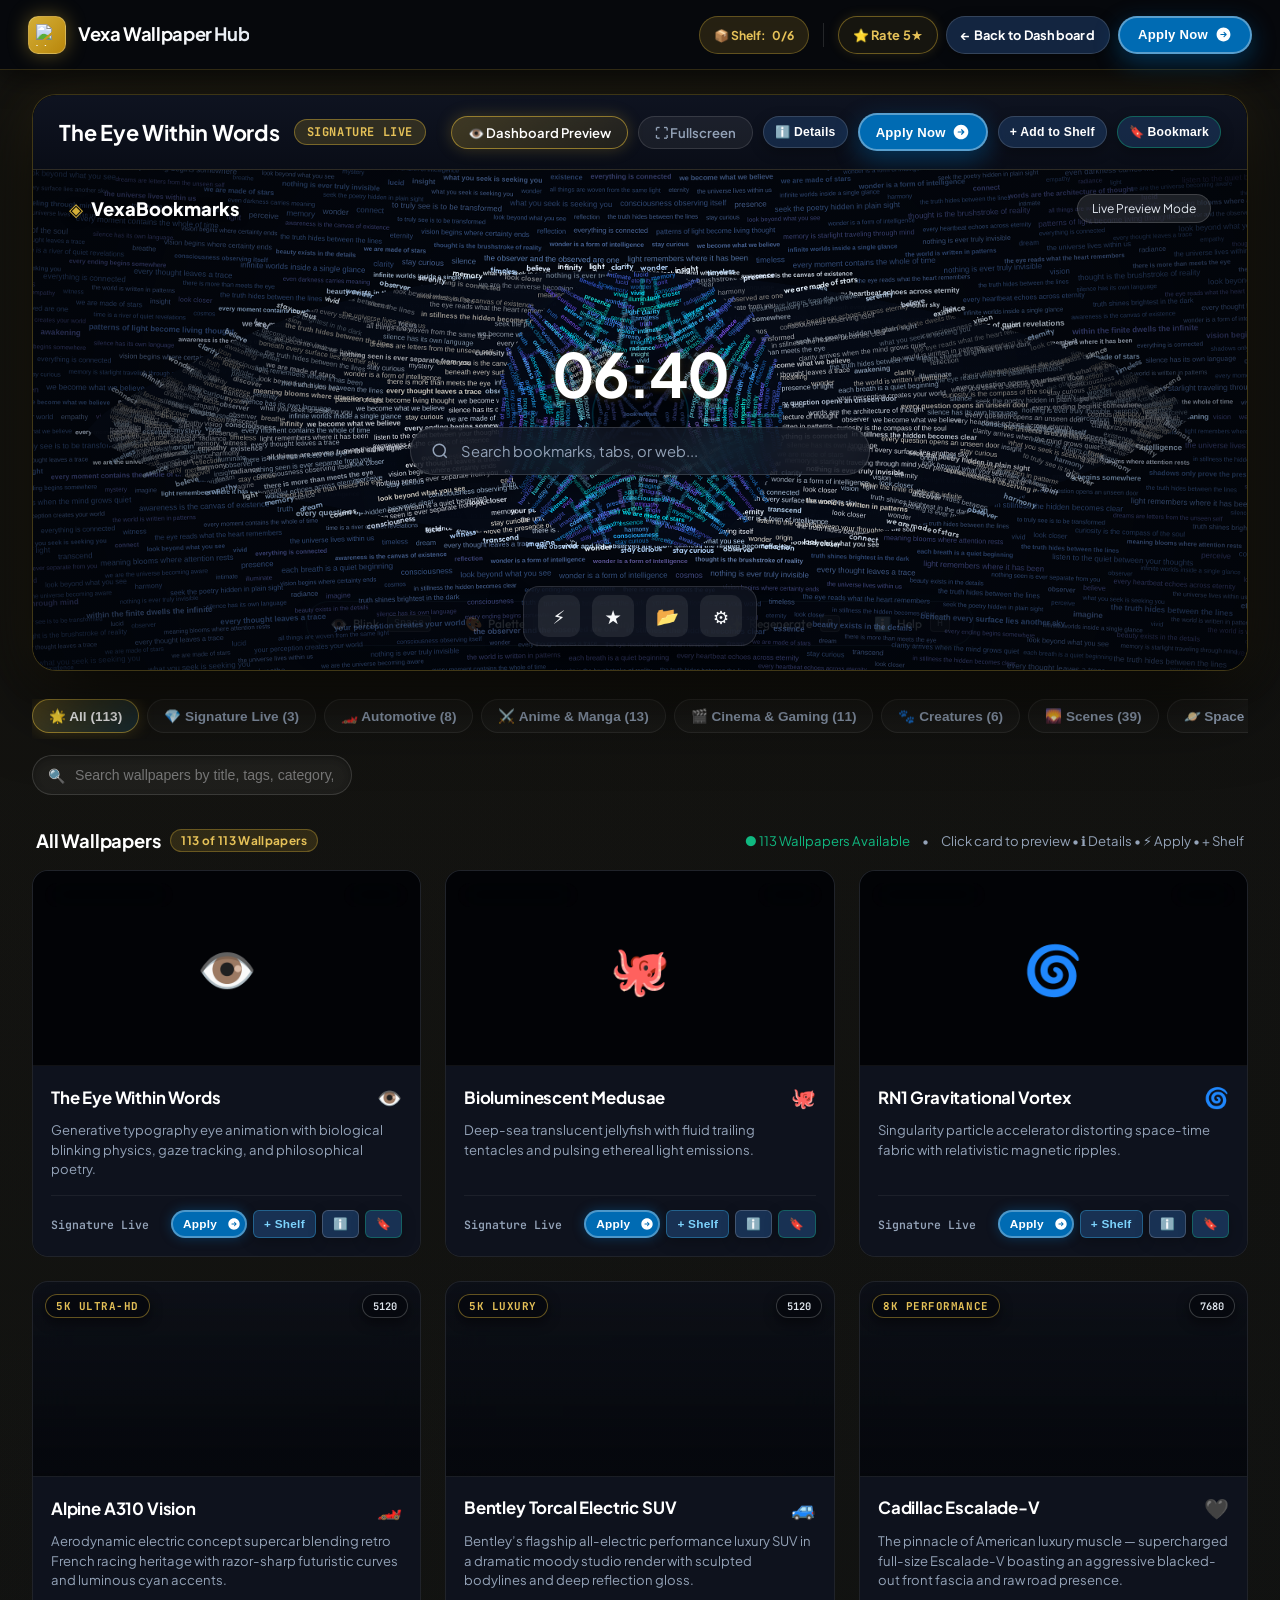
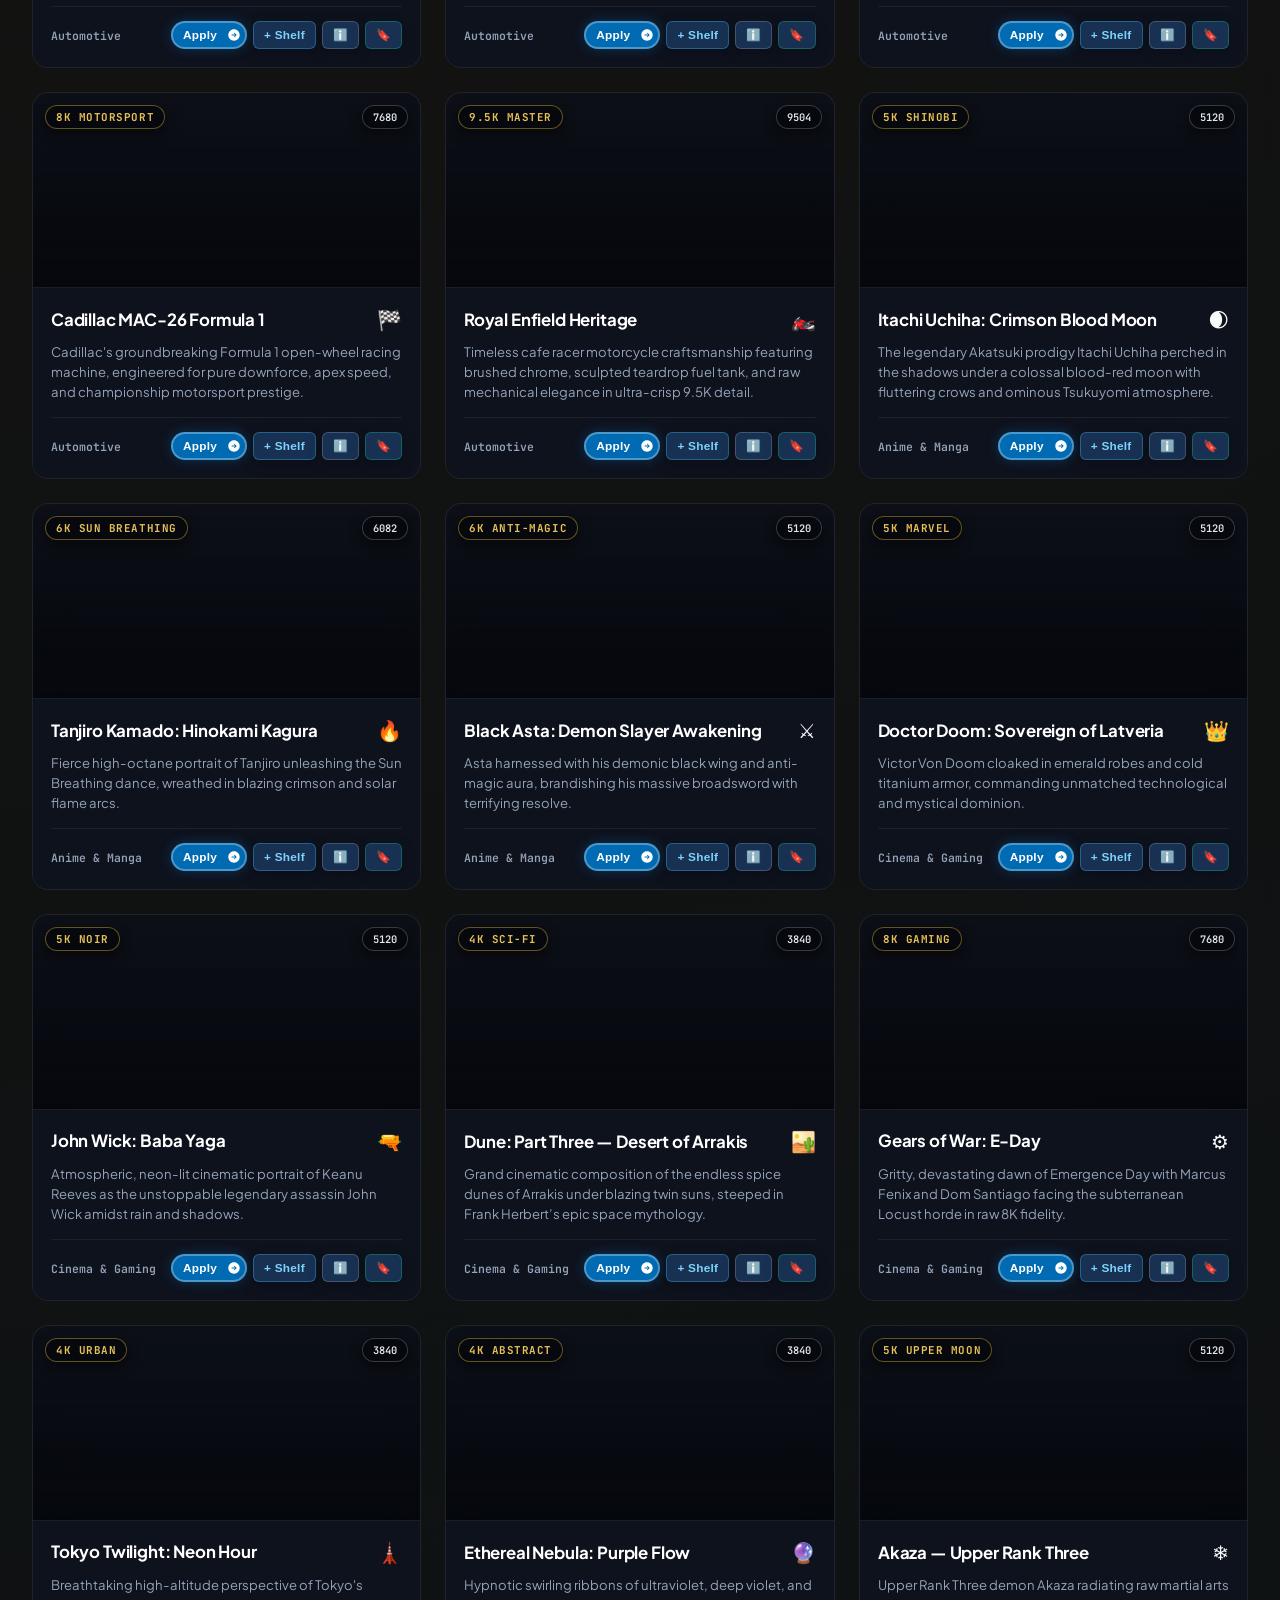
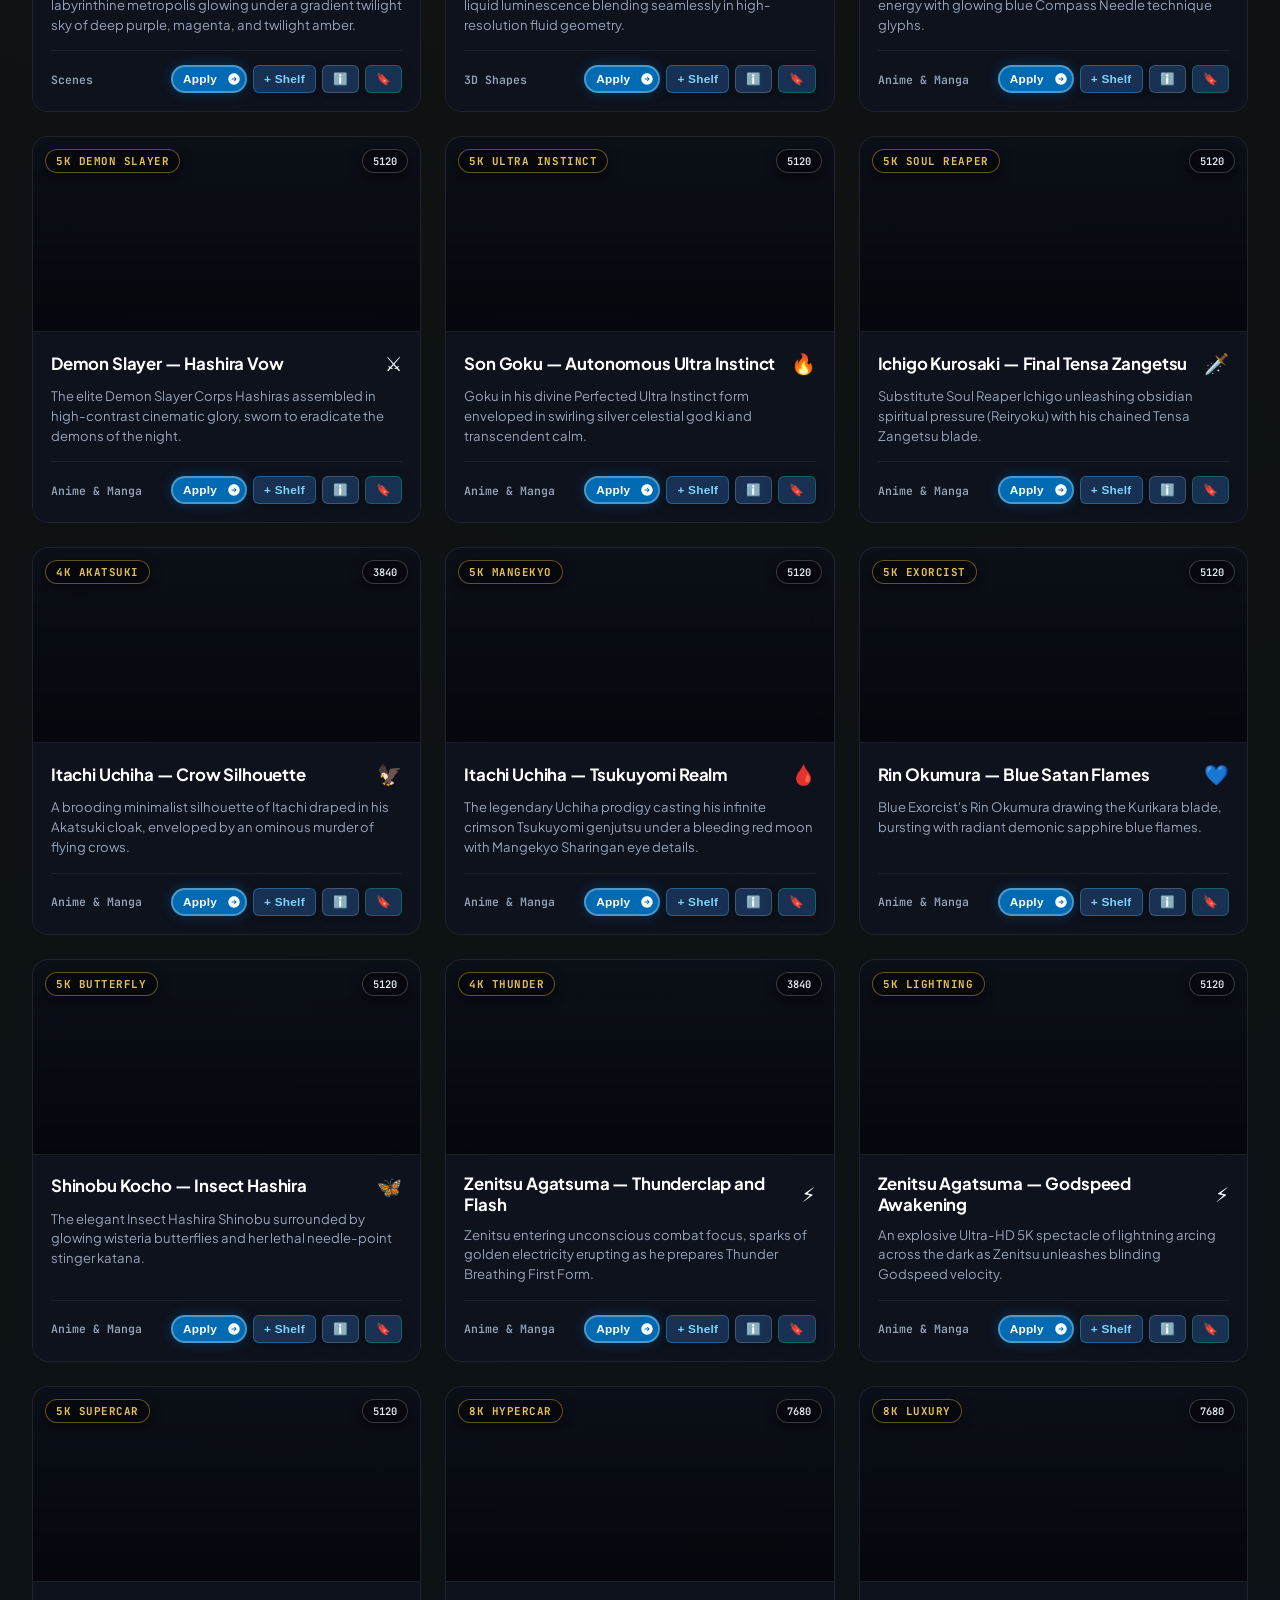
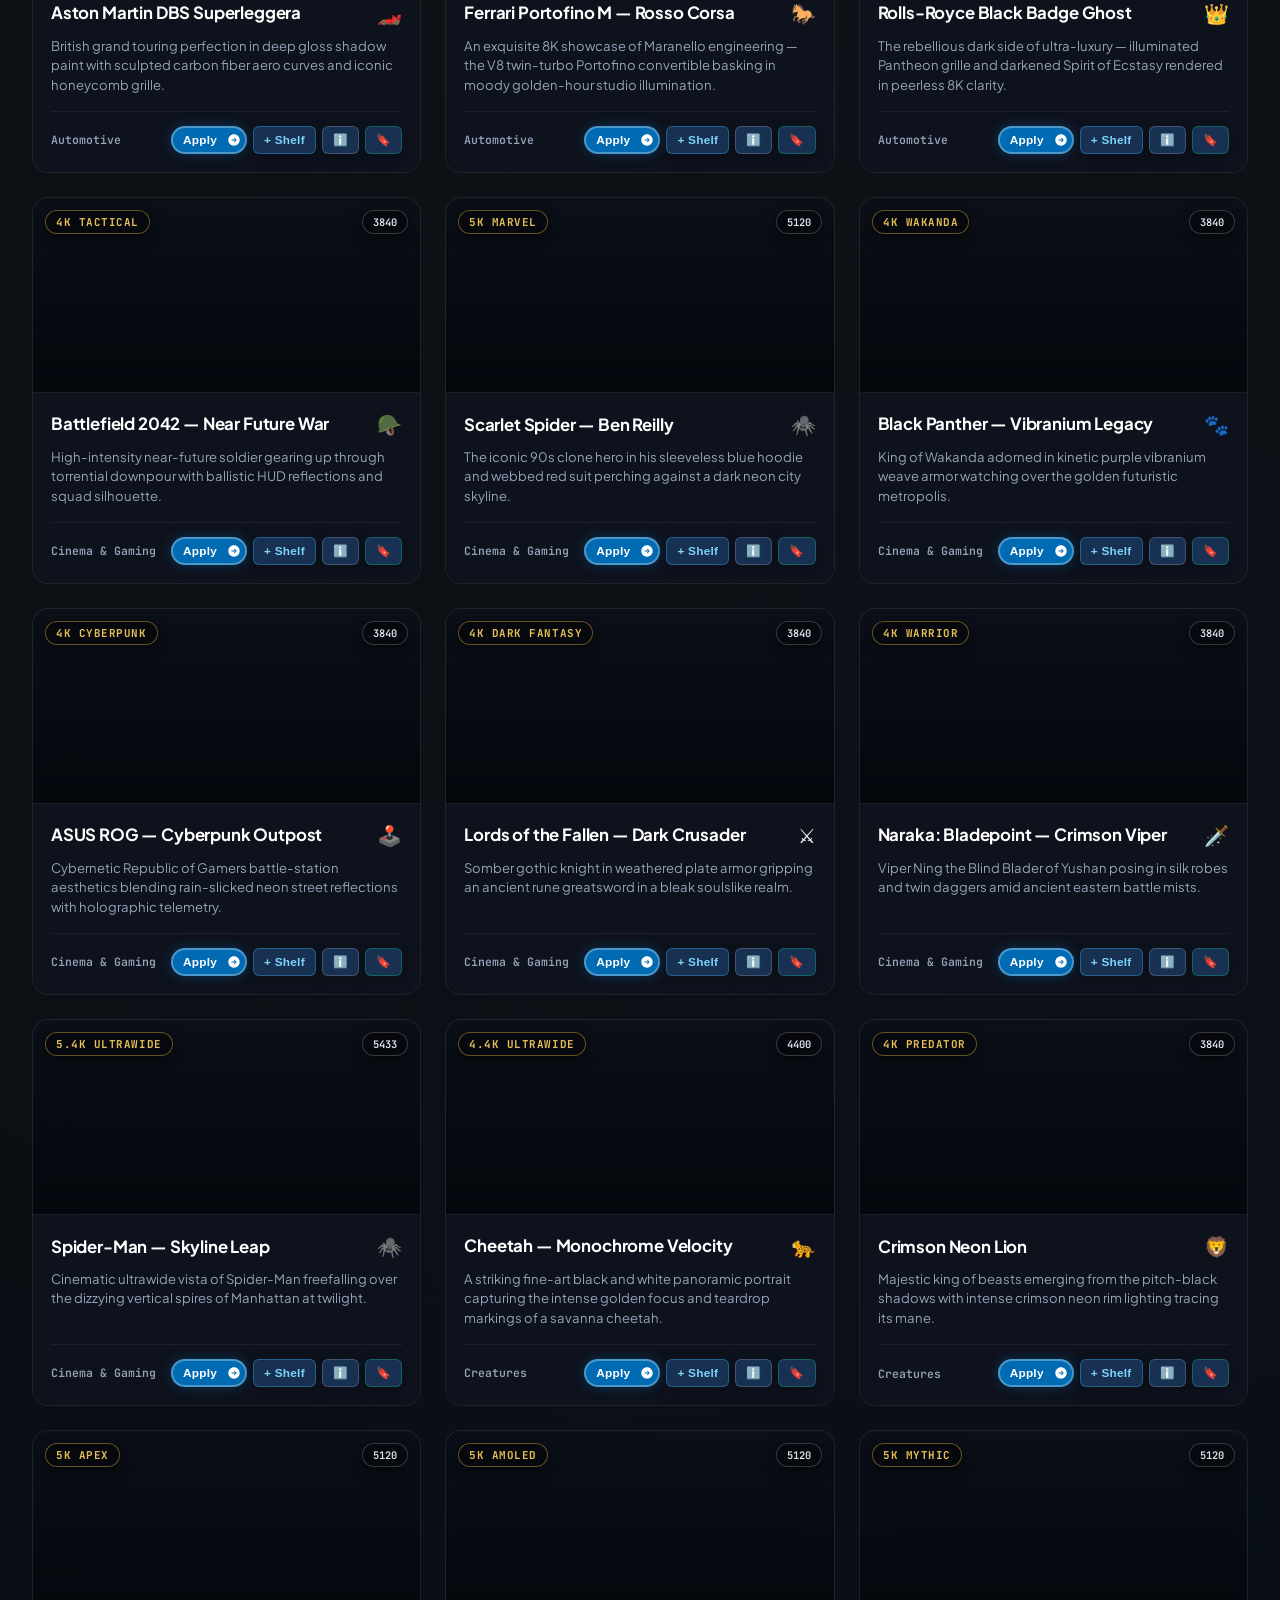
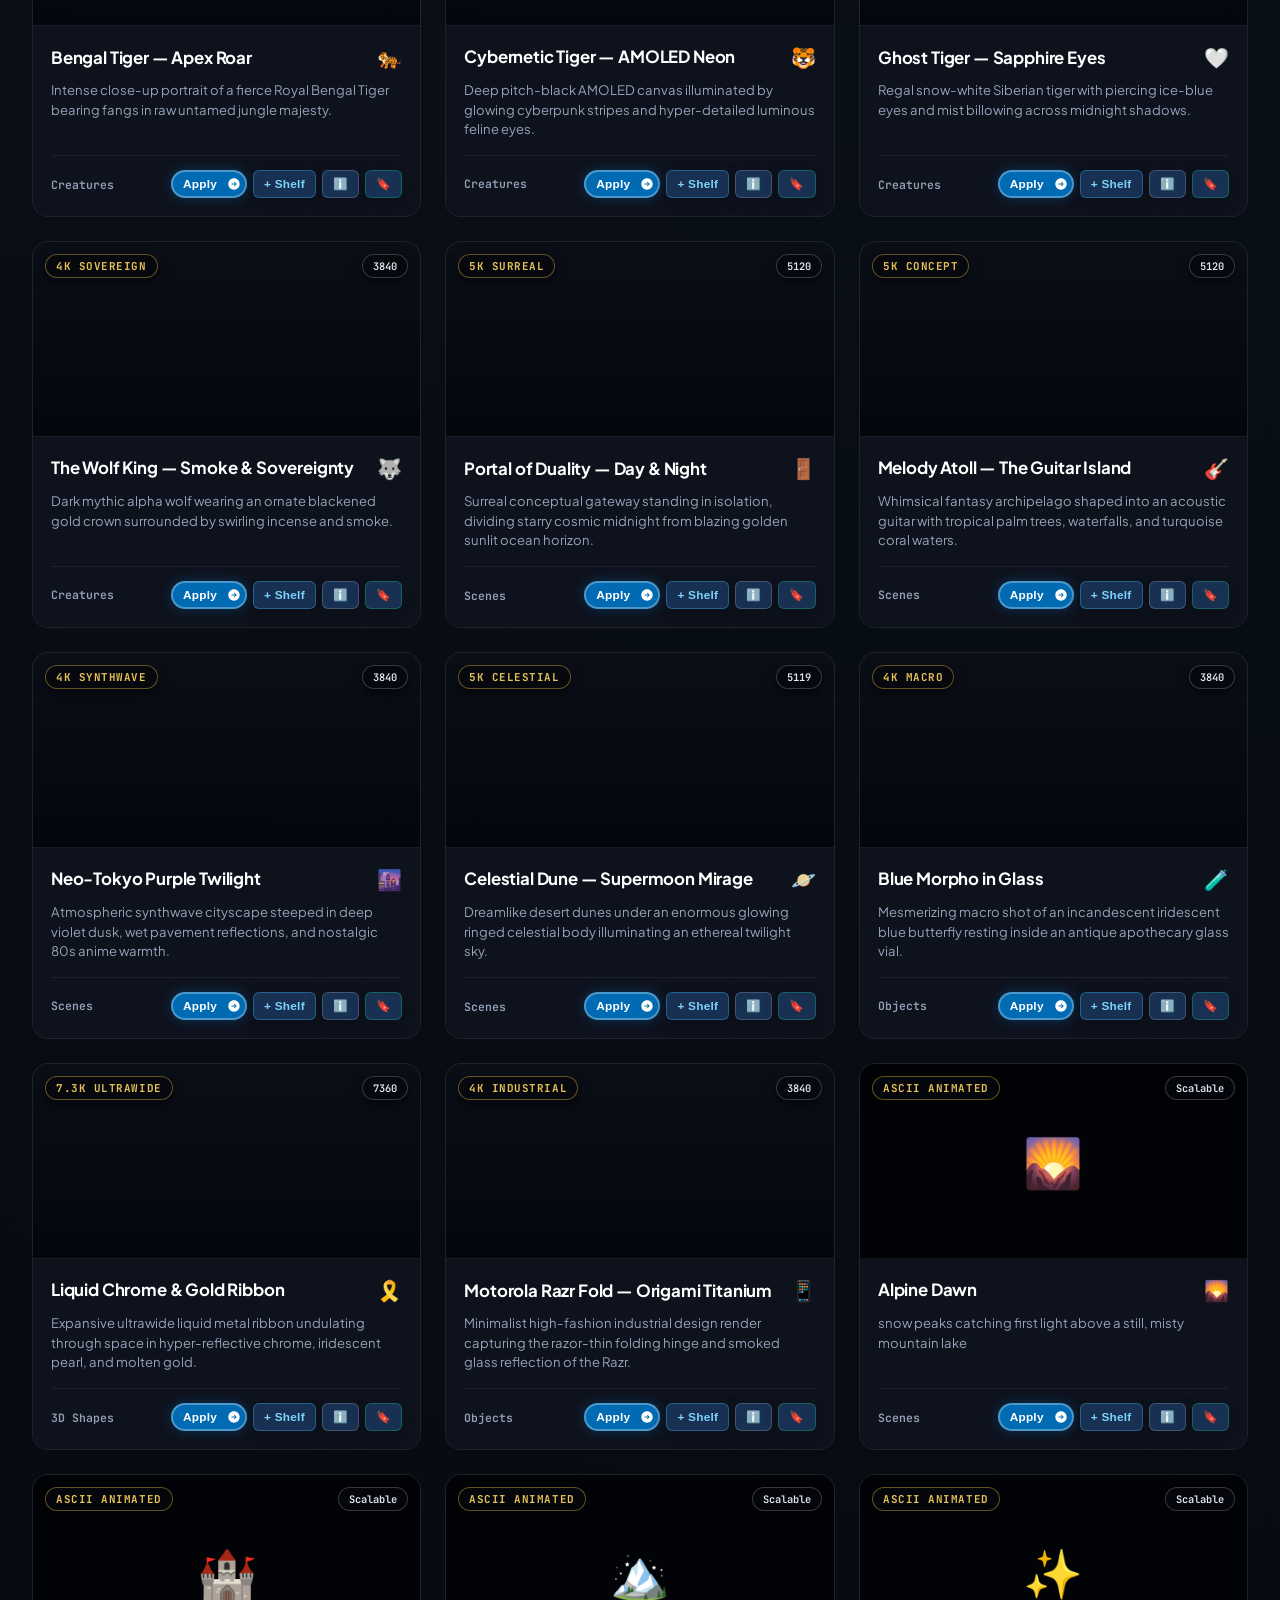
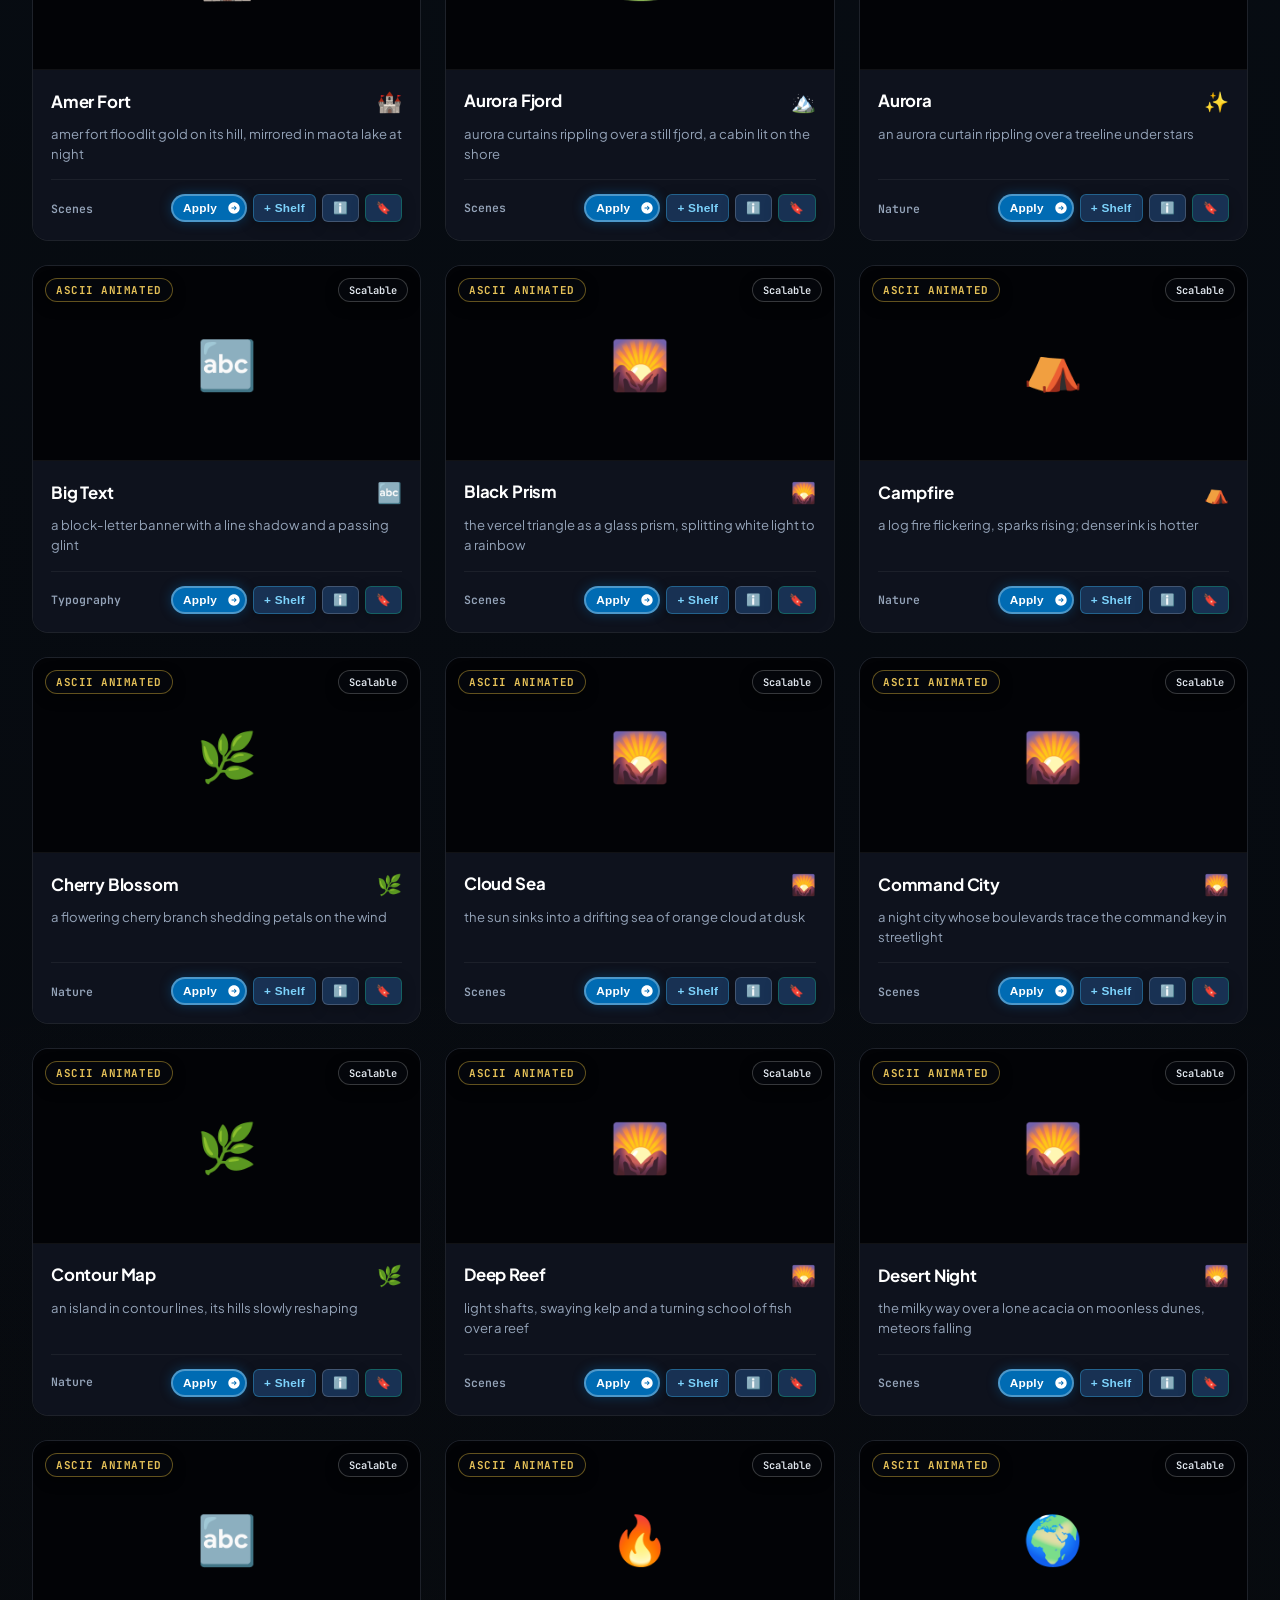
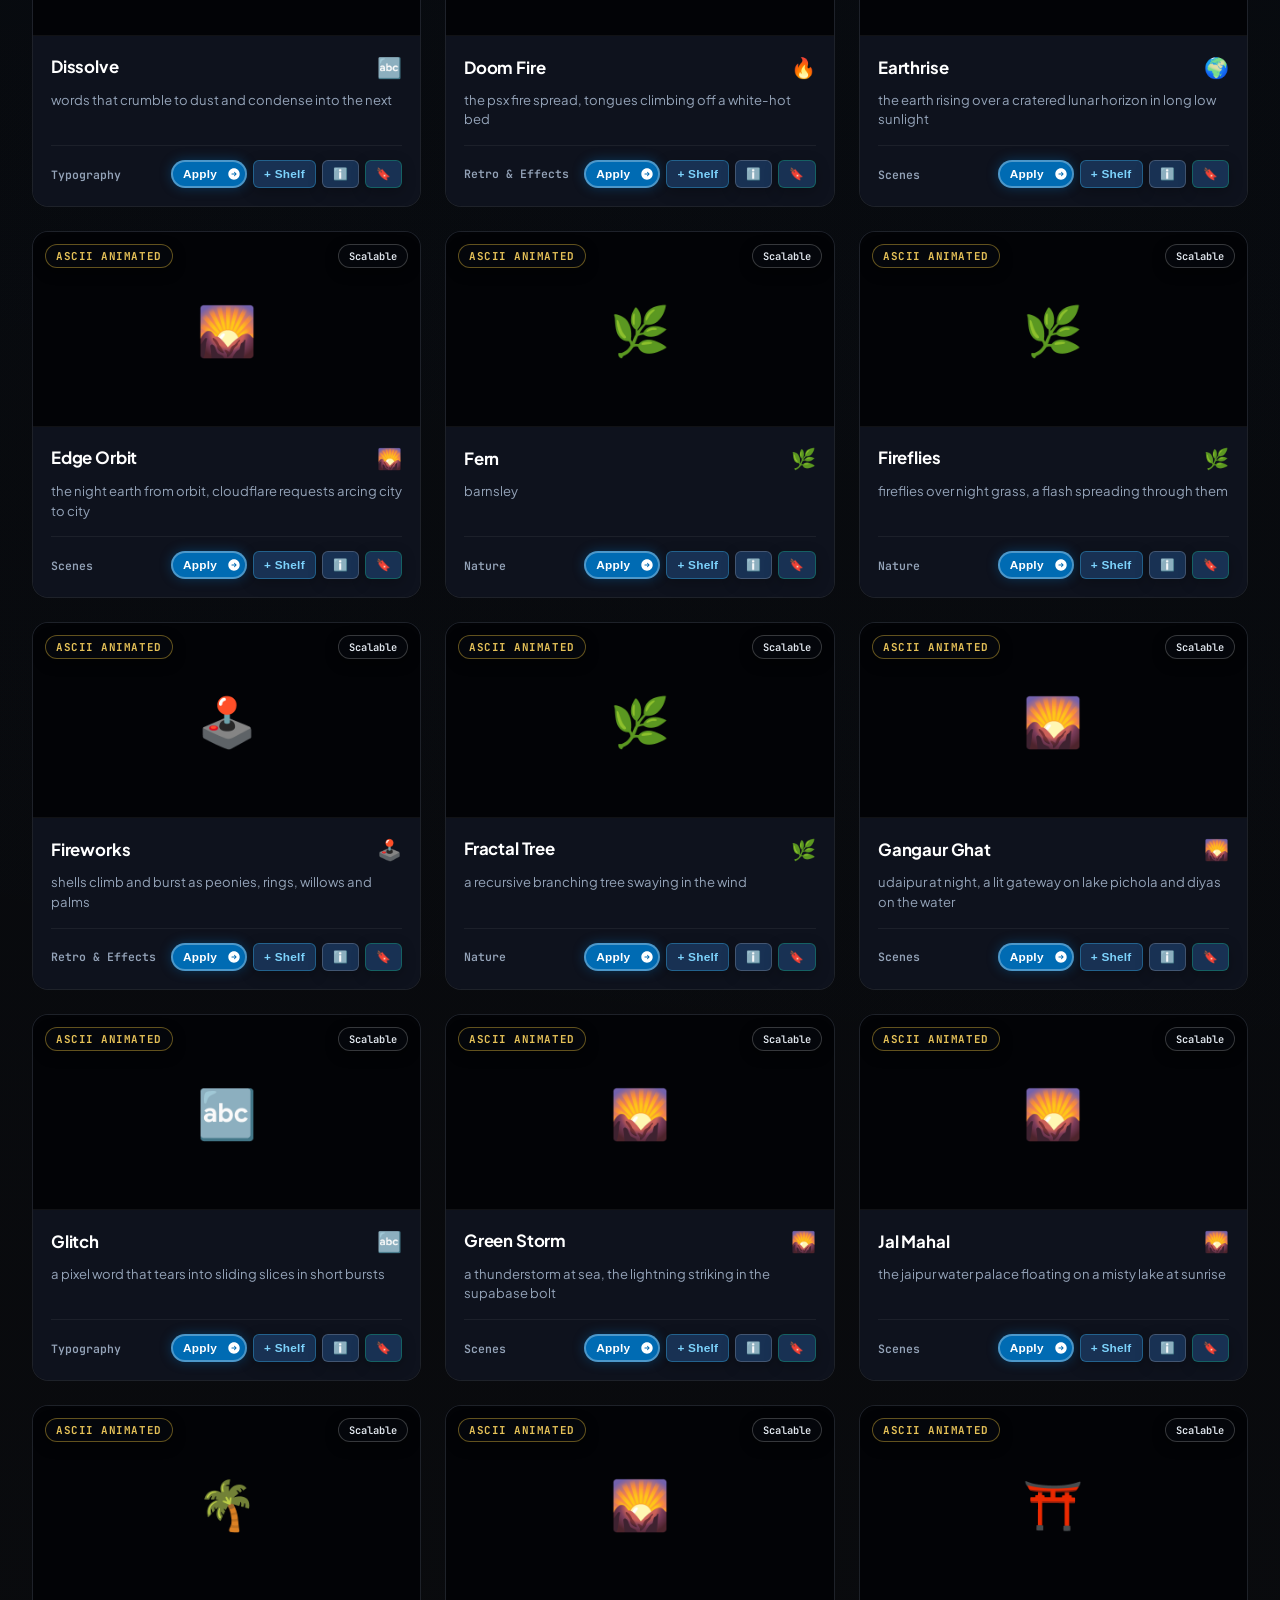
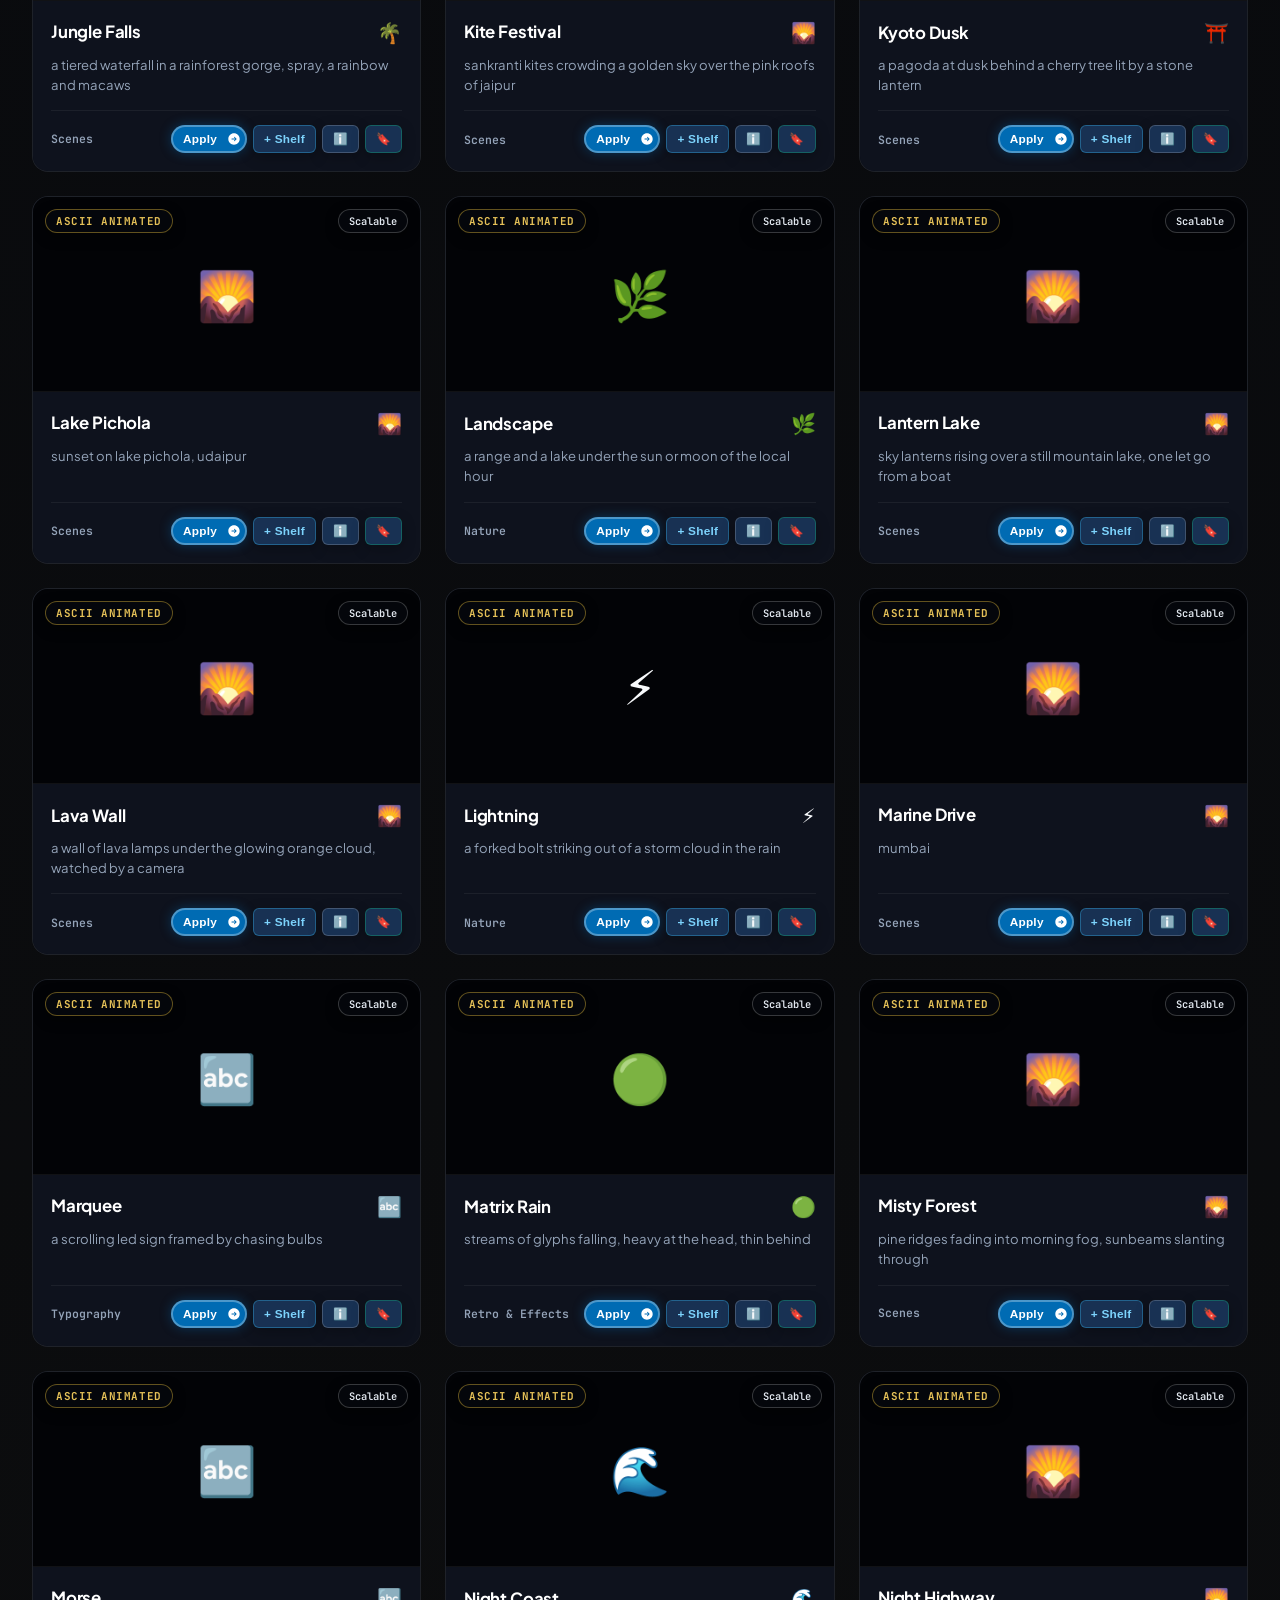
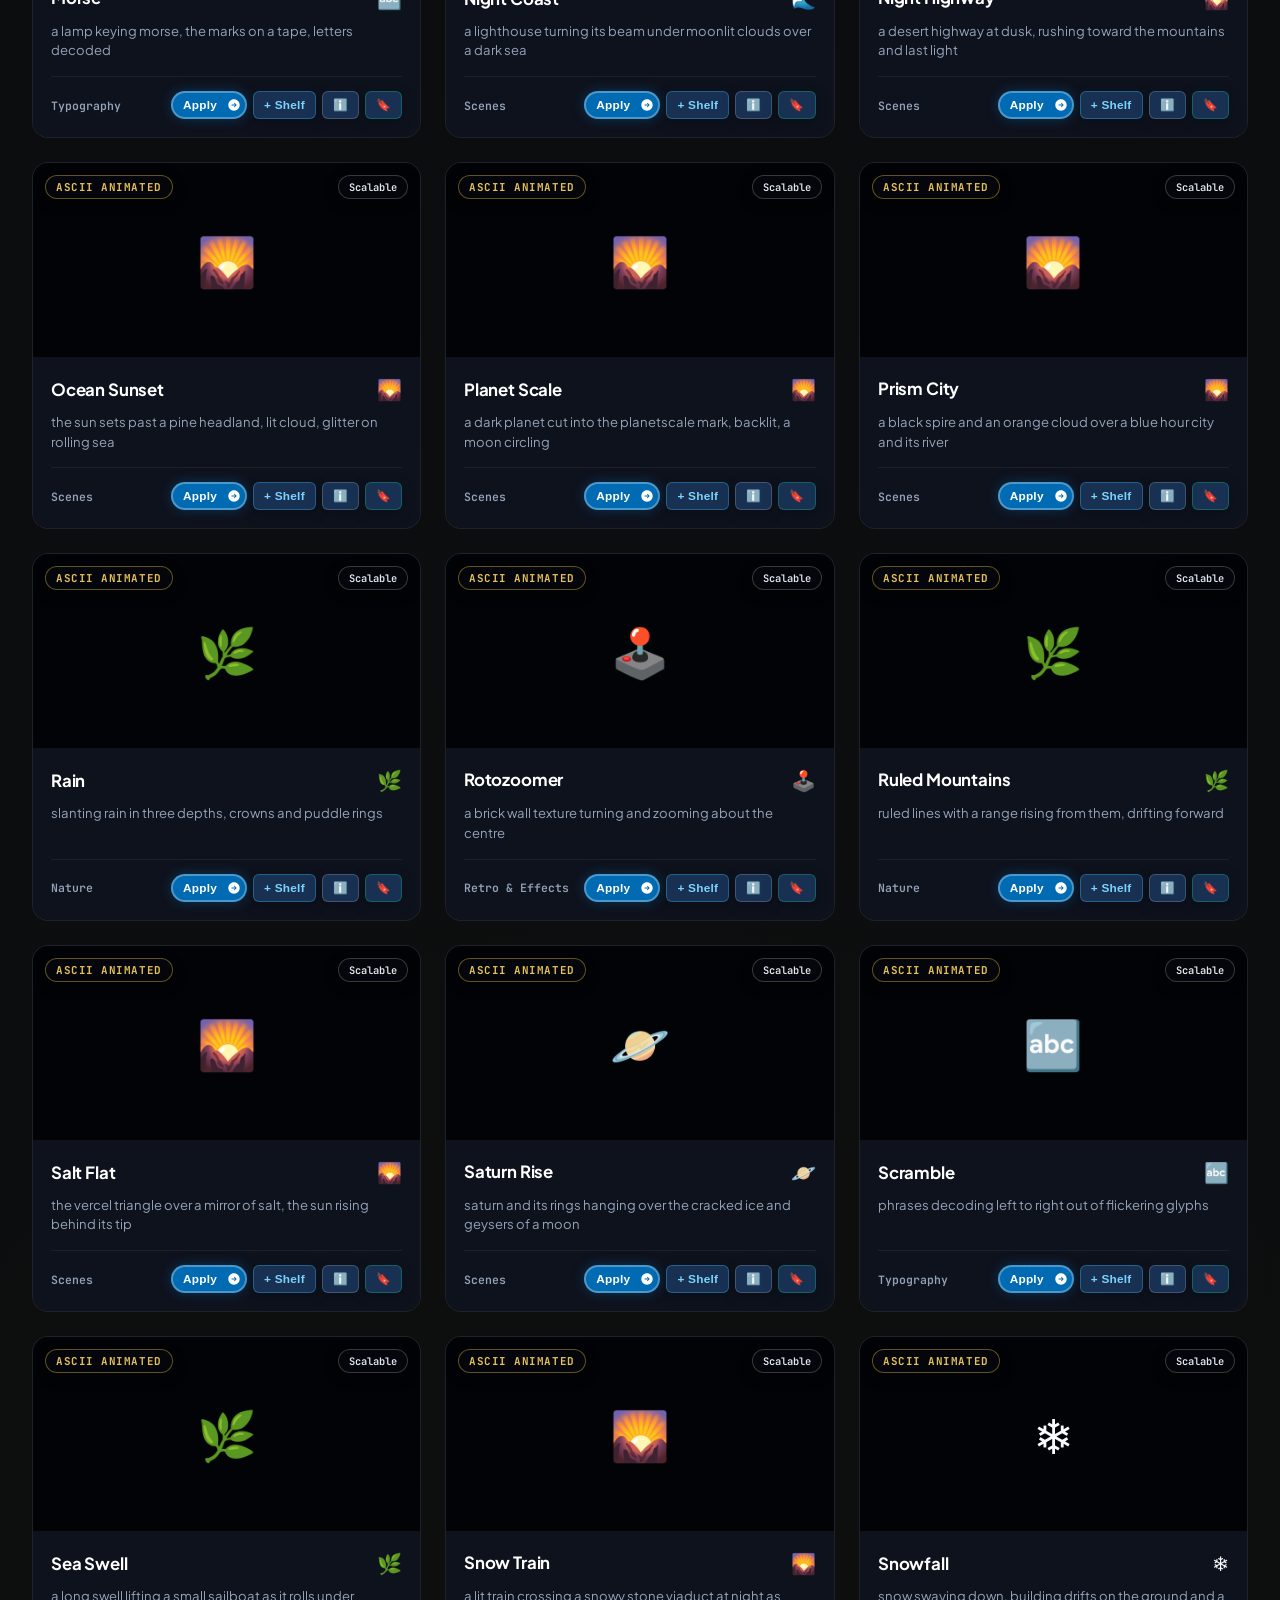
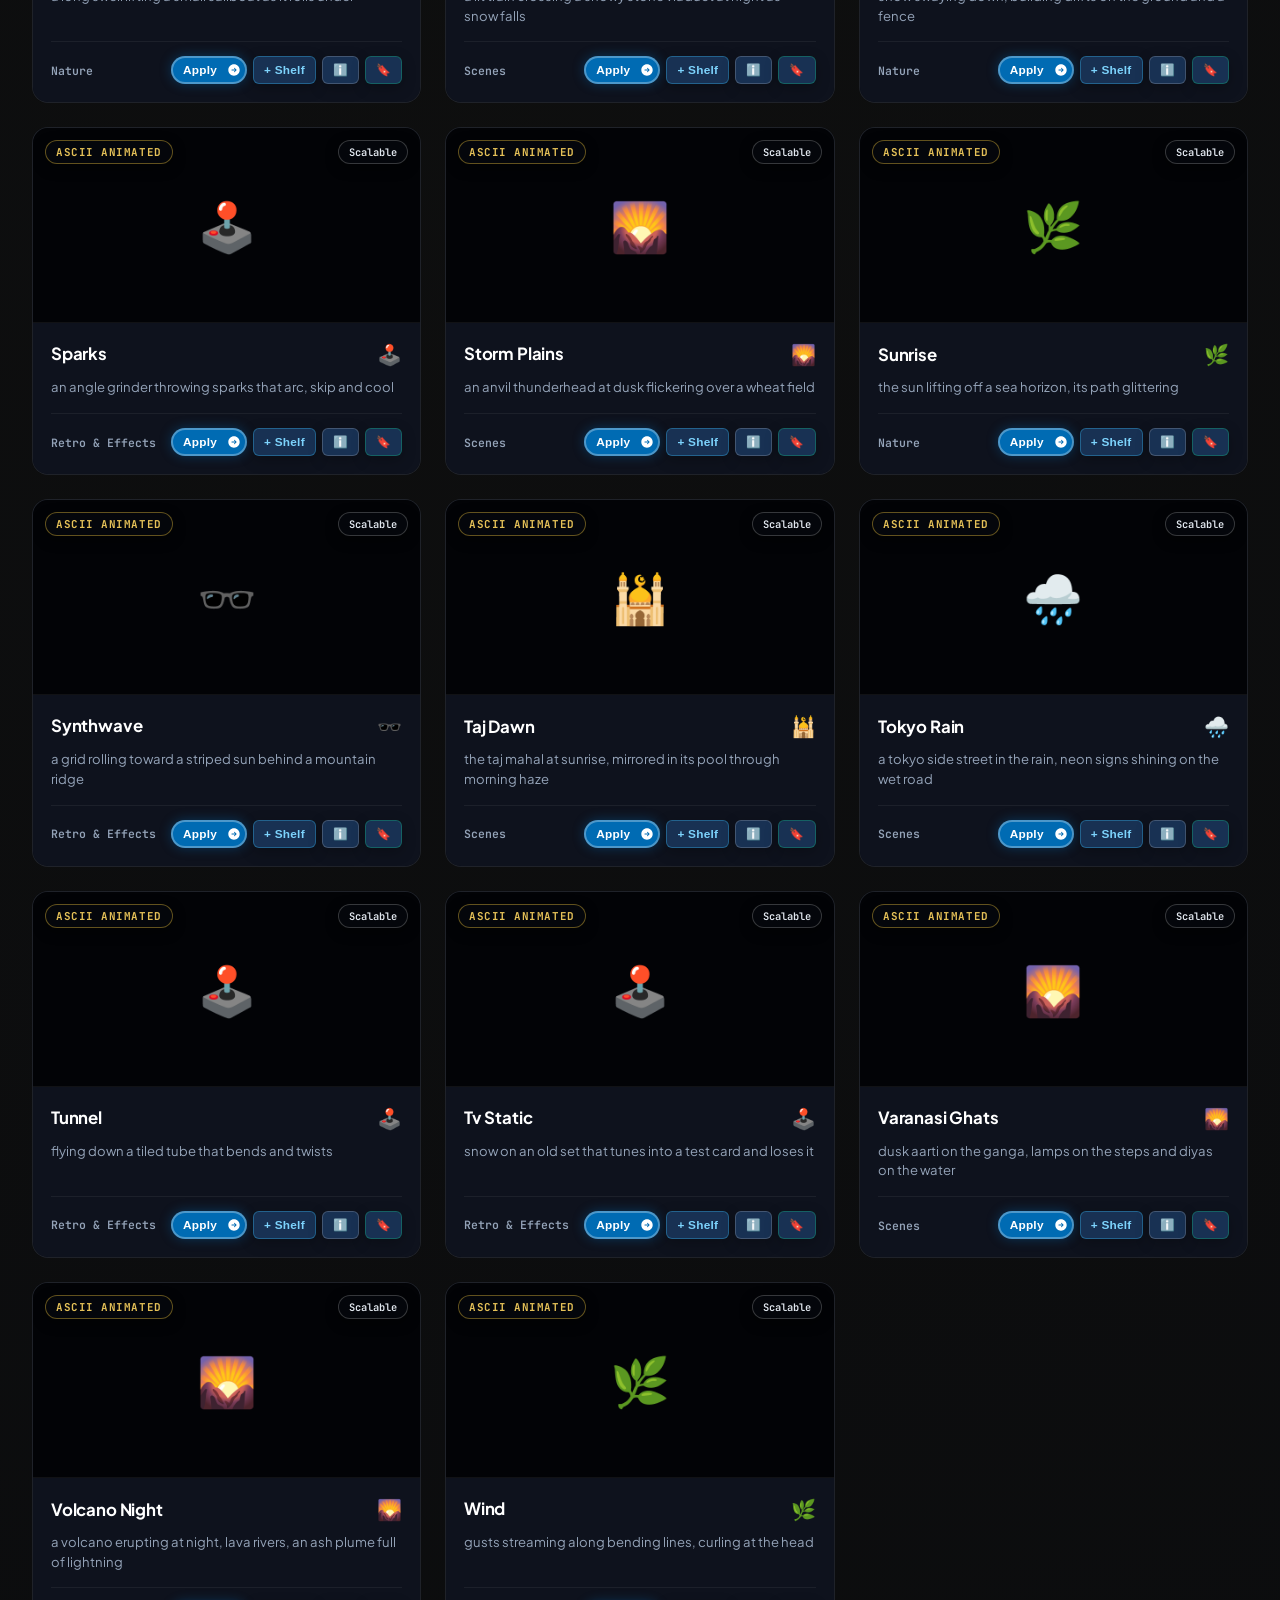
==== commit 271cafb3: "clean(hub): remove count badge from header title" ====
--- a/vexa-wallpaper-hub/index.html
+++ b/vexa-wallpaper-hub/index.html
@@ -1231,7 +1231,7 @@
              style="width: 22px; height: 22px; display: block; object-fit: contain;">
       </div>
       <div class="brand-text">
-        <h1>Vexa Wallpaper Hub <span class="badge-count" id="header-count">113 Wallpapers</span></h1>
+        <h1>Vexa Wallpaper Hub</h1>
       </div>
     </div>
 
